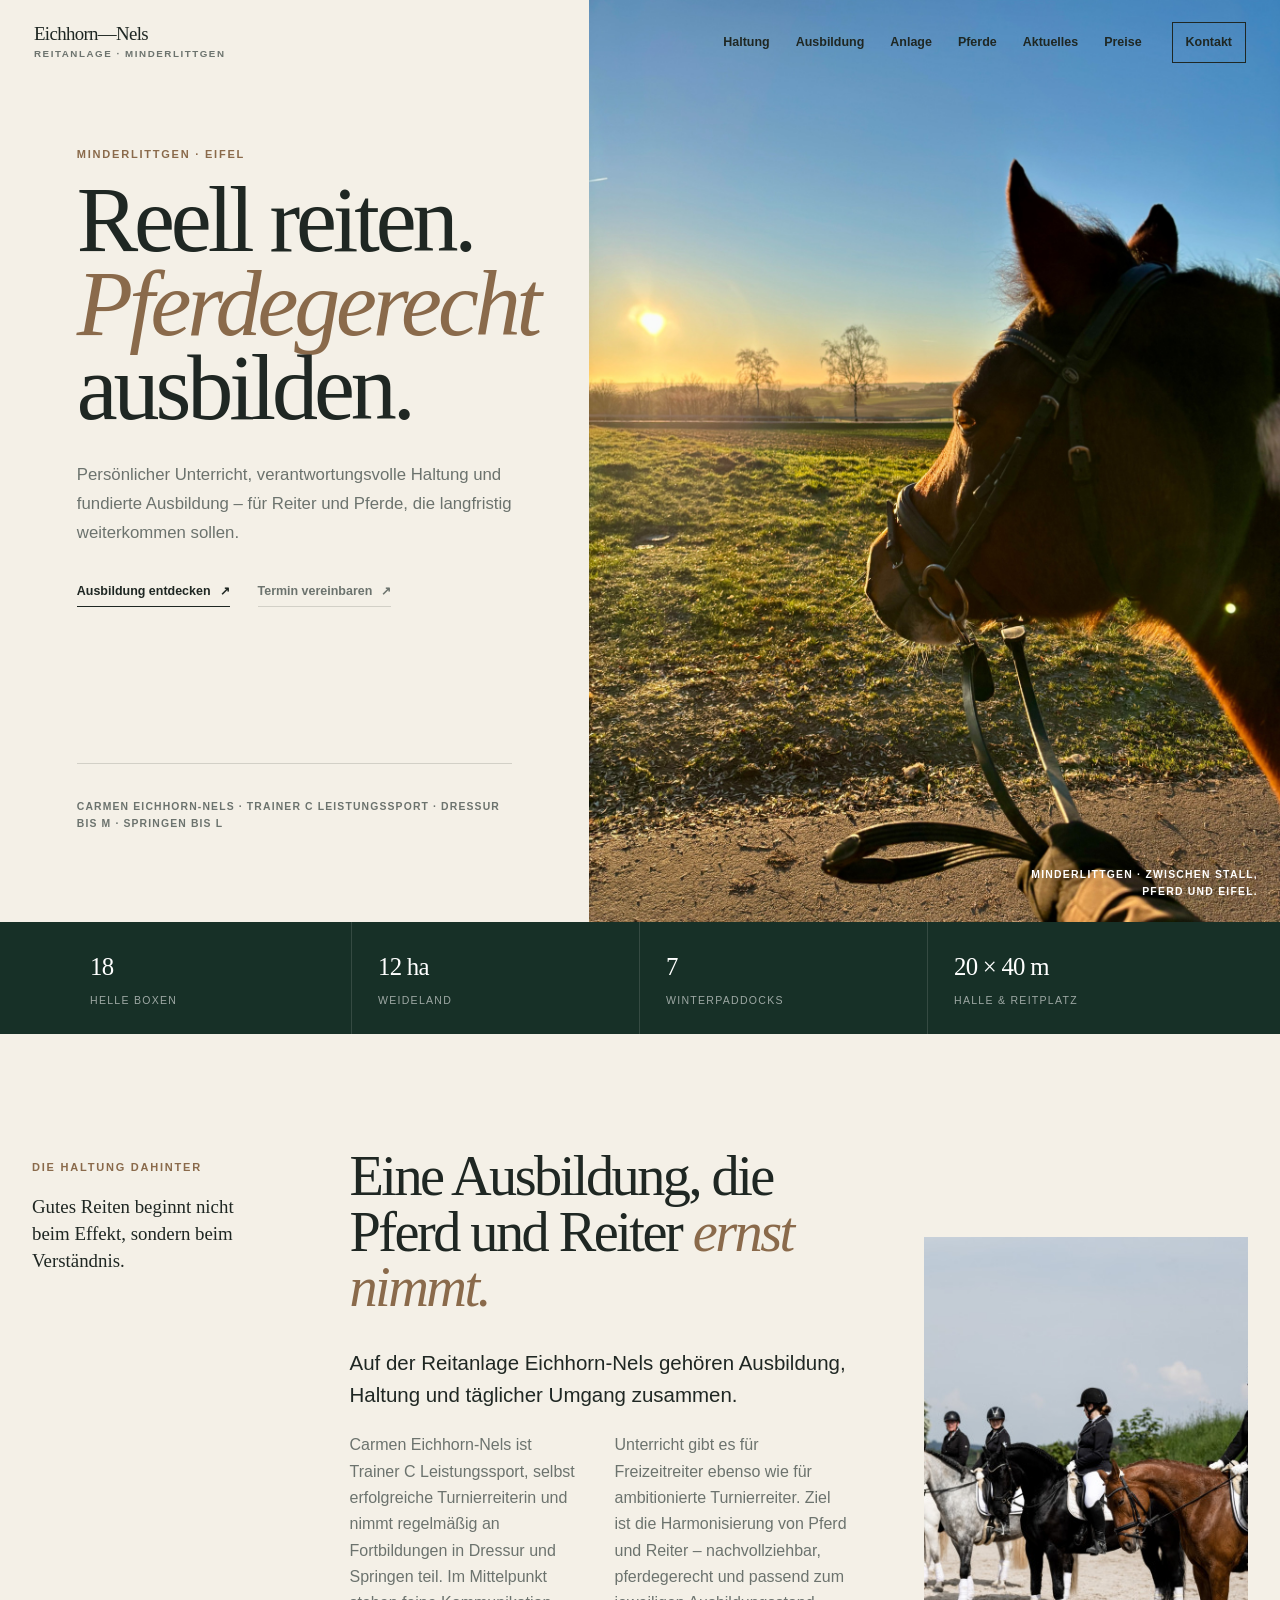
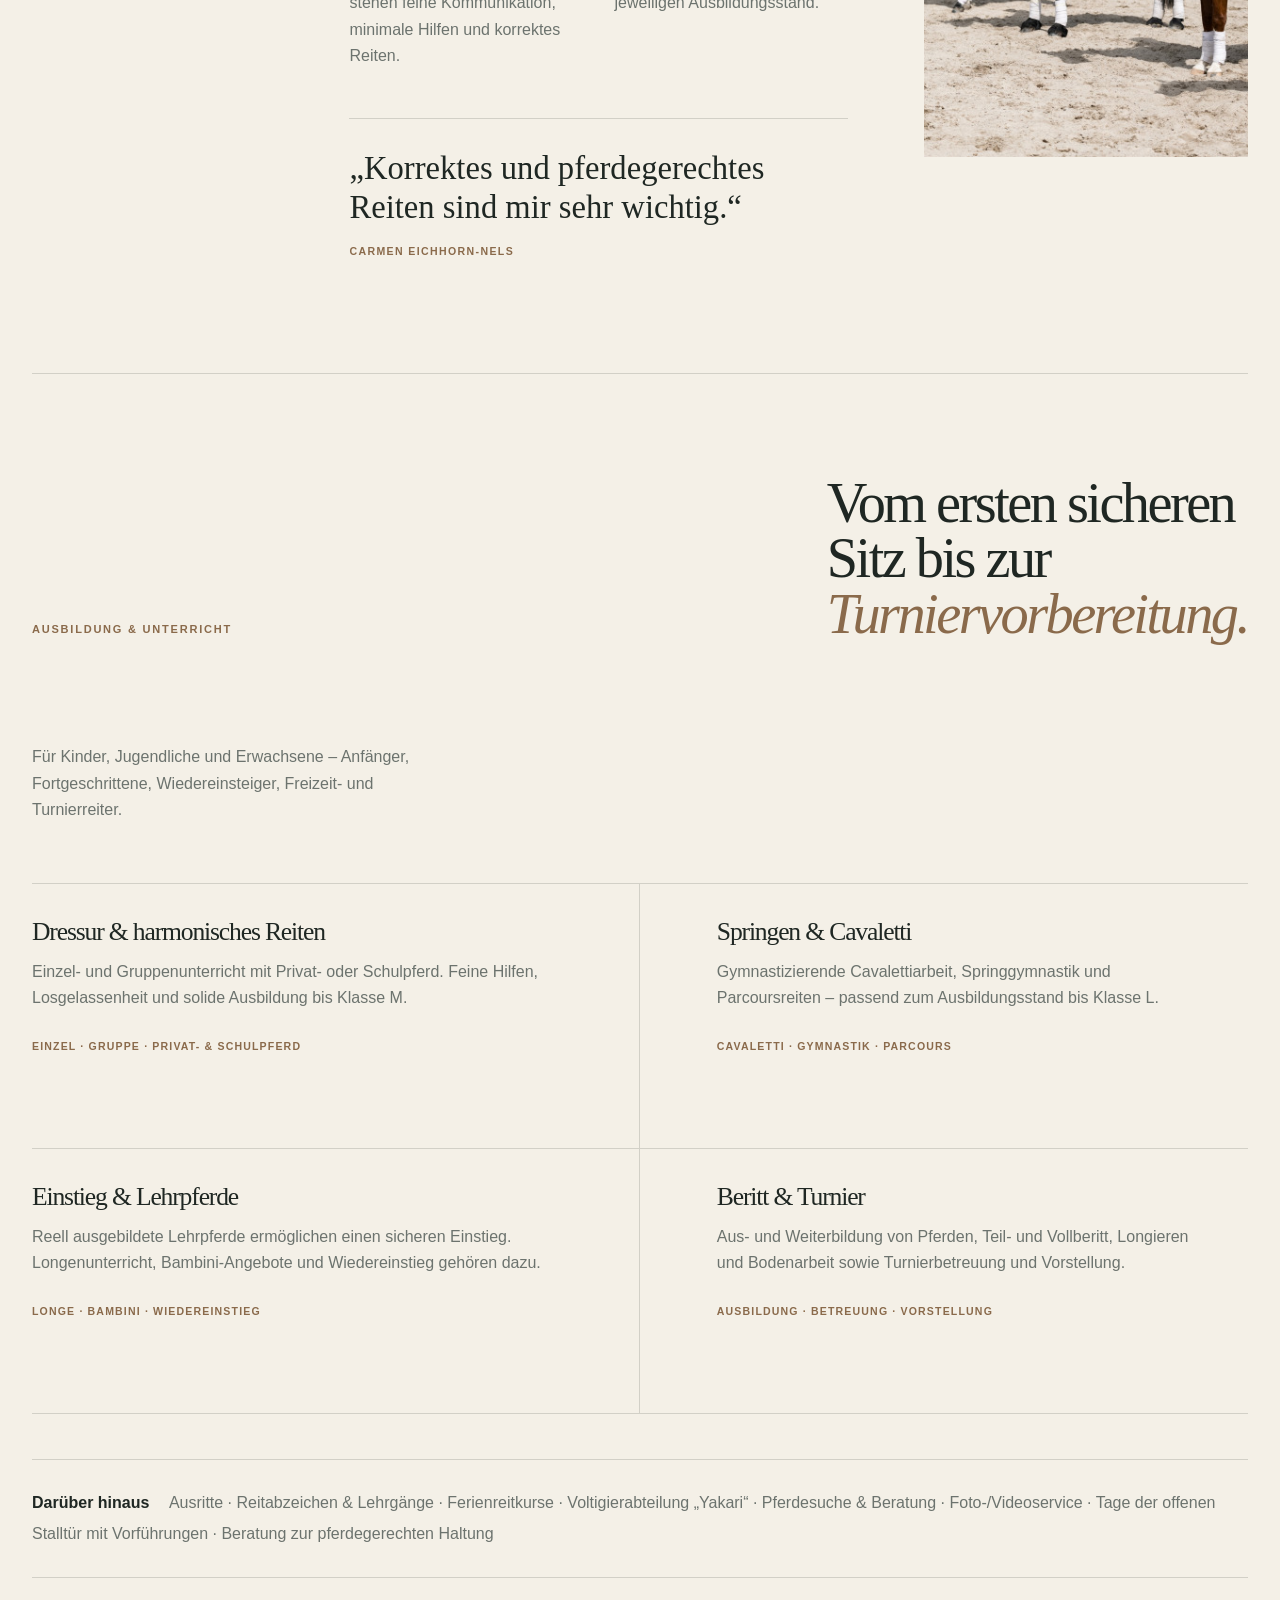
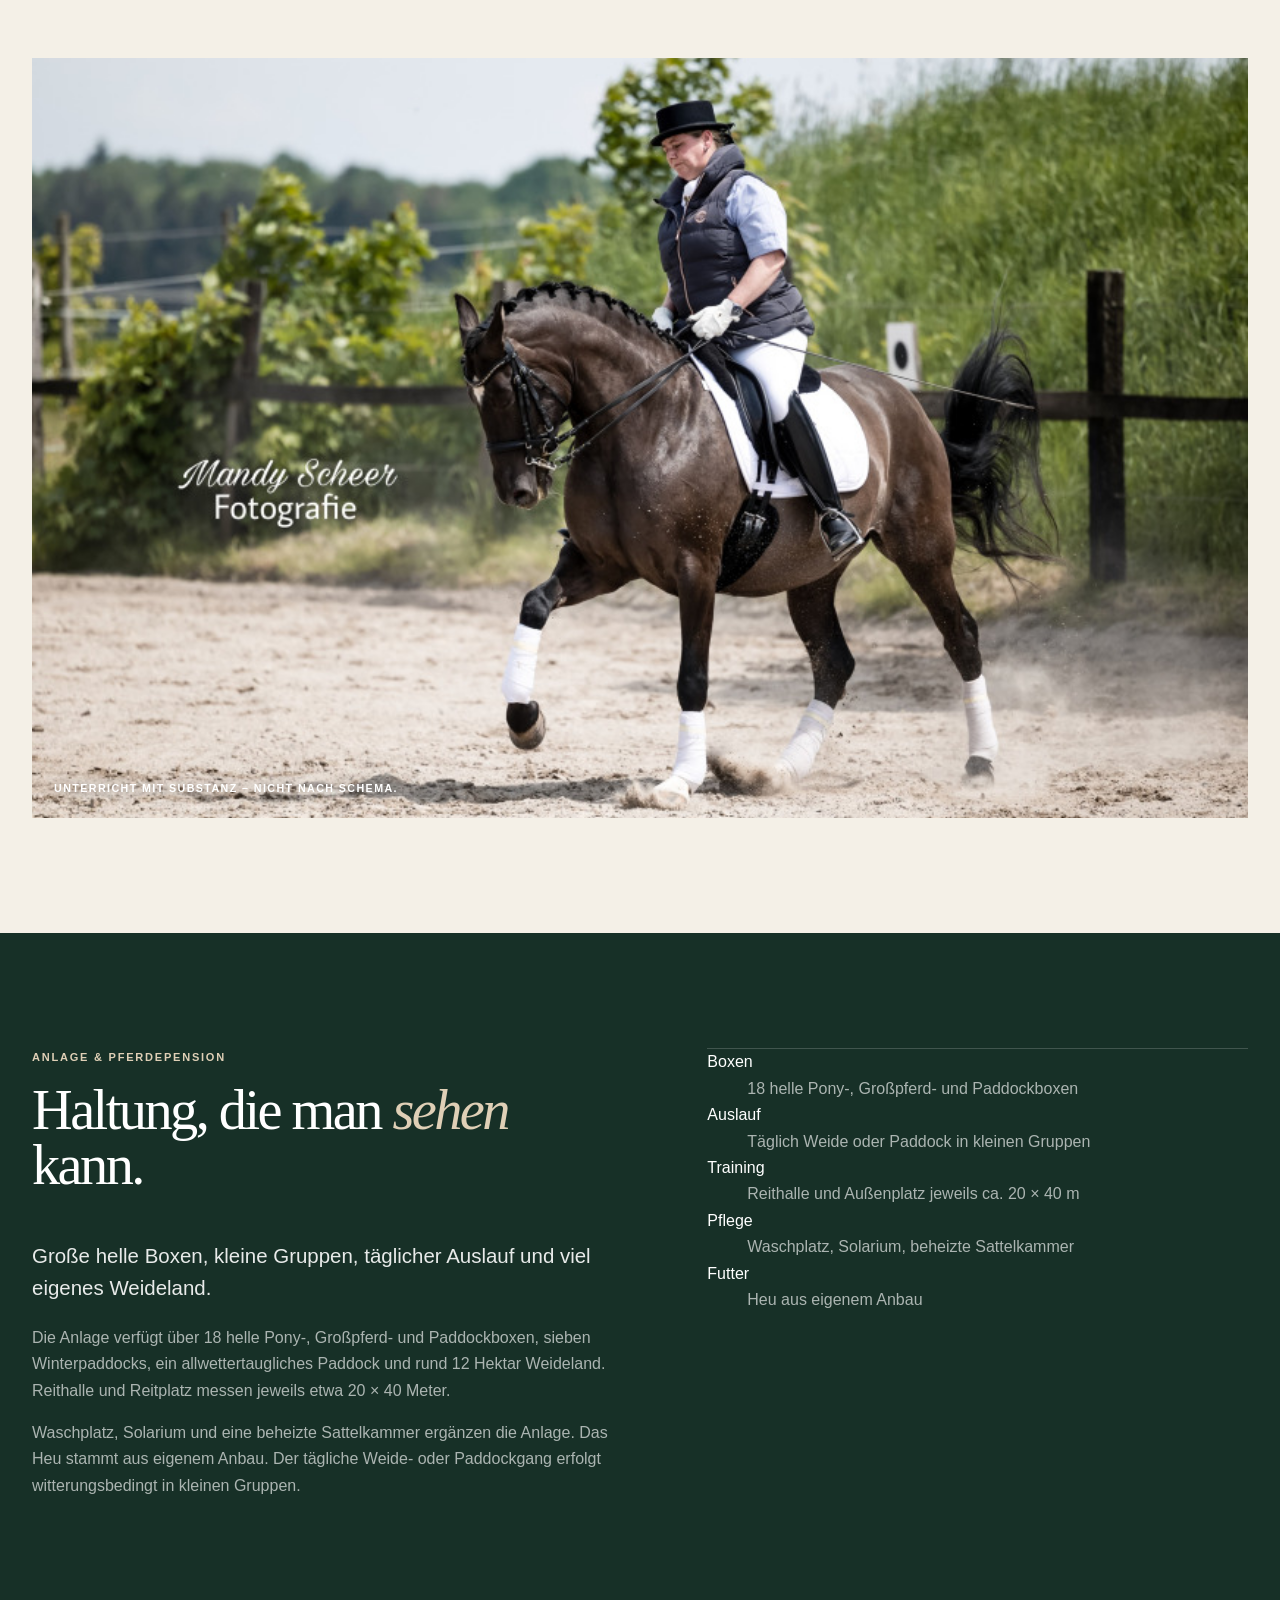
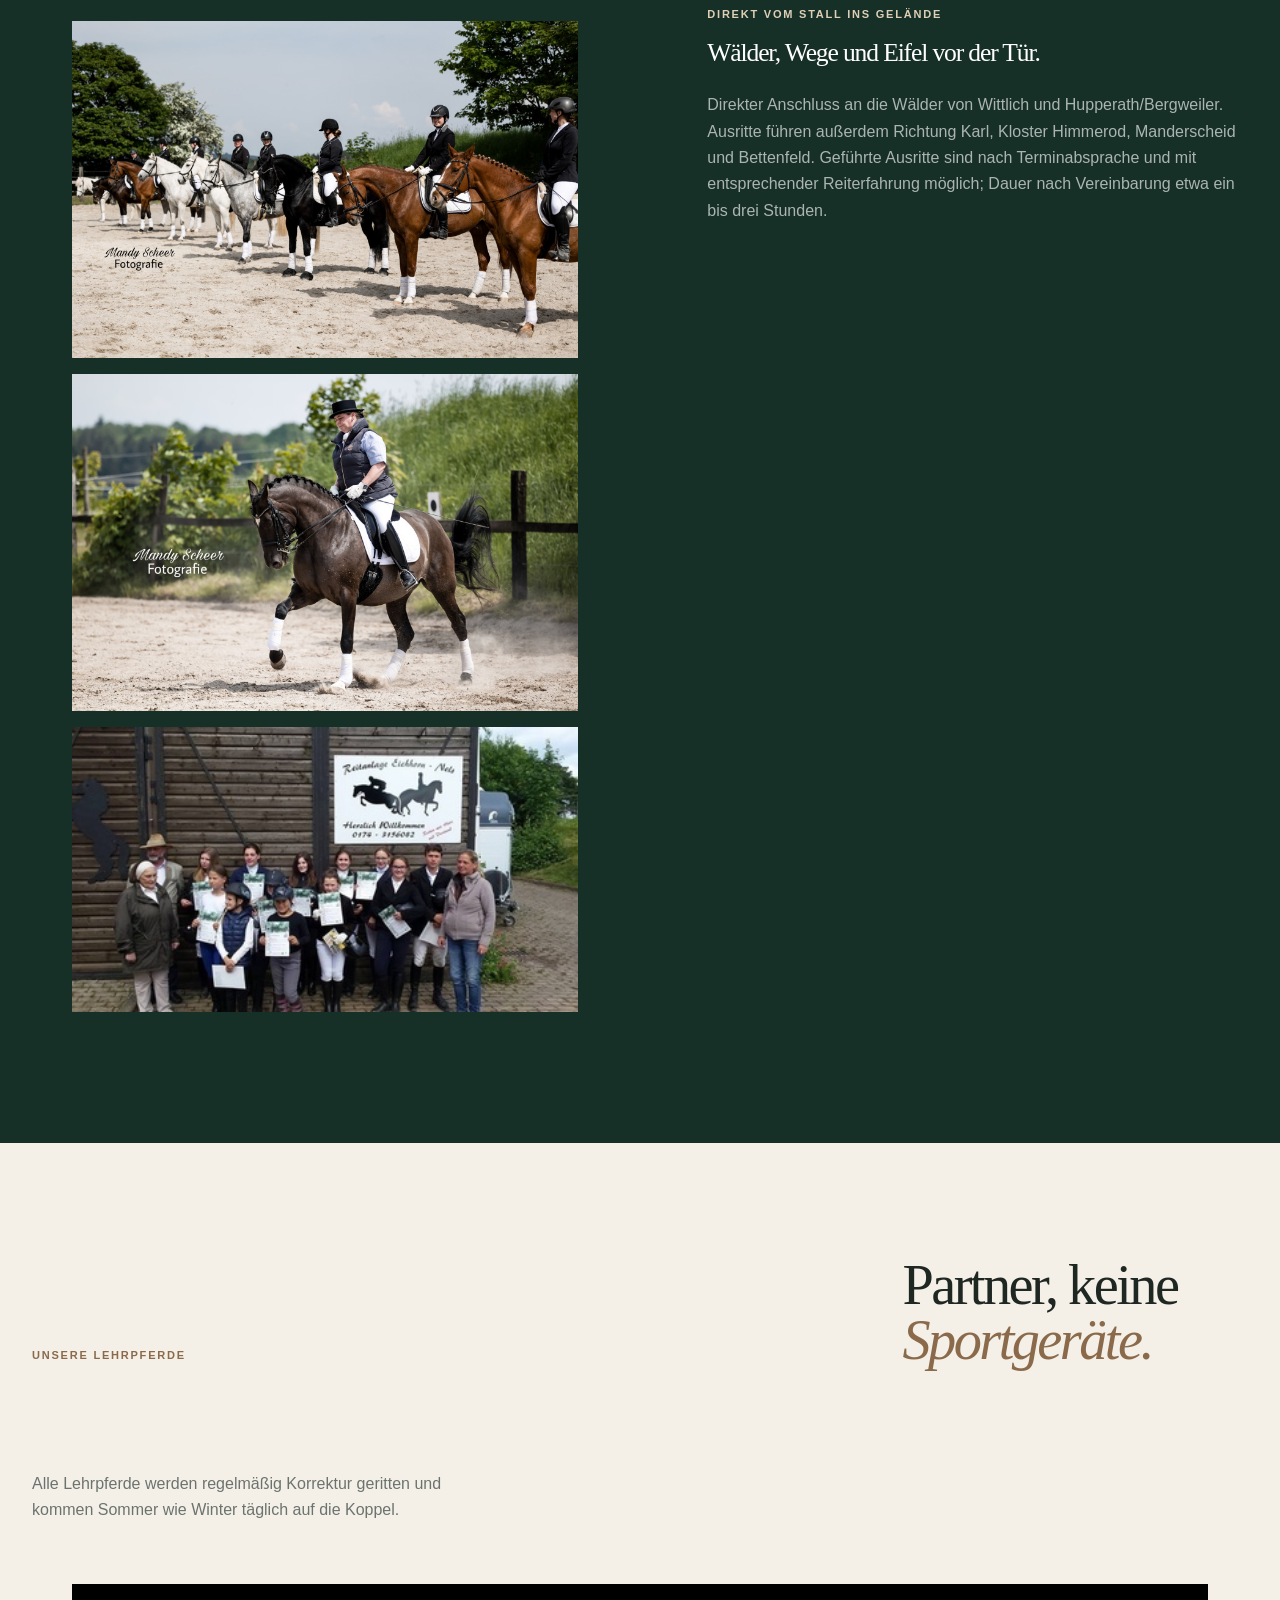
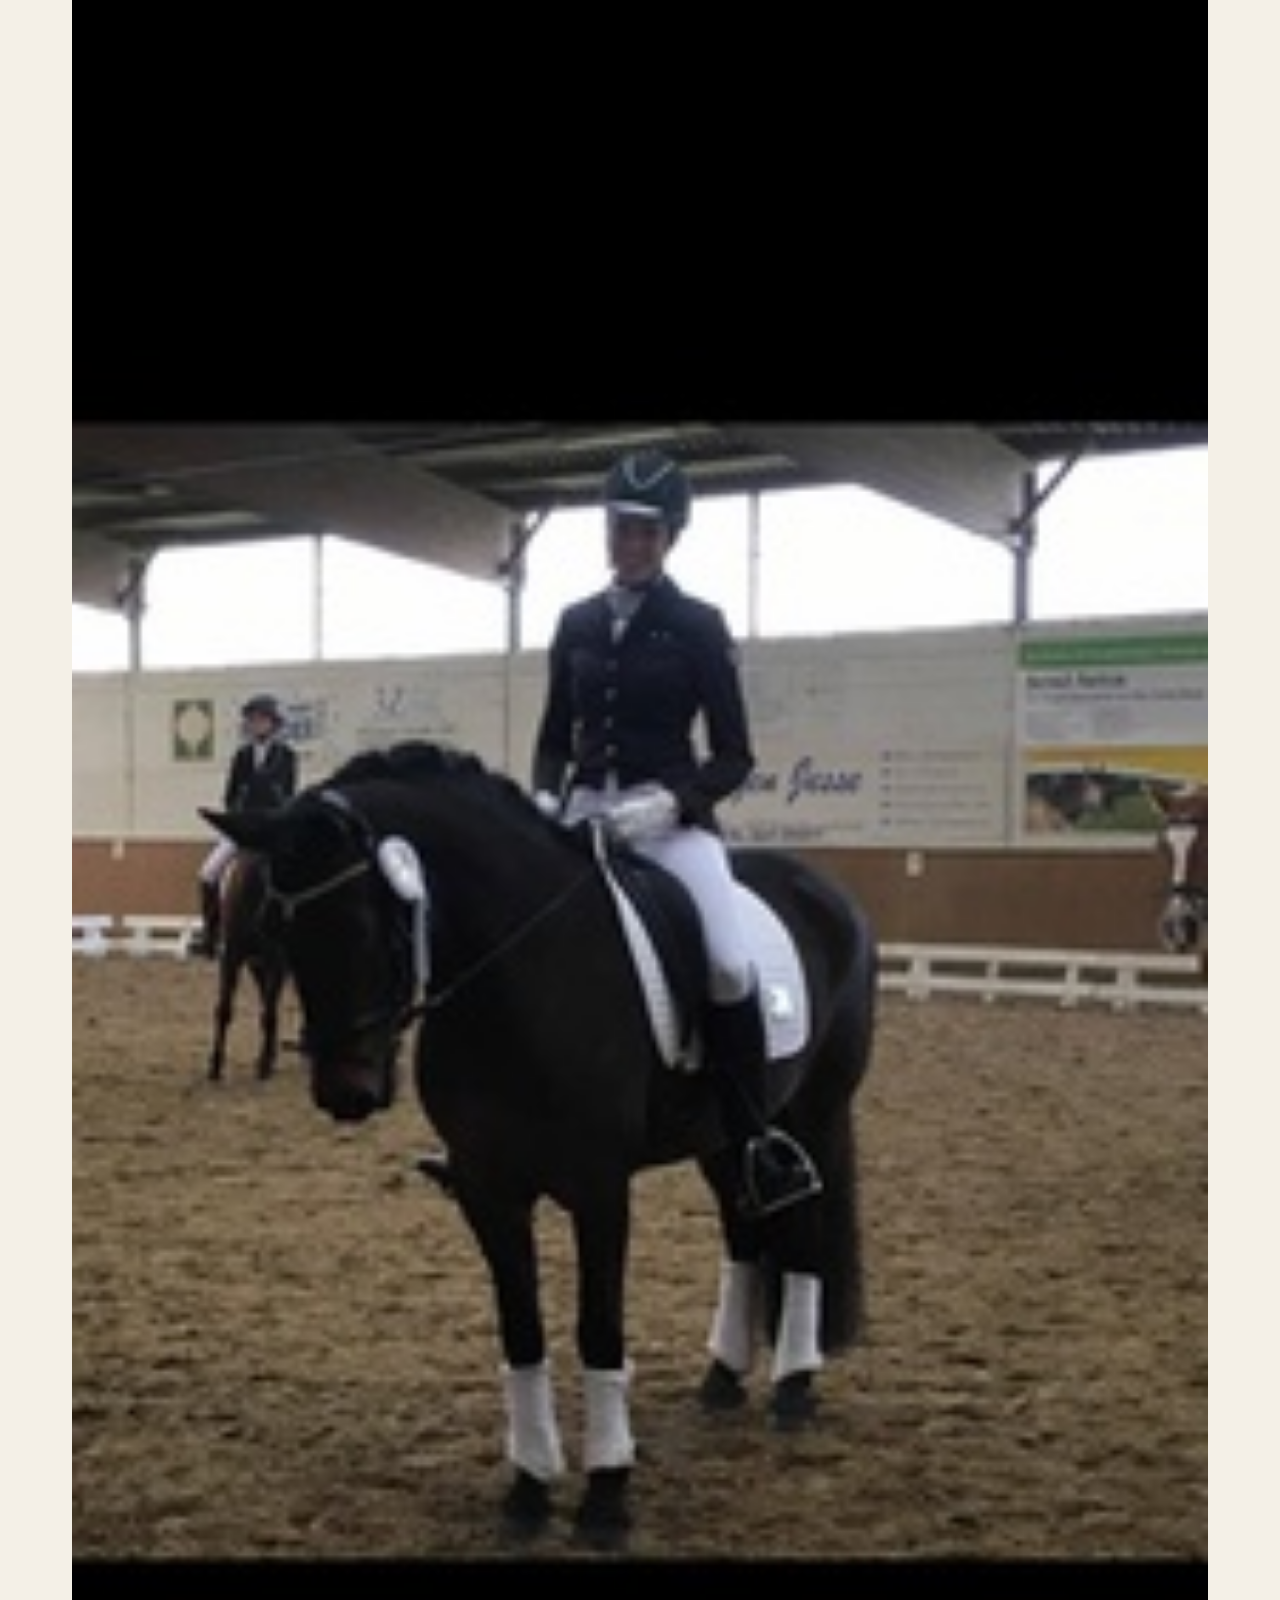
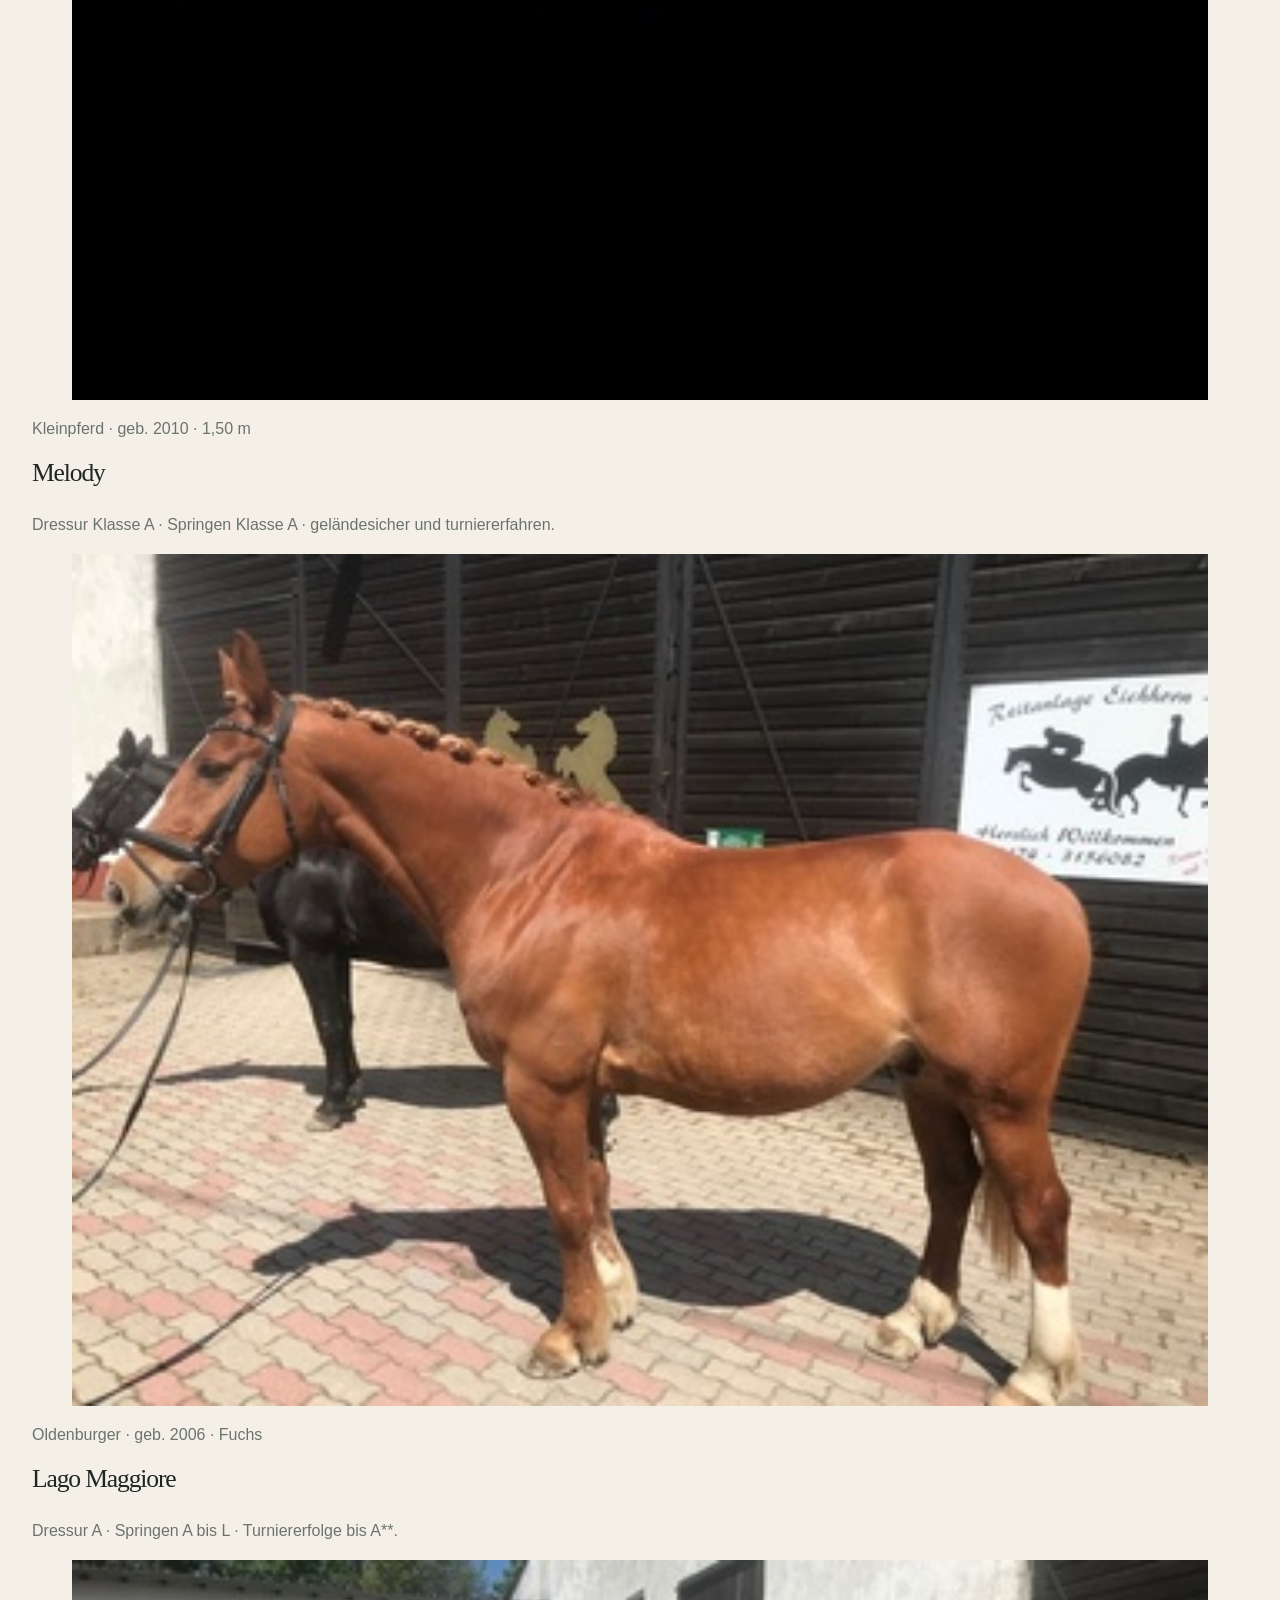
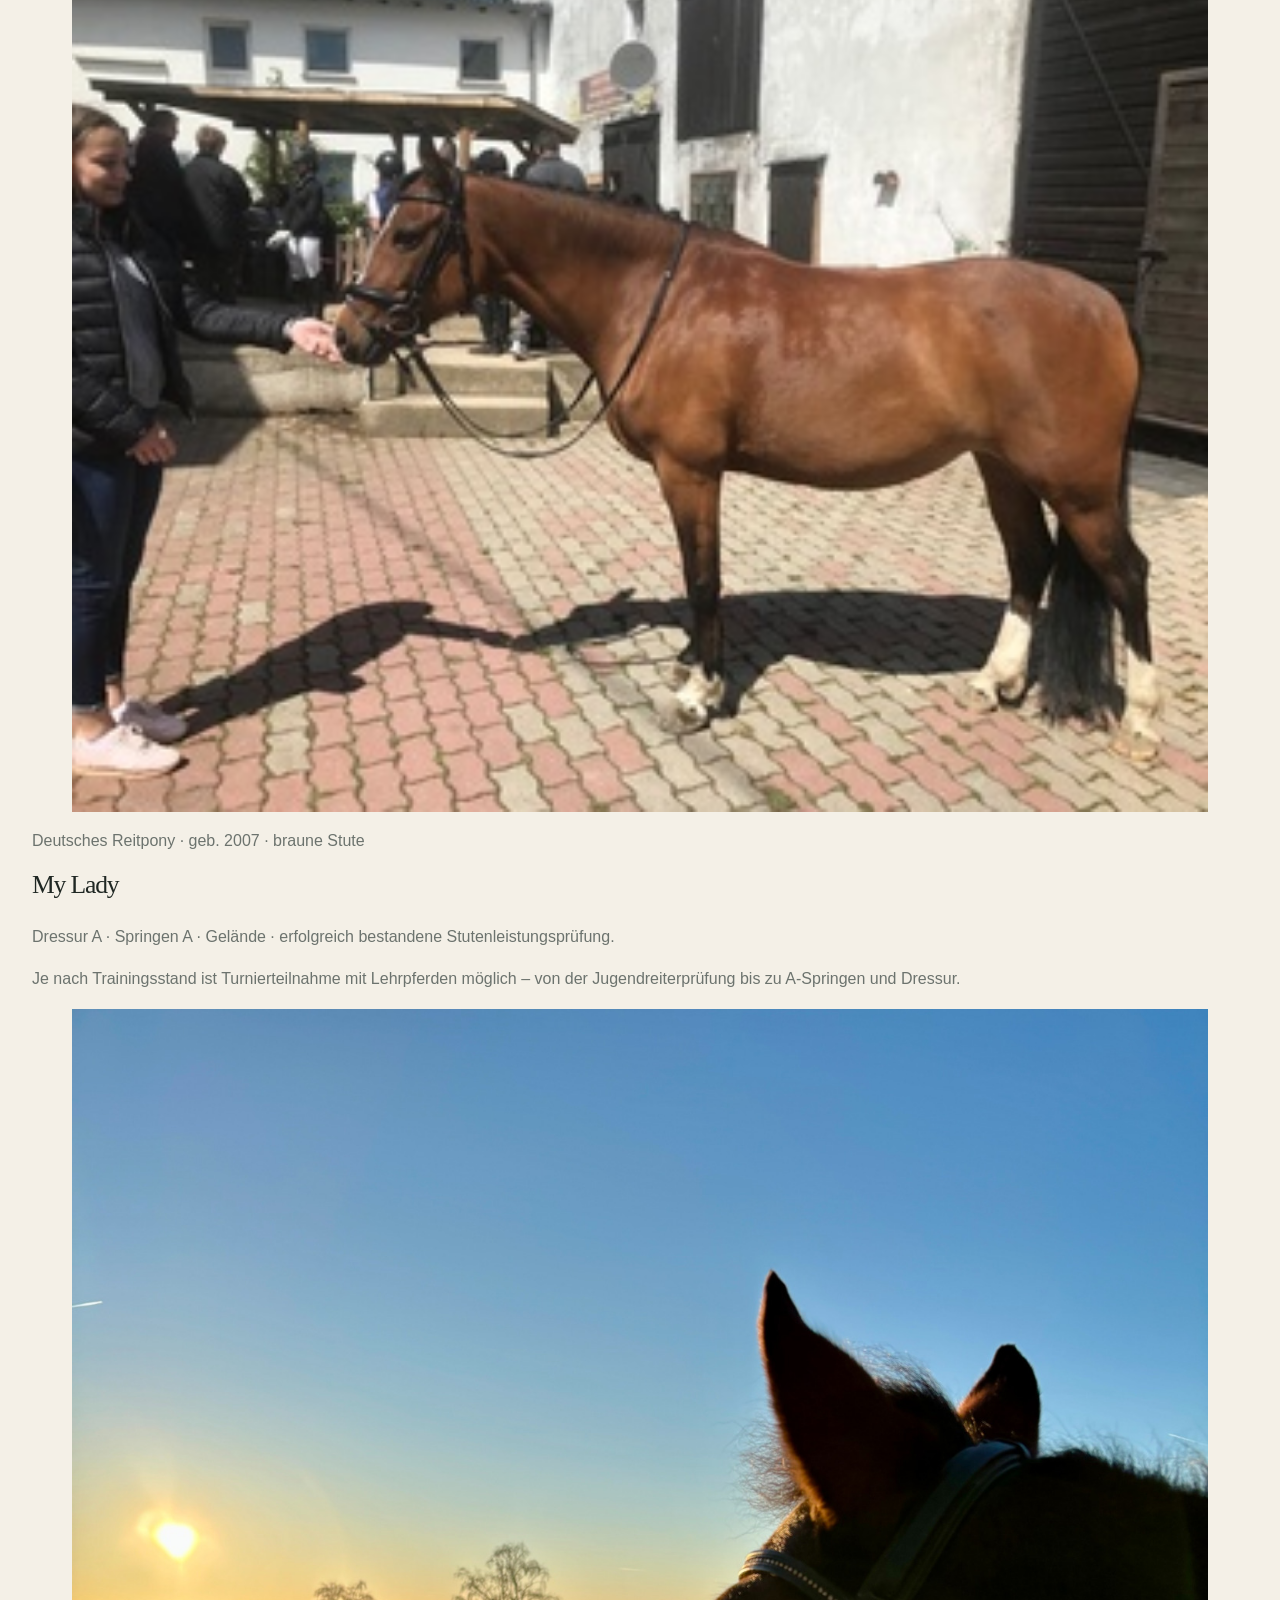
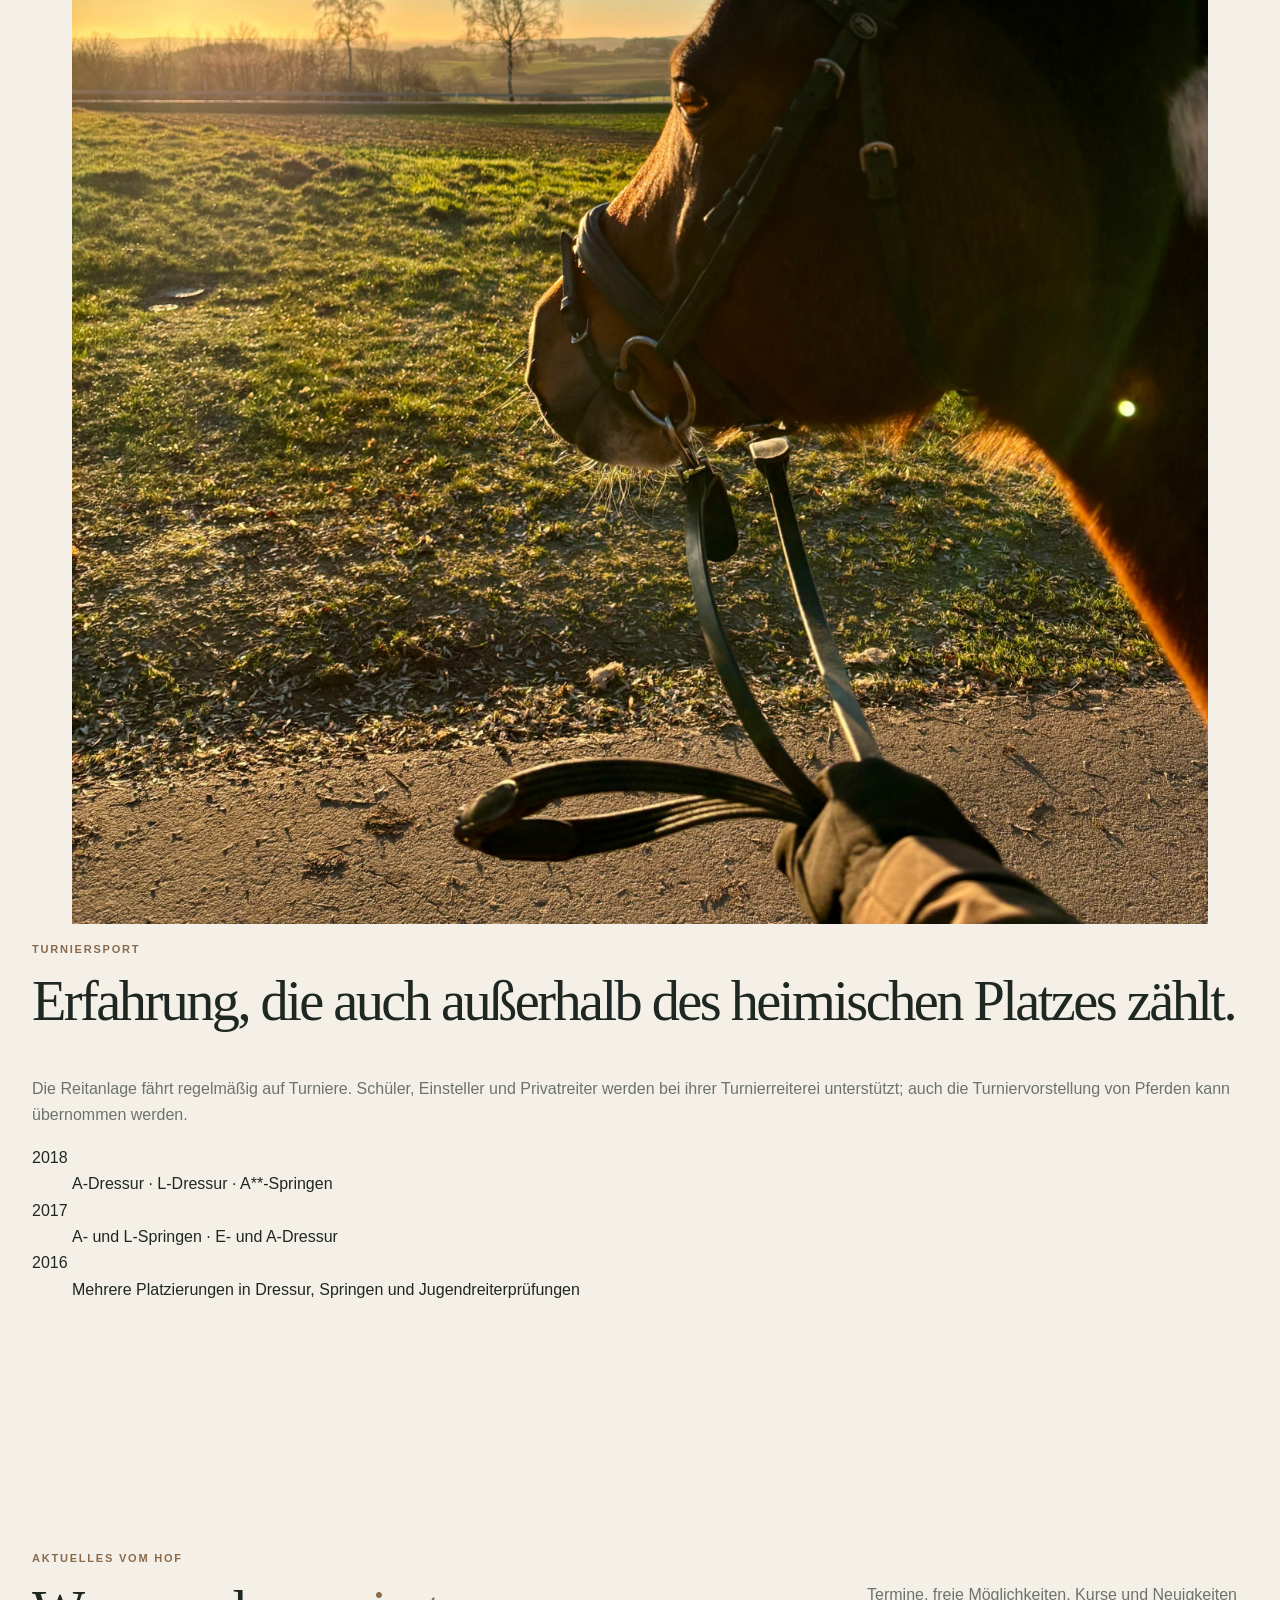
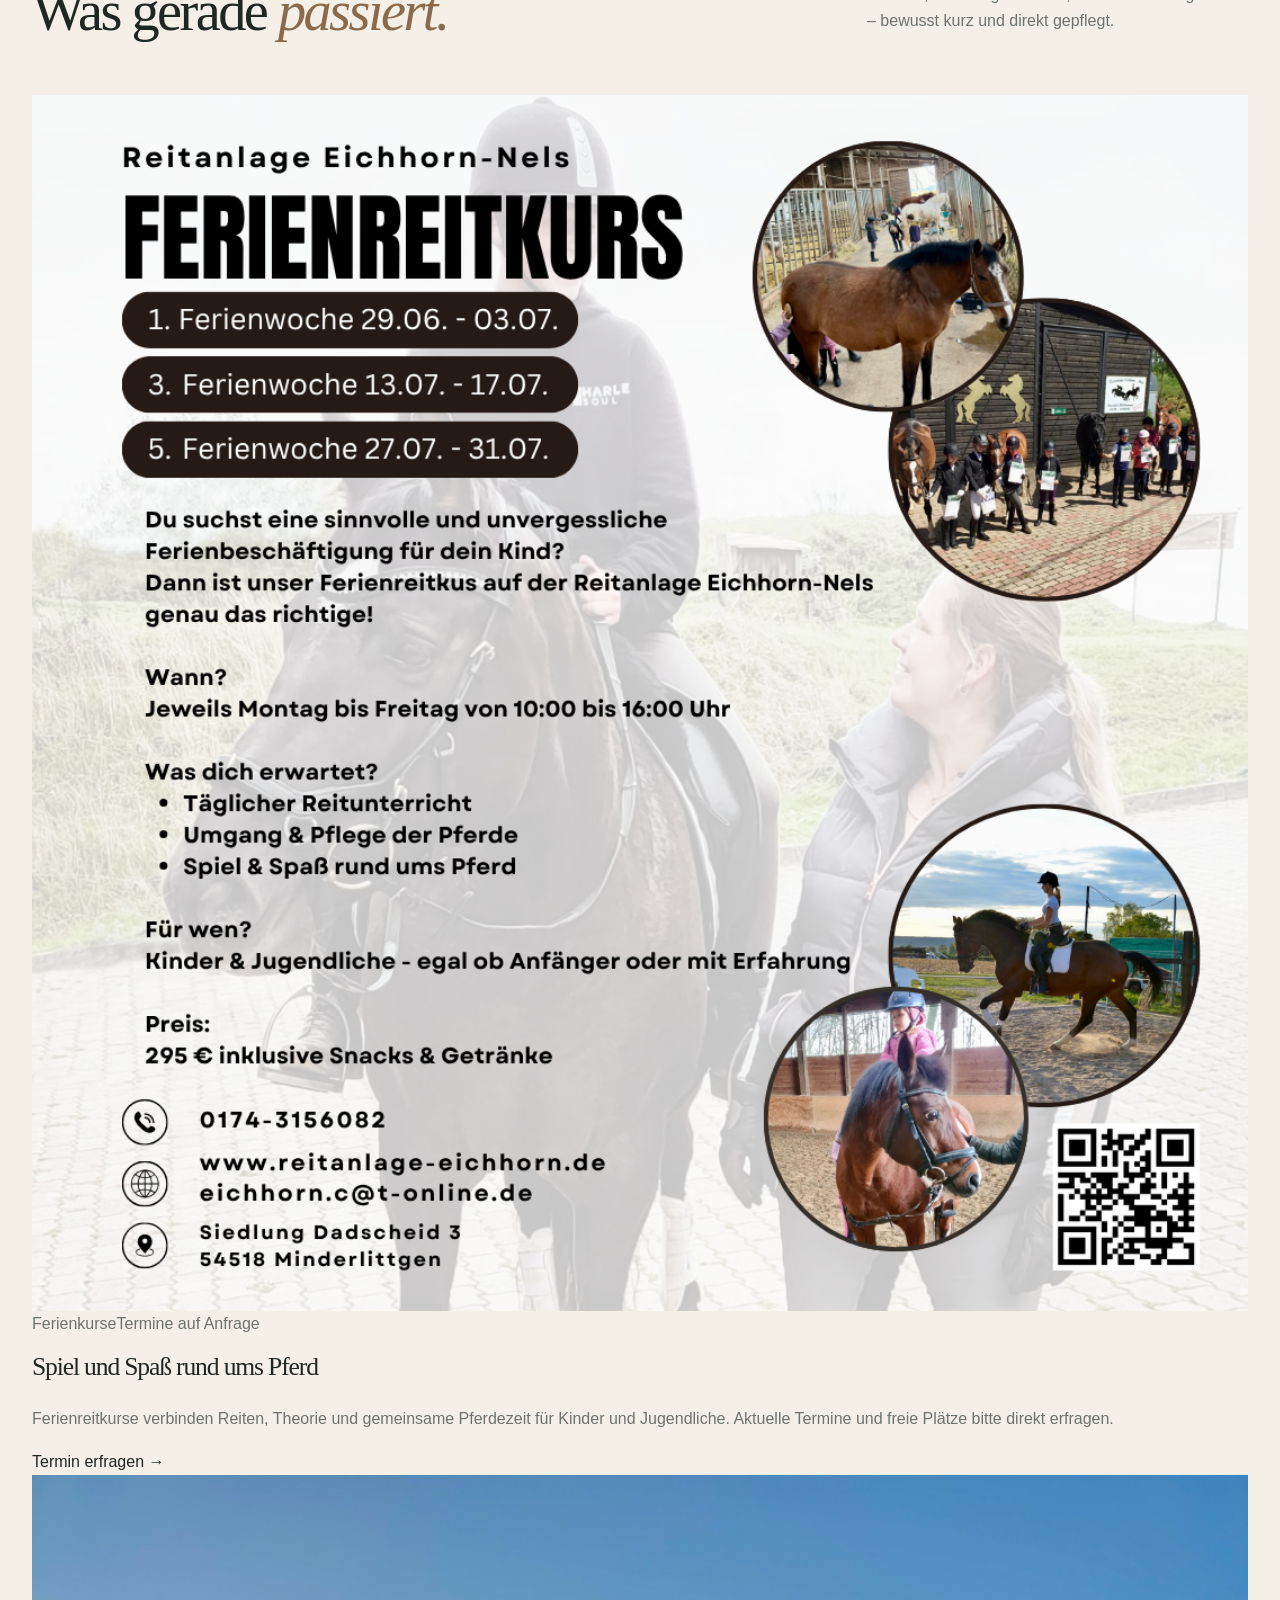
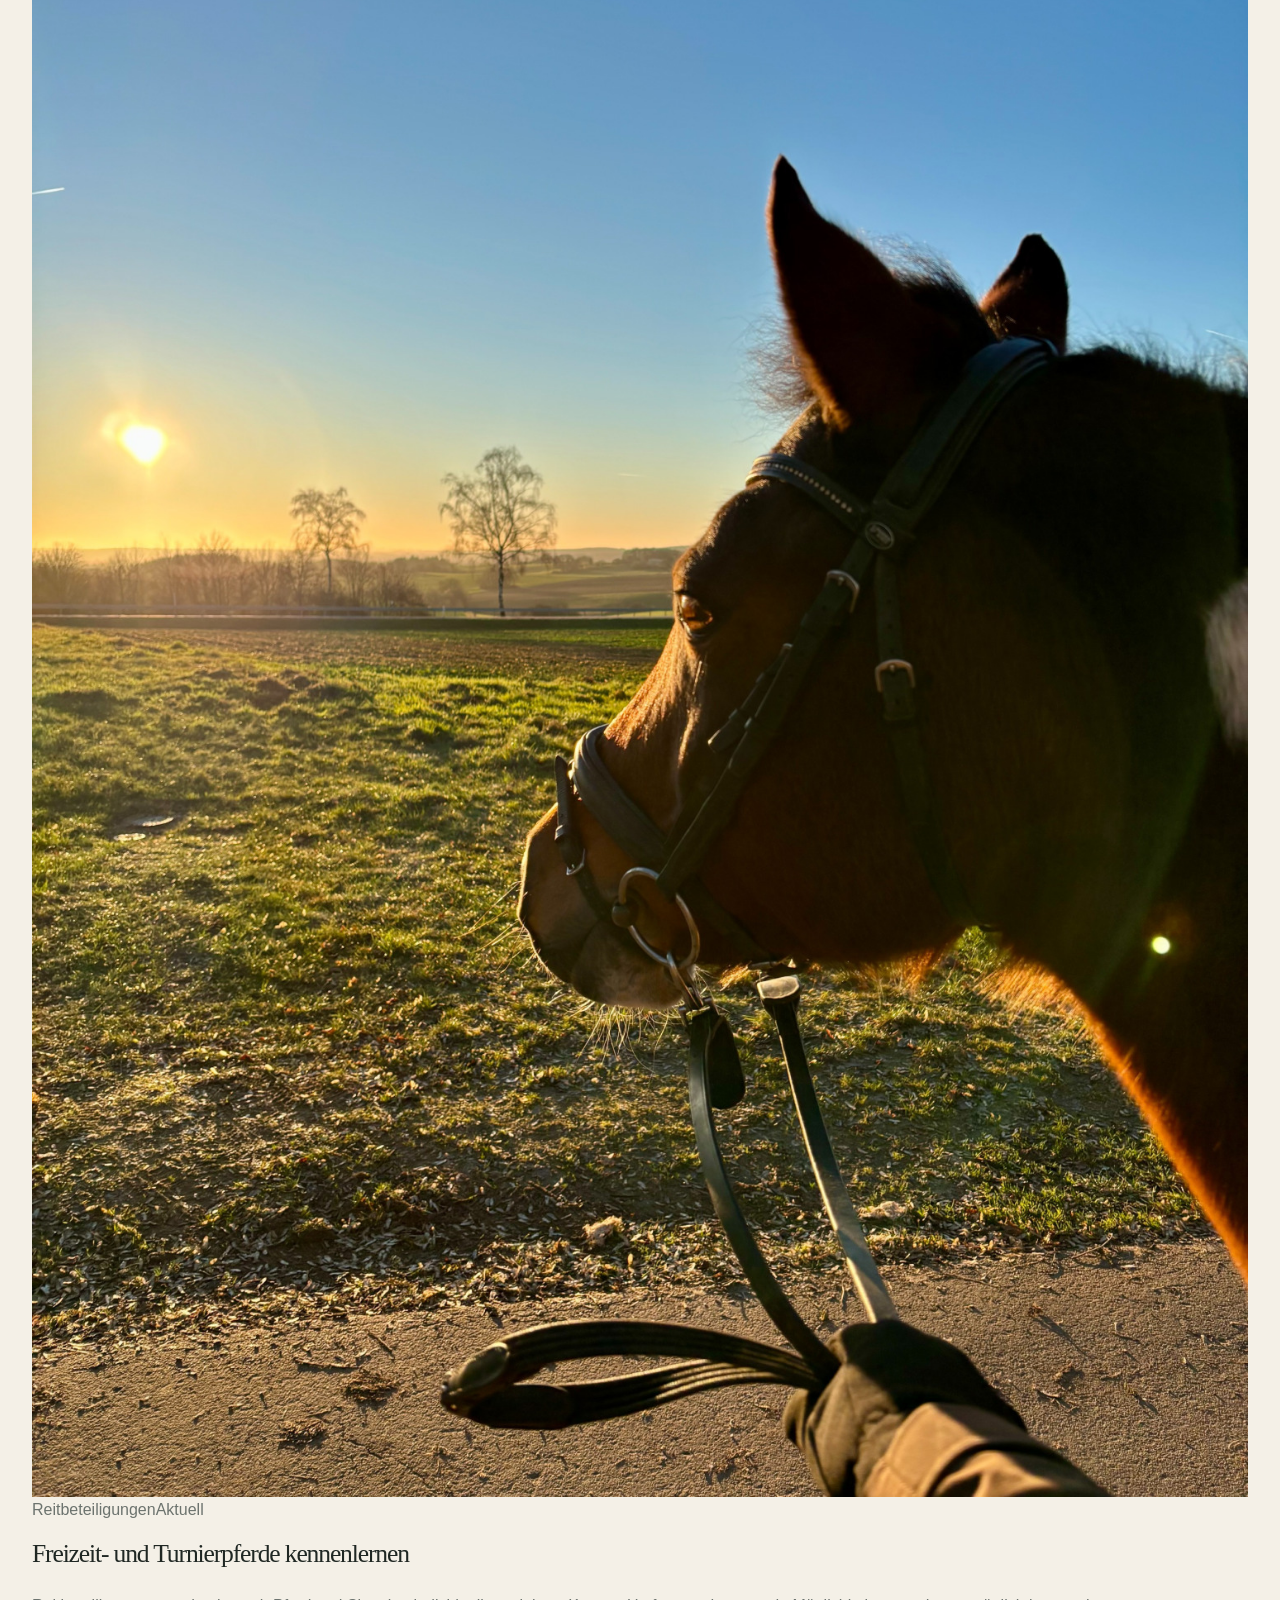
==== index.html @ e9eb2c76 "Restore UTF-8 and keep direct image-led hero markup" ====
<!doctype html>
<html lang="de">
<head>
<meta charset="utf-8">
<meta name="viewport" content="width=device-width,initial-scale=1">
<title>Reitanlage Eichhorn-Nels · Minderlittgen</title>
<meta name="description" content="Reitunterricht, Pferdepension, Beritt, Ausritte, Reitabzeichen, Ferienkurse und Turnierbetreuung auf der Reitanlage Eichhorn-Nels in Minderlittgen bei Wittlich.">
<meta name="theme-color" content="#173027"><meta name="robots" content="index,follow">
<link rel="canonical" href="https://hapo3005.github.io/Reitanlage/">
<meta property="og:type" content="website"><meta property="og:locale" content="de_DE"><meta property="og:title" content="Reitanlage Eichhorn-Nels · Minderlittgen"><meta property="og:description" content="Reell reiten. Pferdegerecht ausbilden. Persönlicher Unterricht und verantwortungsvolle Haltung bei Wittlich."><meta property="og:image" content="https://hapo3005.github.io/Reitanlage/images/reitbeteiligung1.png"><meta name="twitter:card" content="summary_large_image">
<link rel="preload" as="image" href="images/reitbeteiligung1.png"><link rel="stylesheet" href="rebuild.css?v=20260826-rebuild4">
<script type="application/ld+json">{"@context":"https://schema.org","@type":["SportsActivityLocation","LocalBusiness"],"name":"Reitanlage Eichhorn-Nels","url":"https://hapo3005.github.io/Reitanlage/","telephone":"+49 174 3156082","email":"eichhorn.c@t-online.de","address":{"@type":"PostalAddress","streetAddress":"Siedlung Dadscheid 3","postalCode":"54518","addressLocality":"Minderlittgen","addressRegion":"Rheinland-Pfalz","addressCountry":"DE"},"priceRange":"€€"}</script>
</head>
<body>
<a class="skip" href="#main">Zum Inhalt</a>
<header class="header" data-header><a class="wordmark" href="#start" aria-label="Reitanlage Eichhorn-Nels – Startseite"><strong>Eichhorn—Nels</strong><span>Reitanlage · Minderlittgen</span></a><button class="menu" type="button" aria-expanded="false" aria-controls="nav" data-menu><span></span><span></span><span class="sr-only">Menü</span></button><nav id="nav" class="nav" data-nav aria-label="Hauptnavigation"><a href="#haltung">Haltung</a><a href="#ausbildung">Ausbildung</a><a href="#anlage">Anlage</a><a href="#pferde">Pferde</a><a href="#aktuelles">Aktuelles</a><a href="#preise">Preise</a><a class="nav-cta" href="#kontakt">Kontakt</a></nav></header>
<main id="main">
<section class="hero" id="start"><div class="hero-copy" data-reveal><p class="kicker">Minderlittgen · Eifel</p><h1>Reell reiten.<br><em>Pferdegerecht</em> ausbilden.</h1><p class="hero-intro">Persönlicher Unterricht, verantwortungsvolle Haltung und fundierte Ausbildung – für Reiter und Pferde, die langfristig weiterkommen sollen.</p><div class="hero-links"><a class="text-link" href="#ausbildung">Ausbildung entdecken</a><a class="text-link muted" href="#kontakt">Termin vereinbaren</a></div><p class="credential">Carmen Eichhorn-Nels · Trainer C Leistungssport · Dressur bis M · Springen bis L</p></div><figure class="hero-image"><img src="images/reitbeteiligung1.png" alt="Pferd im Abendlicht auf der Reitanlage Eichhorn-Nels"><figcaption>Minderlittgen · zwischen Stall, Pferd und Eifel.</figcaption></figure></section>
<section class="facts" aria-label="Eckdaten"><div><strong>18</strong><span>helle Boxen</span></div><div><strong>12 ha</strong><span>Weideland</span></div><div><strong>7</strong><span>Winterpaddocks</span></div><div><strong>20 × 40 m</strong><span>Halle & Reitplatz</span></div></section>
<section class="chapter chapter-light" id="haltung"><div class="chapter-index"><p class="kicker">Die Haltung dahinter</p><p class="side-note">Gutes Reiten beginnt nicht beim Effekt, sondern beim Verständnis.</p></div><div class="philosophy-copy" data-reveal><h2>Eine Ausbildung, die Pferd und Reiter <em>ernst nimmt.</em></h2><p class="lead">Auf der Reitanlage Eichhorn-Nels gehören Ausbildung, Haltung und täglicher Umgang zusammen.</p><div class="copy-columns"><p>Carmen Eichhorn-Nels ist Trainer C Leistungssport, selbst erfolgreiche Turnierreiterin und nimmt regelmäßig an Fortbildungen in Dressur und Springen teil. Im Mittelpunkt stehen feine Kommunikation, minimale Hilfen und korrektes Reiten.</p><p>Unterricht gibt es für Freizeitreiter ebenso wie für ambitionierte Turnierreiter. Ziel ist die Harmonisierung von Pferd und Reiter – nachvollziehbar, pferdegerecht und passend zum jeweiligen Ausbildungsstand.</p></div><blockquote>„Korrektes und pferdegerechtes Reiten sind mir sehr wichtig.“<cite>Carmen Eichhorn-Nels</cite></blockquote></div><figure class="editorial-image" data-reveal><img src="images/eventbild1.png" alt="Reiter und Pferd bei der Arbeit auf der Reitanlage Eichhorn-Nels"></figure></section>
<section class="chapter training" id="ausbildung"><header class="chapter-head" data-reveal><p class="kicker">Ausbildung & Unterricht</p><h2>Vom ersten sicheren Sitz bis zur <em>Turniervorbereitung.</em></h2><p>Für Kinder, Jugendliche und Erwachsene – Anfänger, Fortgeschrittene, Wiedereinsteiger, Freizeit- und Turnierreiter.</p></header><div class="training-grid"><article data-reveal><h3>Dressur & harmonisches Reiten</h3><p>Einzel- und Gruppenunterricht mit Privat- oder Schulpferd. Feine Hilfen, Losgelassenheit und solide Ausbildung bis Klasse M.</p><span>Einzel · Gruppe · Privat- & Schulpferd</span></article><article data-reveal><h3>Springen & Cavaletti</h3><p>Gymnastizierende Cavalettiarbeit, Springgymnastik und Parcoursreiten – passend zum Ausbildungsstand bis Klasse L.</p><span>Cavaletti · Gymnastik · Parcours</span></article><article data-reveal><h3>Einstieg & Lehrpferde</h3><p>Reell ausgebildete Lehrpferde ermöglichen einen sicheren Einstieg. Longenunterricht, Bambini-Angebote und Wiedereinstieg gehören dazu.</p><span>Longe · Bambini · Wiedereinstieg</span></article><article data-reveal><h3>Beritt & Turnier</h3><p>Aus- und Weiterbildung von Pferden, Teil- und Vollberitt, Longieren und Bodenarbeit sowie Turnierbetreuung und Vorstellung.</p><span>Ausbildung · Betreuung · Vorstellung</span></article></div><div class="service-ribbon" data-reveal><p><strong>Darüber hinaus</strong> Ausritte · Reitabzeichen & Lehrgänge · Ferienreitkurse · Voltigierabteilung „Yakari“ · Pferdesuche & Beratung · Foto-/Videoservice · Tage der offenen Stalltür mit Vorführungen · Beratung zur pferdegerechten Haltung</p></div><figure class="cinematic" data-reveal><img src="images/eventbild2.png" alt="Reitsport auf der Reitanlage Eichhorn-Nels"><figcaption>Unterricht mit Substanz – nicht nach Schema.</figcaption></figure></section>
<section class="chapter stable" id="anlage"><div class="stable-copy" data-reveal><p class="kicker light">Anlage & Pferdepension</p><h2>Haltung, die man <em>sehen</em> kann.</h2><p class="lead light-text">Große helle Boxen, kleine Gruppen, täglicher Auslauf und viel eigenes Weideland.</p><p>Die Anlage verfügt über 18 helle Pony-, Großpferd- und Paddockboxen, sieben Winterpaddocks, ein allwettertaugliches Paddock und rund 12 Hektar Weideland. Reithalle und Reitplatz messen jeweils etwa 20 × 40 Meter.</p><p>Waschplatz, Solarium und eine beheizte Sattelkammer ergänzen die Anlage. Das Heu stammt aus eigenem Anbau. Der tägliche Weide- oder Paddockgang erfolgt witterungsbedingt in kleinen Gruppen.</p></div><dl class="stable-specs" data-reveal><div><dt>Boxen</dt><dd>18 helle Pony-, Großpferd- und Paddockboxen</dd></div><div><dt>Auslauf</dt><dd>Täglich Weide oder Paddock in kleinen Gruppen</dd></div><div><dt>Training</dt><dd>Reithalle und Außenplatz jeweils ca. 20 × 40 m</dd></div><div><dt>Pflege</dt><dd>Waschplatz, Solarium, beheizte Sattelkammer</dd></div><div><dt>Futter</dt><dd>Heu aus eigenem Anbau</dd></div></dl><div class="stable-gallery" data-reveal><figure class="sg-main"><img src="images/eventbild1.png" alt="Impression von der Reitanlage"></figure><figure><img src="images/eventbild2.png" alt="Reiter und Pferd"></figure><figure><img src="images/eventbild3.png" alt="Hofleben auf der Reitanlage"></figure></div><div class="terrain" data-reveal><p class="kicker light">Direkt vom Stall ins Gelände</p><h3>Wälder, Wege und Eifel vor der Tür.</h3><p>Direkter Anschluss an die Wälder von Wittlich und Hupperath/Bergweiler. Ausritte führen außerdem Richtung Karl, Kloster Himmerod, Manderscheid und Bettenfeld. Geführte Ausritte sind nach Terminabsprache und mit entsprechender Reiterfahrung möglich; Dauer nach Vereinbarung etwa ein bis drei Stunden.</p></div></section>
<section class="chapter horses" id="pferde"><header class="chapter-head narrow" data-reveal><p class="kicker">Unsere Lehrpferde</p><h2>Partner, keine <em>Sportgeräte.</em></h2><p>Alle Lehrpferde werden regelmäßig Korrektur geritten und kommen Sommer wie Winter täglich auf die Koppel.</p></header><div class="horse-ledger"><article data-reveal><figure><img src="images/schulpferd1.png" alt="Schulpferd Melody"></figure><div><p class="horse-meta">Kleinpferd · geb. 2010 · 1,50 m</p><h3>Melody</h3><p>Dressur Klasse A · Springen Klasse A · geländesicher und turniererfahren.</p></div></article><article data-reveal><figure><img src="images/schulpferd2.png" alt="Lago Maggiore, Oldenburger"></figure><div><p class="horse-meta">Oldenburger · geb. 2006 · Fuchs</p><h3>Lago Maggiore</h3><p>Dressur A · Springen A bis L · Turniererfolge bis A**.</p></div></article><article data-reveal><figure><img src="images/schulpferd3.png" alt="Schulpferd My Lady"></figure><div><p class="horse-meta">Deutsches Reitpony · geb. 2007 · braune Stute</p><h3>My Lady</h3><p>Dressur A · Springen A · Gelände · erfolgreich bestandene Stutenleistungsprüfung.</p></div></article></div><p class="horse-note" data-reveal>Je nach Trainingsstand ist Turnierteilnahme mit Lehrpferden möglich – von der Jugendreiterprüfung bis zu A-Springen und Dressur.</p><div class="sport-story" data-reveal><figure><img src="images/reitbeteiligung1.png" alt="Reitbeteiligung und Turniersport"></figure><div><p class="kicker">Turniersport</p><h2>Erfahrung, die auch außerhalb des heimischen Platzes zählt.</h2><p>Die Reitanlage fährt regelmäßig auf Turniere. Schüler, Einsteller und Privatreiter werden bei ihrer Turnierreiterei unterstützt; auch die Turniervorstellung von Pferden kann übernommen werden.</p><dl class="results"><div><dt>2018</dt><dd>A-Dressur · L-Dressur · A**-Springen</dd></div><div><dt>2017</dt><dd>A- und L-Springen · E- und A-Dressur</dd></div><div><dt>2016</dt><dd>Mehrere Platzierungen in Dressur, Springen und Jugendreiterprüfungen</dd></div></dl></div></div></section>
<section class="chapter news" id="aktuelles"><header class="chapter-head news-head" data-reveal><div><p class="kicker">Aktuelles vom Hof</p><h2>Was gerade <em>passiert.</em></h2></div><p>Termine, freie Möglichkeiten, Kurse und Neuigkeiten – bewusst kurz und direkt gepflegt.</p></header><div data-news-content class="news-host"><p>Aktuelles wird geladen …</p></div><p class="updated" data-news-updated></p><div class="history-strip" data-reveal><article><span>PM-Mobil · 2023</span><p>Als einer von acht Betrieben und Vereinen in Rheinland-Pfalz für einen Besuch ausgewählt; Impulse aus Ausbildung und Management fließen in die Arbeit ein.</p></article><article><span>Ferienkurse</span><p>Dokumentierter Kurs vom 25.–28. März 2024, jeweils 10–16 Uhr. Aktuelle Termine bitte direkt erfragen.</p></article><article><span>Reitbeteiligungen</span><p>Werden je nach Pferd und Situation individuell vereinbart; Kosten und Umfang persönlich besprechen.</p></article></div></section>
<section class="chapter pricing" id="preise"><div class="pricing-intro" data-reveal><p class="kicker light">Preise · gültig ab 01.01.2026</p><h2>Transparent, bevor es <em>losgeht.</em></h2><p>Die wichtigsten Preise direkt, die vollständige Liste auf Wunsch.</p></div><dl class="price-highlight" data-reveal><div><dt>Schnupperangebot</dt><dd>90 €</dd><span>3 × 30 Min. + Einführung</span></div><div><dt>Gruppenstunde</dt><dd>ab 20 €</dd><span>Privatpferd / Schulpferd</span></div><div><dt>Einzelunterricht</dt><dd>ab 30 €</dd><span>30 oder 60 Minuten</span></div><div><dt>Pensionsbox</dt><dd>ab 360 €</dd><span>Pony · Großpferd · Paddock</span></div></dl><details class="price-details" data-reveal><summary><span>Vollständige Preisliste 2026</span><span aria-hidden="true">+</span></summary><div class="table-wrap"><table><thead><tr><th>Angebot</th><th>Bezeichnung</th><th>Dauer / Umfang</th><th>Einzelpreis</th><th>Karte / Monat</th></tr></thead><tbody><tr><td>Schnupperangebot</td><td>Jugendliche & Erwachsene</td><td>3 × Einzelunterricht je 30 Min. + Einführungsgespräch</td><td>90,00 €</td><td>–</td></tr><tr><td>Gruppenstunde</td><td>Jugendliche mit Schulpferd</td><td>60 Minuten</td><td>25,00 €</td><td>10er 230 € · 5er 120 €</td></tr><tr><td>Gruppenstunde</td><td>Erwachsene mit Schulpferd</td><td>60 Minuten</td><td>30,00 €</td><td>10er 270 € · 5er 145 €</td></tr><tr><td>Gruppenstunde</td><td>mit Privatpferd</td><td>60 Minuten</td><td>20,00 €</td><td>10er 180 € · 5er 95 €</td></tr><tr><td>Einzelunterricht</td><td>Schulpferd</td><td>60 Minuten</td><td>50,00 €</td><td>10er 470 € · 5er 240 €</td></tr><tr><td>Einzelunterricht</td><td>Schulpferd</td><td>30 Minuten</td><td>35,00 €</td><td>10er 320 € · 5er 165 €</td></tr><tr><td>Einzelunterricht</td><td>Privatpferd</td><td>60 Minuten</td><td>45,00 €</td><td>10er 420 € · 5er 215 €</td></tr><tr><td>Einzelunterricht</td><td>Privatpferd</td><td>30 Minuten</td><td>30,00 €</td><td>10er 270 € · 5er 140 €</td></tr><tr><td>Hallennutzung</td><td>mit Reitunterricht</td><td>–</td><td>5,00 €</td><td>–</td></tr><tr><td>Hallennutzung</td><td>ohne Reitunterricht</td><td>–</td><td>10,00 €</td><td>–</td></tr><tr><td>Longenunterricht</td><td>Jugendliche mit Schulpferd</td><td>30 Minuten</td><td>30,00 €</td><td>10er 270 € · 5er 145 €</td></tr><tr><td>Longenunterricht</td><td>Erwachsene mit Schulpferd</td><td>30 Minuten</td><td>35,00 €</td><td>10er 330 € · 5er 170 €</td></tr><tr><td>Ausritt</td><td>Schulpferd</td><td>Dauer nach Vereinbarung</td><td>35,00 € / Std.</td><td>–</td></tr><tr><td>Pensionsbox</td><td>Großpferd bis 16 qm</td><td>all inclusive*</td><td>390,00 € / Monat</td><td>Späne auf Anfrage</td></tr><tr><td>Pensionsbox</td><td>Ponybox bis 12 qm</td><td>all inclusive*</td><td>360,00 € / Monat</td><td>Späne auf Anfrage</td></tr><tr><td>Pensionsbox</td><td>Paddockbox</td><td>all inclusive*</td><td>430,00 € / Monat</td><td>Späne auf Anfrage</td></tr><tr><td>Pferdeausbildung</td><td>Einzelberitt</td><td>1 Tag pro Woche</td><td>45,00 € / Woche</td><td>160,00 € / Monat</td></tr><tr><td>Pferdeausbildung</td><td>Teilberitt</td><td>2 Tage pro Woche</td><td>80,00 € / Woche</td><td>280,00 € / Monat</td></tr><tr><td>Pferdeausbildung</td><td>Vollberitt</td><td>5 Tage pro Woche</td><td>auf Anfrage</td><td>500,00 € / Monat</td></tr><tr><td>Pferdeausbildung</td><td>Longieren / Bodenarbeit</td><td>1 Tag pro Woche · 30 Min.</td><td>30,00 € / Woche</td><td>110,00 € / Monat</td></tr><tr><td>Pferdeausbildung</td><td>Longieren / Bodenarbeit</td><td>1 Tag pro Woche · 45 Min.</td><td>38,00 € / Woche</td><td>140,00 € / Monat</td></tr><tr><td>Ferienkurs</td><td>Jugendliche 6–18 Jahre</td><td>5 Tage · 10–16 Uhr · Getränke, Snacks & Theorie inkl.</td><td>295,00 €</td><td>–</td></tr><tr><td>Winterdienst</td><td>Möhrenfütterung</td><td>zusätzliche Möhrenfütterung</td><td>auf Anfrage</td><td>–</td></tr><tr><td>Deckendienst</td><td>Ein- und Ausdecken</td><td>Weide- und Abschwitzdecke</td><td>50,00 €</td><td>–</td></tr></tbody></table></div><div class="price-notes"><p><strong>*All inclusive:</strong> 7 Tage witterungsbedingter Weide-/Paddockdienst sowie Nutzung von Anlage, Halle, Reitplatz und Waschplatz.</p><p>Alle Karten und gebuchten Monatsbeiträge werden nicht ausgezahlt oder erstattet und sind nicht übertragbar.</p><p>Alle gebuchten Leistungen, die nicht mindestens 24 Stunden vorher abgesagt werden, sind zu zahlen.</p></div></details></section>
<section class="contact" id="kontakt"><figure class="contact-image"><img src="images/familieanuth.png" alt="Moment auf der Reitanlage Eichhorn-Nels"></figure><div class="contact-copy" data-reveal><p class="kicker light">Kontakt</p><h2>Am Stall zählt der <em>direkte Draht.</em></h2><p>Da auf der Anlage viel Zeit bei den Pferden verbracht wird und man eher selten online ist, ist die telefonische Kontaktaufnahme am zuverlässigsten. Besuche bitte vorher abstimmen.</p><div class="contact-actions"><a href="https://wa.me/491743156082?text=Hallo%20Frau%20Eichhorn-Nels%2C%20ich%20habe%20eine%20Anfrage%20zur%20Reitanlage." rel="noopener">WhatsApp</a><a href="tel:+491743156082">0174 3156082</a></div><address><p><span>Carmen Eichhorn-Nels</span><strong>Trainerin & Ansprechpartnerin</strong></p><p><span>Festnetz</span><a href="tel:+4965719561440">06571 9561440</a></p><p><span>E-Mail</span><a href="mailto:eichhorn.c@t-online.de">eichhorn.c@t-online.de</a></p><p><span>Adresse</span><a href="https://www.google.com/maps/search/?api=1&query=Siedlung+Dadscheid+3+54518+Minderlittgen" rel="noopener">Siedlung Dadscheid 3 · 54518 Minderlittgen</a></p><p><span>Facebook</span><a href="https://www.facebook.com/groups/403038393066632/" rel="noopener">Reitanlage auf Facebook ↗</a></p></address></div></section>
<section class="legal" id="impressum"><div><h2>Impressum</h2><p><strong>Carmen Eichhorn-Nels Reitanlage</strong><br>Siedlung Dadscheid 3 · 54518 Minderlittgen</p><p>Mitglied im Pferdesportverband Rheinland-Pfalz<br>Steuer-Nr.: 43/035/40822</p><p>Nicht bereit oder verpflichtet zur Teilnahme an Streitbeilegungsverfahren vor einer Verbraucherschlichtungsstelle.</p></div><div id="datenschutz"><h2>Datenschutz</h2><p>Diese Website setzt keine Analyse- oder Marketing-Cookies ein. Beim Aufruf werden technisch notwendige Verbindungsdaten durch den Hosting-Anbieter GitHub Pages verarbeitet.</p><p>Bei Kontakt per Telefon, WhatsApp oder E-Mail werden die übermittelten Daten ausschließlich zur Bearbeitung der Anfrage verwendet. Für WhatsApp, Facebook und Google Maps gelten beim Aufruf deren jeweilige Datenschutzbestimmungen.</p></div></section>
</main><footer class="footer"><a class="wordmark footer-mark" href="#start"><strong>Eichhorn—Nels</strong><span>Reitanlage · Minderlittgen</span></a><nav><a href="#impressum">Impressum</a><a href="#datenschutz">Datenschutz</a><a href="#start">Nach oben ↑</a></nav><p>© <span data-year></span> Reitanlage Eichhorn-Nels</p></footer><script src="script.js?v=20260826-rebuild4"></script></body></html>
---- rebuild.css ----
:root{--ink:#1f2723;--forest:#173027;--forest-2:#213b31;--paper:#f4f0e7;--paper-2:#ebe5d8;--sand:#d8c7aa;--bronze:#8a6a4b;--muted:#6c736e;--line:rgba(31,39,35,.16);--white:#fff;--serif:"Iowan Old Style","Palatino Linotype","Book Antiqua",Palatino,Georgia,serif;--sans:"Aptos","Segoe UI Variable Text","Segoe UI",Arial,sans-serif;--max:1280px;--ease:cubic-bezier(.2,.75,.2,1)}*{box-sizing:border-box}html{scroll-behavior:smooth;scroll-padding-top:84px}body{margin:0;background:var(--paper);color:var(--ink);font-family:var(--sans);font-size:16px;line-height:1.65;text-rendering:optimizeLegibility;overflow-x:hidden}body.nav-open{overflow:hidden}img{display:block;width:100%;height:auto}a{color:inherit;text-decoration:none}button,summary{font:inherit}h1,h2,h3,p{margin-top:0}h1,h2,h3{font-family:var(--serif);font-weight:400;letter-spacing:-.045em}h1{font-size:clamp(4rem,7.2vw,7.2rem);line-height:.91}h2{font-size:clamp(2.55rem,4.4vw,4.6rem);line-height:.98}h3{font-size:clamp(1.5rem,2vw,2rem);line-height:1.08}em{font-weight:400;color:var(--bronze)}p{color:var(--muted)}::selection{background:var(--sand);color:var(--ink)}.sr-only{position:absolute;width:1px;height:1px;padding:0;margin:-1px;overflow:hidden;clip:rect(0,0,0,0);white-space:nowrap;border:0}.skip{position:fixed;z-index:9999;top:-80px;left:18px;background:#fff;padding:10px 14px;border:1px solid var(--line)}.skip:focus{top:18px}.kicker{margin:0 0 16px;color:var(--bronze);font-size:.69rem;font-weight:800;letter-spacing:.16em;text-transform:uppercase}.kicker.light{color:#dfcfb6}.lead{font-size:clamp(1.13rem,1.6vw,1.38rem);line-height:1.58;color:var(--ink)}.header{position:fixed;z-index:100;inset:0 0 auto;display:flex;align-items:center;justify-content:space-between;padding:22px 34px;color:var(--ink);transition:background .25s ease,padding .25s ease,border-color .25s ease}.header.scrolled{padding-top:12px;padding-bottom:12px;background:rgba(244,240,231,.97);border-bottom:1px solid var(--line);backdrop-filter:blur(10px)}.wordmark{display:grid;line-height:1}.wordmark strong{font-family:var(--serif);font-size:1.18rem;font-weight:400;letter-spacing:-.035em}.wordmark span{margin-top:5px;font-size:.61rem;font-weight:700;letter-spacing:.16em;text-transform:uppercase;color:var(--muted)}.nav{display:flex;align-items:center;gap:26px;font-size:.78rem;font-weight:700}.nav a{padding:6px 0;border-bottom:1px solid transparent}.nav a:hover,.nav a.active{border-color:currentColor}.nav .nav-cta{margin-left:4px;padding:9px 13px;border:1px solid var(--ink)}.menu{display:none;width:44px;height:44px;padding:0;background:transparent;border:1px solid var(--ink)}.menu span:not(.sr-only){display:block;width:18px;height:1px;margin:5px auto;background:currentColor;transition:transform .22s ease}.hero{min-height:100svh;display:grid;grid-template-columns:minmax(430px,.92fr) minmax(520px,1.08fr);background:var(--paper)}.hero-copy{display:flex;flex-direction:column;justify-content:center;padding:145px clamp(48px,6vw,105px) 90px}.hero-copy h1{max-width:790px;margin:0 0 30px}.hero-intro{max-width:610px;margin-bottom:34px;font-size:clamp(1.05rem,1.3vw,1.2rem);line-height:1.72}.hero-links{display:flex;gap:28px;align-items:center}.text-link{display:inline-flex;align-items:center;gap:9px;padding-bottom:4px;border-bottom:1px solid var(--ink);font-size:.78rem;font-weight:800}.text-link::after{content:"↗"}.text-link.muted{color:var(--muted);border-color:var(--line)}.credential{margin:auto 0 0;padding-top:34px;border-top:1px solid var(--line);font-size:.65rem;font-weight:700;letter-spacing:.11em;text-transform:uppercase}.hero-image{position:relative;margin:0;min-height:100svh;overflow:hidden;background:#d8d2c7}.hero-image img{width:100%;height:100%;object-fit:cover;object-position:52% 48%}.hero-image figcaption{position:absolute;right:22px;bottom:22px;max-width:250px;color:#fff;font-size:.65rem;font-weight:700;letter-spacing:.12em;text-transform:uppercase;text-align:right;text-shadow:0 2px 14px rgba(0,0,0,.45)}.facts{display:grid;grid-template-columns:repeat(4,1fr);background:var(--forest);color:#fff;padding:0 clamp(30px,5vw,78px)}.facts div{padding:25px 26px;border-right:1px solid rgba(255,255,255,.13)}.facts div:last-child{border-right:0}.facts strong{display:block;font-family:var(--serif);font-size:1.55rem;font-weight:400;letter-spacing:-.03em}.facts span{display:block;margin-top:4px;color:rgba(255,255,255,.58);font-size:.66rem;letter-spacing:.12em;text-transform:uppercase}.chapter{width:min(var(--max),calc(100% - 64px));margin-inline:auto;padding:clamp(90px,9vw,140px) 0}.chapter-light{display:grid;grid-template-columns:.58fr 1.2fr .78fr;gap:clamp(42px,6vw,88px);align-items:start}.chapter-index{padding-top:9px}.side-note{max-width:220px;font-family:var(--serif);font-size:1.18rem;line-height:1.45;color:var(--ink)}.philosophy-copy h2{max-width:760px;margin-bottom:32px}.copy-columns{display:grid;grid-template-columns:1fr 1fr;gap:32px}.copy-columns p{margin-bottom:0}.philosophy-copy blockquote{margin:48px 0 0;padding:30px 0 0;border-top:1px solid var(--line);font-family:var(--serif);font-size:clamp(1.75rem,2.55vw,2.8rem);line-height:1.2;color:var(--ink)}.philosophy-copy cite{display:block;margin-top:18px;font-family:var(--sans);font-size:.66rem;font-style:normal;font-weight:800;letter-spacing:.13em;text-transform:uppercase;color:var(--bronze)}.editorial-image{margin:88px 0 0;overflow:hidden}.editorial-image img{height:520px;object-fit:cover;object-position:50% 38%}.training{padding-top:clamp(78px,8vw,118px);border-top:1px solid var(--line)}.chapter-head{display:grid;grid-template-columns:1fr .52fr;gap:clamp(50px,8vw,110px);align-items:end;margin-bottom:56px}.chapter-head h2{max-width:850px;margin-bottom:0}.chapter-head>p{max-width:420px;margin-bottom:4px}.chapter-head.narrow{grid-template-columns:1fr .45fr}.training-grid{display:grid;grid-template-columns:1fr 1fr;border-top:1px solid var(--line)}.training-grid article{min-height:265px;padding:34px 36px 36px 0;border-bottom:1px solid var(--line)}.training-grid article:nth-child(odd){padding-right:clamp(42px,6vw,86px);border-right:1px solid var(--line)}.training-grid article:nth-child(even){padding-left:clamp(42px,6vw,86px)}.training-grid h3{margin-bottom:13px}.training-grid p{max-width:510px}.training-grid span{display:block;margin-top:26px;color:var(--bronze);font-size:.66rem;font-weight:800;letter-spacing:.11em;text-transform:uppercase}.service-ribbon{margin-top:45px;padding:28px 0;border-top:1px solid var(--line);border-bottom:1px solid var(--line)}.service-ribbon p{margin:0;line-height:1.9}.service-ribbon strong{margin-right:16px;color:var(--ink)}.cinematic{position:relative;margin:80px 0 0;height:min(68vw,760px);overflow:hidden}.cinematic img{height:100%;object-fit:cover;object-position:50% 38%}.cinematic figcaption{position:absolute;left:22px;bottom:20px;color:#fff;font-size:.67rem;font-weight:800;letter-spacing:.13em;text-transform:uppercase;text-shadow:0 2px 14px rgba(0,0,0,.45)}.stable{width:100%;max-width:none;margin:0;padding:clamp(95px,9vw,145px) max(32px,calc((100vw - var(--max))/2));background:var(--forest);color:#fff;display:grid;grid-template-columns:.78fr .72fr;gap:clamp(45px,7vw,96px)}.stable h2,.stable h3{color:#fff}.stable em{color:#dfcfb6}.stable p,.stable dd{color:rgba(255,255,255,.64)}.stable-copy{max-width:650px}.stable-copy>p:not(.kicker){max-width:590px}.light-text{color:rgba(255,255,255,.9)!important}.stable-specs{margin:0;border-top:1px solid rgba(255,255,255,.18)}.stable-specs div<div><dt>Boxen</dt><dd>18 helle Pony-, Großpferd- und Paddockboxen</dd></div><div><dt>Auslauf</dt><dd>Täglich Weide oder Paddock in kleinen Gruppen</dd></div<div><dt>Training</dt><dd>Reithalle und Außenplatz jeweils ca. 20 × 40 m</dd></div<div><dt>Pflege</dt><dd>Waschplatz, Solarium, beheizte Sattelkammer</dd></div><div><dt>Futter</dt><dd>Heu aus eigenem Anbau</dd></div></dl><div class="stable-gallery" data-reveal><figure class="sg-main"><img src="images/eventbild1.png" alt="Impression von der Reitanlage"></figure><figure><img src="images/eventbild2.png" alt="Reiter und Pferd"></figure><figure><img src="images/eventbild3.png" alt="Hofleben auf der Reitanlage"></figure></div><div class="terrain" data-reveal><p class="kicker light">Direkt vom Stall ins Gelände</p><h3>Walder, Wege und Eifel vor der Tür.</h3><p>Direkter Anschluss an die Wälder von Wittlich und Hupperath/Bergweiler. Ausritte führen außerdem Richtung Karl, Kloster Himmerod, Manderscheid und Bettenfeld. Geführte Ausritte sind nach Terminabsprache und mit entsprechender Reitererfahrung möglich; Dauer nach Vereinbarung etwa ein bis drei Stunden.</p></div></section>
<section class="chapter horses" id="pferde"><header class="chapter-head narrow" data-reveal><p class="kicker">Unsere Lehrpferde</p><h2>Partner, keine <em>Sportgerate.</em></h2><p>Alle Lehrpferde werden regelmäßig Korrektur geritten und kommen Sommer wie Winter täglich auf die Koppel.</p></header><div class="horse-ledger"><article data-reveal><figure><img src="images/schulpferd1.png" alt="Schulpferd Melody"></figure><div><p class="horse-meta">Kleinpferd · geb. 2010 · 1,50 m</p><h3>Melody</h3><p>Dressur Klasse A · Springen Klasse A · geländesicher und turniererfahren.</p></div></article><article data-reveal><figure><img src="images/schulpferd2.png" alt="Lago Maggiore, Oldenburger"></figure><div><p class="horse-meta">Oldenburger ´�PЀL@�9QR
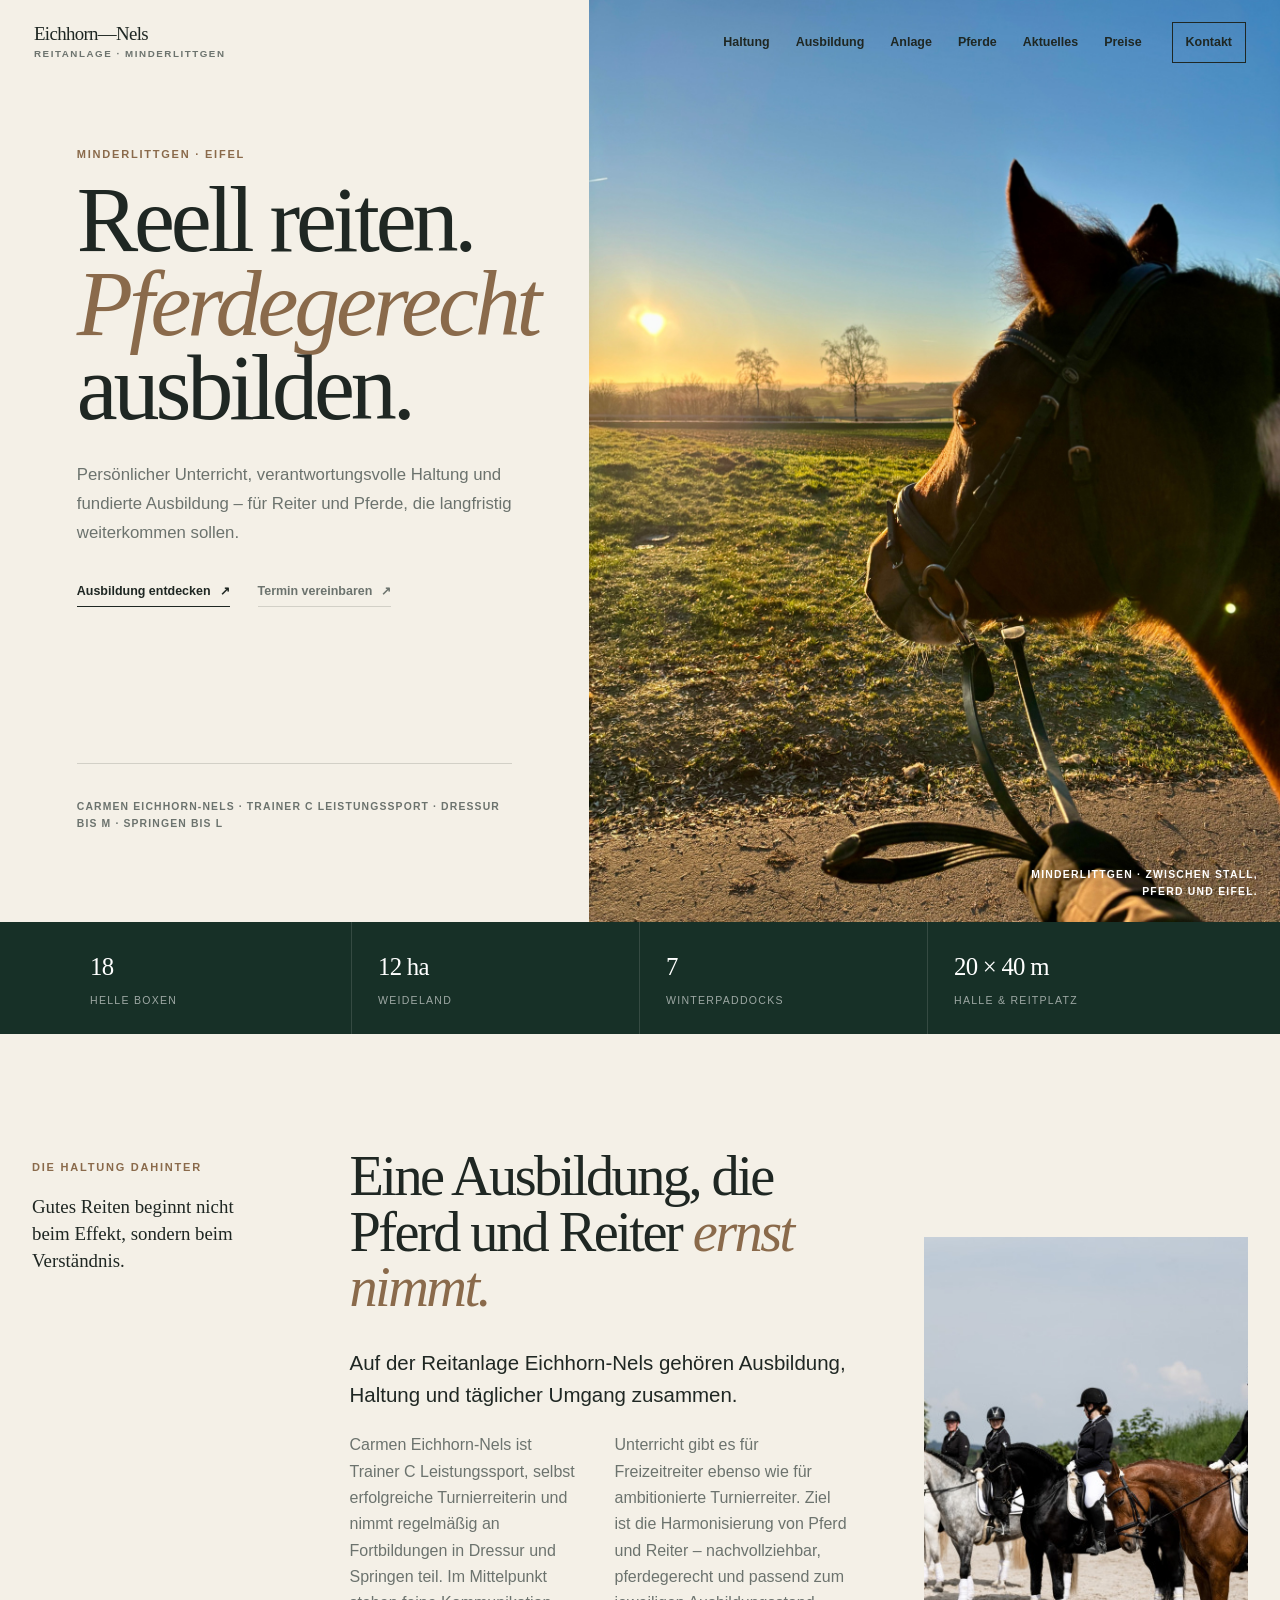
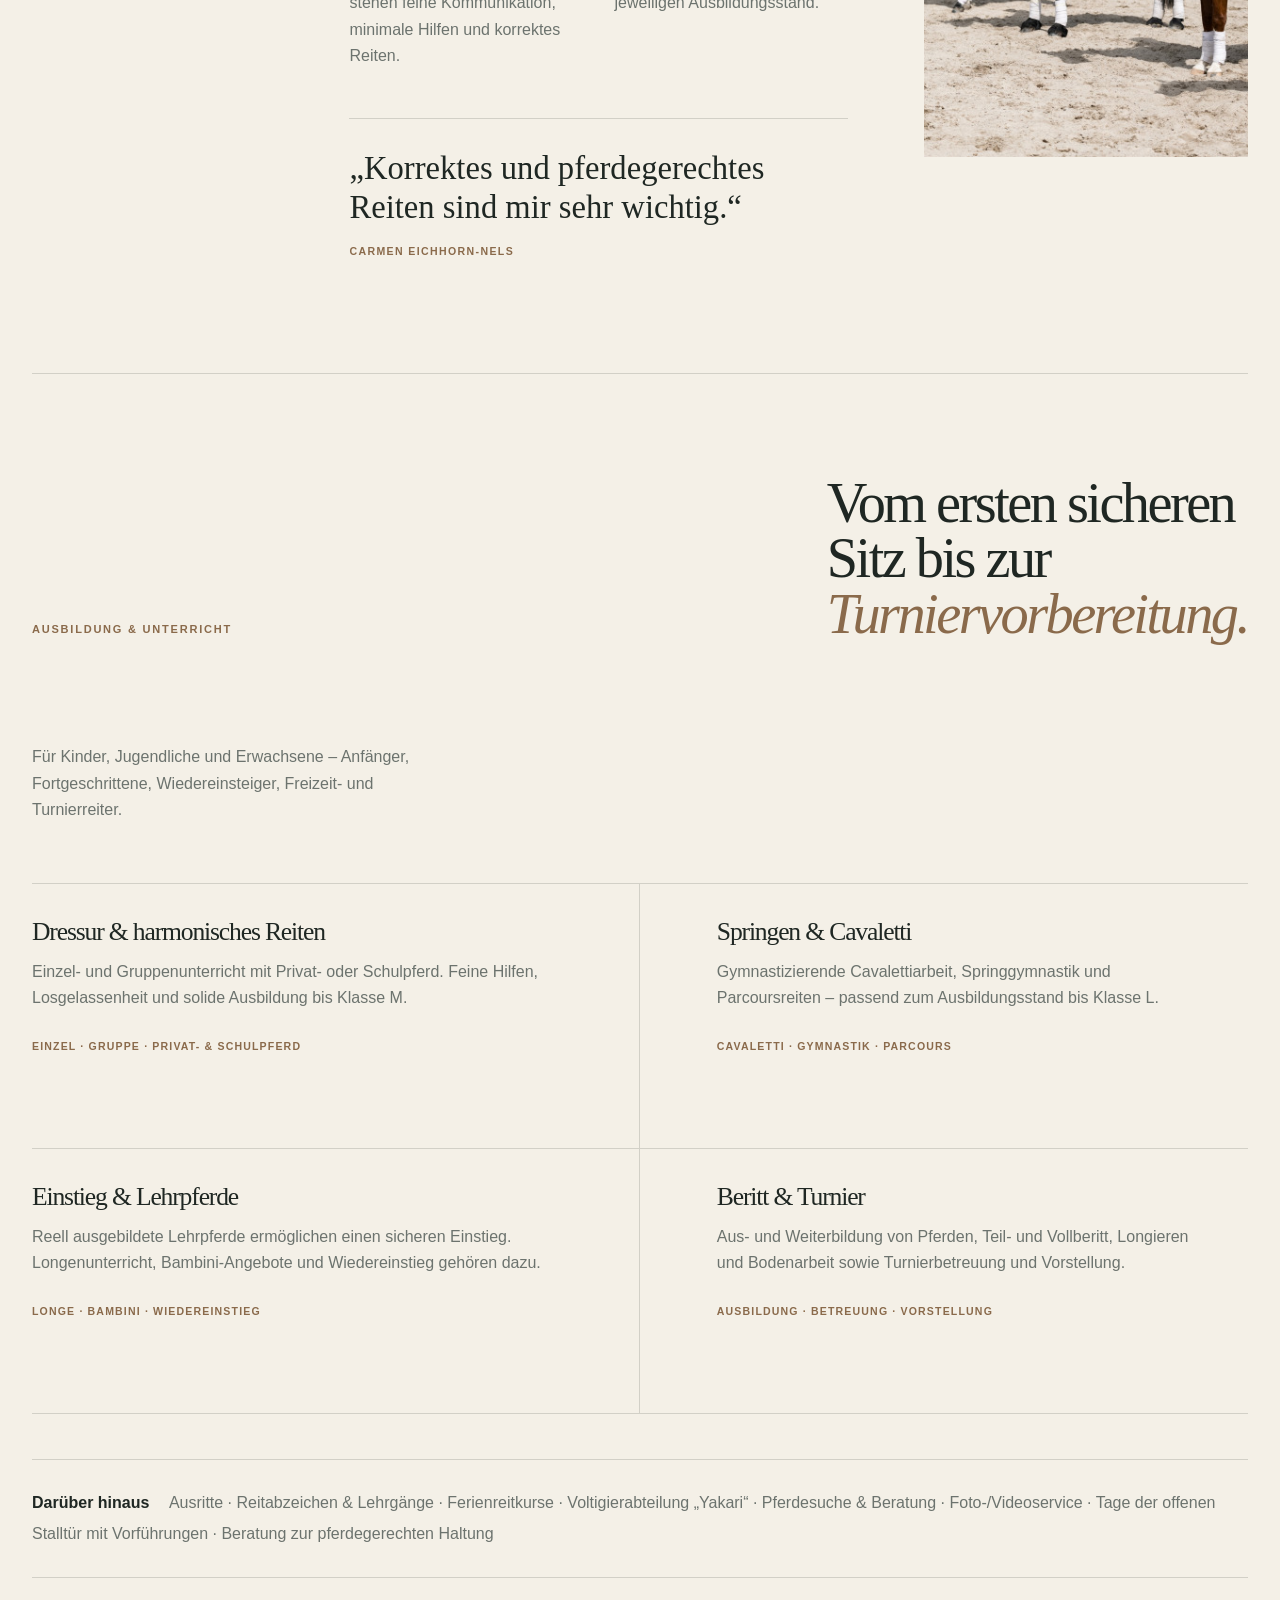
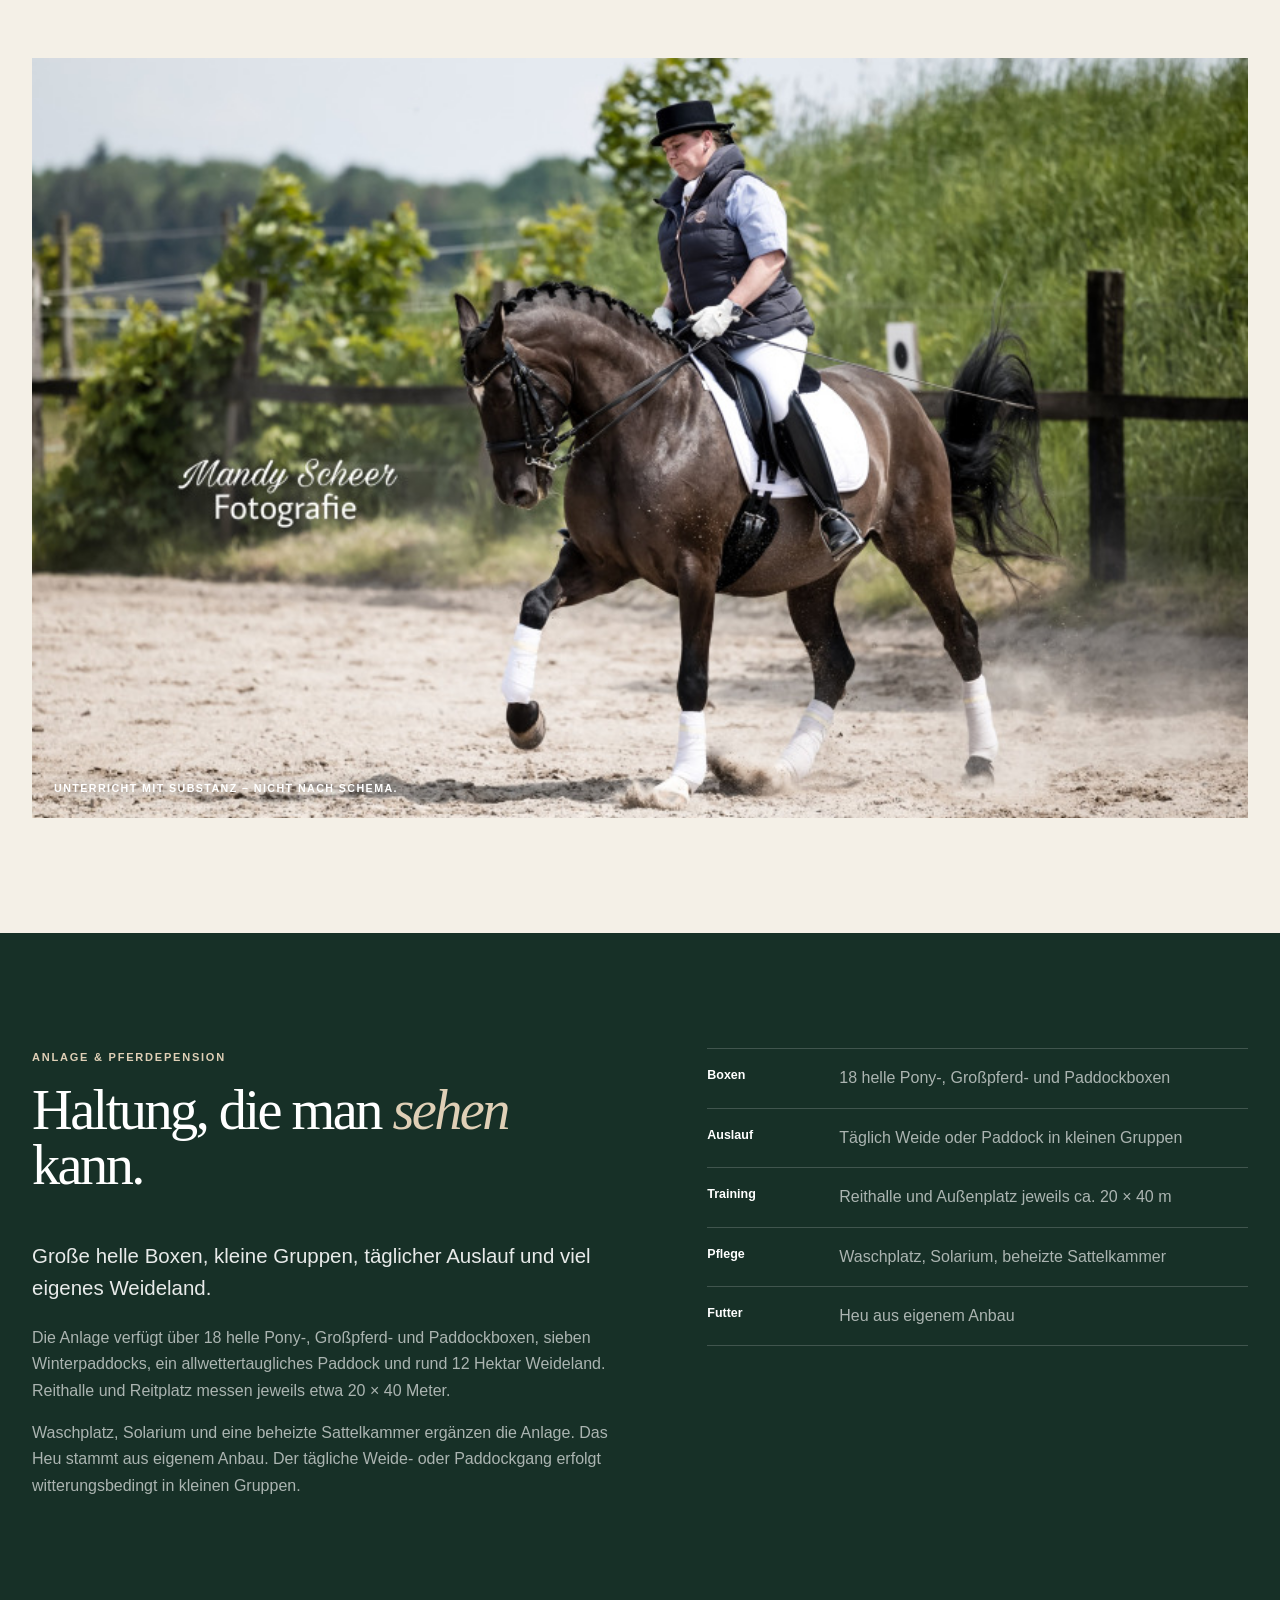
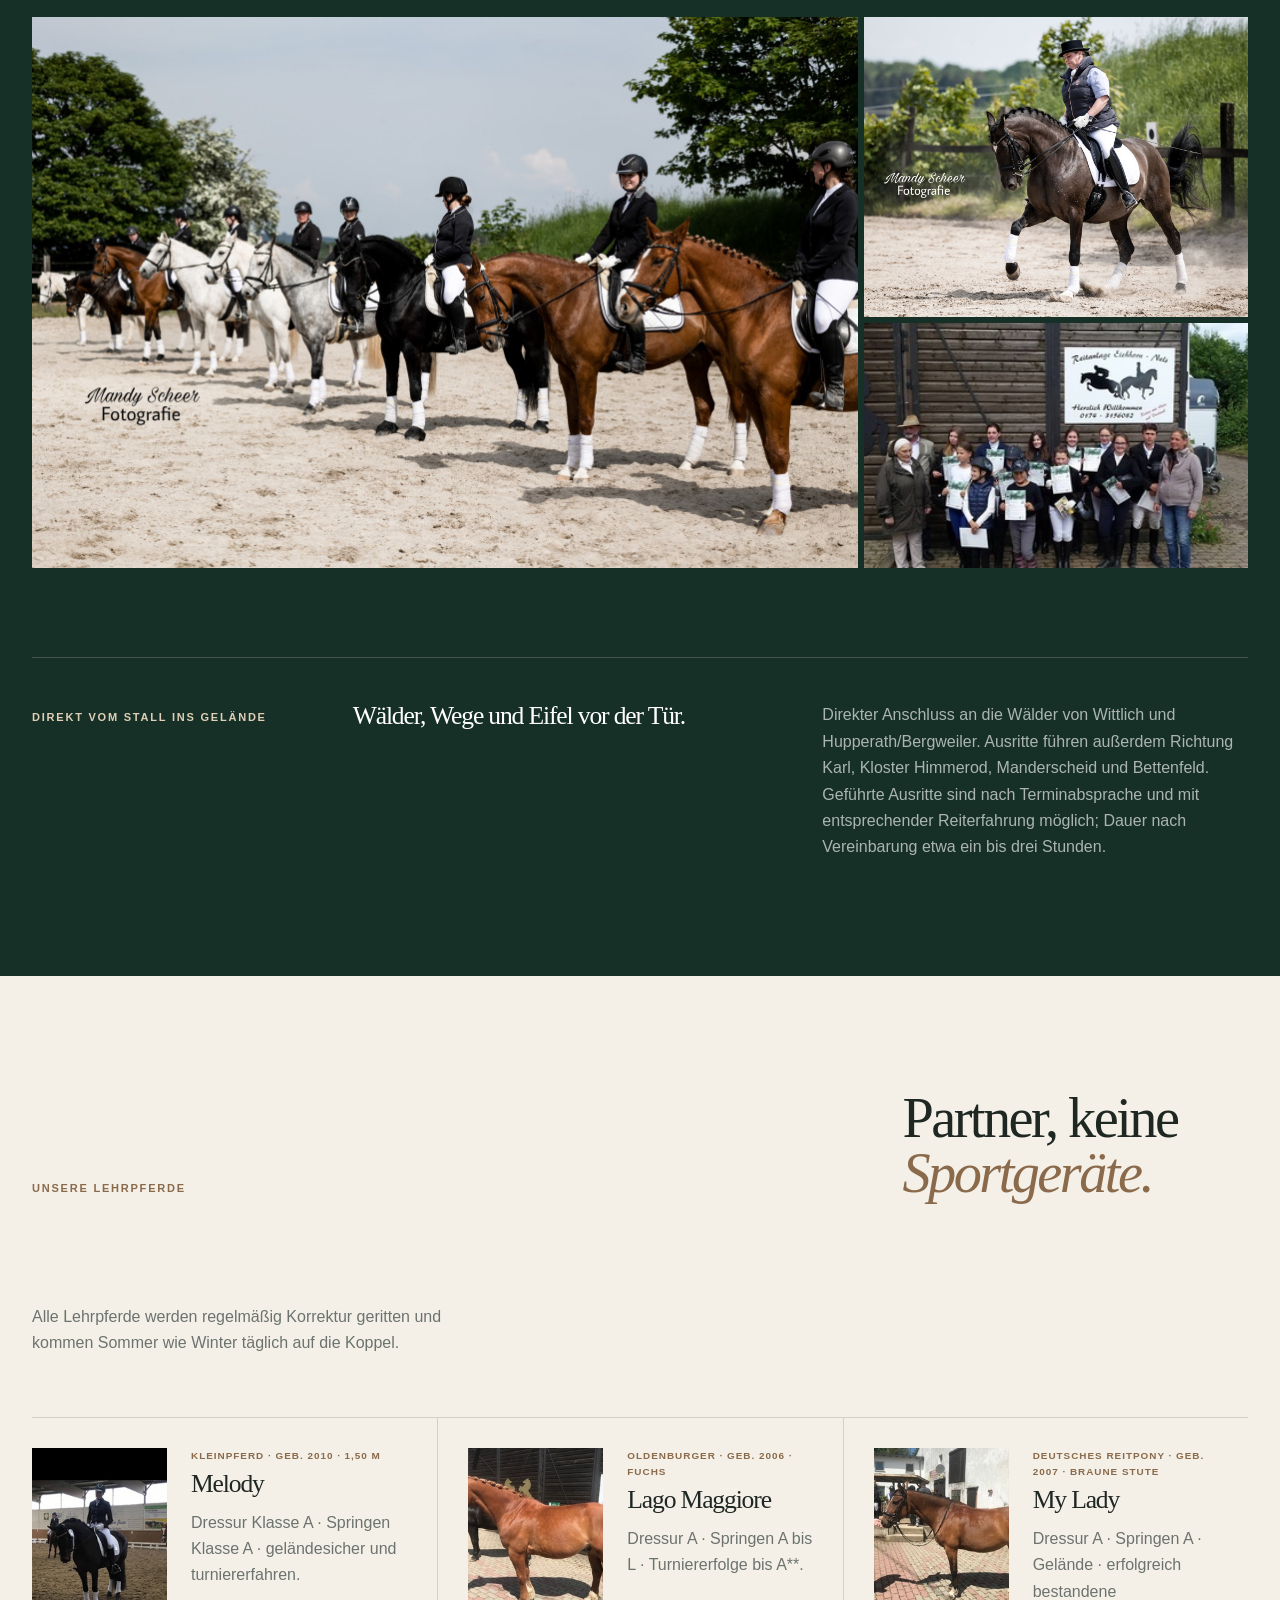
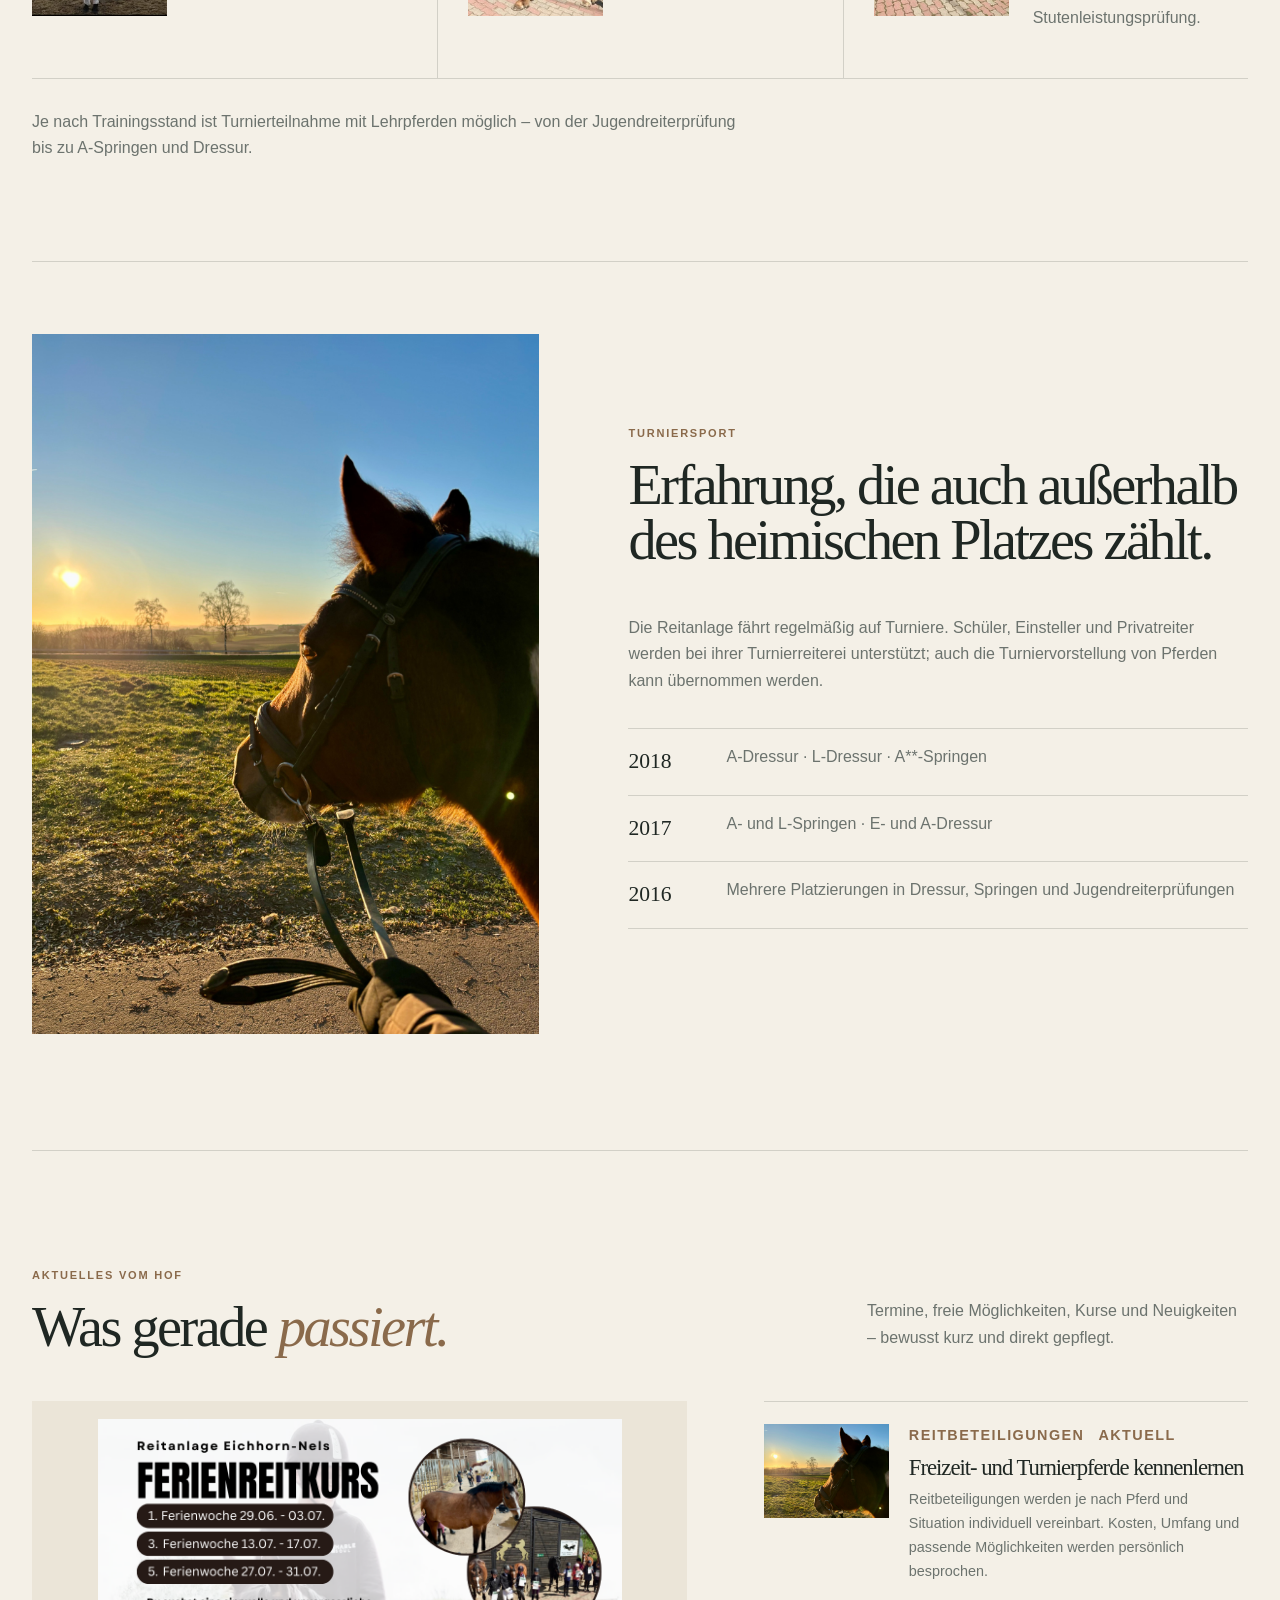
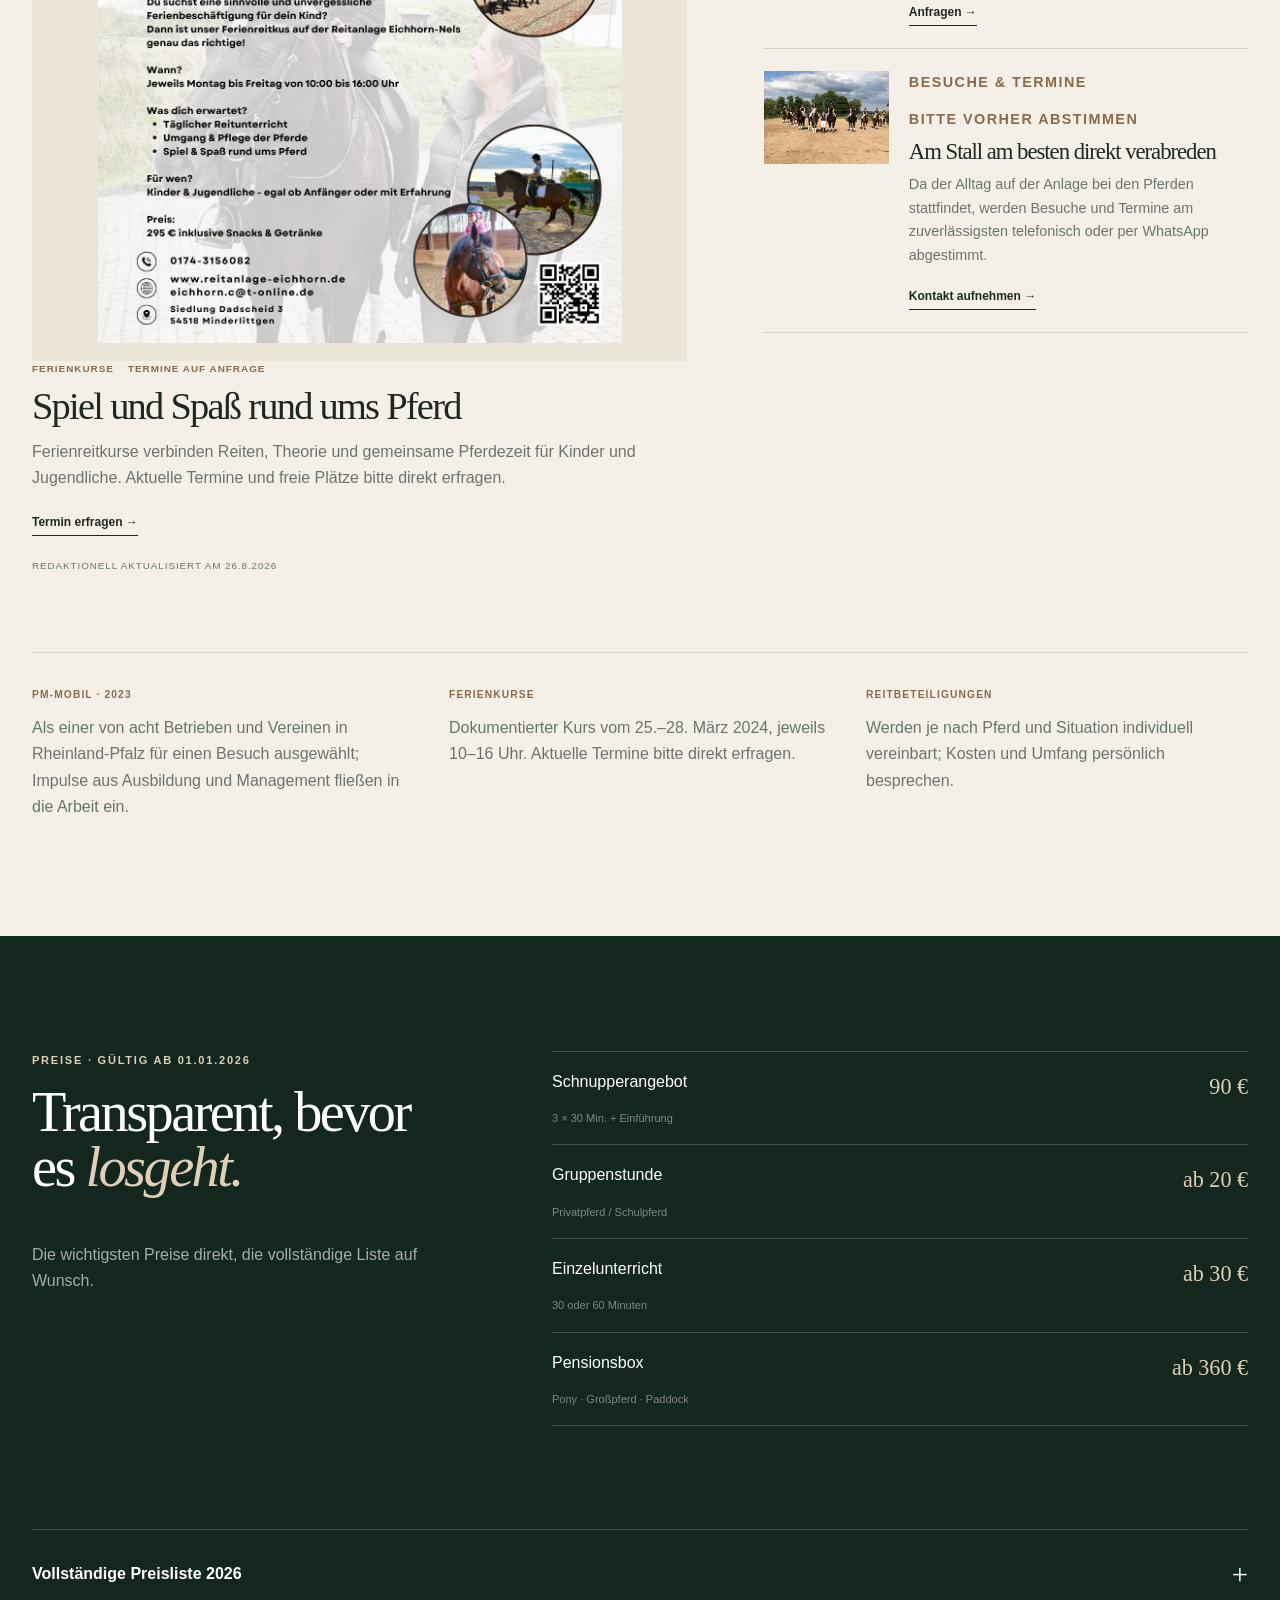
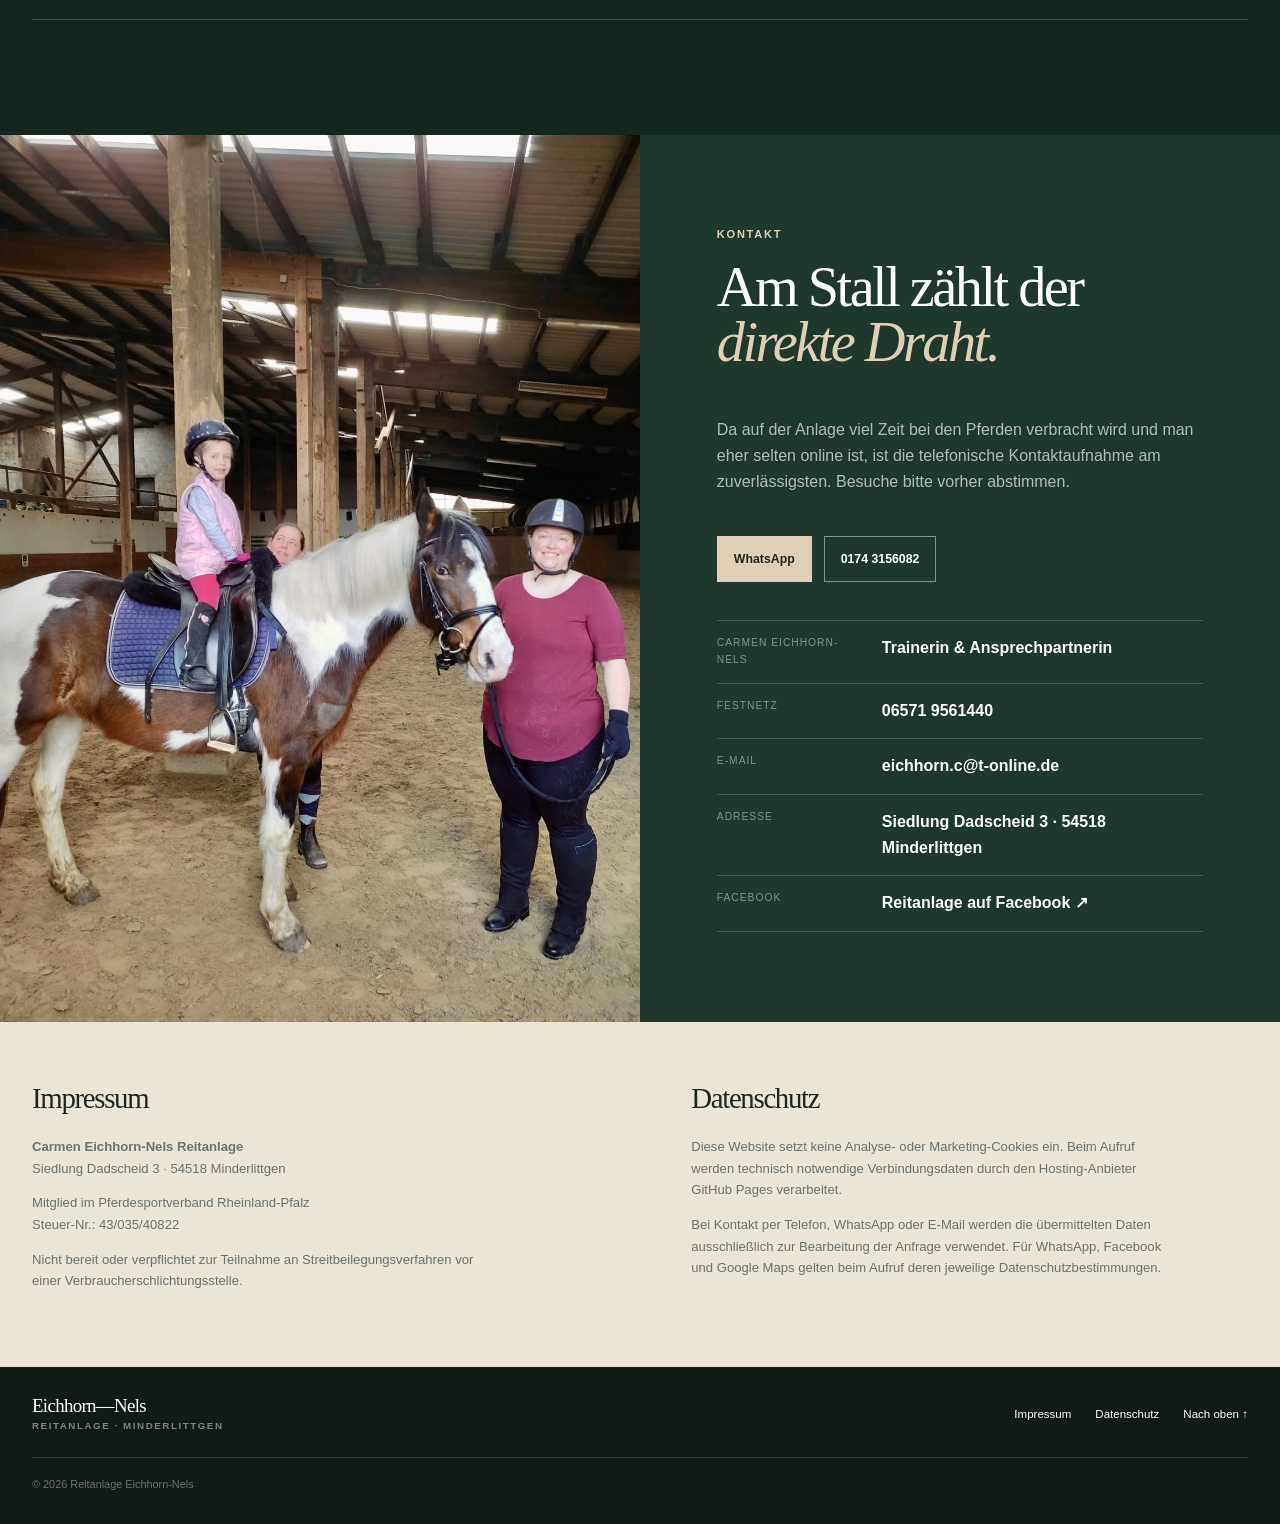
==== commit d56adc19: "Bust mobile CSS cache for responsive rebuild" ====
--- a/index.html
+++ b/index.html
@@ -8,7 +8,7 @@
 <meta name="theme-color" content="#173027"><meta name="robots" content="index,follow">
 <link rel="canonical" href="https://hapo3005.github.io/Reitanlage/">
 <meta property="og:type" content="website"><meta property="og:locale" content="de_DE"><meta property="og:title" content="Reitanlage Eichhorn-Nels · Minderlittgen"><meta property="og:description" content="Reell reiten. Pferdegerecht ausbilden. Persönlicher Unterricht und verantwortungsvolle Haltung bei Wittlich."><meta property="og:image" content="https://hapo3005.github.io/Reitanlage/images/reitbeteiligung1.png"><meta name="twitter:card" content="summary_large_image">
-<link rel="preload" as="image" href="images/reitbeteiligung1.png"><link rel="stylesheet" href="rebuild.css?v=20260826-rebuild4">
+<link rel="preload" as="image" href="images/reitbeteiligung1.png"><link rel="stylesheet" href="rebuild.css?v=20260826-mobile2">
 <script type="application/ld+json">{"@context":"https://schema.org","@type":["SportsActivityLocation","LocalBusiness"],"name":"Reitanlage Eichhorn-Nels","url":"https://hapo3005.github.io/Reitanlage/","telephone":"+49 174 3156082","email":"eichhorn.c@t-online.de","address":{"@type":"PostalAddress","streetAddress":"Siedlung Dadscheid 3","postalCode":"54518","addressLocality":"Minderlittgen","addressRegion":"Rheinland-Pfalz","addressCountry":"DE"},"priceRange":"€€"}</script>
 </head>
 <body>
--- a/rebuild.css
+++ b/rebuild.css
@@ -1,2 +1,4 @@
-:root{--ink:#1f2723;--forest:#173027;--forest-2:#213b31;--paper:#f4f0e7;--paper-2:#ebe5d8;--sand:#d8c7aa;--bronze:#8a6a4b;--muted:#6c736e;--line:rgba(31,39,35,.16);--white:#fff;--serif:"Iowan Old Style","Palatino Linotype","Book Antiqua",Palatino,Georgia,serif;--sans:"Aptos","Segoe UI Variable Text","Segoe UI",Arial,sans-serif;--max:1280px;--ease:cubic-bezier(.2,.75,.2,1)}*{box-sizing:border-box}html{scroll-behavior:smooth;scroll-padding-top:84px}body{margin:0;background:var(--paper);color:var(--ink);font-family:var(--sans);font-size:16px;line-height:1.65;text-rendering:optimizeLegibility;overflow-x:hidden}body.nav-open{overflow:hidden}img{display:block;width:100%;height:auto}a{color:inherit;text-decoration:none}button,summary{font:inherit}h1,h2,h3,p{margin-top:0}h1,h2,h3{font-family:var(--serif);font-weight:400;letter-spacing:-.045em}h1{font-size:clamp(4rem,7.2vw,7.2rem);line-height:.91}h2{font-size:clamp(2.55rem,4.4vw,4.6rem);line-height:.98}h3{font-size:clamp(1.5rem,2vw,2rem);line-height:1.08}em{font-weight:400;color:var(--bronze)}p{color:var(--muted)}::selection{background:var(--sand);color:var(--ink)}.sr-only{position:absolute;width:1px;height:1px;padding:0;margin:-1px;overflow:hidden;clip:rect(0,0,0,0);white-space:nowrap;border:0}.skip{position:fixed;z-index:9999;top:-80px;left:18px;background:#fff;padding:10px 14px;border:1px solid var(--line)}.skip:focus{top:18px}.kicker{margin:0 0 16px;color:var(--bronze);font-size:.69rem;font-weight:800;letter-spacing:.16em;text-transform:uppercase}.kicker.light{color:#dfcfb6}.lead{font-size:clamp(1.13rem,1.6vw,1.38rem);line-height:1.58;color:var(--ink)}.header{position:fixed;z-index:100;inset:0 0 auto;display:flex;align-items:center;justify-content:space-between;padding:22px 34px;color:var(--ink);transition:background .25s ease,padding .25s ease,border-color .25s ease}.header.scrolled{padding-top:12px;padding-bottom:12px;background:rgba(244,240,231,.97);border-bottom:1px solid var(--line);backdrop-filter:blur(10px)}.wordmark{display:grid;line-height:1}.wordmark strong{font-family:var(--serif);font-size:1.18rem;font-weight:400;letter-spacing:-.035em}.wordmark span{margin-top:5px;font-size:.61rem;font-weight:700;letter-spacing:.16em;text-transform:uppercase;color:var(--muted)}.nav{display:flex;align-items:center;gap:26px;font-size:.78rem;font-weight:700}.nav a{padding:6px 0;border-bottom:1px solid transparent}.nav a:hover,.nav a.active{border-color:currentColor}.nav .nav-cta{margin-left:4px;padding:9px 13px;border:1px solid var(--ink)}.menu{display:none;width:44px;height:44px;padding:0;background:transparent;border:1px solid var(--ink)}.menu span:not(.sr-only){display:block;width:18px;height:1px;margin:5px auto;background:currentColor;transition:transform .22s ease}.hero{min-height:100svh;display:grid;grid-template-columns:minmax(430px,.92fr) minmax(520px,1.08fr);background:var(--paper)}.hero-copy{display:flex;flex-direction:column;justify-content:center;padding:145px clamp(48px,6vw,105px) 90px}.hero-copy h1{max-width:790px;margin:0 0 30px}.hero-intro{max-width:610px;margin-bottom:34px;font-size:clamp(1.05rem,1.3vw,1.2rem);line-height:1.72}.hero-links{display:flex;gap:28px;align-items:center}.text-link{display:inline-flex;align-items:center;gap:9px;padding-bottom:4px;border-bottom:1px solid var(--ink);font-size:.78rem;font-weight:800}.text-link::after{content:"↗"}.text-link.muted{color:var(--muted);border-color:var(--line)}.credential{margin:auto 0 0;padding-top:34px;border-top:1px solid var(--line);font-size:.65rem;font-weight:700;letter-spacing:.11em;text-transform:uppercase}.hero-image{position:relative;margin:0;min-height:100svh;overflow:hidden;background:#d8d2c7}.hero-image img{width:100%;height:100%;object-fit:cover;object-position:52% 48%}.hero-image figcaption{position:absolute;right:22px;bottom:22px;max-width:250px;color:#fff;font-size:.65rem;font-weight:700;letter-spacing:.12em;text-transform:uppercase;text-align:right;text-shadow:0 2px 14px rgba(0,0,0,.45)}.facts{display:grid;grid-template-columns:repeat(4,1fr);background:var(--forest);color:#fff;padding:0 clamp(30px,5vw,78px)}.facts div{padding:25px 26px;border-right:1px solid rgba(255,255,255,.13)}.facts div:last-child{border-right:0}.facts strong{display:block;font-family:var(--serif);font-size:1.55rem;font-weight:400;letter-spacing:-.03em}.facts span{display:block;margin-top:4px;color:rgba(255,255,255,.58);font-size:.66rem;letter-spacing:.12em;text-transform:uppercase}.chapter{width:min(var(--max),calc(100% - 64px));margin-inline:auto;padding:clamp(90px,9vw,140px) 0}.chapter-light{display:grid;grid-template-columns:.58fr 1.2fr .78fr;gap:clamp(42px,6vw,88px);align-items:start}.chapter-index{padding-top:9px}.side-note{max-width:220px;font-family:var(--serif);font-size:1.18rem;line-height:1.45;color:var(--ink)}.philosophy-copy h2{max-width:760px;margin-bottom:32px}.copy-columns{display:grid;grid-template-columns:1fr 1fr;gap:32px}.copy-columns p{margin-bottom:0}.philosophy-copy blockquote{margin:48px 0 0;padding:30px 0 0;border-top:1px solid var(--line);font-family:var(--serif);font-size:clamp(1.75rem,2.55vw,2.8rem);line-height:1.2;color:var(--ink)}.philosophy-copy cite{display:block;margin-top:18px;font-family:var(--sans);font-size:.66rem;font-style:normal;font-weight:800;letter-spacing:.13em;text-transform:uppercase;color:var(--bronze)}.editorial-image{margin:88px 0 0;overflow:hidden}.editorial-image img{height:520px;object-fit:cover;object-position:50% 38%}.training{padding-top:clamp(78px,8vw,118px);border-top:1px solid var(--line)}.chapter-head{display:grid;grid-template-columns:1fr .52fr;gap:clamp(50px,8vw,110px);align-items:end;margin-bottom:56px}.chapter-head h2{max-width:850px;margin-bottom:0}.chapter-head>p{max-width:420px;margin-bottom:4px}.chapter-head.narrow{grid-template-columns:1fr .45fr}.training-grid{display:grid;grid-template-columns:1fr 1fr;border-top:1px solid var(--line)}.training-grid article{min-height:265px;padding:34px 36px 36px 0;border-bottom:1px solid var(--line)}.training-grid article:nth-child(odd){padding-right:clamp(42px,6vw,86px);border-right:1px solid var(--line)}.training-grid article:nth-child(even){padding-left:clamp(42px,6vw,86px)}.training-grid h3{margin-bottom:13px}.training-grid p{max-width:510px}.training-grid span{display:block;margin-top:26px;color:var(--bronze);font-size:.66rem;font-weight:800;letter-spacing:.11em;text-transform:uppercase}.service-ribbon{margin-top:45px;padding:28px 0;border-top:1px solid var(--line);border-bottom:1px solid var(--line)}.service-ribbon p{margin:0;line-height:1.9}.service-ribbon strong{margin-right:16px;color:var(--ink)}.cinematic{position:relative;margin:80px 0 0;height:min(68vw,760px);overflow:hidden}.cinematic img{height:100%;object-fit:cover;object-position:50% 38%}.cinematic figcaption{position:absolute;left:22px;bottom:20px;color:#fff;font-size:.67rem;font-weight:800;letter-spacing:.13em;text-transform:uppercase;text-shadow:0 2px 14px rgba(0,0,0,.45)}.stable{width:100%;max-width:none;margin:0;padding:clamp(95px,9vw,145px) max(32px,calc((100vw - var(--max))/2));background:var(--forest);color:#fff;display:grid;grid-template-columns:.78fr .72fr;gap:clamp(45px,7vw,96px)}.stable h2,.stable h3{color:#fff}.stable em{color:#dfcfb6}.stable p,.stable dd{color:rgba(255,255,255,.64)}.stable-copy{max-width:650px}.stable-copy>p:not(.kicker){max-width:590px}.light-text{color:rgba(255,255,255,.9)!important}.stable-specs{margin:0;border-top:1px solid rgba(255,255,255,.18)}.stable-specs div<div><dt>Boxen</dt><dd>18 helle Pony-, Großpferd- und Paddockboxen</dd></div><div><dt>Auslauf</dt><dd>Täglich Weide oder Paddock in kleinen Gruppen</dd></div<div><dt>Training</dt><dd>Reithalle und Außenplatz jeweils ca. 20 × 40 m</dd></div<div><dt>Pflege</dt><dd>Waschplatz, Solarium, beheizte Sattelkammer</dd></div><div><dt>Futter</dt><dd>Heu aus eigenem Anbau</dd></div></dl><div class="stable-gallery" data-reveal><figure class="sg-main"><img src="images/eventbild1.png" alt="Impression von der Reitanlage"></figure><figure><img src="images/eventbild2.png" alt="Reiter und Pferd"></figure><figure><img src="images/eventbild3.png" alt="Hofleben auf der Reitanlage"></figure></div><div class="terrain" data-reveal><p class="kicker light">Direkt vom Stall ins Gelände</p><h3>Walder, Wege und Eifel vor der Tür.</h3><p>Direkter Anschluss an die Wälder von Wittlich und Hupperath/Bergweiler. Ausritte führen außerdem Richtung Karl, Kloster Himmerod, Manderscheid und Bettenfeld. Geführte Ausritte sind nach Terminabsprache und mit entsprechender Reitererfahrung möglich; Dauer nach Vereinbarung etwa ein bis drei Stunden.</p></div></section>
-<section class="chapter horses" id="pferde"><header class="chapter-head narrow" data-reveal><p class="kicker">Unsere Lehrpferde</p><h2>Partner, keine <em>Sportgerate.</em></h2><p>Alle Lehrpferde werden regelmäßig Korrektur geritten und kommen Sommer wie Winter täglich auf die Koppel.</p></header><div class="horse-ledger"><article data-reveal><figure><img src="images/schulpferd1.png" alt="Schulpferd Melody"></figure><div><p class="horse-meta">Kleinpferd · geb. 2010 · 1,50 m</p><h3>Melody</h3><p>Dressur Klasse A · Springen Klasse A · geländesicher und turniererfahren.</p></div></article><article data-reveal><figure><img src="images/schulpferd2.png" alt="Lago Maggiore, Oldenburger"></figure><div><p class="horse-meta">Oldenburger ´�PЀL@�9QR+@import url("rebuild-base.css?v=20260826-mobile2");
+@import url("hero-mobile.css?v=20260826-mobile2");
+@import url("responsive.css?v=20260826-mobile2");
+.hero-image img{object-position:52% 48%}
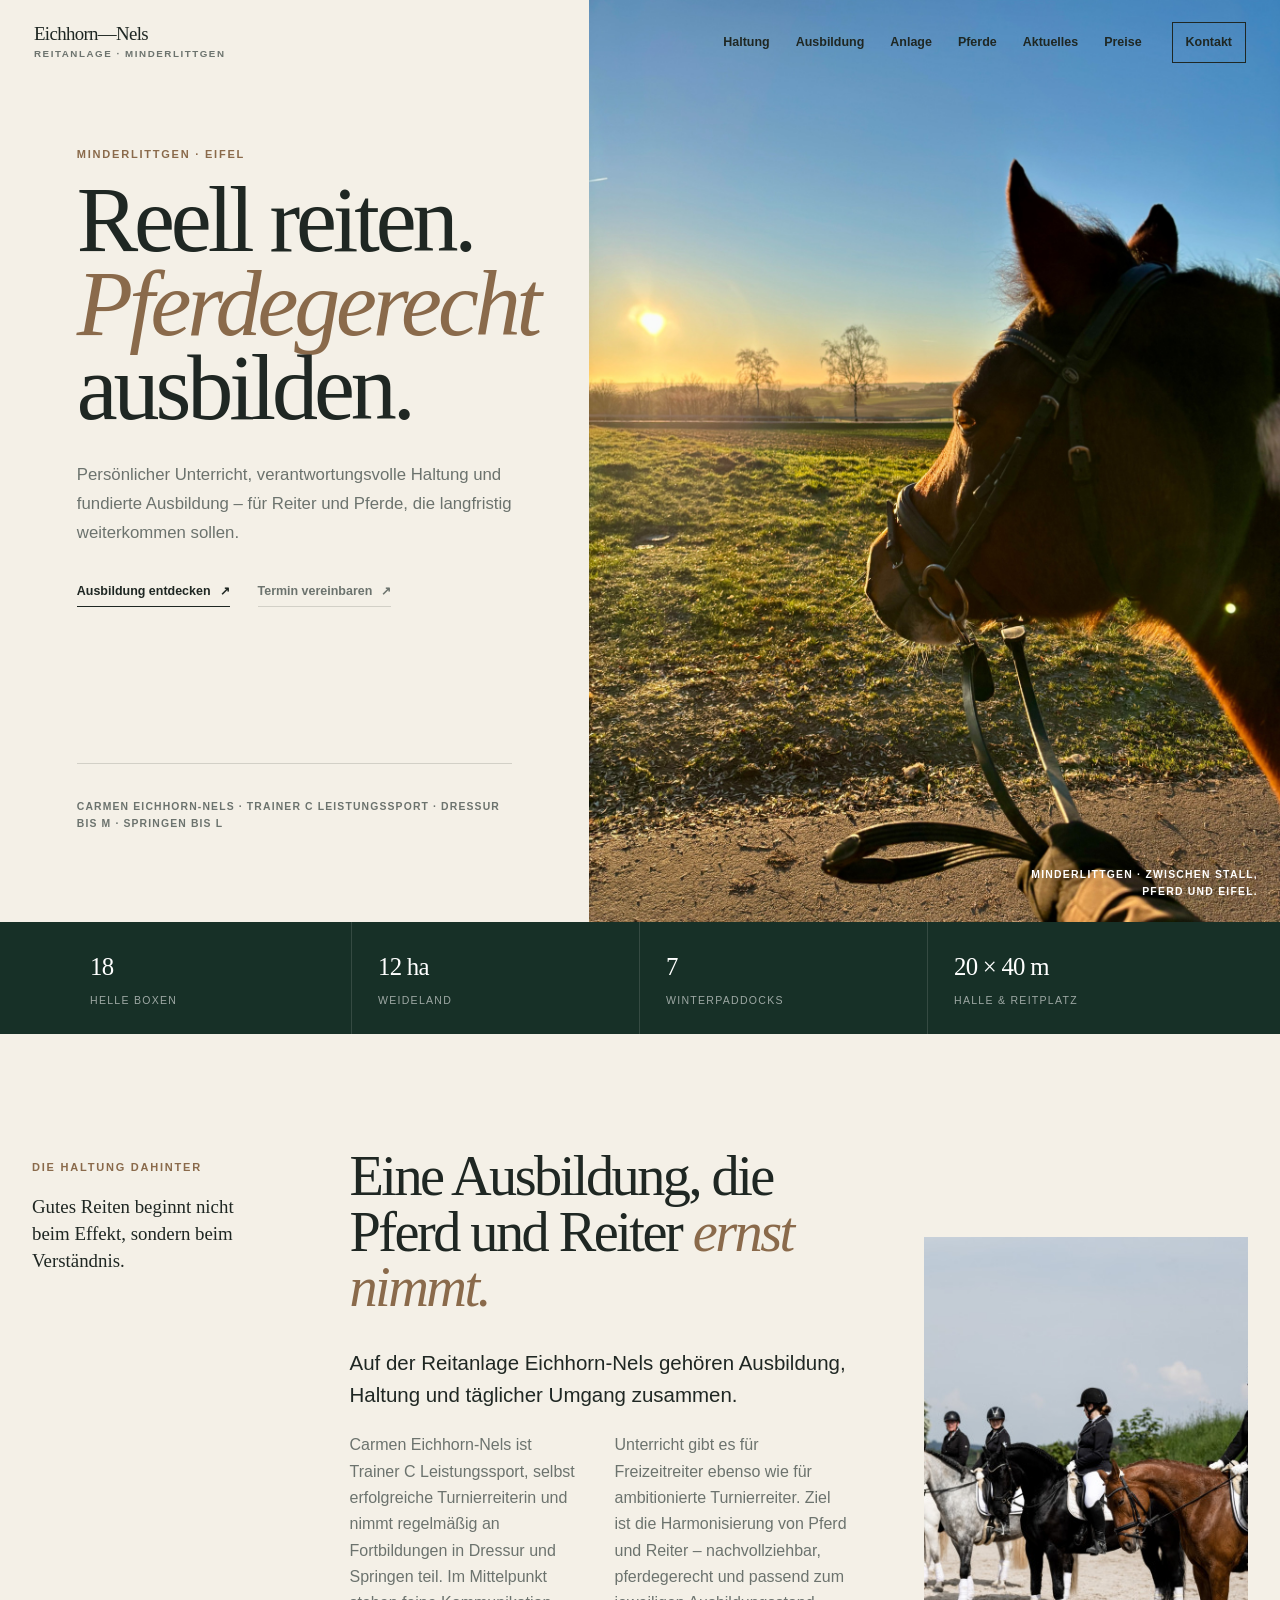
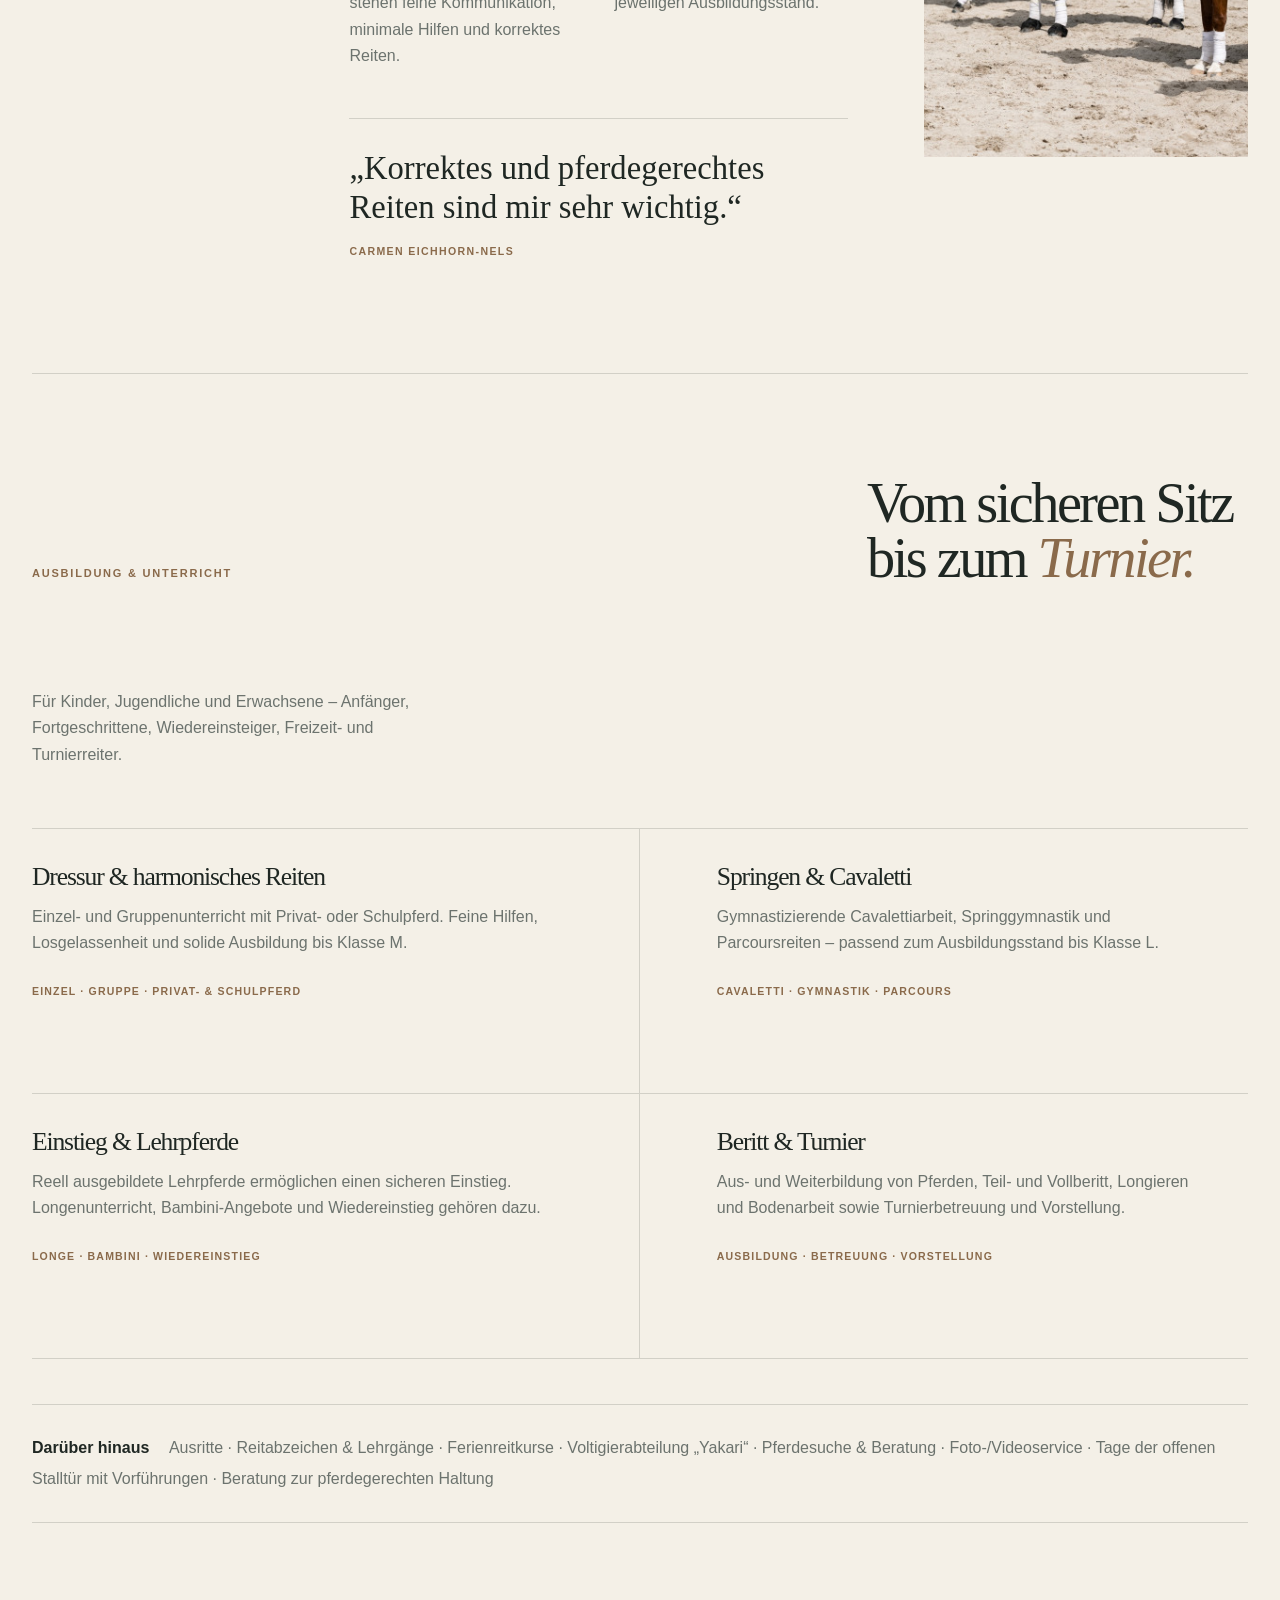
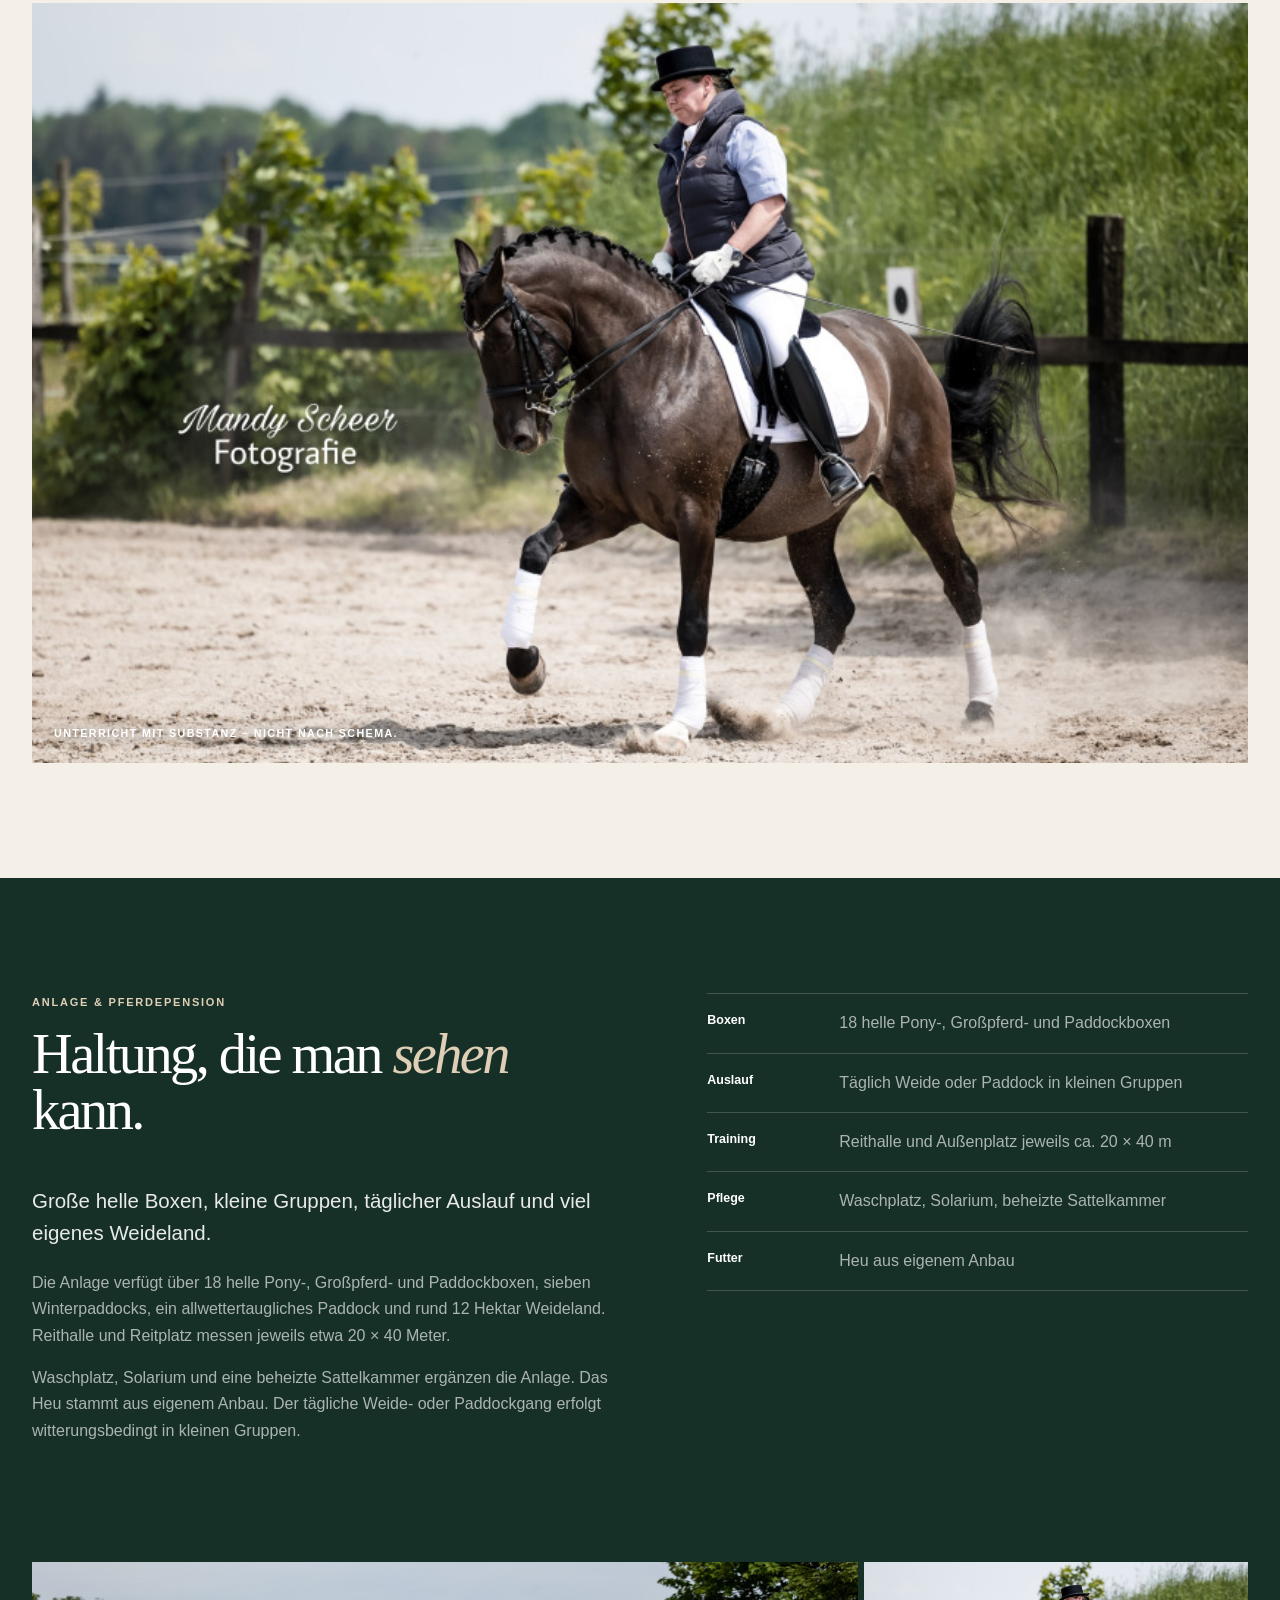
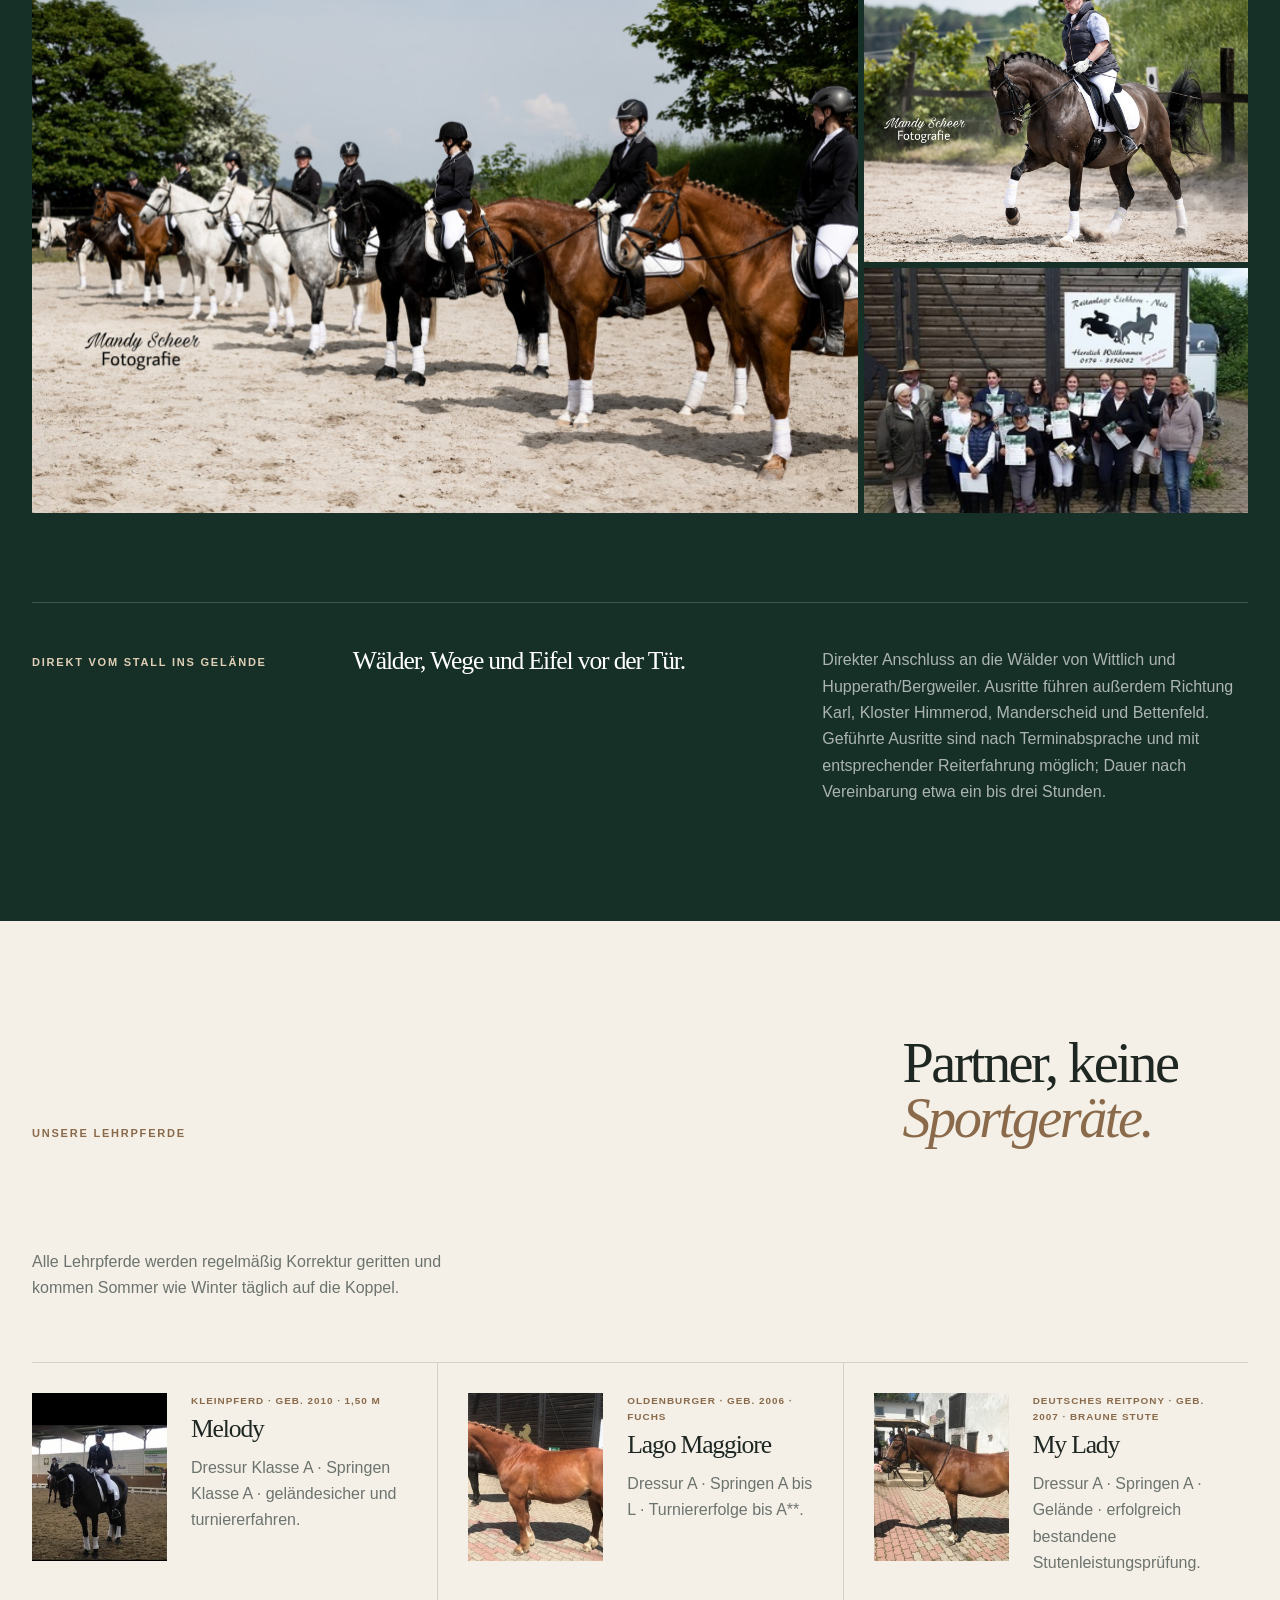
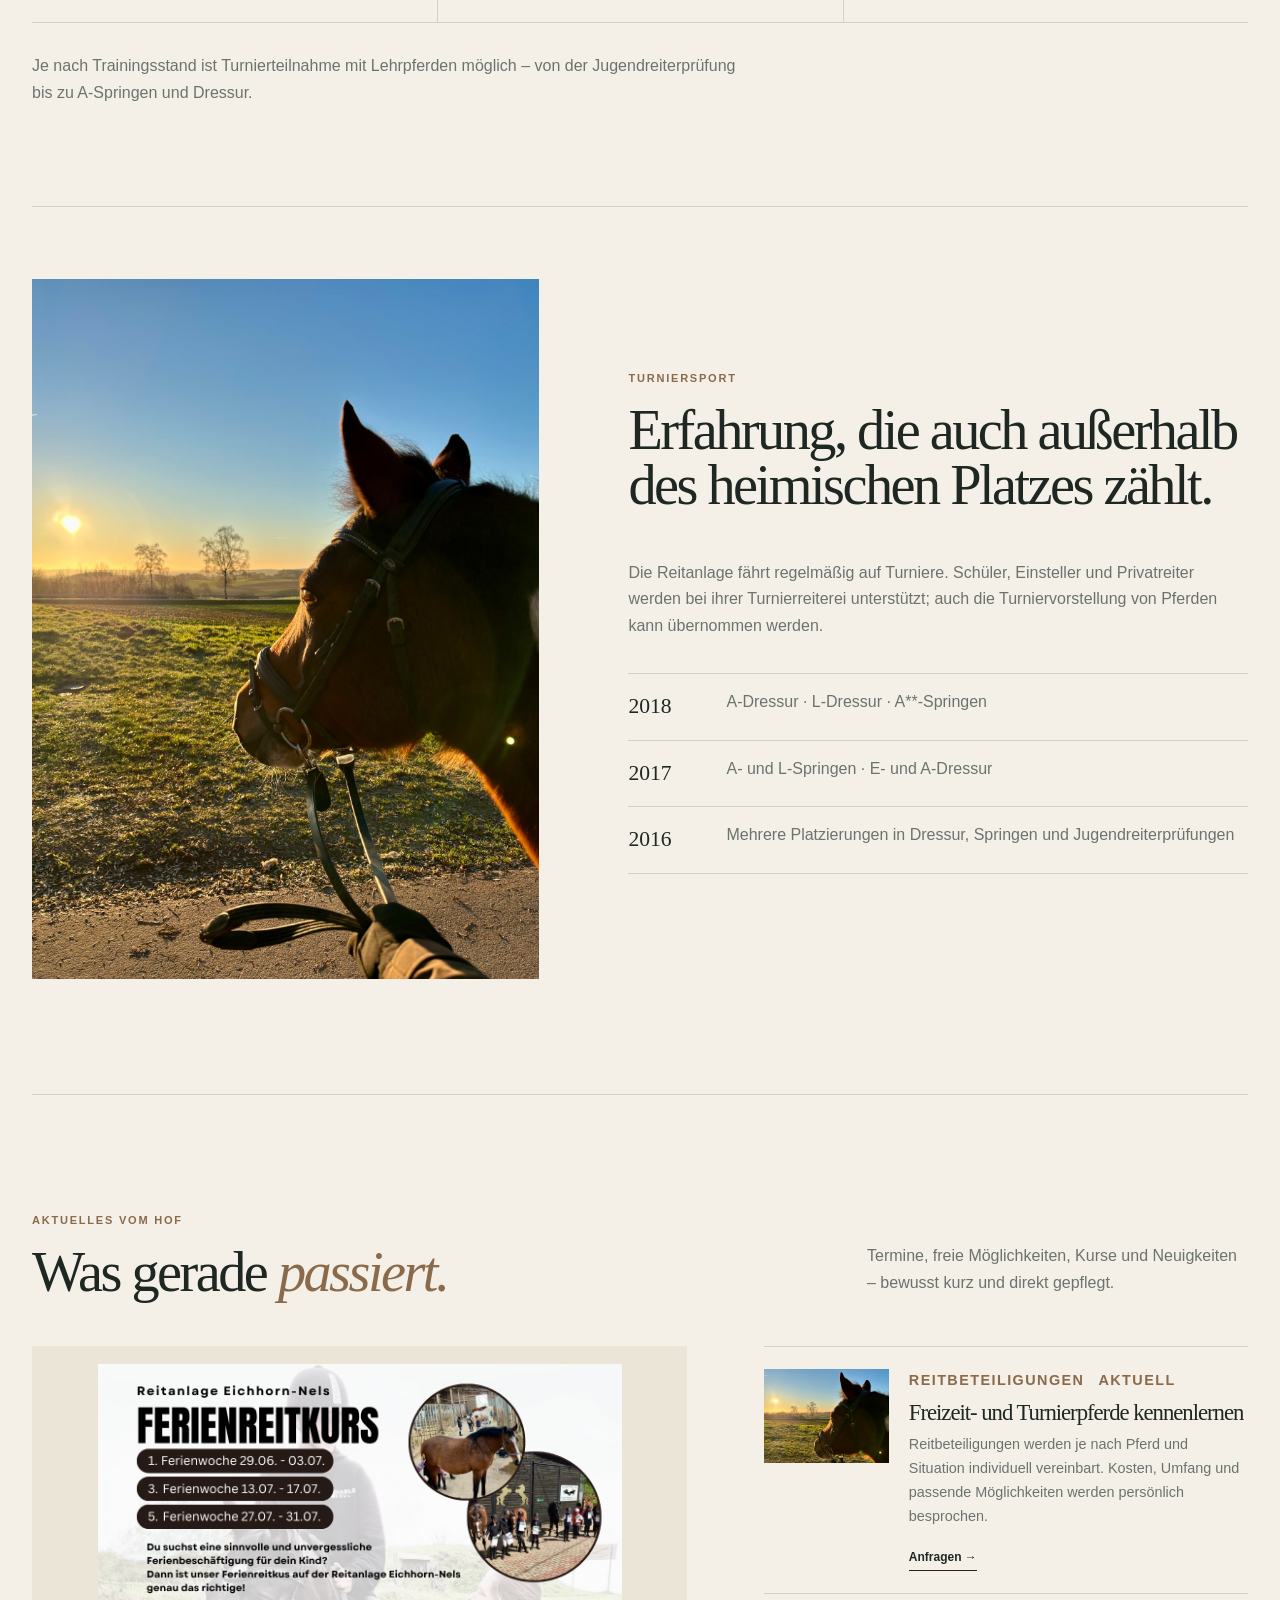
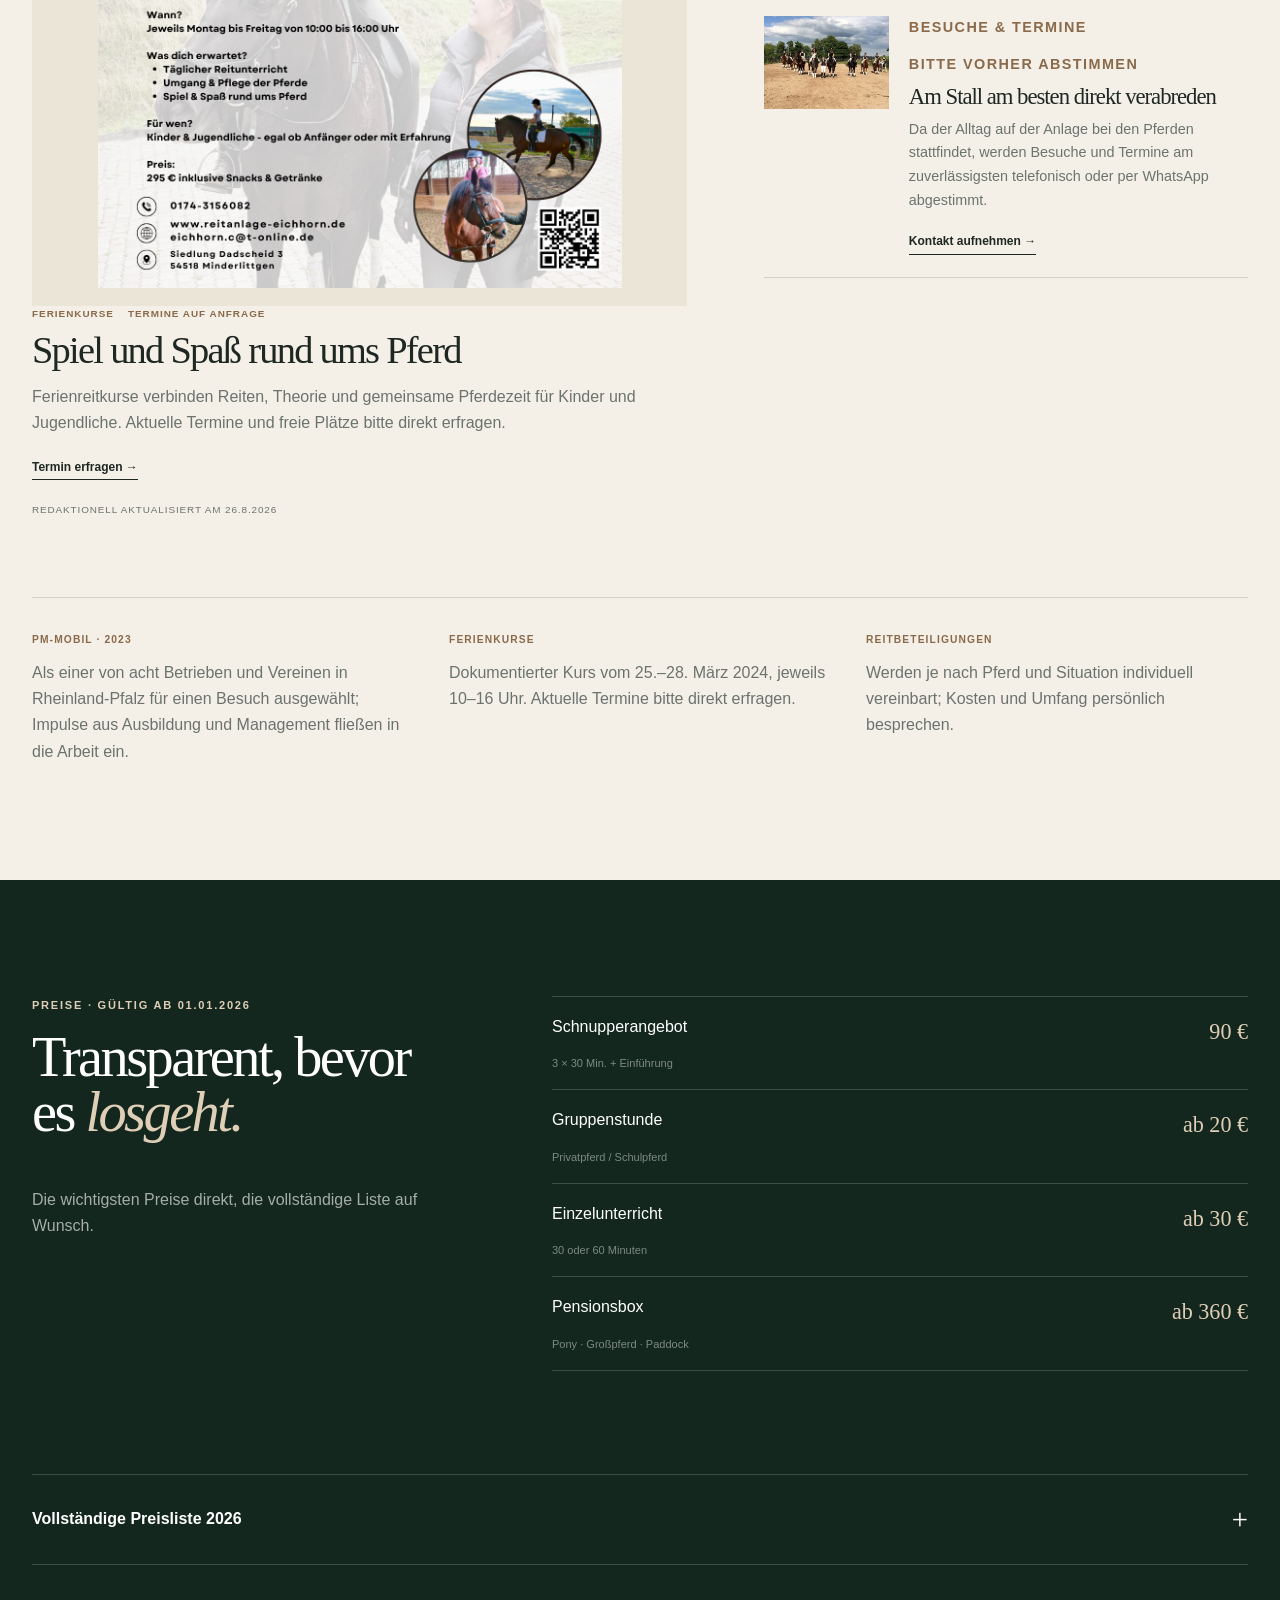
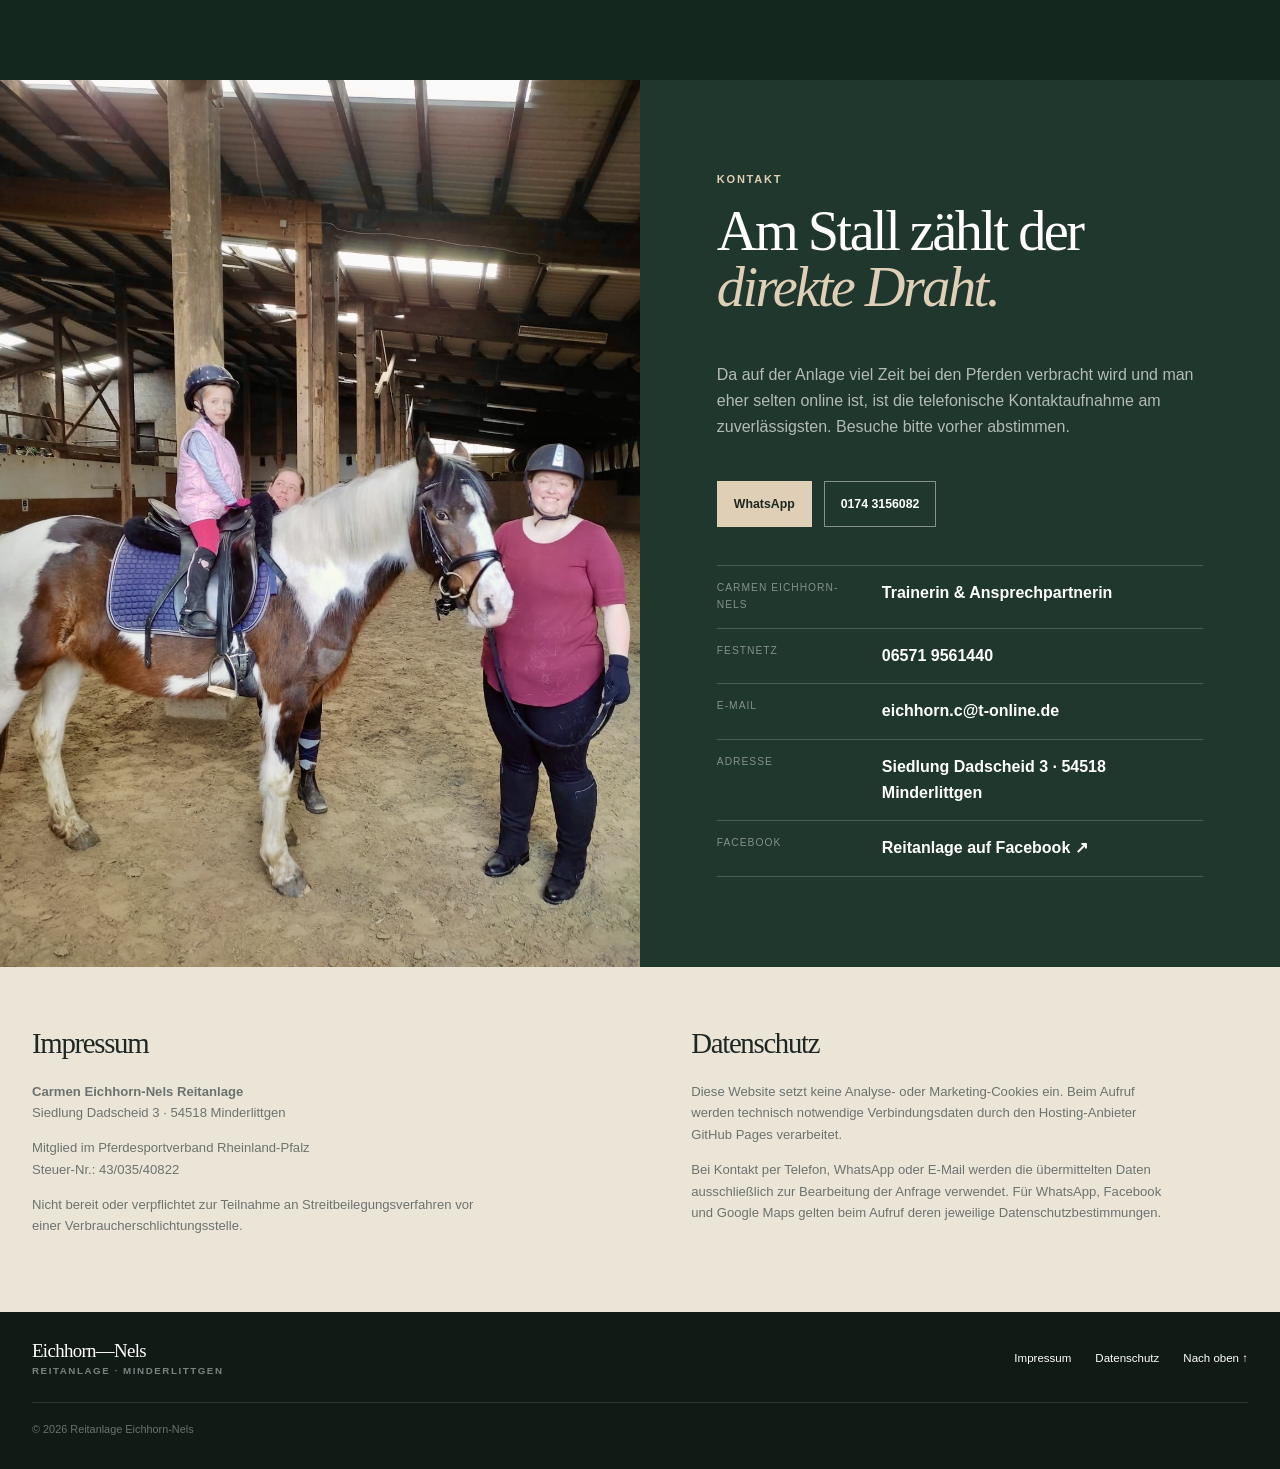
==== commit bb897559: "Shorten mobile training headline and force mobile4 assets" ====
--- a/index.html
+++ b/index.html
@@ -8,7 +8,7 @@
 <meta name="theme-color" content="#173027"><meta name="robots" content="index,follow">
 <link rel="canonical" href="https://hapo3005.github.io/Reitanlage/">
 <meta property="og:type" content="website"><meta property="og:locale" content="de_DE"><meta property="og:title" content="Reitanlage Eichhorn-Nels · Minderlittgen"><meta property="og:description" content="Reell reiten. Pferdegerecht ausbilden. Persönlicher Unterricht und verantwortungsvolle Haltung bei Wittlich."><meta property="og:image" content="https://hapo3005.github.io/Reitanlage/images/reitbeteiligung1.png"><meta name="twitter:card" content="summary_large_image">
-<link rel="preload" as="image" href="images/reitbeteiligung1.png"><link rel="stylesheet" href="rebuild.css?v=20260826-mobile2">
+<link rel="preload" as="image" href="images/reitbeteiligung1.png"><link rel="stylesheet" href="rebuild.css?v=20260826-mobile4">
 <script type="application/ld+json">{"@context":"https://schema.org","@type":["SportsActivityLocation","LocalBusiness"],"name":"Reitanlage Eichhorn-Nels","url":"https://hapo3005.github.io/Reitanlage/","telephone":"+49 174 3156082","email":"eichhorn.c@t-online.de","address":{"@type":"PostalAddress","streetAddress":"Siedlung Dadscheid 3","postalCode":"54518","addressLocality":"Minderlittgen","addressRegion":"Rheinland-Pfalz","addressCountry":"DE"},"priceRange":"€€"}</script>
 </head>
 <body>
@@ -18,7 +18,7 @@
 <section class="hero" id="start"><div class="hero-copy" data-reveal><p class="kicker">Minderlittgen · Eifel</p><h1>Reell reiten.<br><em>Pferdegerecht</em> ausbilden.</h1><p class="hero-intro">Persönlicher Unterricht, verantwortungsvolle Haltung und fundierte Ausbildung – für Reiter und Pferde, die langfristig weiterkommen sollen.</p><div class="hero-links"><a class="text-link" href="#ausbildung">Ausbildung entdecken</a><a class="text-link muted" href="#kontakt">Termin vereinbaren</a></div><p class="credential">Carmen Eichhorn-Nels · Trainer C Leistungssport · Dressur bis M · Springen bis L</p></div><figure class="hero-image"><img src="images/reitbeteiligung1.png" alt="Pferd im Abendlicht auf der Reitanlage Eichhorn-Nels"><figcaption>Minderlittgen · zwischen Stall, Pferd und Eifel.</figcaption></figure></section>
 <section class="facts" aria-label="Eckdaten"><div><strong>18</strong><span>helle Boxen</span></div><div><strong>12 ha</strong><span>Weideland</span></div><div><strong>7</strong><span>Winterpaddocks</span></div><div><strong>20 × 40 m</strong><span>Halle & Reitplatz</span></div></section>
 <section class="chapter chapter-light" id="haltung"><div class="chapter-index"><p class="kicker">Die Haltung dahinter</p><p class="side-note">Gutes Reiten beginnt nicht beim Effekt, sondern beim Verständnis.</p></div><div class="philosophy-copy" data-reveal><h2>Eine Ausbildung, die Pferd und Reiter <em>ernst nimmt.</em></h2><p class="lead">Auf der Reitanlage Eichhorn-Nels gehören Ausbildung, Haltung und täglicher Umgang zusammen.</p><div class="copy-columns"><p>Carmen Eichhorn-Nels ist Trainer C Leistungssport, selbst erfolgreiche Turnierreiterin und nimmt regelmäßig an Fortbildungen in Dressur und Springen teil. Im Mittelpunkt stehen feine Kommunikation, minimale Hilfen und korrektes Reiten.</p><p>Unterricht gibt es für Freizeitreiter ebenso wie für ambitionierte Turnierreiter. Ziel ist die Harmonisierung von Pferd und Reiter – nachvollziehbar, pferdegerecht und passend zum jeweiligen Ausbildungsstand.</p></div><blockquote>„Korrektes und pferdegerechtes Reiten sind mir sehr wichtig.“<cite>Carmen Eichhorn-Nels</cite></blockquote></div><figure class="editorial-image" data-reveal><img src="images/eventbild1.png" alt="Reiter und Pferd bei der Arbeit auf der Reitanlage Eichhorn-Nels"></figure></section>
-<section class="chapter training" id="ausbildung"><header class="chapter-head" data-reveal><p class="kicker">Ausbildung & Unterricht</p><h2>Vom ersten sicheren Sitz bis zur <em>Turniervorbereitung.</em></h2><p>Für Kinder, Jugendliche und Erwachsene – Anfänger, Fortgeschrittene, Wiedereinsteiger, Freizeit- und Turnierreiter.</p></header><div class="training-grid"><article data-reveal><h3>Dressur & harmonisches Reiten</h3><p>Einzel- und Gruppenunterricht mit Privat- oder Schulpferd. Feine Hilfen, Losgelassenheit und solide Ausbildung bis Klasse M.</p><span>Einzel · Gruppe · Privat- & Schulpferd</span></article><article data-reveal><h3>Springen & Cavaletti</h3><p>Gymnastizierende Cavalettiarbeit, Springgymnastik und Parcoursreiten – passend zum Ausbildungsstand bis Klasse L.</p><span>Cavaletti · Gymnastik · Parcours</span></article><article data-reveal><h3>Einstieg & Lehrpferde</h3><p>Reell ausgebildete Lehrpferde ermöglichen einen sicheren Einstieg. Longenunterricht, Bambini-Angebote und Wiedereinstieg gehören dazu.</p><span>Longe · Bambini · Wiedereinstieg</span></article><article data-reveal><h3>Beritt & Turnier</h3><p>Aus- und Weiterbildung von Pferden, Teil- und Vollberitt, Longieren und Bodenarbeit sowie Turnierbetreuung und Vorstellung.</p><span>Ausbildung · Betreuung · Vorstellung</span></article></div><div class="service-ribbon" data-reveal><p><strong>Darüber hinaus</strong> Ausritte · Reitabzeichen & Lehrgänge · Ferienreitkurse · Voltigierabteilung „Yakari“ · Pferdesuche & Beratung · Foto-/Videoservice · Tage der offenen Stalltür mit Vorführungen · Beratung zur pferdegerechten Haltung</p></div><figure class="cinematic" data-reveal><img src="images/eventbild2.png" alt="Reitsport auf der Reitanlage Eichhorn-Nels"><figcaption>Unterricht mit Substanz – nicht nach Schema.</figcaption></figure></section>
+<section class="chapter training" id="ausbildung"><header class="chapter-head" data-reveal><p class="kicker">Ausbildung & Unterricht</p><h2>Vom sicheren Sitz bis zum <em>Turnier.</em></h2><p>Für Kinder, Jugendliche und Erwachsene – Anfänger, Fortgeschrittene, Wiedereinsteiger, Freizeit- und Turnierreiter.</p></header><div class="training-grid"><article data-reveal><h3>Dressur & harmonisches Reiten</h3><p>Einzel- und Gruppenunterricht mit Privat- oder Schulpferd. Feine Hilfen, Losgelassenheit und solide Ausbildung bis Klasse M.</p><span>Einzel · Gruppe · Privat- & Schulpferd</span></article><article data-reveal><h3>Springen & Cavaletti</h3><p>Gymnastizierende Cavalettiarbeit, Springgymnastik und Parcoursreiten – passend zum Ausbildungsstand bis Klasse L.</p><span>Cavaletti · Gymnastik · Parcours</span></article><article data-reveal><h3>Einstieg & Lehrpferde</h3><p>Reell ausgebildete Lehrpferde ermöglichen einen sicheren Einstieg. Longenunterricht, Bambini-Angebote und Wiedereinstieg gehören dazu.</p><span>Longe · Bambini · Wiedereinstieg</span></article><article data-reveal><h3>Beritt & Turnier</h3><p>Aus- und Weiterbildung von Pferden, Teil- und Vollberitt, Longieren und Bodenarbeit sowie Turnierbetreuung und Vorstellung.</p><span>Ausbildung · Betreuung · Vorstellung</span></article></div><div class="service-ribbon" data-reveal><p><strong>Darüber hinaus</strong> Ausritte · Reitabzeichen & Lehrgänge · Ferienreitkurse · Voltigierabteilung „Yakari“ · Pferdesuche & Beratung · Foto-/Videoservice · Tage der offenen Stalltür mit Vorführungen · Beratung zur pferdegerechten Haltung</p></div><figure class="cinematic" data-reveal><img src="images/eventbild2.png" alt="Reitsport auf der Reitanlage Eichhorn-Nels"><figcaption>Unterricht mit Substanz – nicht nach Schema.</figcaption></figure></section>
 <section class="chapter stable" id="anlage"><div class="stable-copy" data-reveal><p class="kicker light">Anlage & Pferdepension</p><h2>Haltung, die man <em>sehen</em> kann.</h2><p class="lead light-text">Große helle Boxen, kleine Gruppen, täglicher Auslauf und viel eigenes Weideland.</p><p>Die Anlage verfügt über 18 helle Pony-, Großpferd- und Paddockboxen, sieben Winterpaddocks, ein allwettertaugliches Paddock und rund 12 Hektar Weideland. Reithalle und Reitplatz messen jeweils etwa 20 × 40 Meter.</p><p>Waschplatz, Solarium und eine beheizte Sattelkammer ergänzen die Anlage. Das Heu stammt aus eigenem Anbau. Der tägliche Weide- oder Paddockgang erfolgt witterungsbedingt in kleinen Gruppen.</p></div><dl class="stable-specs" data-reveal><div><dt>Boxen</dt><dd>18 helle Pony-, Großpferd- und Paddockboxen</dd></div><div><dt>Auslauf</dt><dd>Täglich Weide oder Paddock in kleinen Gruppen</dd></div><div><dt>Training</dt><dd>Reithalle und Außenplatz jeweils ca. 20 × 40 m</dd></div><div><dt>Pflege</dt><dd>Waschplatz, Solarium, beheizte Sattelkammer</dd></div><div><dt>Futter</dt><dd>Heu aus eigenem Anbau</dd></div></dl><div class="stable-gallery" data-reveal><figure class="sg-main"><img src="images/eventbild1.png" alt="Impression von der Reitanlage"></figure><figure><img src="images/eventbild2.png" alt="Reiter und Pferd"></figure><figure><img src="images/eventbild3.png" alt="Hofleben auf der Reitanlage"></figure></div><div class="terrain" data-reveal><p class="kicker light">Direkt vom Stall ins Gelände</p><h3>Wälder, Wege und Eifel vor der Tür.</h3><p>Direkter Anschluss an die Wälder von Wittlich und Hupperath/Bergweiler. Ausritte führen außerdem Richtung Karl, Kloster Himmerod, Manderscheid und Bettenfeld. Geführte Ausritte sind nach Terminabsprache und mit entsprechender Reiterfahrung möglich; Dauer nach Vereinbarung etwa ein bis drei Stunden.</p></div></section>
 <section class="chapter horses" id="pferde"><header class="chapter-head narrow" data-reveal><p class="kicker">Unsere Lehrpferde</p><h2>Partner, keine <em>Sportgeräte.</em></h2><p>Alle Lehrpferde werden regelmäßig Korrektur geritten und kommen Sommer wie Winter täglich auf die Koppel.</p></header><div class="horse-ledger"><article data-reveal><figure><img src="images/schulpferd1.png" alt="Schulpferd Melody"></figure><div><p class="horse-meta">Kleinpferd · geb. 2010 · 1,50 m</p><h3>Melody</h3><p>Dressur Klasse A · Springen Klasse A · geländesicher und turniererfahren.</p></div></article><article data-reveal><figure><img src="images/schulpferd2.png" alt="Lago Maggiore, Oldenburger"></figure><div><p class="horse-meta">Oldenburger · geb. 2006 · Fuchs</p><h3>Lago Maggiore</h3><p>Dressur A · Springen A bis L · Turniererfolge bis A**.</p></div></article><article data-reveal><figure><img src="images/schulpferd3.png" alt="Schulpferd My Lady"></figure><div><p class="horse-meta">Deutsches Reitpony · geb. 2007 · braune Stute</p><h3>My Lady</h3><p>Dressur A · Springen A · Gelände · erfolgreich bestandene Stutenleistungsprüfung.</p></div></article></div><p class="horse-note" data-reveal>Je nach Trainingsstand ist Turnierteilnahme mit Lehrpferden möglich – von der Jugendreiterprüfung bis zu A-Springen und Dressur.</p><div class="sport-story" data-reveal><figure><img src="images/reitbeteiligung1.png" alt="Reitbeteiligung und Turniersport"></figure><div><p class="kicker">Turniersport</p><h2>Erfahrung, die auch außerhalb des heimischen Platzes zählt.</h2><p>Die Reitanlage fährt regelmäßig auf Turniere. Schüler, Einsteller und Privatreiter werden bei ihrer Turnierreiterei unterstützt; auch die Turniervorstellung von Pferden kann übernommen werden.</p><dl class="results"><div><dt>2018</dt><dd>A-Dressur · L-Dressur · A**-Springen</dd></div><div><dt>2017</dt><dd>A- und L-Springen · E- und A-Dressur</dd></div><div><dt>2016</dt><dd>Mehrere Platzierungen in Dressur, Springen und Jugendreiterprüfungen</dd></div></dl></div></div></section>
 <section class="chapter news" id="aktuelles"><header class="chapter-head news-head" data-reveal><div><p class="kicker">Aktuelles vom Hof</p><h2>Was gerade <em>passiert.</em></h2></div><p>Termine, freie Möglichkeiten, Kurse und Neuigkeiten – bewusst kurz und direkt gepflegt.</p></header><div data-news-content class="news-host"><p>Aktuelles wird geladen …</p></div><p class="updated" data-news-updated></p><div class="history-strip" data-reveal><article><span>PM-Mobil · 2023</span><p>Als einer von acht Betrieben und Vereinen in Rheinland-Pfalz für einen Besuch ausgewählt; Impulse aus Ausbildung und Management fließen in die Arbeit ein.</p></article><article><span>Ferienkurse</span><p>Dokumentierter Kurs vom 25.–28. März 2024, jeweils 10–16 Uhr. Aktuelle Termine bitte direkt erfragen.</p></article><article><span>Reitbeteiligungen</span><p>Werden je nach Pferd und Situation individuell vereinbart; Kosten und Umfang persönlich besprechen.</p></article></div></section>
--- a/rebuild.css
+++ b/rebuild.css
@@ -1,4 +1,6 @@
-@import url("rebuild-base.css?v=20260826-mobile2");
-@import url("hero-mobile.css?v=20260826-mobile2");
-@import url("responsive.css?v=20260826-mobile2");
+@import url("rebuild-base.css?v=20260826-mobile4");
+@import url("hero-mobile.css?v=20260826-mobile4");
+@import url("responsive.css?v=20260826-mobile4");
+@import url("mobile-safety.css?v=20260826-mobile4");
 .hero-image img{object-position:52% 48%}
+@media(max-width:820px){.hero-copy,.hero-copy h1{color:#fff}.hero-copy .kicker,.hero-copy h1 em{color:#eadbc2}}
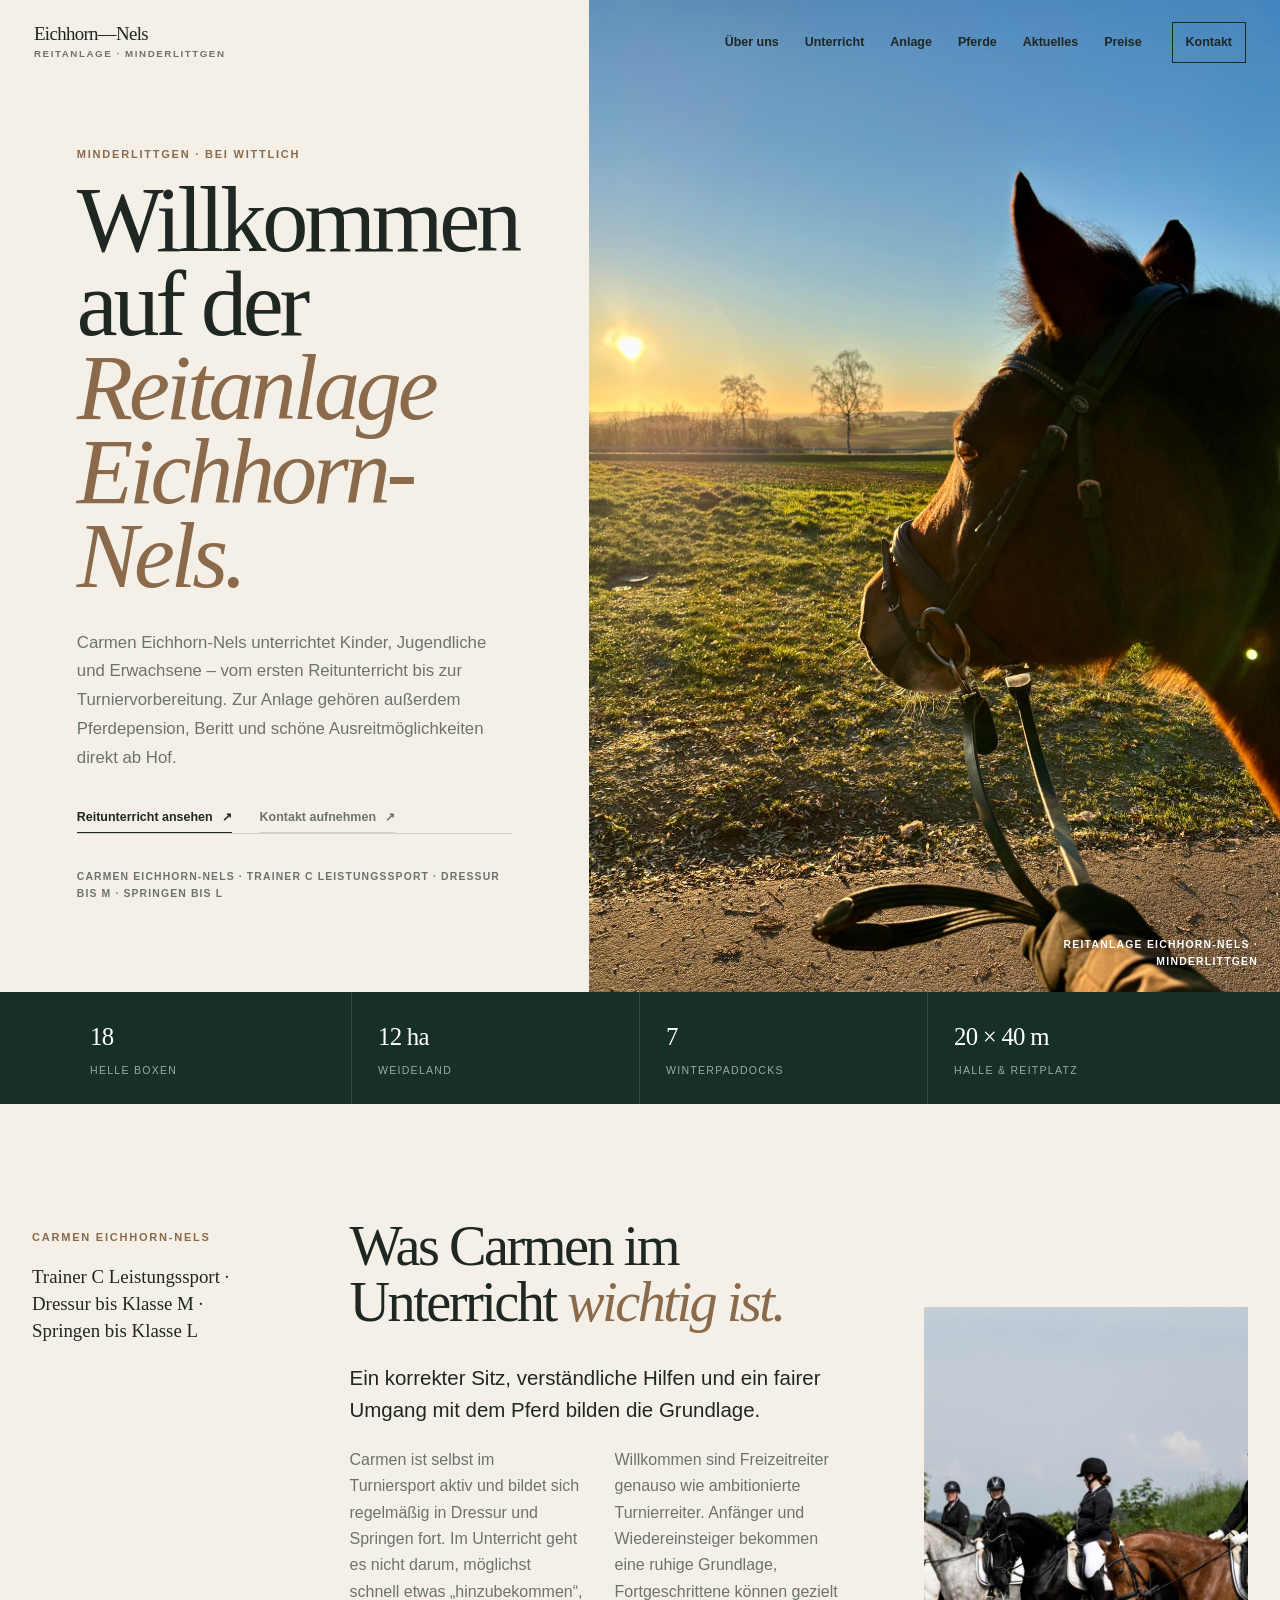
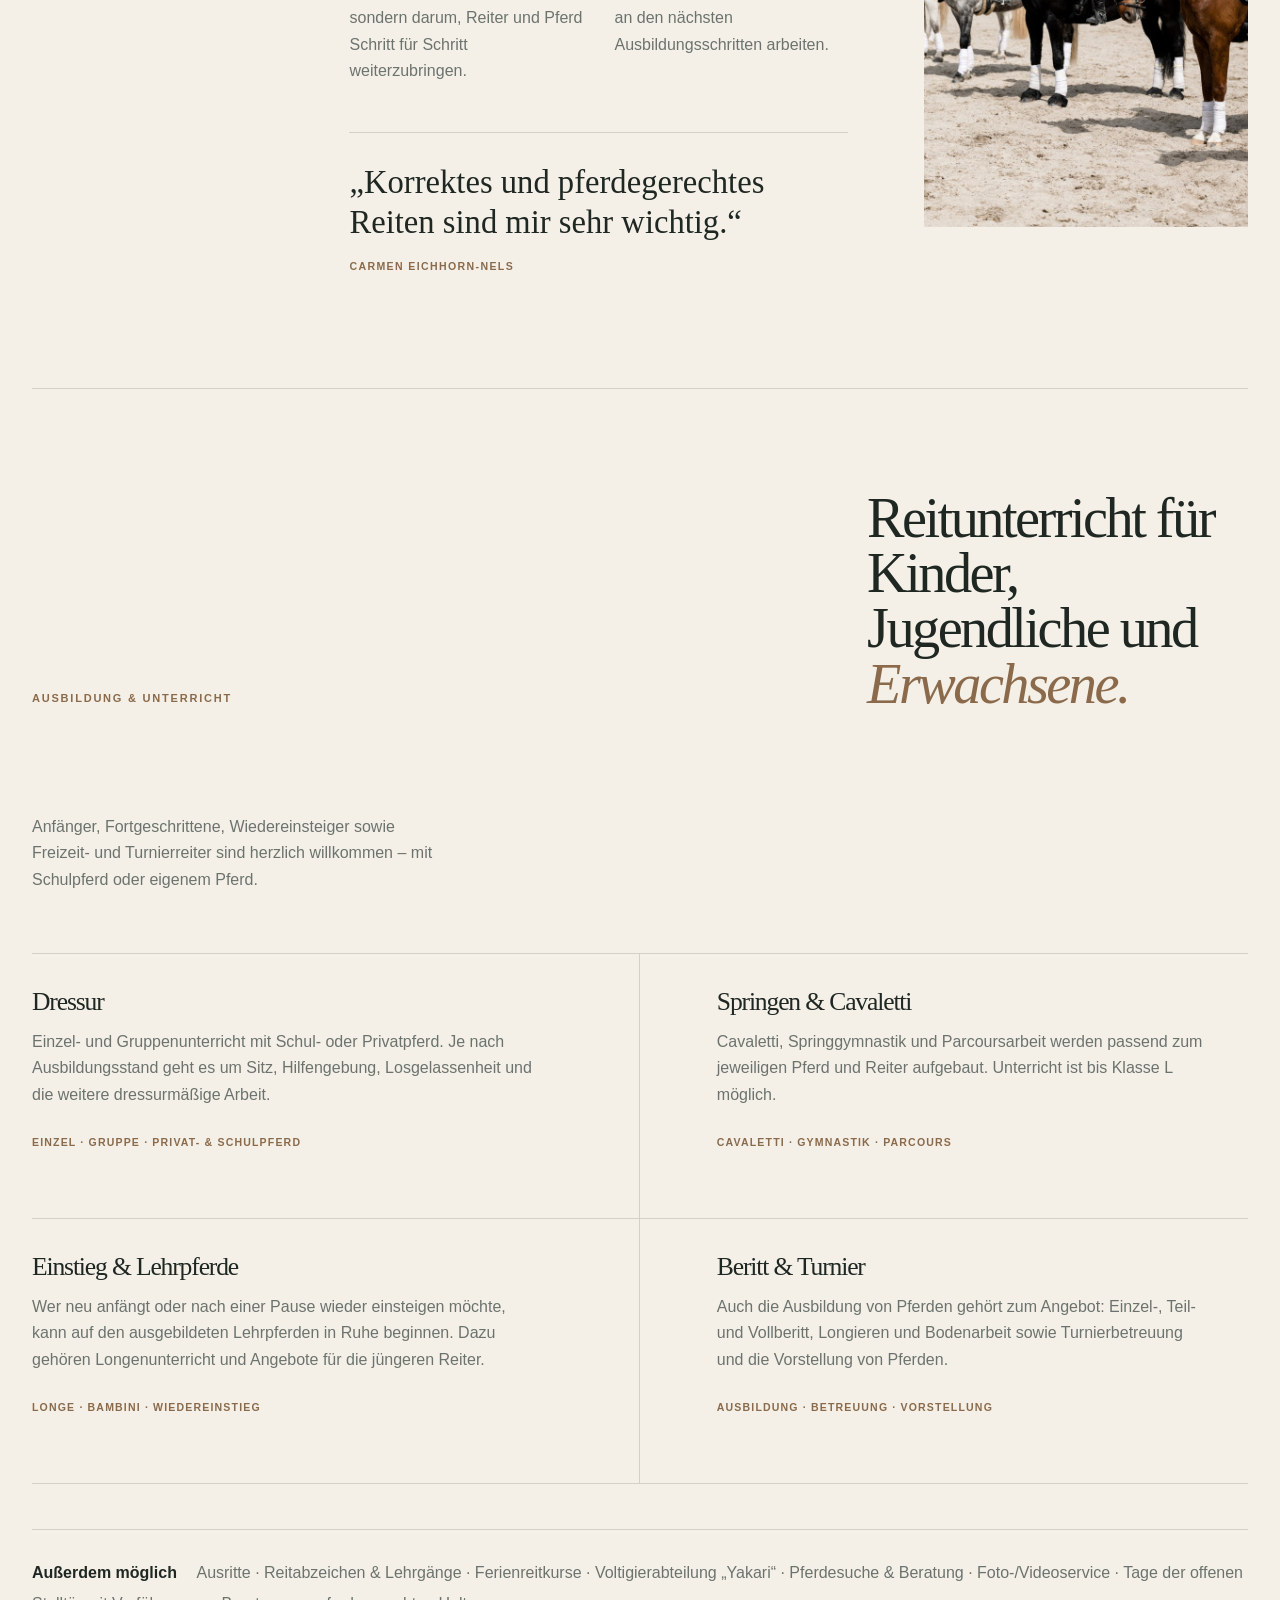
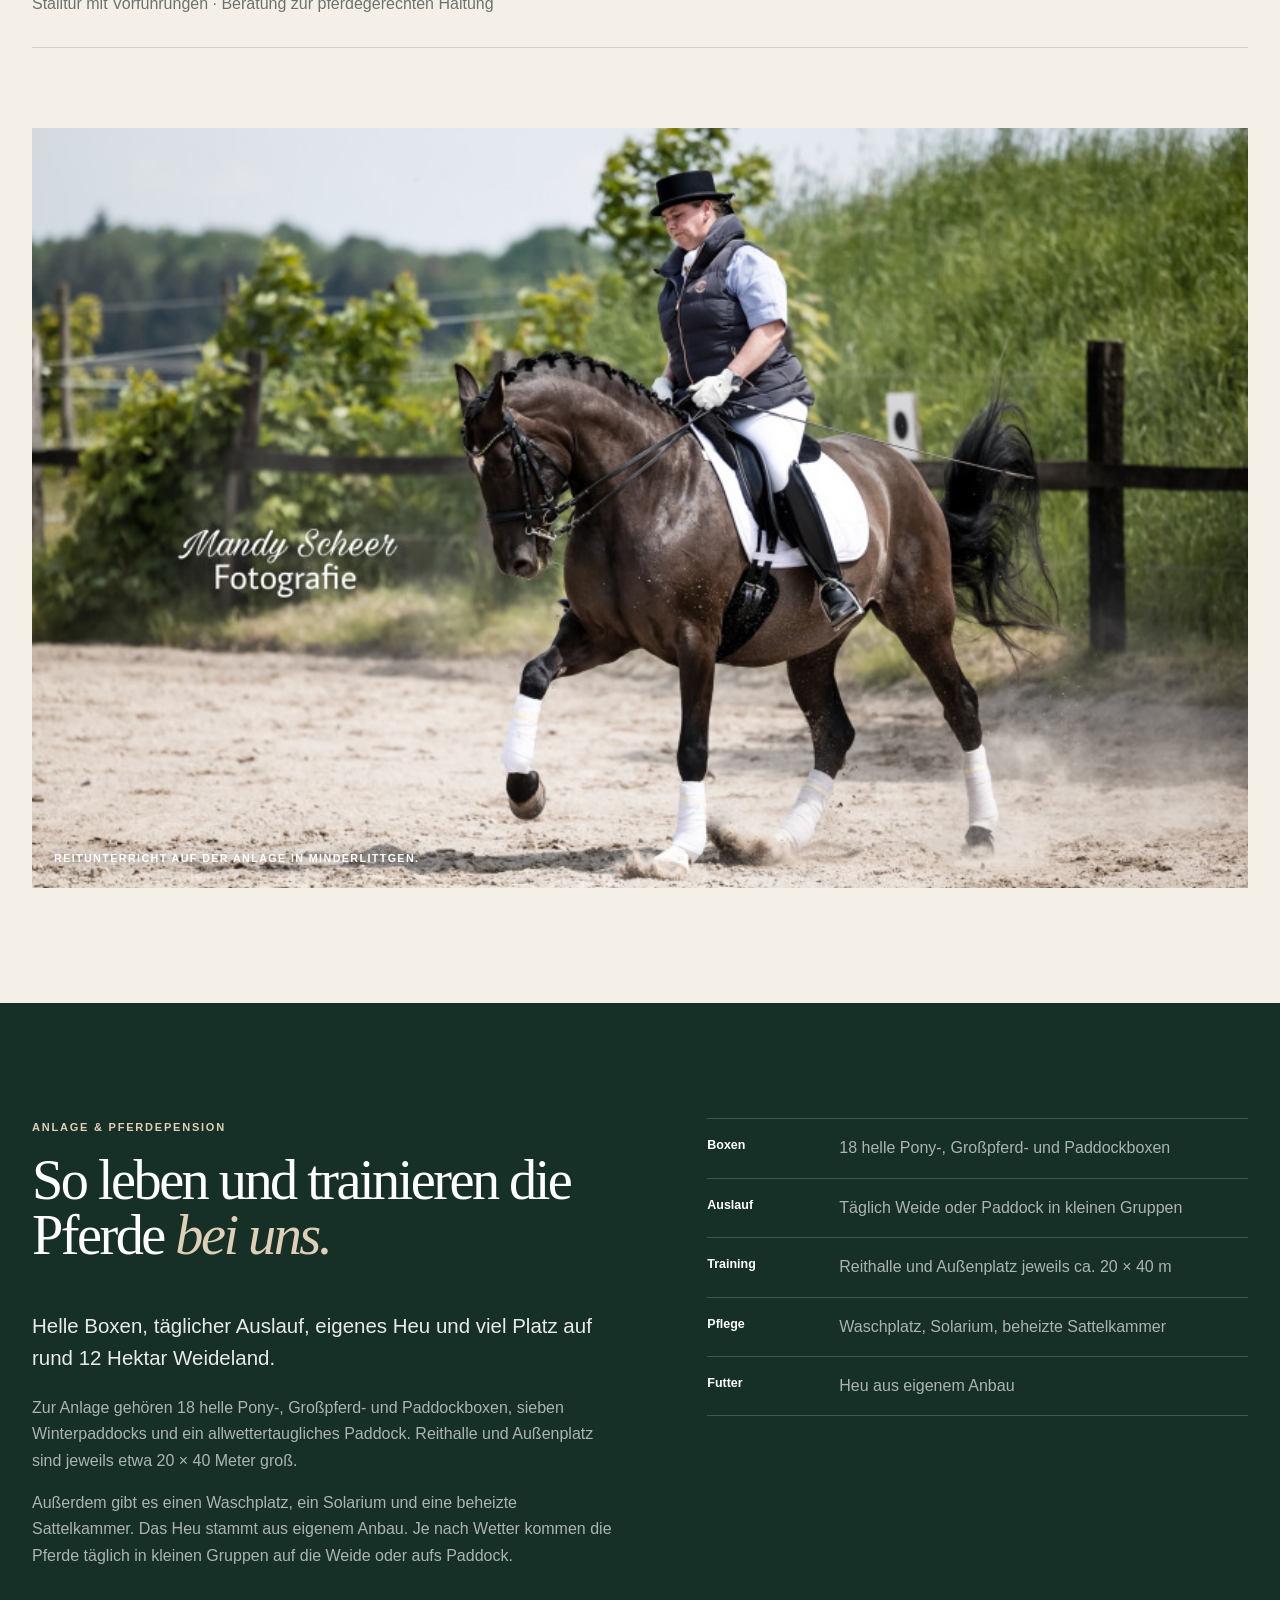
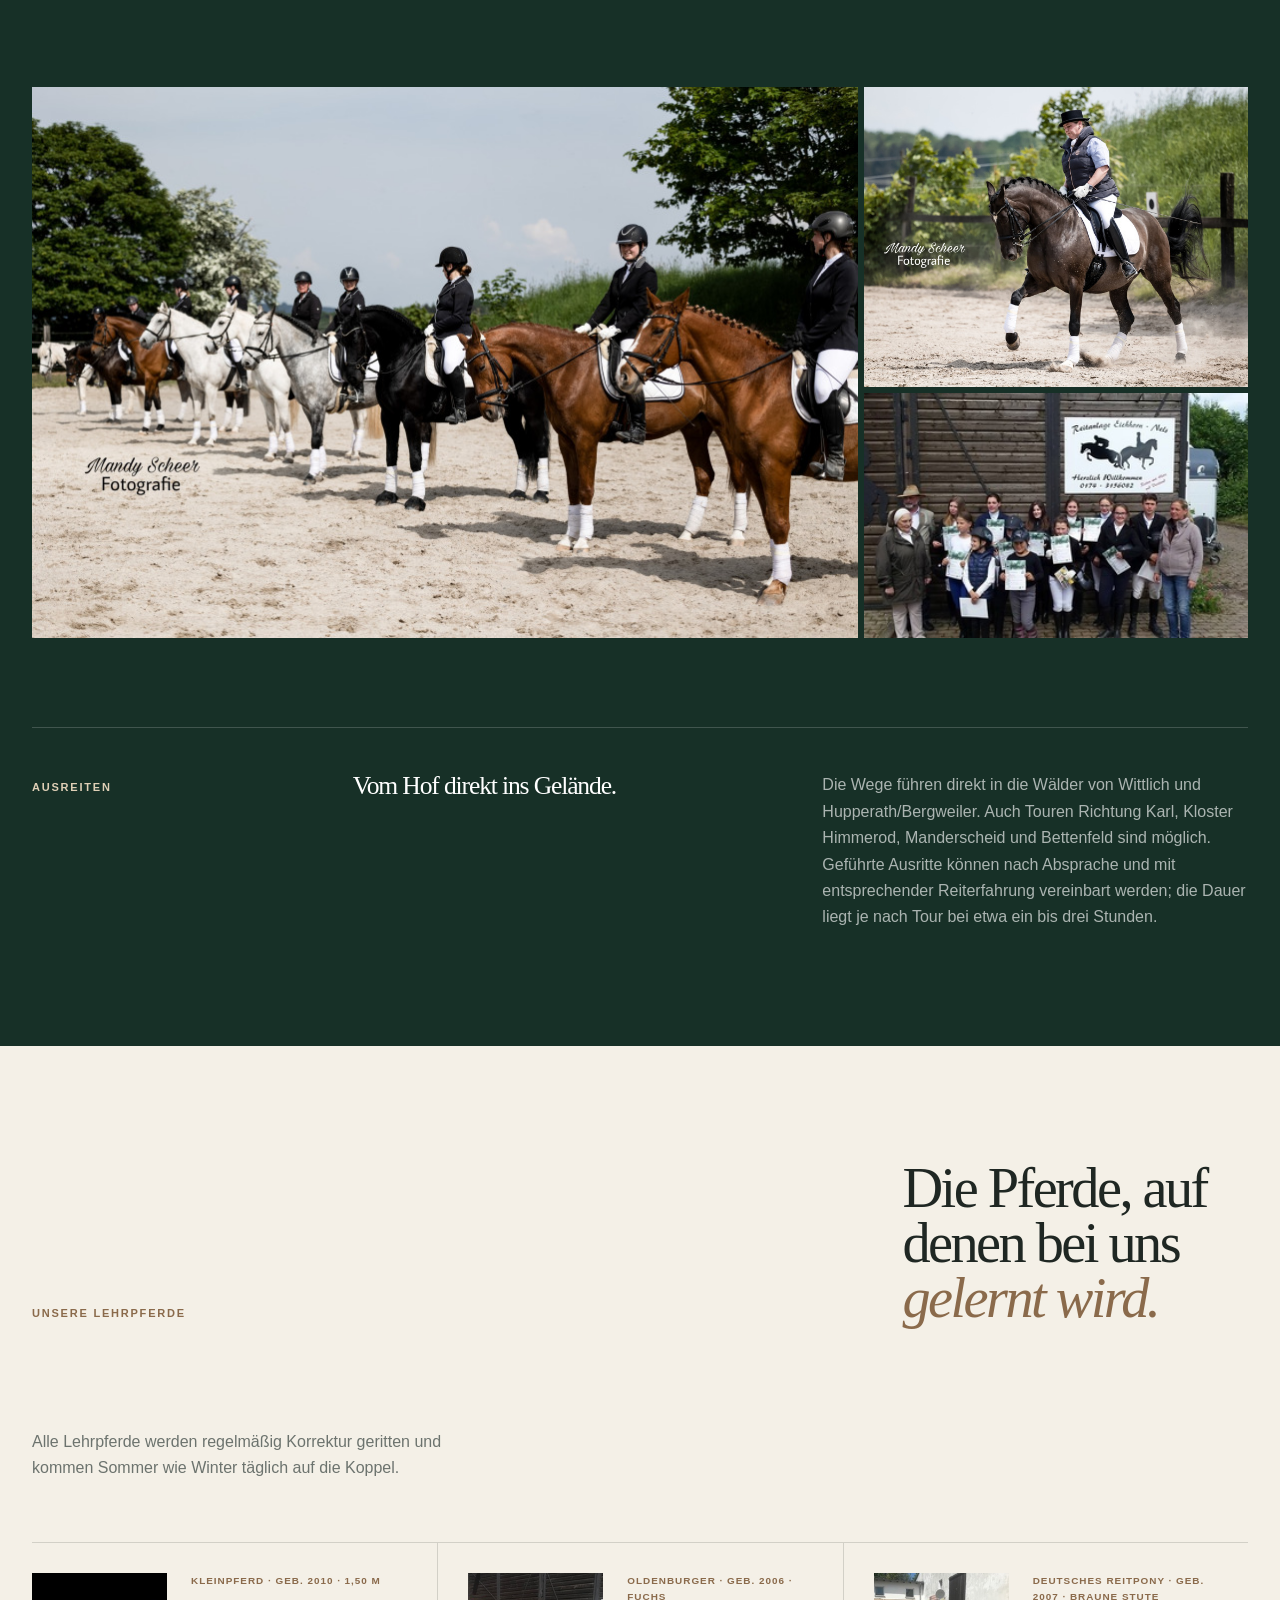
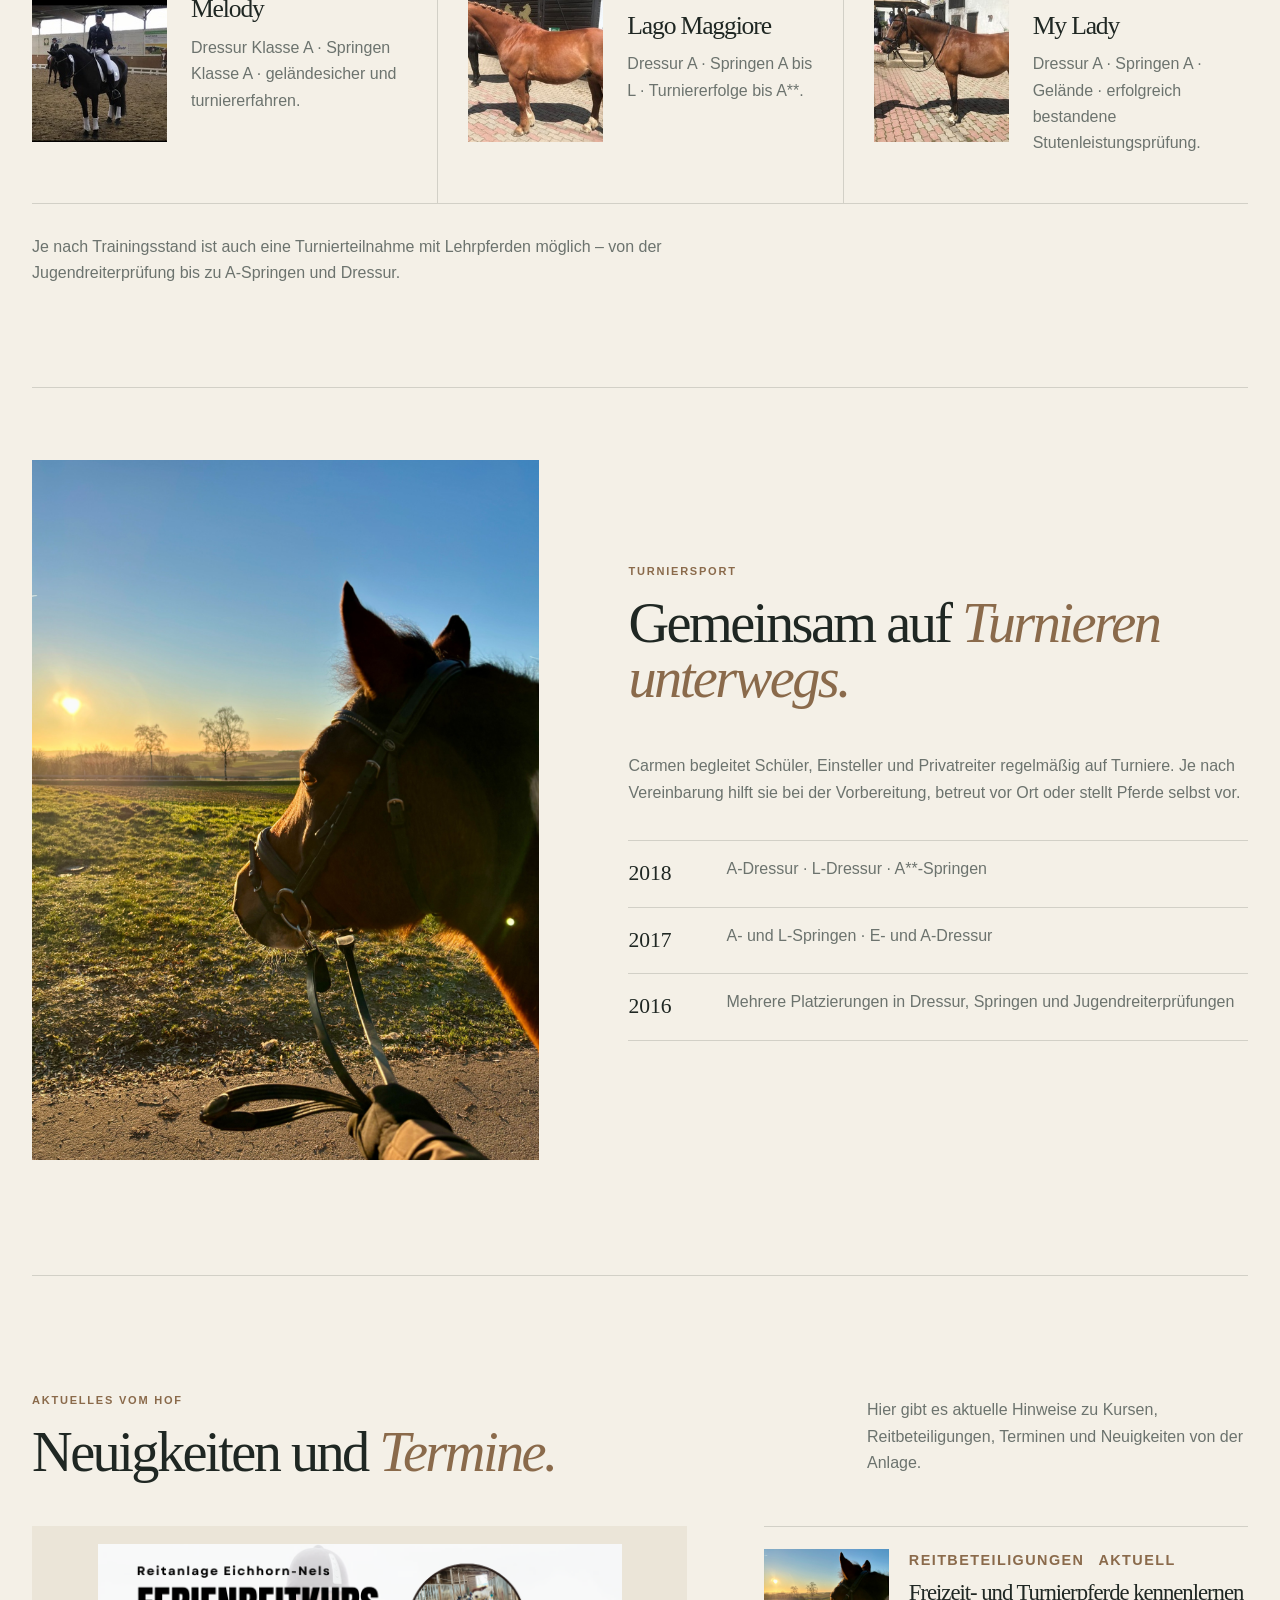
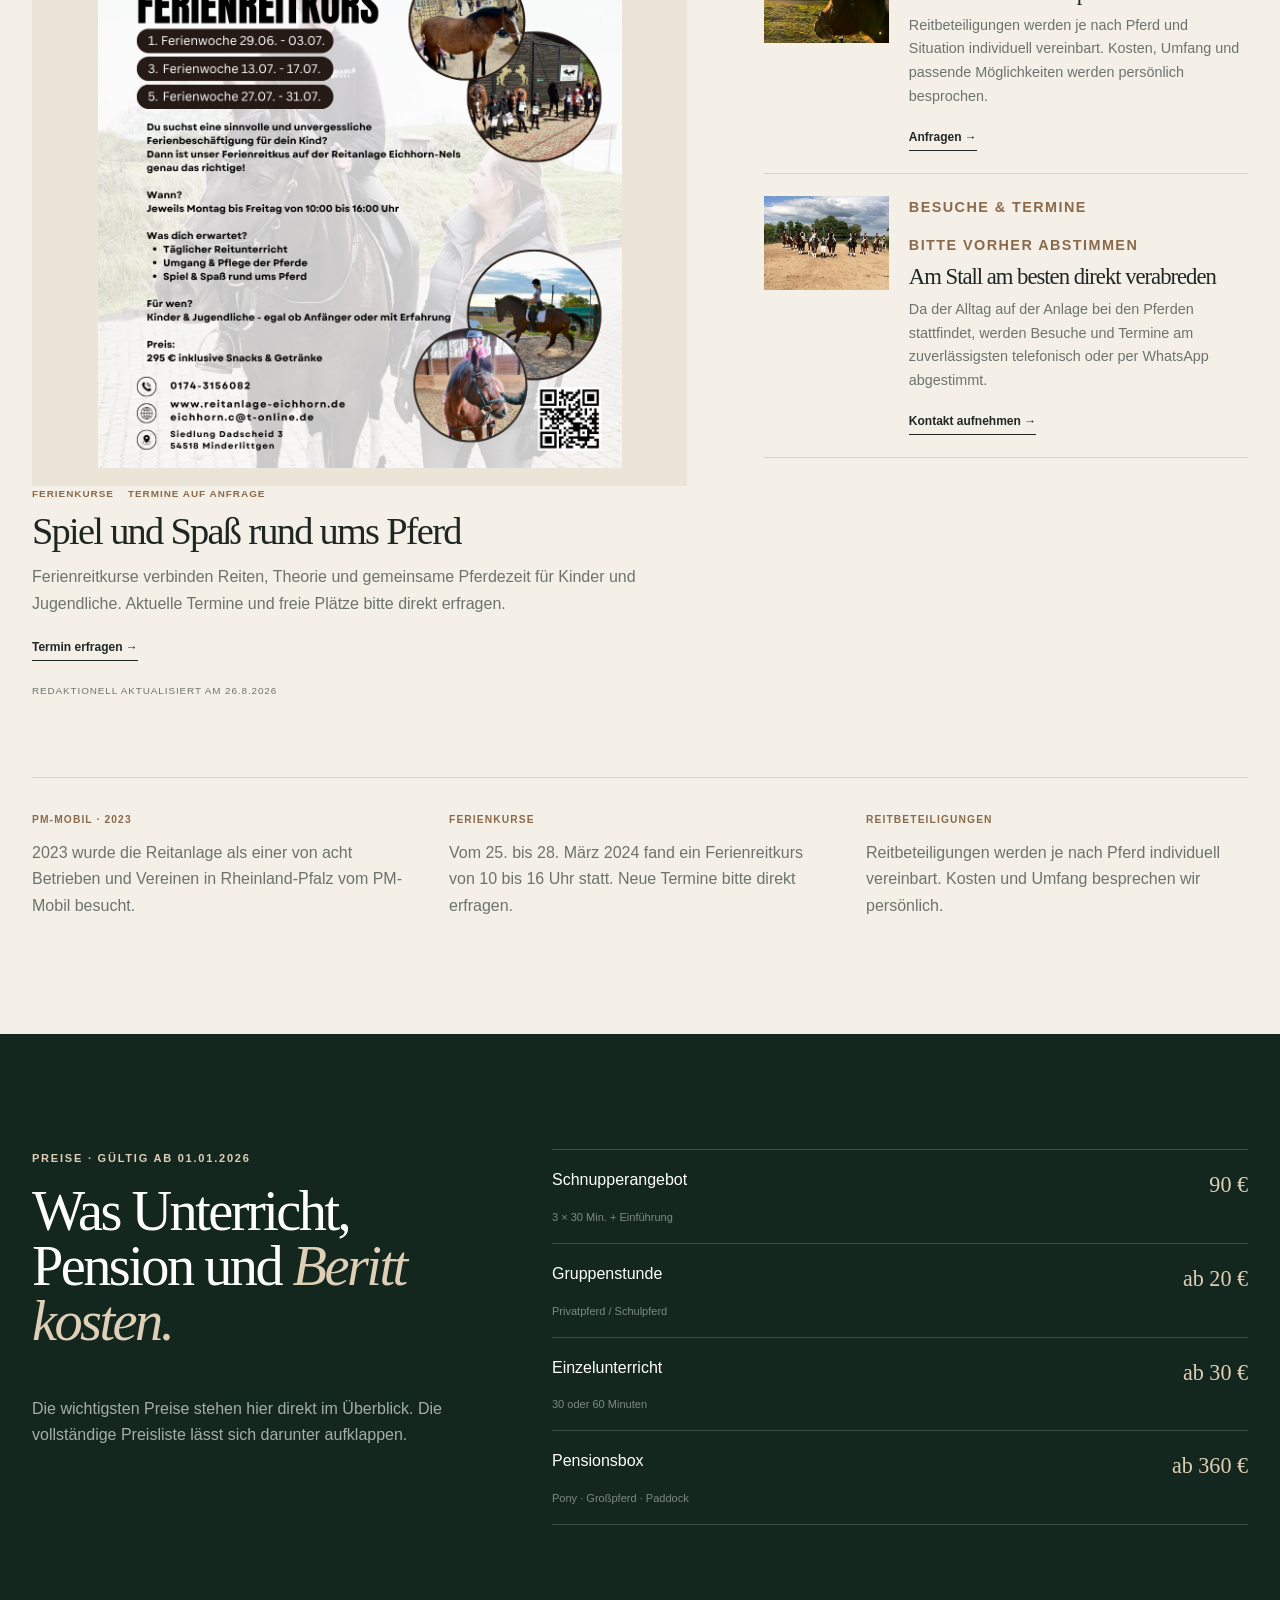
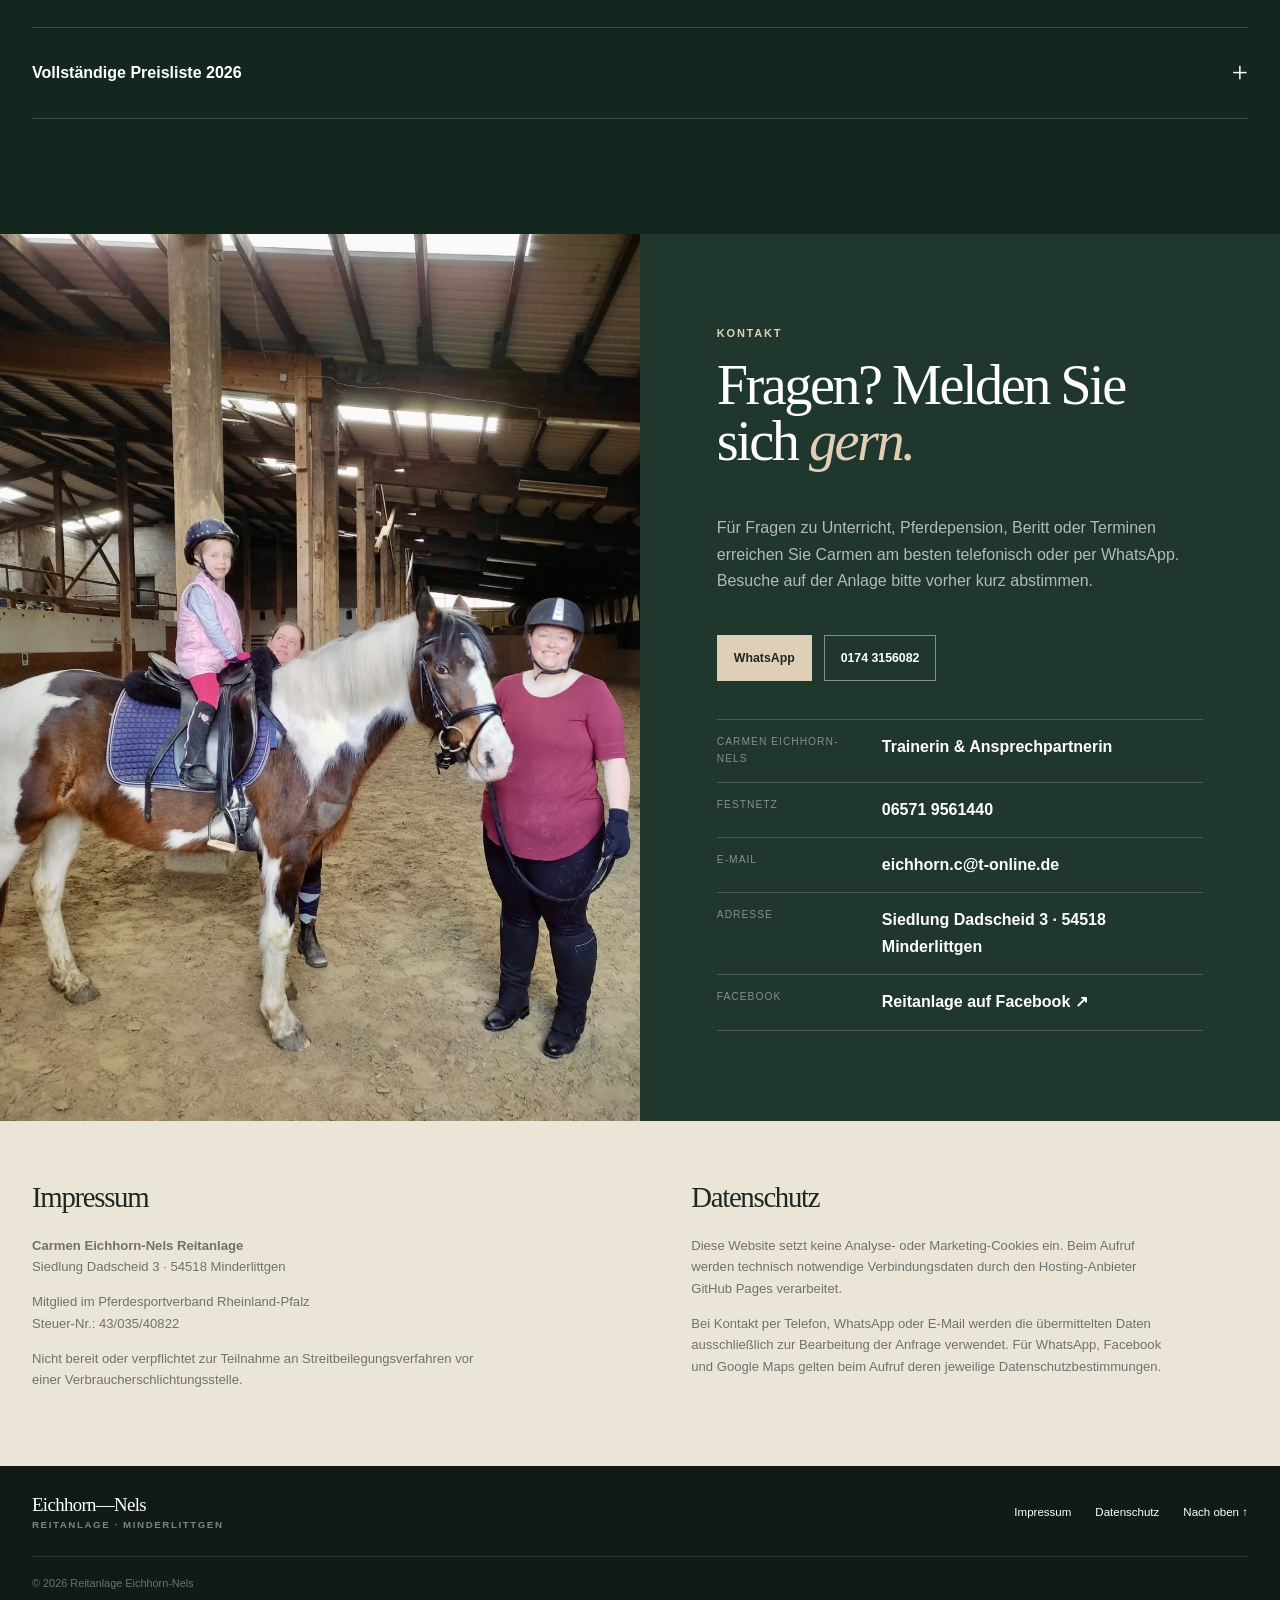
==== commit 114152e7: "Rewrite website copy in a warm personal professional tone" ====
--- a/index.html
+++ b/index.html
@@ -4,25 +4,25 @@
 <meta charset="utf-8">
 <meta name="viewport" content="width=device-width,initial-scale=1">
 <title>Reitanlage Eichhorn-Nels · Minderlittgen</title>
-<meta name="description" content="Reitunterricht, Pferdepension, Beritt, Ausritte, Reitabzeichen, Ferienkurse und Turnierbetreuung auf der Reitanlage Eichhorn-Nels in Minderlittgen bei Wittlich.">
+<meta name="description" content="Reitunterricht, Pferdepension, Beritt, Ausritte, Reitabzeichen, Ferienkurse und Turnierbetreuung bei Carmen Eichhorn-Nels in Minderlittgen bei Wittlich.">
 <meta name="theme-color" content="#173027"><meta name="robots" content="index,follow">
 <link rel="canonical" href="https://hapo3005.github.io/Reitanlage/">
-<meta property="og:type" content="website"><meta property="og:locale" content="de_DE"><meta property="og:title" content="Reitanlage Eichhorn-Nels · Minderlittgen"><meta property="og:description" content="Reell reiten. Pferdegerecht ausbilden. Persönlicher Unterricht und verantwortungsvolle Haltung bei Wittlich."><meta property="og:image" content="https://hapo3005.github.io/Reitanlage/images/reitbeteiligung1.png"><meta name="twitter:card" content="summary_large_image">
+<meta property="og:type" content="website"><meta property="og:locale" content="de_DE"><meta property="og:title" content="Reitanlage Eichhorn-Nels · Minderlittgen"><meta property="og:description" content="Reitunterricht, Pferdepension, Beritt und Turnierbetreuung bei Carmen Eichhorn-Nels in Minderlittgen bei Wittlich."><meta property="og:image" content="https://hapo3005.github.io/Reitanlage/images/reitbeteiligung1.png"><meta name="twitter:card" content="summary_large_image">
 <link rel="preload" as="image" href="images/reitbeteiligung1.png"><link rel="stylesheet" href="rebuild.css?v=20260826-mobile4">
 <script type="application/ld+json">{"@context":"https://schema.org","@type":["SportsActivityLocation","LocalBusiness"],"name":"Reitanlage Eichhorn-Nels","url":"https://hapo3005.github.io/Reitanlage/","telephone":"+49 174 3156082","email":"eichhorn.c@t-online.de","address":{"@type":"PostalAddress","streetAddress":"Siedlung Dadscheid 3","postalCode":"54518","addressLocality":"Minderlittgen","addressRegion":"Rheinland-Pfalz","addressCountry":"DE"},"priceRange":"€€"}</script>
 </head>
 <body>
 <a class="skip" href="#main">Zum Inhalt</a>
-<header class="header" data-header><a class="wordmark" href="#start" aria-label="Reitanlage Eichhorn-Nels – Startseite"><strong>Eichhorn—Nels</strong><span>Reitanlage · Minderlittgen</span></a><button class="menu" type="button" aria-expanded="false" aria-controls="nav" data-menu><span></span><span></span><span class="sr-only">Menü</span></button><nav id="nav" class="nav" data-nav aria-label="Hauptnavigation"><a href="#haltung">Haltung</a><a href="#ausbildung">Ausbildung</a><a href="#anlage">Anlage</a><a href="#pferde">Pferde</a><a href="#aktuelles">Aktuelles</a><a href="#preise">Preise</a><a class="nav-cta" href="#kontakt">Kontakt</a></nav></header>
+<header class="header" data-header><a class="wordmark" href="#start" aria-label="Reitanlage Eichhorn-Nels – Startseite"><strong>Eichhorn—Nels</strong><span>Reitanlage · Minderlittgen</span></a><button class="menu" type="button" aria-expanded="false" aria-controls="nav" data-menu><span></span><span></span><span class="sr-only">Menü</span></button><nav id="nav" class="nav" data-nav aria-label="Hauptnavigation"><a href="#haltung">Über uns</a><a href="#ausbildung">Unterricht</a><a href="#anlage">Anlage</a><a href="#pferde">Pferde</a><a href="#aktuelles">Aktuelles</a><a href="#preise">Preise</a><a class="nav-cta" href="#kontakt">Kontakt</a></nav></header>
 <main id="main">
-<section class="hero" id="start"><div class="hero-copy" data-reveal><p class="kicker">Minderlittgen · Eifel</p><h1>Reell reiten.<br><em>Pferdegerecht</em> ausbilden.</h1><p class="hero-intro">Persönlicher Unterricht, verantwortungsvolle Haltung und fundierte Ausbildung – für Reiter und Pferde, die langfristig weiterkommen sollen.</p><div class="hero-links"><a class="text-link" href="#ausbildung">Ausbildung entdecken</a><a class="text-link muted" href="#kontakt">Termin vereinbaren</a></div><p class="credential">Carmen Eichhorn-Nels · Trainer C Leistungssport · Dressur bis M · Springen bis L</p></div><figure class="hero-image"><img src="images/reitbeteiligung1.png" alt="Pferd im Abendlicht auf der Reitanlage Eichhorn-Nels"><figcaption>Minderlittgen · zwischen Stall, Pferd und Eifel.</figcaption></figure></section>
+<section class="hero" id="start"><div class="hero-copy" data-reveal><p class="kicker">Minderlittgen · bei Wittlich</p><h1>Willkommen auf der <em>Reitanlage Eichhorn-Nels.</em></h1><p class="hero-intro">Carmen Eichhorn-Nels unterrichtet Kinder, Jugendliche und Erwachsene – vom ersten Reitunterricht bis zur Turniervorbereitung. Zur Anlage gehören außerdem Pferdepension, Beritt und schöne Ausreitmöglichkeiten direkt ab Hof.</p><div class="hero-links"><a class="text-link" href="#ausbildung">Reitunterricht ansehen</a><a class="text-link muted" href="#kontakt">Kontakt aufnehmen</a></div><p class="credential">Carmen Eichhorn-Nels · Trainer C Leistungssport · Dressur bis M · Springen bis L</p></div><figure class="hero-image"><img src="images/reitbeteiligung1.png" alt="Pferd im Abendlicht auf der Reitanlage Eichhorn-Nels"><figcaption>Reitanlage Eichhorn-Nels · Minderlittgen</figcaption></figure></section>
 <section class="facts" aria-label="Eckdaten"><div><strong>18</strong><span>helle Boxen</span></div><div><strong>12 ha</strong><span>Weideland</span></div><div><strong>7</strong><span>Winterpaddocks</span></div><div><strong>20 × 40 m</strong><span>Halle & Reitplatz</span></div></section>
-<section class="chapter chapter-light" id="haltung"><div class="chapter-index"><p class="kicker">Die Haltung dahinter</p><p class="side-note">Gutes Reiten beginnt nicht beim Effekt, sondern beim Verständnis.</p></div><div class="philosophy-copy" data-reveal><h2>Eine Ausbildung, die Pferd und Reiter <em>ernst nimmt.</em></h2><p class="lead">Auf der Reitanlage Eichhorn-Nels gehören Ausbildung, Haltung und täglicher Umgang zusammen.</p><div class="copy-columns"><p>Carmen Eichhorn-Nels ist Trainer C Leistungssport, selbst erfolgreiche Turnierreiterin und nimmt regelmäßig an Fortbildungen in Dressur und Springen teil. Im Mittelpunkt stehen feine Kommunikation, minimale Hilfen und korrektes Reiten.</p><p>Unterricht gibt es für Freizeitreiter ebenso wie für ambitionierte Turnierreiter. Ziel ist die Harmonisierung von Pferd und Reiter – nachvollziehbar, pferdegerecht und passend zum jeweiligen Ausbildungsstand.</p></div><blockquote>„Korrektes und pferdegerechtes Reiten sind mir sehr wichtig.“<cite>Carmen Eichhorn-Nels</cite></blockquote></div><figure class="editorial-image" data-reveal><img src="images/eventbild1.png" alt="Reiter und Pferd bei der Arbeit auf der Reitanlage Eichhorn-Nels"></figure></section>
-<section class="chapter training" id="ausbildung"><header class="chapter-head" data-reveal><p class="kicker">Ausbildung & Unterricht</p><h2>Vom sicheren Sitz bis zum <em>Turnier.</em></h2><p>Für Kinder, Jugendliche und Erwachsene – Anfänger, Fortgeschrittene, Wiedereinsteiger, Freizeit- und Turnierreiter.</p></header><div class="training-grid"><article data-reveal><h3>Dressur & harmonisches Reiten</h3><p>Einzel- und Gruppenunterricht mit Privat- oder Schulpferd. Feine Hilfen, Losgelassenheit und solide Ausbildung bis Klasse M.</p><span>Einzel · Gruppe · Privat- & Schulpferd</span></article><article data-reveal><h3>Springen & Cavaletti</h3><p>Gymnastizierende Cavalettiarbeit, Springgymnastik und Parcoursreiten – passend zum Ausbildungsstand bis Klasse L.</p><span>Cavaletti · Gymnastik · Parcours</span></article><article data-reveal><h3>Einstieg & Lehrpferde</h3><p>Reell ausgebildete Lehrpferde ermöglichen einen sicheren Einstieg. Longenunterricht, Bambini-Angebote und Wiedereinstieg gehören dazu.</p><span>Longe · Bambini · Wiedereinstieg</span></article><article data-reveal><h3>Beritt & Turnier</h3><p>Aus- und Weiterbildung von Pferden, Teil- und Vollberitt, Longieren und Bodenarbeit sowie Turnierbetreuung und Vorstellung.</p><span>Ausbildung · Betreuung · Vorstellung</span></article></div><div class="service-ribbon" data-reveal><p><strong>Darüber hinaus</strong> Ausritte · Reitabzeichen & Lehrgänge · Ferienreitkurse · Voltigierabteilung „Yakari“ · Pferdesuche & Beratung · Foto-/Videoservice · Tage der offenen Stalltür mit Vorführungen · Beratung zur pferdegerechten Haltung</p></div><figure class="cinematic" data-reveal><img src="images/eventbild2.png" alt="Reitsport auf der Reitanlage Eichhorn-Nels"><figcaption>Unterricht mit Substanz – nicht nach Schema.</figcaption></figure></section>
-<section class="chapter stable" id="anlage"><div class="stable-copy" data-reveal><p class="kicker light">Anlage & Pferdepension</p><h2>Haltung, die man <em>sehen</em> kann.</h2><p class="lead light-text">Große helle Boxen, kleine Gruppen, täglicher Auslauf und viel eigenes Weideland.</p><p>Die Anlage verfügt über 18 helle Pony-, Großpferd- und Paddockboxen, sieben Winterpaddocks, ein allwettertaugliches Paddock und rund 12 Hektar Weideland. Reithalle und Reitplatz messen jeweils etwa 20 × 40 Meter.</p><p>Waschplatz, Solarium und eine beheizte Sattelkammer ergänzen die Anlage. Das Heu stammt aus eigenem Anbau. Der tägliche Weide- oder Paddockgang erfolgt witterungsbedingt in kleinen Gruppen.</p></div><dl class="stable-specs" data-reveal><div><dt>Boxen</dt><dd>18 helle Pony-, Großpferd- und Paddockboxen</dd></div><div><dt>Auslauf</dt><dd>Täglich Weide oder Paddock in kleinen Gruppen</dd></div><div><dt>Training</dt><dd>Reithalle und Außenplatz jeweils ca. 20 × 40 m</dd></div><div><dt>Pflege</dt><dd>Waschplatz, Solarium, beheizte Sattelkammer</dd></div><div><dt>Futter</dt><dd>Heu aus eigenem Anbau</dd></div></dl><div class="stable-gallery" data-reveal><figure class="sg-main"><img src="images/eventbild1.png" alt="Impression von der Reitanlage"></figure><figure><img src="images/eventbild2.png" alt="Reiter und Pferd"></figure><figure><img src="images/eventbild3.png" alt="Hofleben auf der Reitanlage"></figure></div><div class="terrain" data-reveal><p class="kicker light">Direkt vom Stall ins Gelände</p><h3>Wälder, Wege und Eifel vor der Tür.</h3><p>Direkter Anschluss an die Wälder von Wittlich und Hupperath/Bergweiler. Ausritte führen außerdem Richtung Karl, Kloster Himmerod, Manderscheid und Bettenfeld. Geführte Ausritte sind nach Terminabsprache und mit entsprechender Reiterfahrung möglich; Dauer nach Vereinbarung etwa ein bis drei Stunden.</p></div></section>
-<section class="chapter horses" id="pferde"><header class="chapter-head narrow" data-reveal><p class="kicker">Unsere Lehrpferde</p><h2>Partner, keine <em>Sportgeräte.</em></h2><p>Alle Lehrpferde werden regelmäßig Korrektur geritten und kommen Sommer wie Winter täglich auf die Koppel.</p></header><div class="horse-ledger"><article data-reveal><figure><img src="images/schulpferd1.png" alt="Schulpferd Melody"></figure><div><p class="horse-meta">Kleinpferd · geb. 2010 · 1,50 m</p><h3>Melody</h3><p>Dressur Klasse A · Springen Klasse A · geländesicher und turniererfahren.</p></div></article><article data-reveal><figure><img src="images/schulpferd2.png" alt="Lago Maggiore, Oldenburger"></figure><div><p class="horse-meta">Oldenburger · geb. 2006 · Fuchs</p><h3>Lago Maggiore</h3><p>Dressur A · Springen A bis L · Turniererfolge bis A**.</p></div></article><article data-reveal><figure><img src="images/schulpferd3.png" alt="Schulpferd My Lady"></figure><div><p class="horse-meta">Deutsches Reitpony · geb. 2007 · braune Stute</p><h3>My Lady</h3><p>Dressur A · Springen A · Gelände · erfolgreich bestandene Stutenleistungsprüfung.</p></div></article></div><p class="horse-note" data-reveal>Je nach Trainingsstand ist Turnierteilnahme mit Lehrpferden möglich – von der Jugendreiterprüfung bis zu A-Springen und Dressur.</p><div class="sport-story" data-reveal><figure><img src="images/reitbeteiligung1.png" alt="Reitbeteiligung und Turniersport"></figure><div><p class="kicker">Turniersport</p><h2>Erfahrung, die auch außerhalb des heimischen Platzes zählt.</h2><p>Die Reitanlage fährt regelmäßig auf Turniere. Schüler, Einsteller und Privatreiter werden bei ihrer Turnierreiterei unterstützt; auch die Turniervorstellung von Pferden kann übernommen werden.</p><dl class="results"><div><dt>2018</dt><dd>A-Dressur · L-Dressur · A**-Springen</dd></div><div><dt>2017</dt><dd>A- und L-Springen · E- und A-Dressur</dd></div><div><dt>2016</dt><dd>Mehrere Platzierungen in Dressur, Springen und Jugendreiterprüfungen</dd></div></dl></div></div></section>
-<section class="chapter news" id="aktuelles"><header class="chapter-head news-head" data-reveal><div><p class="kicker">Aktuelles vom Hof</p><h2>Was gerade <em>passiert.</em></h2></div><p>Termine, freie Möglichkeiten, Kurse und Neuigkeiten – bewusst kurz und direkt gepflegt.</p></header><div data-news-content class="news-host"><p>Aktuelles wird geladen …</p></div><p class="updated" data-news-updated></p><div class="history-strip" data-reveal><article><span>PM-Mobil · 2023</span><p>Als einer von acht Betrieben und Vereinen in Rheinland-Pfalz für einen Besuch ausgewählt; Impulse aus Ausbildung und Management fließen in die Arbeit ein.</p></article><article><span>Ferienkurse</span><p>Dokumentierter Kurs vom 25.–28. März 2024, jeweils 10–16 Uhr. Aktuelle Termine bitte direkt erfragen.</p></article><article><span>Reitbeteiligungen</span><p>Werden je nach Pferd und Situation individuell vereinbart; Kosten und Umfang persönlich besprechen.</p></article></div></section>
-<section class="chapter pricing" id="preise"><div class="pricing-intro" data-reveal><p class="kicker light">Preise · gültig ab 01.01.2026</p><h2>Transparent, bevor es <em>losgeht.</em></h2><p>Die wichtigsten Preise direkt, die vollständige Liste auf Wunsch.</p></div><dl class="price-highlight" data-reveal><div><dt>Schnupperangebot</dt><dd>90 €</dd><span>3 × 30 Min. + Einführung</span></div><div><dt>Gruppenstunde</dt><dd>ab 20 €</dd><span>Privatpferd / Schulpferd</span></div><div><dt>Einzelunterricht</dt><dd>ab 30 €</dd><span>30 oder 60 Minuten</span></div><div><dt>Pensionsbox</dt><dd>ab 360 €</dd><span>Pony · Großpferd · Paddock</span></div></dl><details class="price-details" data-reveal><summary><span>Vollständige Preisliste 2026</span><span aria-hidden="true">+</span></summary><div class="table-wrap"><table><thead><tr><th>Angebot</th><th>Bezeichnung</th><th>Dauer / Umfang</th><th>Einzelpreis</th><th>Karte / Monat</th></tr></thead><tbody><tr><td>Schnupperangebot</td><td>Jugendliche & Erwachsene</td><td>3 × Einzelunterricht je 30 Min. + Einführungsgespräch</td><td>90,00 €</td><td>–</td></tr><tr><td>Gruppenstunde</td><td>Jugendliche mit Schulpferd</td><td>60 Minuten</td><td>25,00 €</td><td>10er 230 € · 5er 120 €</td></tr><tr><td>Gruppenstunde</td><td>Erwachsene mit Schulpferd</td><td>60 Minuten</td><td>30,00 €</td><td>10er 270 € · 5er 145 €</td></tr><tr><td>Gruppenstunde</td><td>mit Privatpferd</td><td>60 Minuten</td><td>20,00 €</td><td>10er 180 € · 5er 95 €</td></tr><tr><td>Einzelunterricht</td><td>Schulpferd</td><td>60 Minuten</td><td>50,00 €</td><td>10er 470 € · 5er 240 €</td></tr><tr><td>Einzelunterricht</td><td>Schulpferd</td><td>30 Minuten</td><td>35,00 €</td><td>10er 320 € · 5er 165 €</td></tr><tr><td>Einzelunterricht</td><td>Privatpferd</td><td>60 Minuten</td><td>45,00 €</td><td>10er 420 € · 5er 215 €</td></tr><tr><td>Einzelunterricht</td><td>Privatpferd</td><td>30 Minuten</td><td>30,00 €</td><td>10er 270 € · 5er 140 €</td></tr><tr><td>Hallennutzung</td><td>mit Reitunterricht</td><td>–</td><td>5,00 €</td><td>–</td></tr><tr><td>Hallennutzung</td><td>ohne Reitunterricht</td><td>–</td><td>10,00 €</td><td>–</td></tr><tr><td>Longenunterricht</td><td>Jugendliche mit Schulpferd</td><td>30 Minuten</td><td>30,00 €</td><td>10er 270 € · 5er 145 €</td></tr><tr><td>Longenunterricht</td><td>Erwachsene mit Schulpferd</td><td>30 Minuten</td><td>35,00 €</td><td>10er 330 € · 5er 170 €</td></tr><tr><td>Ausritt</td><td>Schulpferd</td><td>Dauer nach Vereinbarung</td><td>35,00 € / Std.</td><td>–</td></tr><tr><td>Pensionsbox</td><td>Großpferd bis 16 qm</td><td>all inclusive*</td><td>390,00 € / Monat</td><td>Späne auf Anfrage</td></tr><tr><td>Pensionsbox</td><td>Ponybox bis 12 qm</td><td>all inclusive*</td><td>360,00 € / Monat</td><td>Späne auf Anfrage</td></tr><tr><td>Pensionsbox</td><td>Paddockbox</td><td>all inclusive*</td><td>430,00 € / Monat</td><td>Späne auf Anfrage</td></tr><tr><td>Pferdeausbildung</td><td>Einzelberitt</td><td>1 Tag pro Woche</td><td>45,00 € / Woche</td><td>160,00 € / Monat</td></tr><tr><td>Pferdeausbildung</td><td>Teilberitt</td><td>2 Tage pro Woche</td><td>80,00 € / Woche</td><td>280,00 € / Monat</td></tr><tr><td>Pferdeausbildung</td><td>Vollberitt</td><td>5 Tage pro Woche</td><td>auf Anfrage</td><td>500,00 € / Monat</td></tr><tr><td>Pferdeausbildung</td><td>Longieren / Bodenarbeit</td><td>1 Tag pro Woche · 30 Min.</td><td>30,00 € / Woche</td><td>110,00 € / Monat</td></tr><tr><td>Pferdeausbildung</td><td>Longieren / Bodenarbeit</td><td>1 Tag pro Woche · 45 Min.</td><td>38,00 € / Woche</td><td>140,00 € / Monat</td></tr><tr><td>Ferienkurs</td><td>Jugendliche 6–18 Jahre</td><td>5 Tage · 10–16 Uhr · Getränke, Snacks & Theorie inkl.</td><td>295,00 €</td><td>–</td></tr><tr><td>Winterdienst</td><td>Möhrenfütterung</td><td>zusätzliche Möhrenfütterung</td><td>auf Anfrage</td><td>–</td></tr><tr><td>Deckendienst</td><td>Ein- und Ausdecken</td><td>Weide- und Abschwitzdecke</td><td>50,00 €</td><td>–</td></tr></tbody></table></div><div class="price-notes"><p><strong>*All inclusive:</strong> 7 Tage witterungsbedingter Weide-/Paddockdienst sowie Nutzung von Anlage, Halle, Reitplatz und Waschplatz.</p><p>Alle Karten und gebuchten Monatsbeiträge werden nicht ausgezahlt oder erstattet und sind nicht übertragbar.</p><p>Alle gebuchten Leistungen, die nicht mindestens 24 Stunden vorher abgesagt werden, sind zu zahlen.</p></div></details></section>
-<section class="contact" id="kontakt"><figure class="contact-image"><img src="images/familieanuth.png" alt="Moment auf der Reitanlage Eichhorn-Nels"></figure><div class="contact-copy" data-reveal><p class="kicker light">Kontakt</p><h2>Am Stall zählt der <em>direkte Draht.</em></h2><p>Da auf der Anlage viel Zeit bei den Pferden verbracht wird und man eher selten online ist, ist die telefonische Kontaktaufnahme am zuverlässigsten. Besuche bitte vorher abstimmen.</p><div class="contact-actions"><a href="https://wa.me/491743156082?text=Hallo%20Frau%20Eichhorn-Nels%2C%20ich%20habe%20eine%20Anfrage%20zur%20Reitanlage." rel="noopener">WhatsApp</a><a href="tel:+491743156082">0174 3156082</a></div><address><p><span>Carmen Eichhorn-Nels</span><strong>Trainerin & Ansprechpartnerin</strong></p><p><span>Festnetz</span><a href="tel:+4965719561440">06571 9561440</a></p><p><span>E-Mail</span><a href="mailto:eichhorn.c@t-online.de">eichhorn.c@t-online.de</a></p><p><span>Adresse</span><a href="https://www.google.com/maps/search/?api=1&query=Siedlung+Dadscheid+3+54518+Minderlittgen" rel="noopener">Siedlung Dadscheid 3 · 54518 Minderlittgen</a></p><p><span>Facebook</span><a href="https://www.facebook.com/groups/403038393066632/" rel="noopener">Reitanlage auf Facebook ↗</a></p></address></div></section>
+<section class="chapter chapter-light" id="haltung"><div class="chapter-index"><p class="kicker">Carmen Eichhorn-Nels</p><p class="side-note">Trainer C Leistungssport · Dressur bis Klasse M · Springen bis Klasse L</p></div><div class="philosophy-copy" data-reveal><h2>Was Carmen im Unterricht <em>wichtig ist.</em></h2><p class="lead">Ein korrekter Sitz, verständliche Hilfen und ein fairer Umgang mit dem Pferd bilden die Grundlage.</p><div class="copy-columns"><p>Carmen ist selbst im Turniersport aktiv und bildet sich regelmäßig in Dressur und Springen fort. Im Unterricht geht es nicht darum, möglichst schnell etwas „hinzubekommen“, sondern darum, Reiter und Pferd Schritt für Schritt weiterzubringen.</p><p>Willkommen sind Freizeitreiter genauso wie ambitionierte Turnierreiter. Anfänger und Wiedereinsteiger bekommen eine ruhige Grundlage, Fortgeschrittene können gezielt an den nächsten Ausbildungsschritten arbeiten.</p></div><blockquote>„Korrektes und pferdegerechtes Reiten sind mir sehr wichtig.“<cite>Carmen Eichhorn-Nels</cite></blockquote></div><figure class="editorial-image" data-reveal><img src="images/eventbild1.png" alt="Reiter und Pferd bei der Arbeit auf der Reitanlage Eichhorn-Nels"></figure></section>
+<section class="chapter training" id="ausbildung"><header class="chapter-head" data-reveal><p class="kicker">Ausbildung & Unterricht</p><h2>Reitunterricht für Kinder, Jugendliche und <em>Erwachsene.</em></h2><p>Anfänger, Fortgeschrittene, Wiedereinsteiger sowie Freizeit- und Turnierreiter sind herzlich willkommen – mit Schulpferd oder eigenem Pferd.</p></header><div class="training-grid"><article data-reveal><h3>Dressur</h3><p>Einzel- und Gruppenunterricht mit Schul- oder Privatpferd. Je nach Ausbildungsstand geht es um Sitz, Hilfengebung, Losgelassenheit und die weitere dressurmäßige Arbeit.</p><span>Einzel · Gruppe · Privat- & Schulpferd</span></article><article data-reveal><h3>Springen & Cavaletti</h3><p>Cavaletti, Springgymnastik und Parcoursarbeit werden passend zum jeweiligen Pferd und Reiter aufgebaut. Unterricht ist bis Klasse L möglich.</p><span>Cavaletti · Gymnastik · Parcours</span></article><article data-reveal><h3>Einstieg & Lehrpferde</h3><p>Wer neu anfängt oder nach einer Pause wieder einsteigen möchte, kann auf den ausgebildeten Lehrpferden in Ruhe beginnen. Dazu gehören Longenunterricht und Angebote für die jüngeren Reiter.</p><span>Longe · Bambini · Wiedereinstieg</span></article><article data-reveal><h3>Beritt & Turnier</h3><p>Auch die Ausbildung von Pferden gehört zum Angebot: Einzel-, Teil- und Vollberitt, Longieren und Bodenarbeit sowie Turnierbetreuung und die Vorstellung von Pferden.</p><span>Ausbildung · Betreuung · Vorstellung</span></article></div><div class="service-ribbon" data-reveal><p><strong>Außerdem möglich</strong> Ausritte · Reitabzeichen & Lehrgänge · Ferienreitkurse · Voltigierabteilung „Yakari“ · Pferdesuche & Beratung · Foto-/Videoservice · Tage der offenen Stalltür mit Vorführungen · Beratung zur pferdegerechten Haltung</p></div><figure class="cinematic" data-reveal><img src="images/eventbild2.png" alt="Reitsport auf der Reitanlage Eichhorn-Nels"><figcaption>Reitunterricht auf der Anlage in Minderlittgen.</figcaption></figure></section>
+<section class="chapter stable" id="anlage"><div class="stable-copy" data-reveal><p class="kicker light">Anlage & Pferdepension</p><h2>So leben und trainieren die Pferde <em>bei uns.</em></h2><p class="lead light-text">Helle Boxen, täglicher Auslauf, eigenes Heu und viel Platz auf rund 12 Hektar Weideland.</p><p>Zur Anlage gehören 18 helle Pony-, Großpferd- und Paddockboxen, sieben Winterpaddocks und ein allwettertaugliches Paddock. Reithalle und Außenplatz sind jeweils etwa 20 × 40 Meter groß.</p><p>Außerdem gibt es einen Waschplatz, ein Solarium und eine beheizte Sattelkammer. Das Heu stammt aus eigenem Anbau. Je nach Wetter kommen die Pferde täglich in kleinen Gruppen auf die Weide oder aufs Paddock.</p></div><dl class="stable-specs" data-reveal><div><dt>Boxen</dt><dd>18 helle Pony-, Großpferd- und Paddockboxen</dd></div><div><dt>Auslauf</dt><dd>Täglich Weide oder Paddock in kleinen Gruppen</dd></div><div><dt>Training</dt><dd>Reithalle und Außenplatz jeweils ca. 20 × 40 m</dd></div><div><dt>Pflege</dt><dd>Waschplatz, Solarium, beheizte Sattelkammer</dd></div><div><dt>Futter</dt><dd>Heu aus eigenem Anbau</dd></div></dl><div class="stable-gallery" data-reveal><figure class="sg-main"><img src="images/eventbild1.png" alt="Impression von der Reitanlage"></figure><figure><img src="images/eventbild2.png" alt="Reiter und Pferd"></figure><figure><img src="images/eventbild3.png" alt="Hofleben auf der Reitanlage"></figure></div><div class="terrain" data-reveal><p class="kicker light">Ausreiten</p><h3>Vom Hof direkt ins Gelände.</h3><p>Die Wege führen direkt in die Wälder von Wittlich und Hupperath/Bergweiler. Auch Touren Richtung Karl, Kloster Himmerod, Manderscheid und Bettenfeld sind möglich. Geführte Ausritte können nach Absprache und mit entsprechender Reiterfahrung vereinbart werden; die Dauer liegt je nach Tour bei etwa ein bis drei Stunden.</p></div></section>
+<section class="chapter horses" id="pferde"><header class="chapter-head narrow" data-reveal><p class="kicker">Unsere Lehrpferde</p><h2>Die Pferde, auf denen bei uns <em>gelernt wird.</em></h2><p>Alle Lehrpferde werden regelmäßig Korrektur geritten und kommen Sommer wie Winter täglich auf die Koppel.</p></header><div class="horse-ledger"><article data-reveal><figure><img src="images/schulpferd1.png" alt="Schulpferd Melody"></figure><div><p class="horse-meta">Kleinpferd · geb. 2010 · 1,50 m</p><h3>Melody</h3><p>Dressur Klasse A · Springen Klasse A · geländesicher und turniererfahren.</p></div></article><article data-reveal><figure><img src="images/schulpferd2.png" alt="Lago Maggiore, Oldenburger"></figure><div><p class="horse-meta">Oldenburger · geb. 2006 · Fuchs</p><h3>Lago Maggiore</h3><p>Dressur A · Springen A bis L · Turniererfolge bis A**.</p></div></article><article data-reveal><figure><img src="images/schulpferd3.png" alt="Schulpferd My Lady"></figure><div><p class="horse-meta">Deutsches Reitpony · geb. 2007 · braune Stute</p><h3>My Lady</h3><p>Dressur A · Springen A · Gelände · erfolgreich bestandene Stutenleistungsprüfung.</p></div></article></div><p class="horse-note" data-reveal>Je nach Trainingsstand ist auch eine Turnierteilnahme mit Lehrpferden möglich – von der Jugendreiterprüfung bis zu A-Springen und Dressur.</p><div class="sport-story" data-reveal><figure><img src="images/reitbeteiligung1.png" alt="Reitbeteiligung und Turniersport"></figure><div><p class="kicker">Turniersport</p><h2>Gemeinsam auf <em>Turnieren unterwegs.</em></h2><p>Carmen begleitet Schüler, Einsteller und Privatreiter regelmäßig auf Turniere. Je nach Vereinbarung hilft sie bei der Vorbereitung, betreut vor Ort oder stellt Pferde selbst vor.</p><dl class="results"><div><dt>2018</dt><dd>A-Dressur · L-Dressur · A**-Springen</dd></div><div><dt>2017</dt><dd>A- und L-Springen · E- und A-Dressur</dd></div><div><dt>2016</dt><dd>Mehrere Platzierungen in Dressur, Springen und Jugendreiterprüfungen</dd></div></dl></div></div></section>
+<section class="chapter news" id="aktuelles"><header class="chapter-head news-head" data-reveal><div><p class="kicker">Aktuelles vom Hof</p><h2>Neuigkeiten und <em>Termine.</em></h2></div><p>Hier gibt es aktuelle Hinweise zu Kursen, Reitbeteiligungen, Terminen und Neuigkeiten von der Anlage.</p></header><div data-news-content class="news-host"><p>Aktuelles wird geladen …</p></div><p class="updated" data-news-updated></p><div class="history-strip" data-reveal><article><span>PM-Mobil · 2023</span><p>2023 wurde die Reitanlage als einer von acht Betrieben und Vereinen in Rheinland-Pfalz vom PM-Mobil besucht.</p></article><article><span>Ferienkurse</span><p>Vom 25. bis 28. März 2024 fand ein Ferienreitkurs von 10 bis 16 Uhr statt. Neue Termine bitte direkt erfragen.</p></article><article><span>Reitbeteiligungen</span><p>Reitbeteiligungen werden je nach Pferd individuell vereinbart. Kosten und Umfang besprechen wir persönlich.</p></article></div></section>
+<section class="chapter pricing" id="preise"><div class="pricing-intro" data-reveal><p class="kicker light">Preise · gültig ab 01.01.2026</p><h2>Was Unterricht, Pension und <em>Beritt kosten.</em></h2><p>Die wichtigsten Preise stehen hier direkt im Überblick. Die vollständige Preisliste lässt sich darunter aufklappen.</p></div><dl class="price-highlight" data-reveal><div><dt>Schnupperangebot</dt><dd>90 €</dd><span>3 × 30 Min. + Einführung</span></div><div><dt>Gruppenstunde</dt><dd>ab 20 €</dd><span>Privatpferd / Schulpferd</span></div><div><dt>Einzelunterricht</dt><dd>ab 30 €</dd><span>30 oder 60 Minuten</span></div><div><dt>Pensionsbox</dt><dd>ab 360 €</dd><span>Pony · Großpferd · Paddock</span></div></dl><details class="price-details" data-reveal><summary><span>Vollständige Preisliste 2026</span><span aria-hidden="true">+</span></summary><div class="table-wrap"><table><thead><tr><th>Angebot</th><th>Bezeichnung</th><th>Dauer / Umfang</th><th>Einzelpreis</th><th>Karte / Monat</th></tr></thead><tbody><tr><td>Schnupperangebot</td><td>Jugendliche & Erwachsene</td><td>3 × Einzelunterricht je 30 Min. + Einführungsgespräch</td><td>90,00 €</td><td>–</td></tr><tr><td>Gruppenstunde</td><td>Jugendliche mit Schulpferd</td><td>60 Minuten</td><td>25,00 €</td><td>10er 230 € · 5er 120 €</td></tr><tr><td>Gruppenstunde</td><td>Erwachsene mit Schulpferd</td><td>60 Minuten</td><td>30,00 €</td><td>10er 270 € · 5er 145 €</td></tr><tr><td>Gruppenstunde</td><td>mit Privatpferd</td><td>60 Minuten</td><td>20,00 €</td><td>10er 180 € · 5er 95 €</td></tr><tr><td>Einzelunterricht</td><td>Schulpferd</td><td>60 Minuten</td><td>50,00 €</td><td>10er 470 € · 5er 240 €</td></tr><tr><td>Einzelunterricht</td><td>Schulpferd</td><td>30 Minuten</td><td>35,00 €</td><td>10er 320 € · 5er 165 €</td></tr><tr><td>Einzelunterricht</td><td>Privatpferd</td><td>60 Minuten</td><td>45,00 €</td><td>10er 420 € · 5er 215 €</td></tr><tr><td>Einzelunterricht</td><td>Privatpferd</td><td>30 Minuten</td><td>30,00 €</td><td>10er 270 € · 5er 140 €</td></tr><tr><td>Hallennutzung</td><td>mit Reitunterricht</td><td>–</td><td>5,00 €</td><td>–</td></tr><tr><td>Hallennutzung</td><td>ohne Reitunterricht</td><td>–</td><td>10,00 €</td><td>–</td></tr><tr><td>Longenunterricht</td><td>Jugendliche mit Schulpferd</td><td>30 Minuten</td><td>30,00 €</td><td>10er 270 € · 5er 145 €</td></tr><tr><td>Longenunterricht</td><td>Erwachsene mit Schulpferd</td><td>30 Minuten</td><td>35,00 €</td><td>10er 330 € · 5er 170 €</td></tr><tr><td>Ausritt</td><td>Schulpferd</td><td>Dauer nach Vereinbarung</td><td>35,00 € / Std.</td><td>–</td></tr><tr><td>Pensionsbox</td><td>Großpferd bis 16 qm</td><td>all inclusive*</td><td>390,00 € / Monat</td><td>Späne auf Anfrage</td></tr><tr><td>Pensionsbox</td><td>Ponybox bis 12 qm</td><td>all inclusive*</td><td>360,00 € / Monat</td><td>Späne auf Anfrage</td></tr><tr><td>Pensionsbox</td><td>Paddockbox</td><td>all inclusive*</td><td>430,00 € / Monat</td><td>Späne auf Anfrage</td></tr><tr><td>Pferdeausbildung</td><td>Einzelberitt</td><td>1 Tag pro Woche</td><td>45,00 € / Woche</td><td>160,00 € / Monat</td></tr><tr><td>Pferdeausbildung</td><td>Teilberitt</td><td>2 Tage pro Woche</td><td>80,00 € / Woche</td><td>280,00 € / Monat</td></tr><tr><td>Pferdeausbildung</td><td>Vollberitt</td><td>5 Tage pro Woche</td><td>auf Anfrage</td><td>500,00 € / Monat</td></tr><tr><td>Pferdeausbildung</td><td>Longieren / Bodenarbeit</td><td>1 Tag pro Woche · 30 Min.</td><td>30,00 € / Woche</td><td>110,00 € / Monat</td></tr><tr><td>Pferdeausbildung</td><td>Longieren / Bodenarbeit</td><td>1 Tag pro Woche · 45 Min.</td><td>38,00 € / Woche</td><td>140,00 € / Monat</td></tr><tr><td>Ferienkurs</td><td>Jugendliche 6–18 Jahre</td><td>5 Tage · 10–16 Uhr · Getränke, Snacks & Theorie inkl.</td><td>295,00 €</td><td>–</td></tr><tr><td>Winterdienst</td><td>Möhrenfütterung</td><td>zusätzliche Möhrenfütterung</td><td>auf Anfrage</td><td>–</td></tr><tr><td>Deckendienst</td><td>Ein- und Ausdecken</td><td>Weide- und Abschwitzdecke</td><td>50,00 €</td><td>–</td></tr></tbody></table></div><div class="price-notes"><p><strong>*All inclusive:</strong> 7 Tage witterungsbedingter Weide-/Paddockdienst sowie Nutzung von Anlage, Halle, Reitplatz und Waschplatz.</p><p>Alle Karten und gebuchten Monatsbeiträge werden nicht ausgezahlt oder erstattet und sind nicht übertragbar.</p><p>Alle gebuchten Leistungen, die nicht mindestens 24 Stunden vorher abgesagt werden, sind zu zahlen.</p></div></details></section>
+<section class="contact" id="kontakt"><figure class="contact-image"><img src="images/familieanuth.png" alt="Moment auf der Reitanlage Eichhorn-Nels"></figure><div class="contact-copy" data-reveal><p class="kicker light">Kontakt</p><h2>Fragen? Melden Sie sich <em>gern.</em></h2><p>Für Fragen zu Unterricht, Pferdepension, Beritt oder Terminen erreichen Sie Carmen am besten telefonisch oder per WhatsApp. Besuche auf der Anlage bitte vorher kurz abstimmen.</p><div class="contact-actions"><a href="https://wa.me/491743156082?text=Hallo%20Frau%20Eichhorn-Nels%2C%20ich%20habe%20eine%20Anfrage%20zur%20Reitanlage." rel="noopener">WhatsApp</a><a href="tel:+491743156082">0174 3156082</a></div><address><p><span>Carmen Eichhorn-Nels</span><strong>Trainerin & Ansprechpartnerin</strong></p><p><span>Festnetz</span><a href="tel:+4965719561440">06571 9561440</a></p><p><span>E-Mail</span><a href="mailto:eichhorn.c@t-online.de">eichhorn.c@t-online.de</a></p><p><span>Adresse</span><a href="https://www.google.com/maps/search/?api=1&query=Siedlung+Dadscheid+3+54518+Minderlittgen" rel="noopener">Siedlung Dadscheid 3 · 54518 Minderlittgen</a></p><p><span>Facebook</span><a href="https://www.facebook.com/groups/403038393066632/" rel="noopener">Reitanlage auf Facebook ↗</a></p></address></div></section>
 <section class="legal" id="impressum"><div><h2>Impressum</h2><p><strong>Carmen Eichhorn-Nels Reitanlage</strong><br>Siedlung Dadscheid 3 · 54518 Minderlittgen</p><p>Mitglied im Pferdesportverband Rheinland-Pfalz<br>Steuer-Nr.: 43/035/40822</p><p>Nicht bereit oder verpflichtet zur Teilnahme an Streitbeilegungsverfahren vor einer Verbraucherschlichtungsstelle.</p></div><div id="datenschutz"><h2>Datenschutz</h2><p>Diese Website setzt keine Analyse- oder Marketing-Cookies ein. Beim Aufruf werden technisch notwendige Verbindungsdaten durch den Hosting-Anbieter GitHub Pages verarbeitet.</p><p>Bei Kontakt per Telefon, WhatsApp oder E-Mail werden die übermittelten Daten ausschließlich zur Bearbeitung der Anfrage verwendet. Für WhatsApp, Facebook und Google Maps gelten beim Aufruf deren jeweilige Datenschutzbestimmungen.</p></div></section>
 </main><footer class="footer"><a class="wordmark footer-mark" href="#start"><strong>Eichhorn—Nels</strong><span>Reitanlage · Minderlittgen</span></a><nav><a href="#impressum">Impressum</a><a href="#datenschutz">Datenschutz</a><a href="#start">Nach oben ↑</a></nav><p>© <span data-year></span> Reitanlage Eichhorn-Nels</p></footer><script src="script.js?v=20260826-rebuild4"></script></body></html>
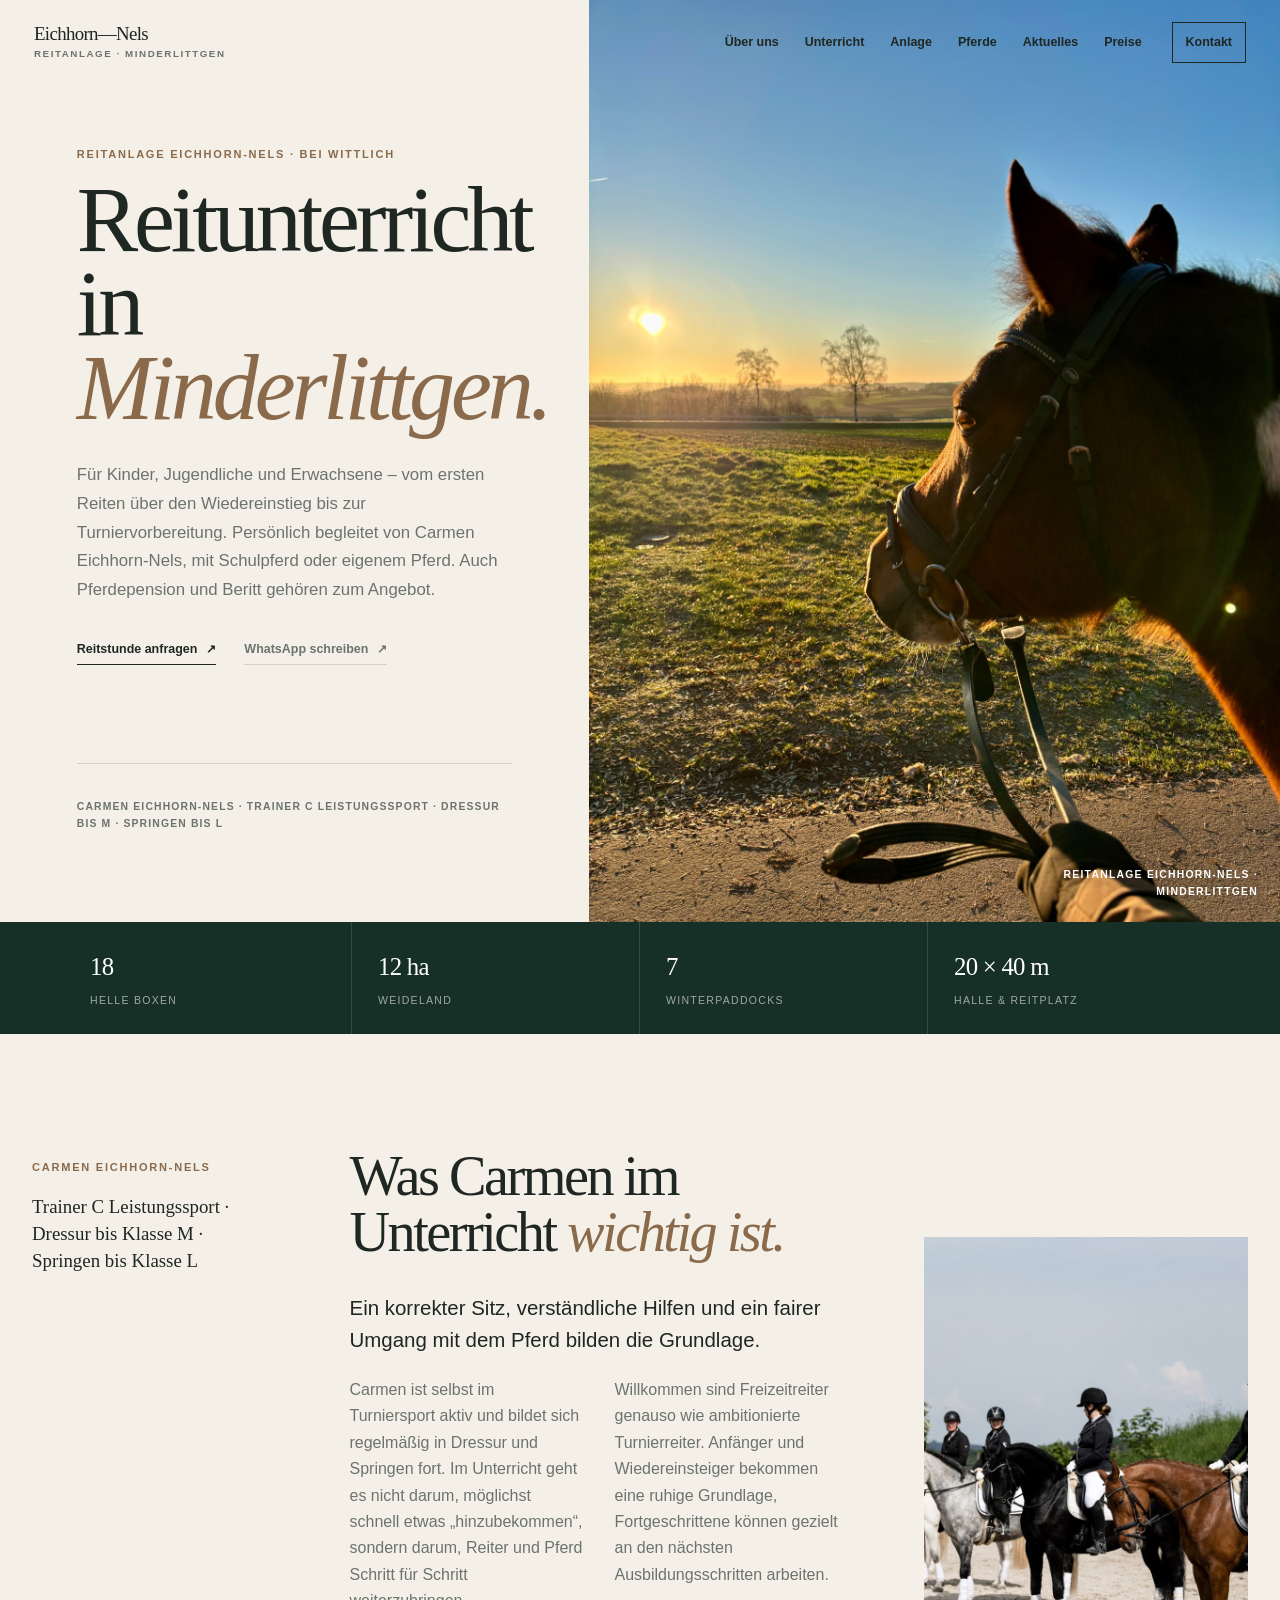
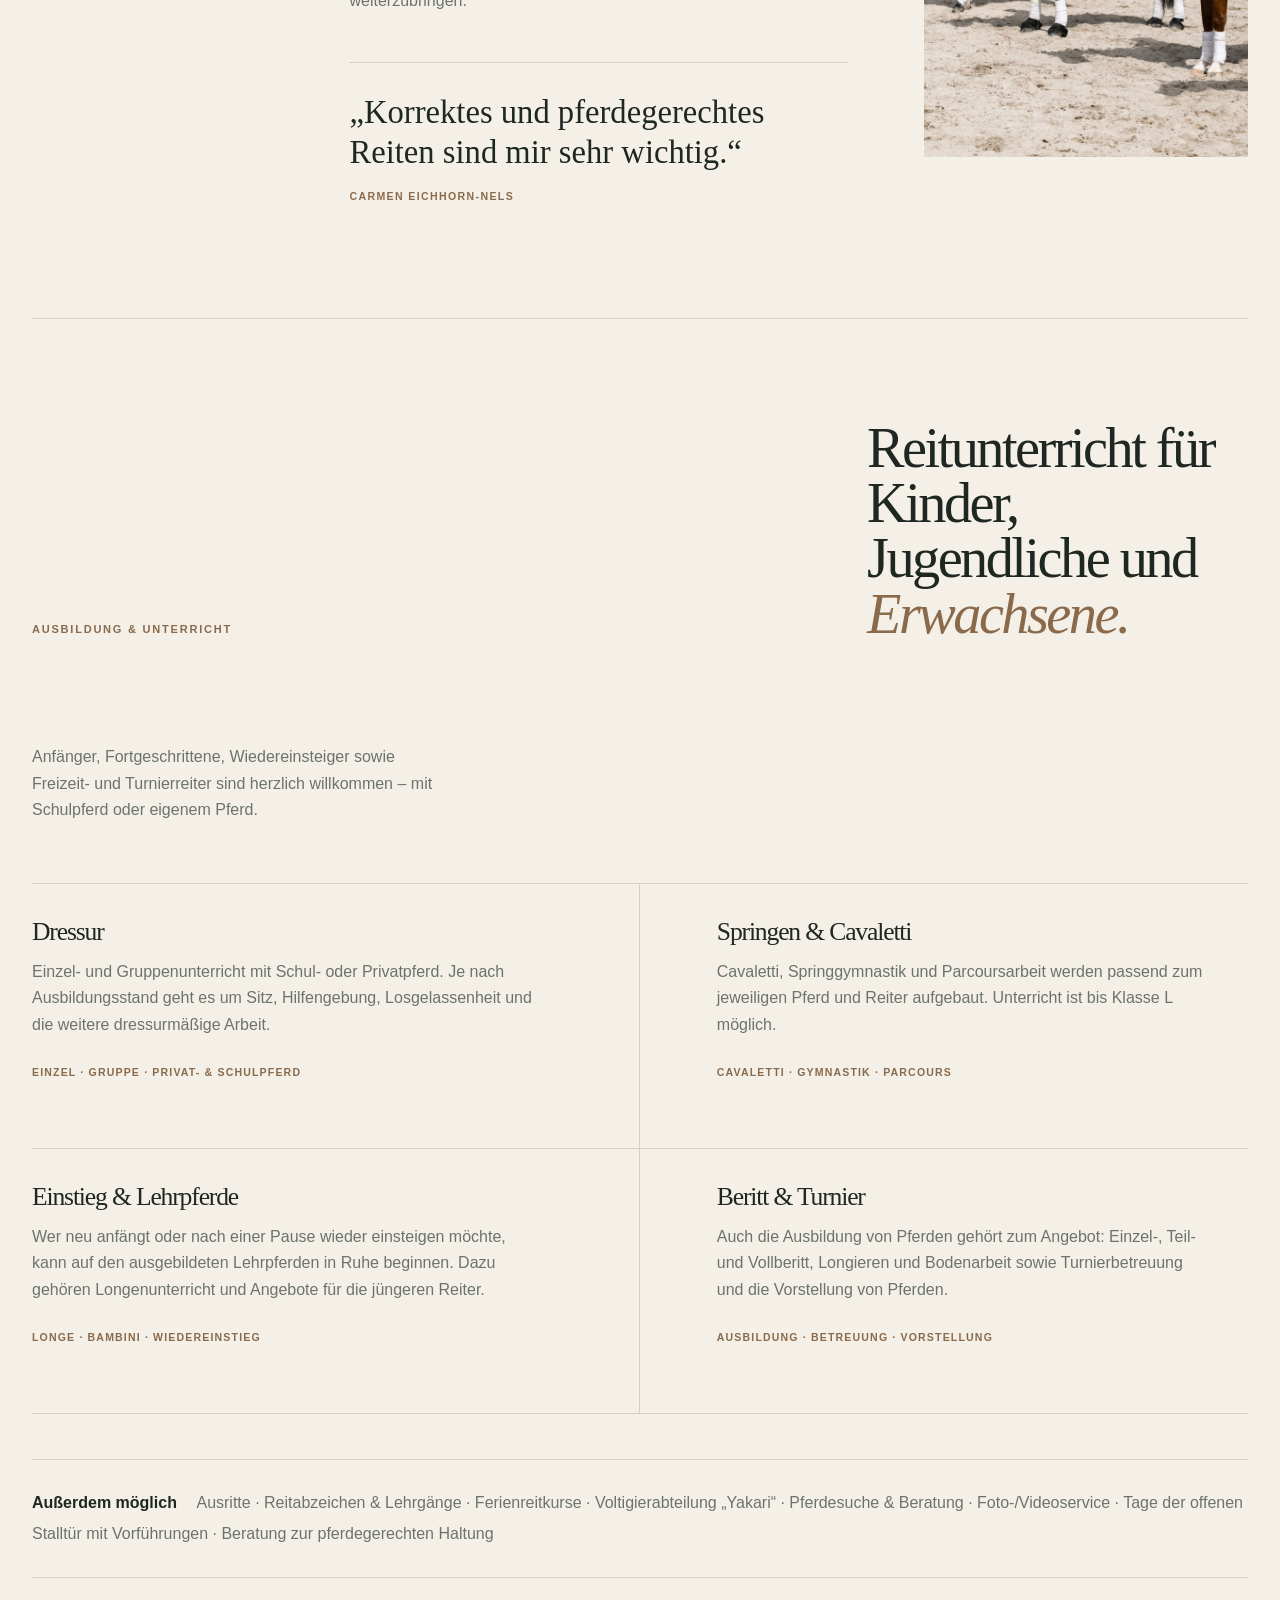
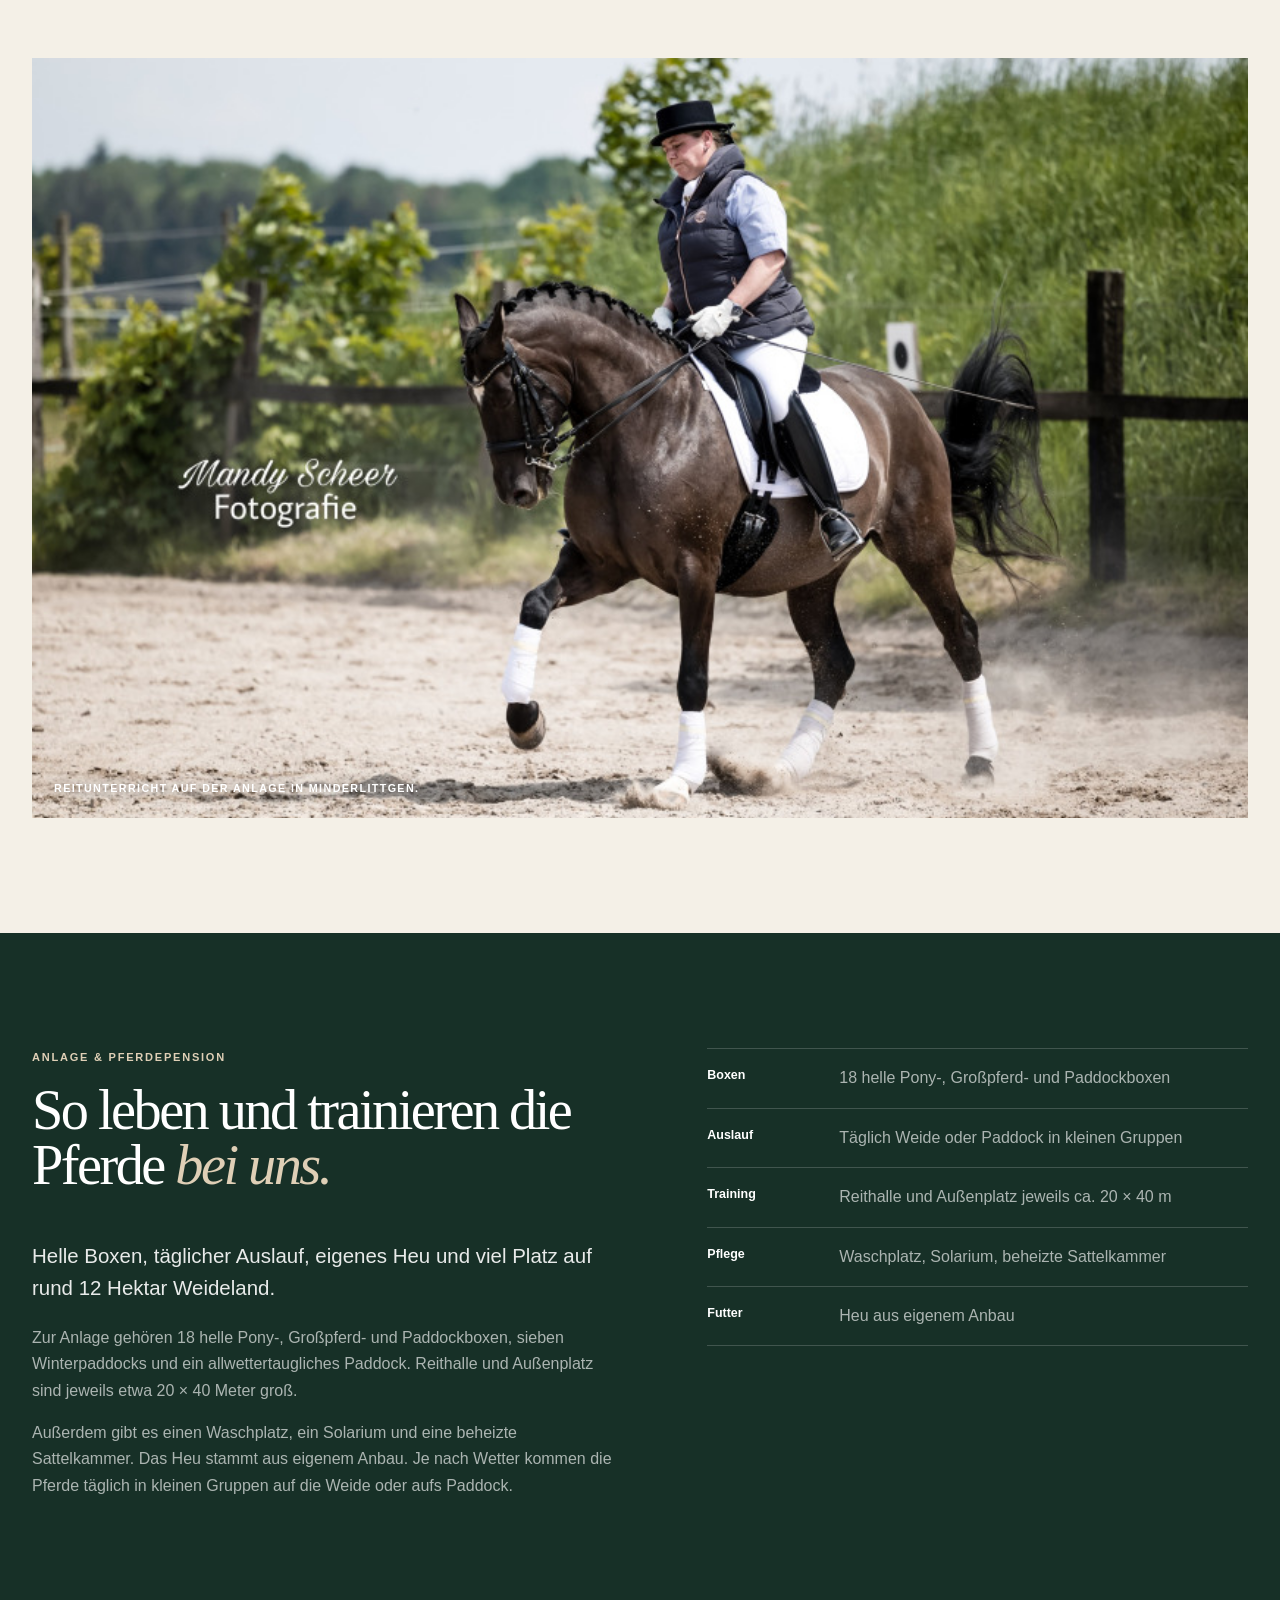
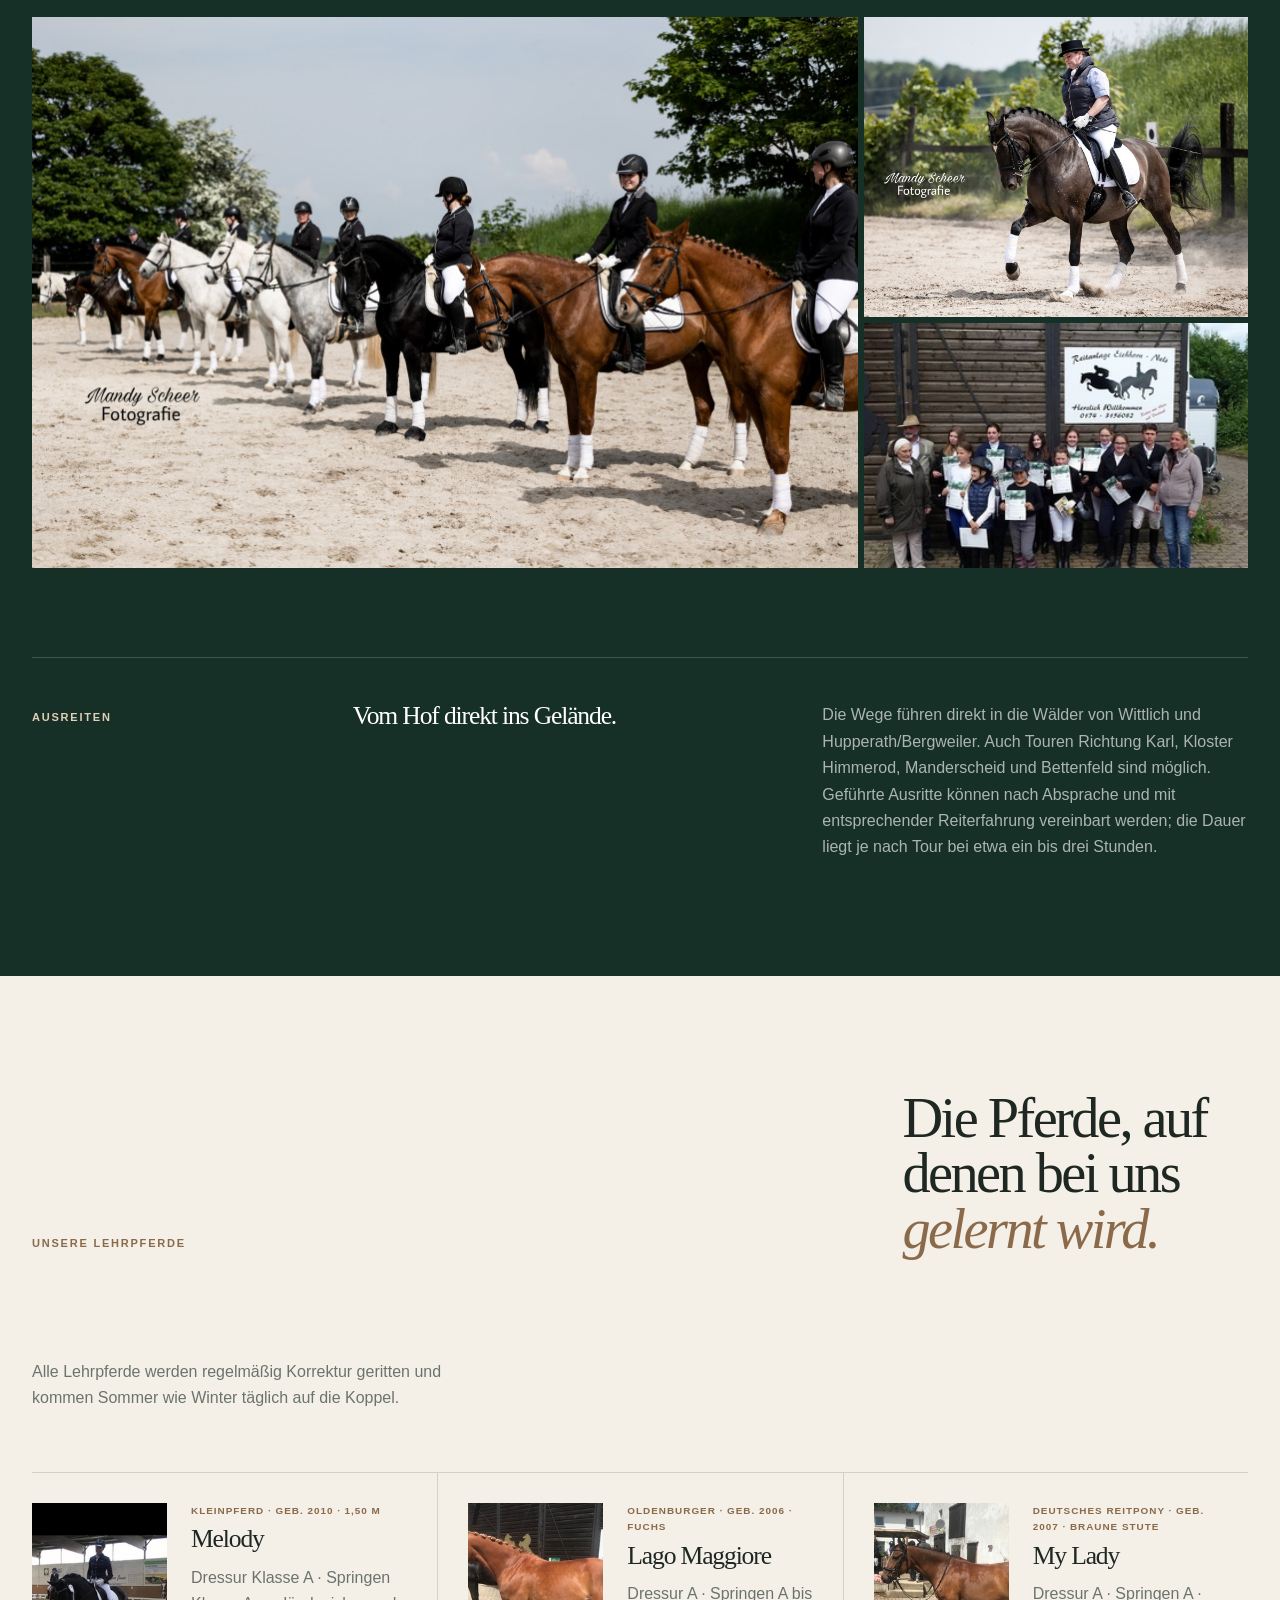
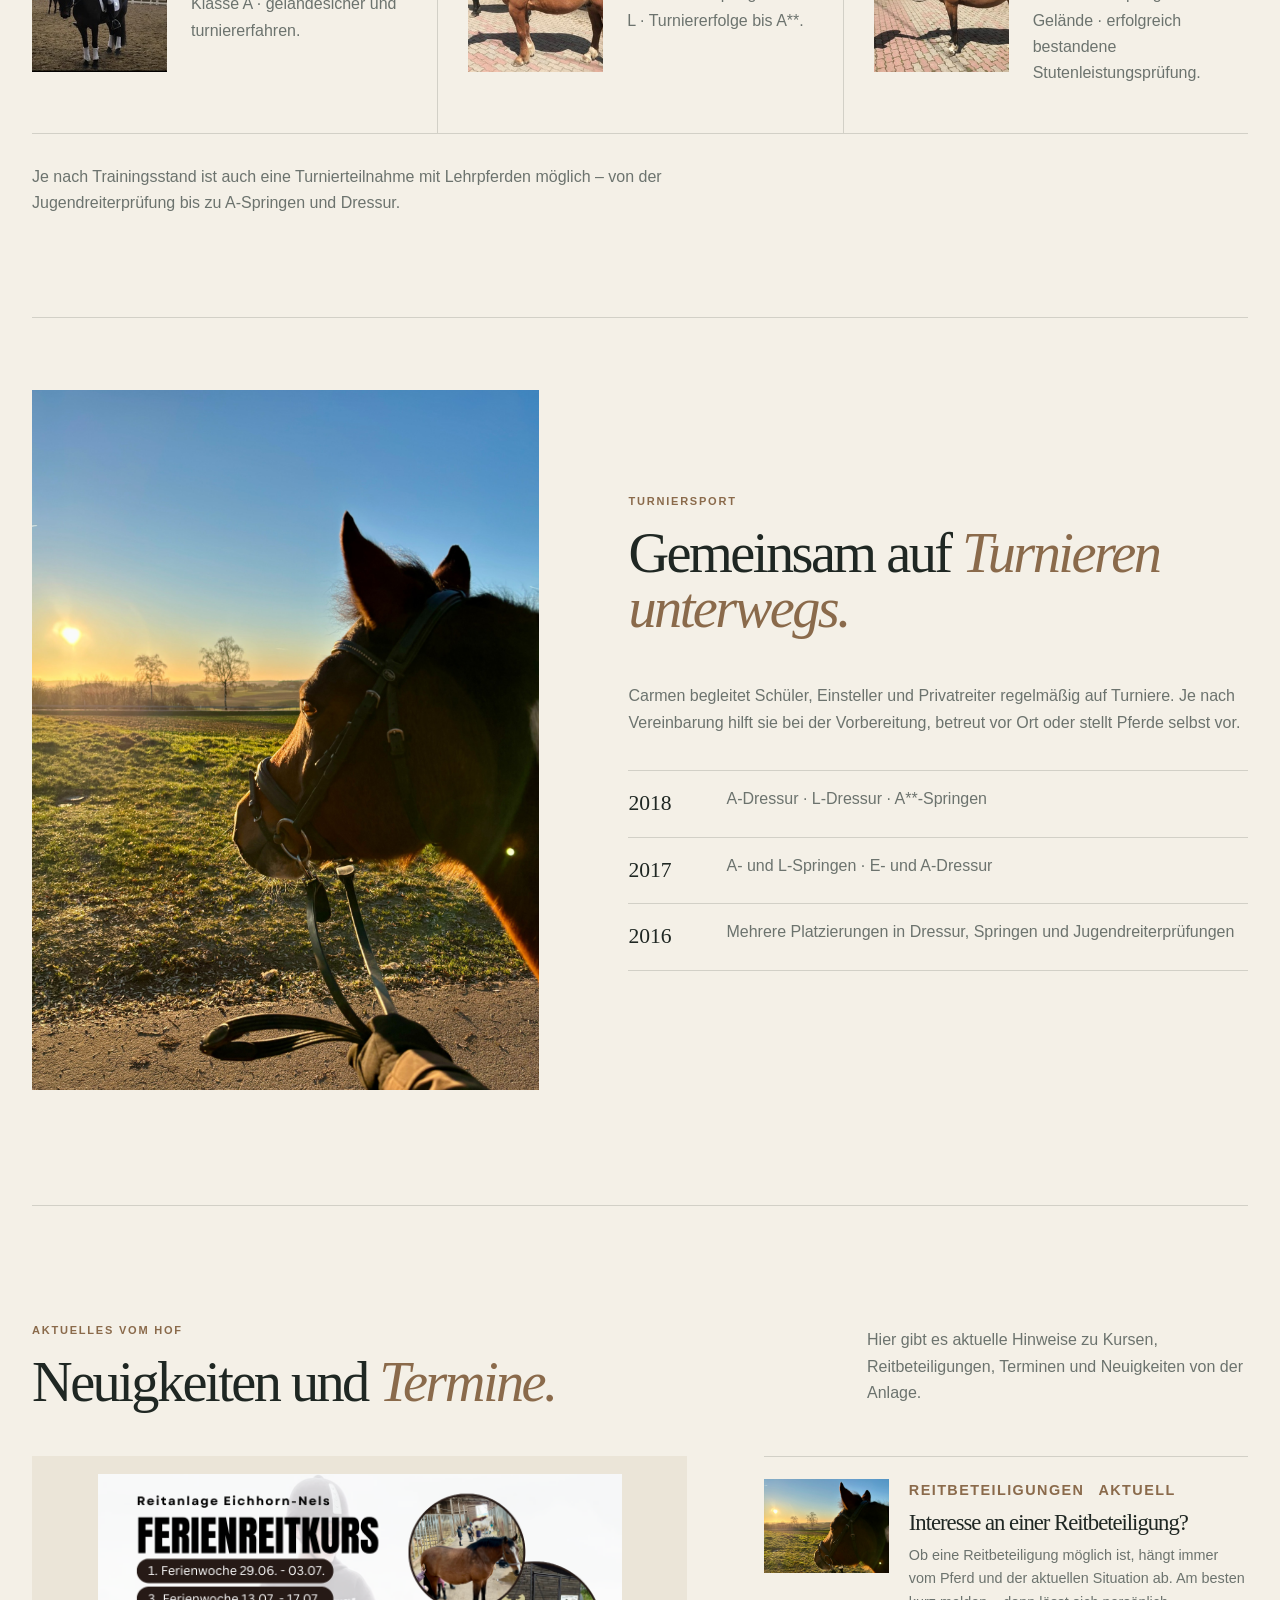
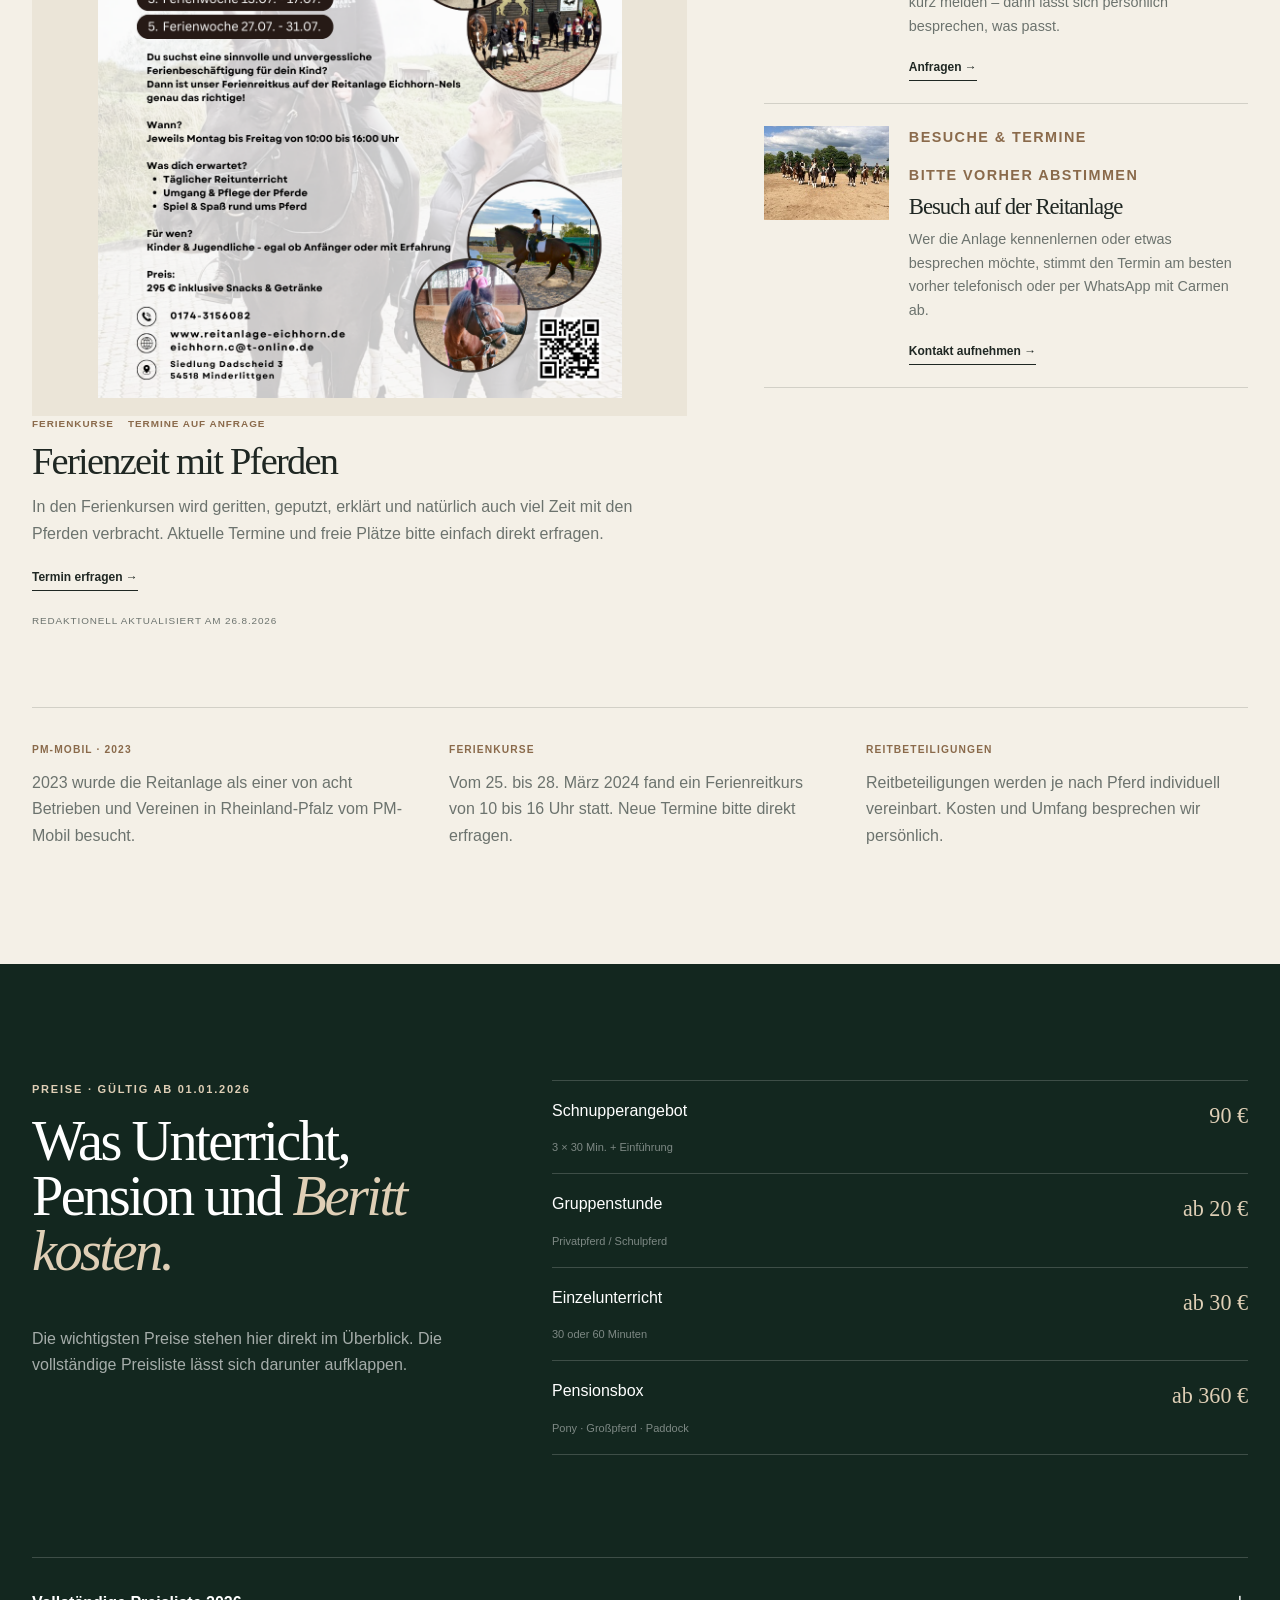
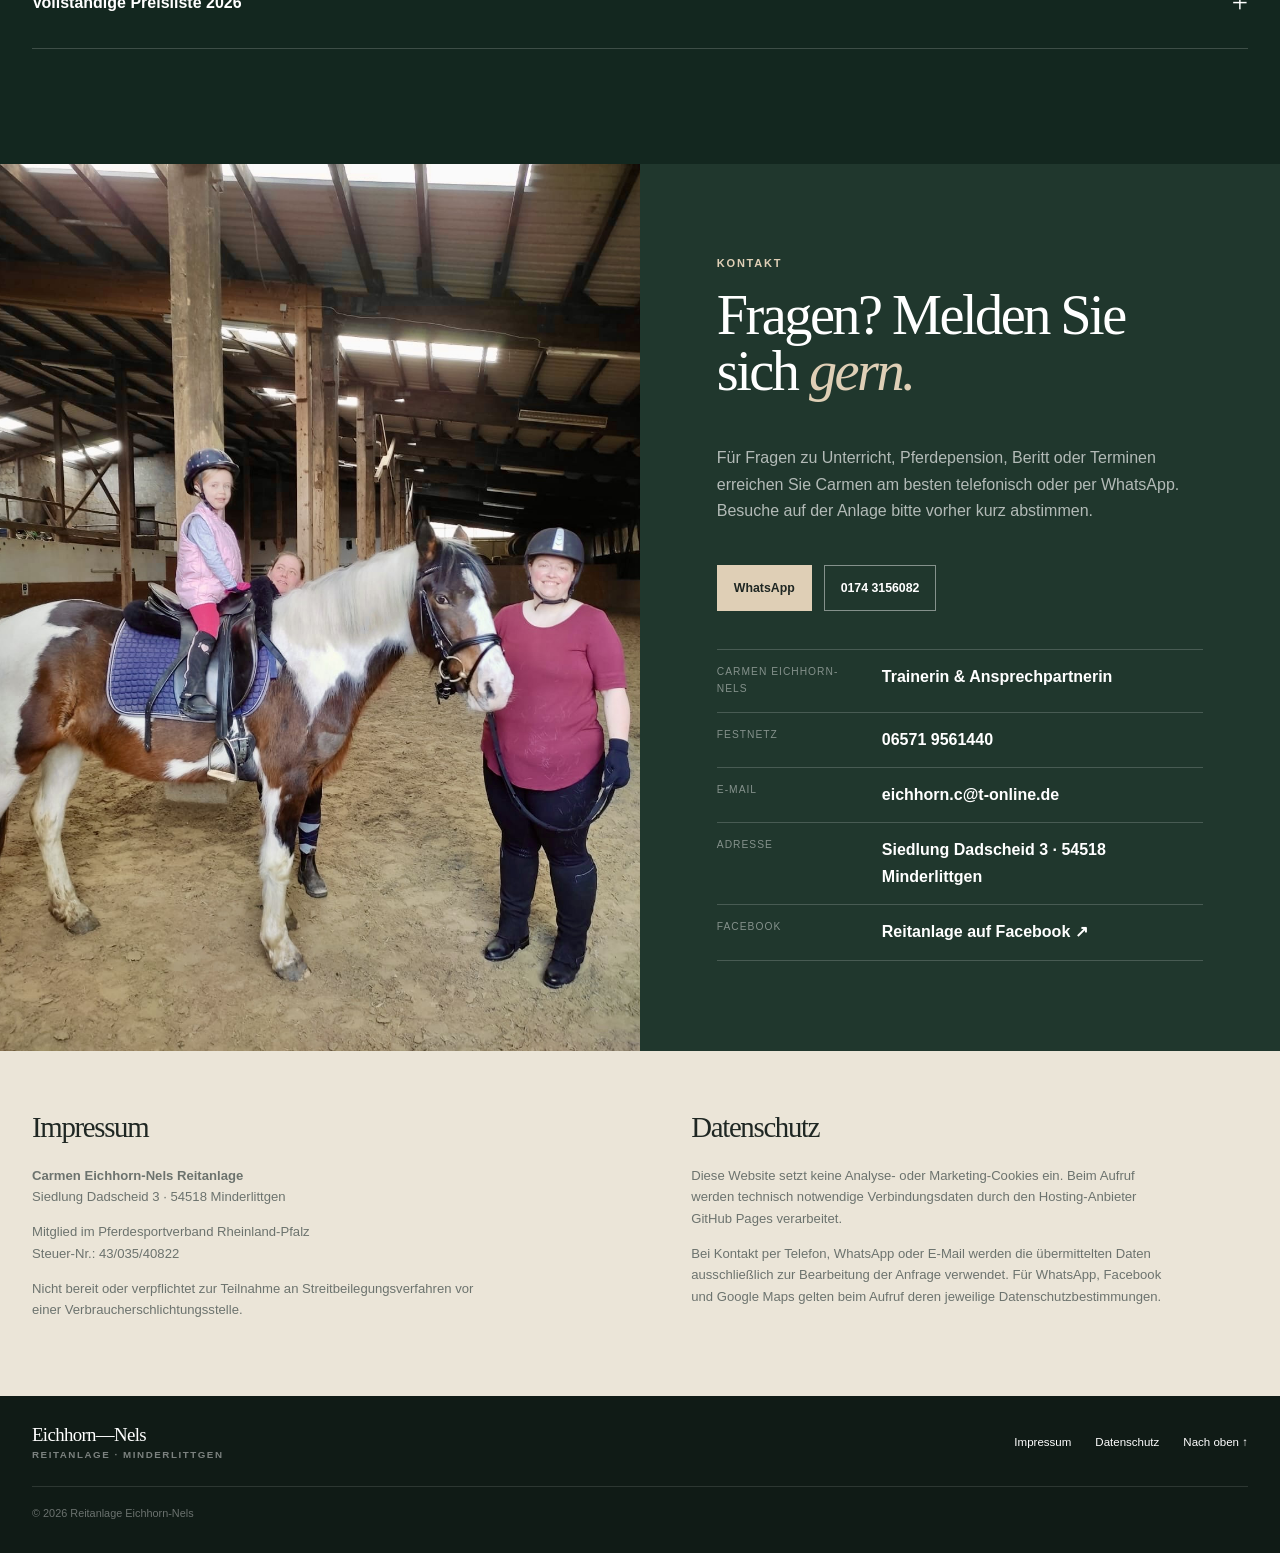
==== commit f58155c1: "Align hero copy with real audiences and social discovery" ====
--- a/index.html
+++ b/index.html
@@ -3,11 +3,11 @@
 <head>
 <meta charset="utf-8">
 <meta name="viewport" content="width=device-width,initial-scale=1">
-<title>Reitanlage Eichhorn-Nels · Minderlittgen</title>
-<meta name="description" content="Reitunterricht, Pferdepension, Beritt, Ausritte, Reitabzeichen, Ferienkurse und Turnierbetreuung bei Carmen Eichhorn-Nels in Minderlittgen bei Wittlich.">
+<title>Reitunterricht & Pferdepension bei Wittlich · Eichhorn-Nels</title>
+<meta name="description" content="Reitunterricht für Kinder, Jugendliche und Erwachsene in Minderlittgen bei Wittlich. Dazu Pferdepension, Beritt, Ausritte, Reitabzeichen und Turnierbetreuung.">
 <meta name="theme-color" content="#173027"><meta name="robots" content="index,follow">
 <link rel="canonical" href="https://hapo3005.github.io/Reitanlage/">
-<meta property="og:type" content="website"><meta property="og:locale" content="de_DE"><meta property="og:title" content="Reitanlage Eichhorn-Nels · Minderlittgen"><meta property="og:description" content="Reitunterricht, Pferdepension, Beritt und Turnierbetreuung bei Carmen Eichhorn-Nels in Minderlittgen bei Wittlich."><meta property="og:image" content="https://hapo3005.github.io/Reitanlage/images/reitbeteiligung1.png"><meta name="twitter:card" content="summary_large_image">
+<meta property="og:type" content="website"><meta property="og:locale" content="de_DE"><meta property="og:title" content="Reitunterricht & Pferdepension bei Wittlich | Eichhorn-Nels"><meta property="og:description" content="Reitunterricht für Kinder, Jugendliche und Erwachsene in Minderlittgen – vom Einstieg bis zur Turniervorbereitung. Dazu Pferdepension, Beritt und Ausritte."><meta property="og:image" content="https://hapo3005.github.io/Reitanlage/images/reitbeteiligung1.png"><meta name="twitter:card" content="summary_large_image">
 <link rel="preload" as="image" href="images/reitbeteiligung1.png"><link rel="stylesheet" href="rebuild.css?v=20260826-mobile4">
 <script type="application/ld+json">{"@context":"https://schema.org","@type":["SportsActivityLocation","LocalBusiness"],"name":"Reitanlage Eichhorn-Nels","url":"https://hapo3005.github.io/Reitanlage/","telephone":"+49 174 3156082","email":"eichhorn.c@t-online.de","address":{"@type":"PostalAddress","streetAddress":"Siedlung Dadscheid 3","postalCode":"54518","addressLocality":"Minderlittgen","addressRegion":"Rheinland-Pfalz","addressCountry":"DE"},"priceRange":"€€"}</script>
 </head>
@@ -15,7 +15,7 @@
 <a class="skip" href="#main">Zum Inhalt</a>
 <header class="header" data-header><a class="wordmark" href="#start" aria-label="Reitanlage Eichhorn-Nels – Startseite"><strong>Eichhorn—Nels</strong><span>Reitanlage · Minderlittgen</span></a><button class="menu" type="button" aria-expanded="false" aria-controls="nav" data-menu><span></span><span></span><span class="sr-only">Menü</span></button><nav id="nav" class="nav" data-nav aria-label="Hauptnavigation"><a href="#haltung">Über uns</a><a href="#ausbildung">Unterricht</a><a href="#anlage">Anlage</a><a href="#pferde">Pferde</a><a href="#aktuelles">Aktuelles</a><a href="#preise">Preise</a><a class="nav-cta" href="#kontakt">Kontakt</a></nav></header>
 <main id="main">
-<section class="hero" id="start"><div class="hero-copy" data-reveal><p class="kicker">Minderlittgen · bei Wittlich</p><h1>Willkommen auf der <em>Reitanlage Eichhorn-Nels.</em></h1><p class="hero-intro">Carmen Eichhorn-Nels unterrichtet Kinder, Jugendliche und Erwachsene – vom ersten Reitunterricht bis zur Turniervorbereitung. Zur Anlage gehören außerdem Pferdepension, Beritt und schöne Ausreitmöglichkeiten direkt ab Hof.</p><div class="hero-links"><a class="text-link" href="#ausbildung">Reitunterricht ansehen</a><a class="text-link muted" href="#kontakt">Kontakt aufnehmen</a></div><p class="credential">Carmen Eichhorn-Nels · Trainer C Leistungssport · Dressur bis M · Springen bis L</p></div><figure class="hero-image"><img src="images/reitbeteiligung1.png" alt="Pferd im Abendlicht auf der Reitanlage Eichhorn-Nels"><figcaption>Reitanlage Eichhorn-Nels · Minderlittgen</figcaption></figure></section>
+<section class="hero" id="start"><div class="hero-copy" data-reveal><p class="kicker">Reitanlage Eichhorn-Nels · bei Wittlich</p><h1>Reitunterricht in <em>Minderlittgen.</em></h1><p class="hero-intro">Für Kinder, Jugendliche und Erwachsene – vom ersten Reiten über den Wiedereinstieg bis zur Turniervorbereitung. Persönlich begleitet von Carmen Eichhorn-Nels, mit Schulpferd oder eigenem Pferd. Auch Pferdepension und Beritt gehören zum Angebot.</p><div class="hero-links"><a class="text-link" href="#kontakt">Reitstunde anfragen</a><a class="text-link muted" href="https://wa.me/491743156082?text=Hallo%20Frau%20Eichhorn-Nels%2C%20ich%20interessiere%20mich%20f%C3%BCr%20Reitunterricht." rel="noopener">WhatsApp schreiben</a></div><p class="credential">Carmen Eichhorn-Nels · Trainer C Leistungssport · Dressur bis M · Springen bis L</p></div><figure class="hero-image"><img src="images/reitbeteiligung1.png" alt="Pferd im Abendlicht auf der Reitanlage Eichhorn-Nels"><figcaption>Reitanlage Eichhorn-Nels · Minderlittgen</figcaption></figure></section>
 <section class="facts" aria-label="Eckdaten"><div><strong>18</strong><span>helle Boxen</span></div><div><strong>12 ha</strong><span>Weideland</span></div><div><strong>7</strong><span>Winterpaddocks</span></div><div><strong>20 × 40 m</strong><span>Halle & Reitplatz</span></div></section>
 <section class="chapter chapter-light" id="haltung"><div class="chapter-index"><p class="kicker">Carmen Eichhorn-Nels</p><p class="side-note">Trainer C Leistungssport · Dressur bis Klasse M · Springen bis Klasse L</p></div><div class="philosophy-copy" data-reveal><h2>Was Carmen im Unterricht <em>wichtig ist.</em></h2><p class="lead">Ein korrekter Sitz, verständliche Hilfen und ein fairer Umgang mit dem Pferd bilden die Grundlage.</p><div class="copy-columns"><p>Carmen ist selbst im Turniersport aktiv und bildet sich regelmäßig in Dressur und Springen fort. Im Unterricht geht es nicht darum, möglichst schnell etwas „hinzubekommen“, sondern darum, Reiter und Pferd Schritt für Schritt weiterzubringen.</p><p>Willkommen sind Freizeitreiter genauso wie ambitionierte Turnierreiter. Anfänger und Wiedereinsteiger bekommen eine ruhige Grundlage, Fortgeschrittene können gezielt an den nächsten Ausbildungsschritten arbeiten.</p></div><blockquote>„Korrektes und pferdegerechtes Reiten sind mir sehr wichtig.“<cite>Carmen Eichhorn-Nels</cite></blockquote></div><figure class="editorial-image" data-reveal><img src="images/eventbild1.png" alt="Reiter und Pferd bei der Arbeit auf der Reitanlage Eichhorn-Nels"></figure></section>
 <section class="chapter training" id="ausbildung"><header class="chapter-head" data-reveal><p class="kicker">Ausbildung & Unterricht</p><h2>Reitunterricht für Kinder, Jugendliche und <em>Erwachsene.</em></h2><p>Anfänger, Fortgeschrittene, Wiedereinsteiger sowie Freizeit- und Turnierreiter sind herzlich willkommen – mit Schulpferd oder eigenem Pferd.</p></header><div class="training-grid"><article data-reveal><h3>Dressur</h3><p>Einzel- und Gruppenunterricht mit Schul- oder Privatpferd. Je nach Ausbildungsstand geht es um Sitz, Hilfengebung, Losgelassenheit und die weitere dressurmäßige Arbeit.</p><span>Einzel · Gruppe · Privat- & Schulpferd</span></article><article data-reveal><h3>Springen & Cavaletti</h3><p>Cavaletti, Springgymnastik und Parcoursarbeit werden passend zum jeweiligen Pferd und Reiter aufgebaut. Unterricht ist bis Klasse L möglich.</p><span>Cavaletti · Gymnastik · Parcours</span></article><article data-reveal><h3>Einstieg & Lehrpferde</h3><p>Wer neu anfängt oder nach einer Pause wieder einsteigen möchte, kann auf den ausgebildeten Lehrpferden in Ruhe beginnen. Dazu gehören Longenunterricht und Angebote für die jüngeren Reiter.</p><span>Longe · Bambini · Wiedereinstieg</span></article><article data-reveal><h3>Beritt & Turnier</h3><p>Auch die Ausbildung von Pferden gehört zum Angebot: Einzel-, Teil- und Vollberitt, Longieren und Bodenarbeit sowie Turnierbetreuung und die Vorstellung von Pferden.</p><span>Ausbildung · Betreuung · Vorstellung</span></article></div><div class="service-ribbon" data-reveal><p><strong>Außerdem möglich</strong> Ausritte · Reitabzeichen & Lehrgänge · Ferienreitkurse · Voltigierabteilung „Yakari“ · Pferdesuche & Beratung · Foto-/Videoservice · Tage der offenen Stalltür mit Vorführungen · Beratung zur pferdegerechten Haltung</p></div><figure class="cinematic" data-reveal><img src="images/eventbild2.png" alt="Reitsport auf der Reitanlage Eichhorn-Nels"><figcaption>Reitunterricht auf der Anlage in Minderlittgen.</figcaption></figure></section>
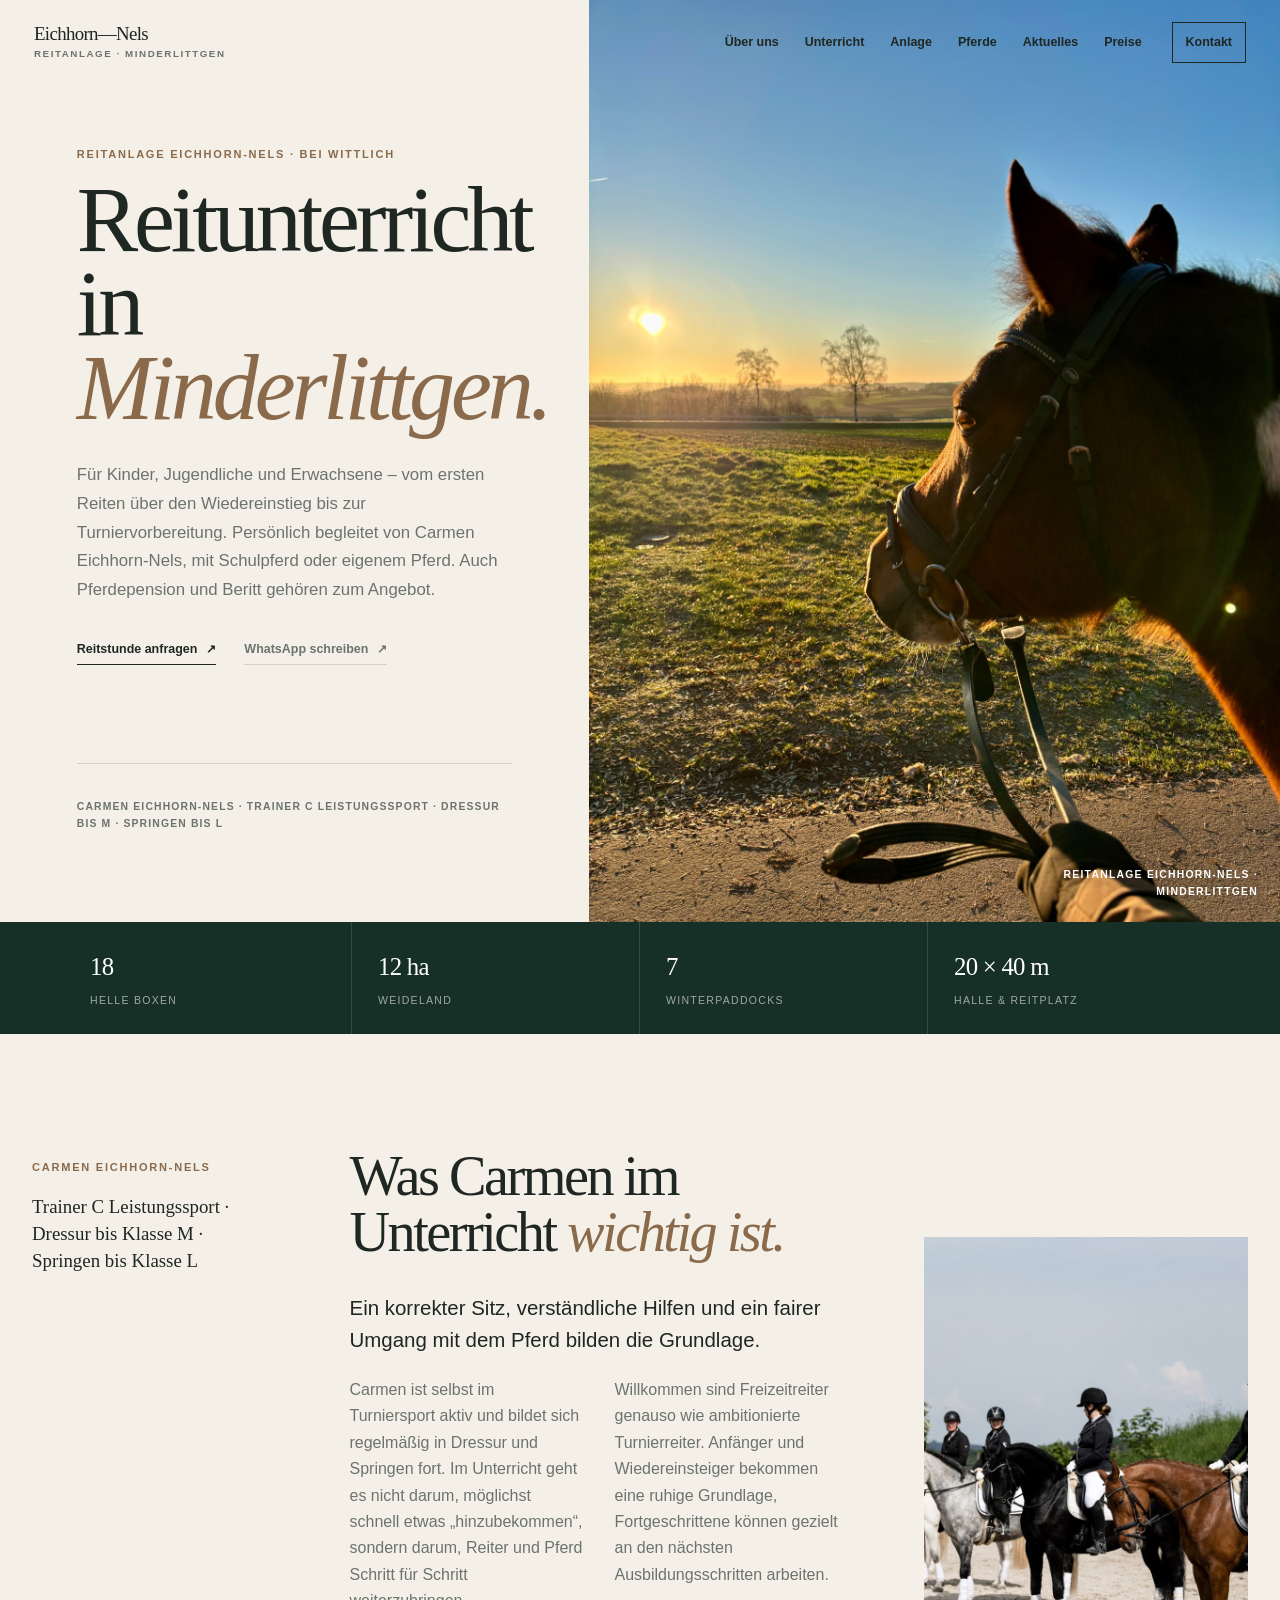
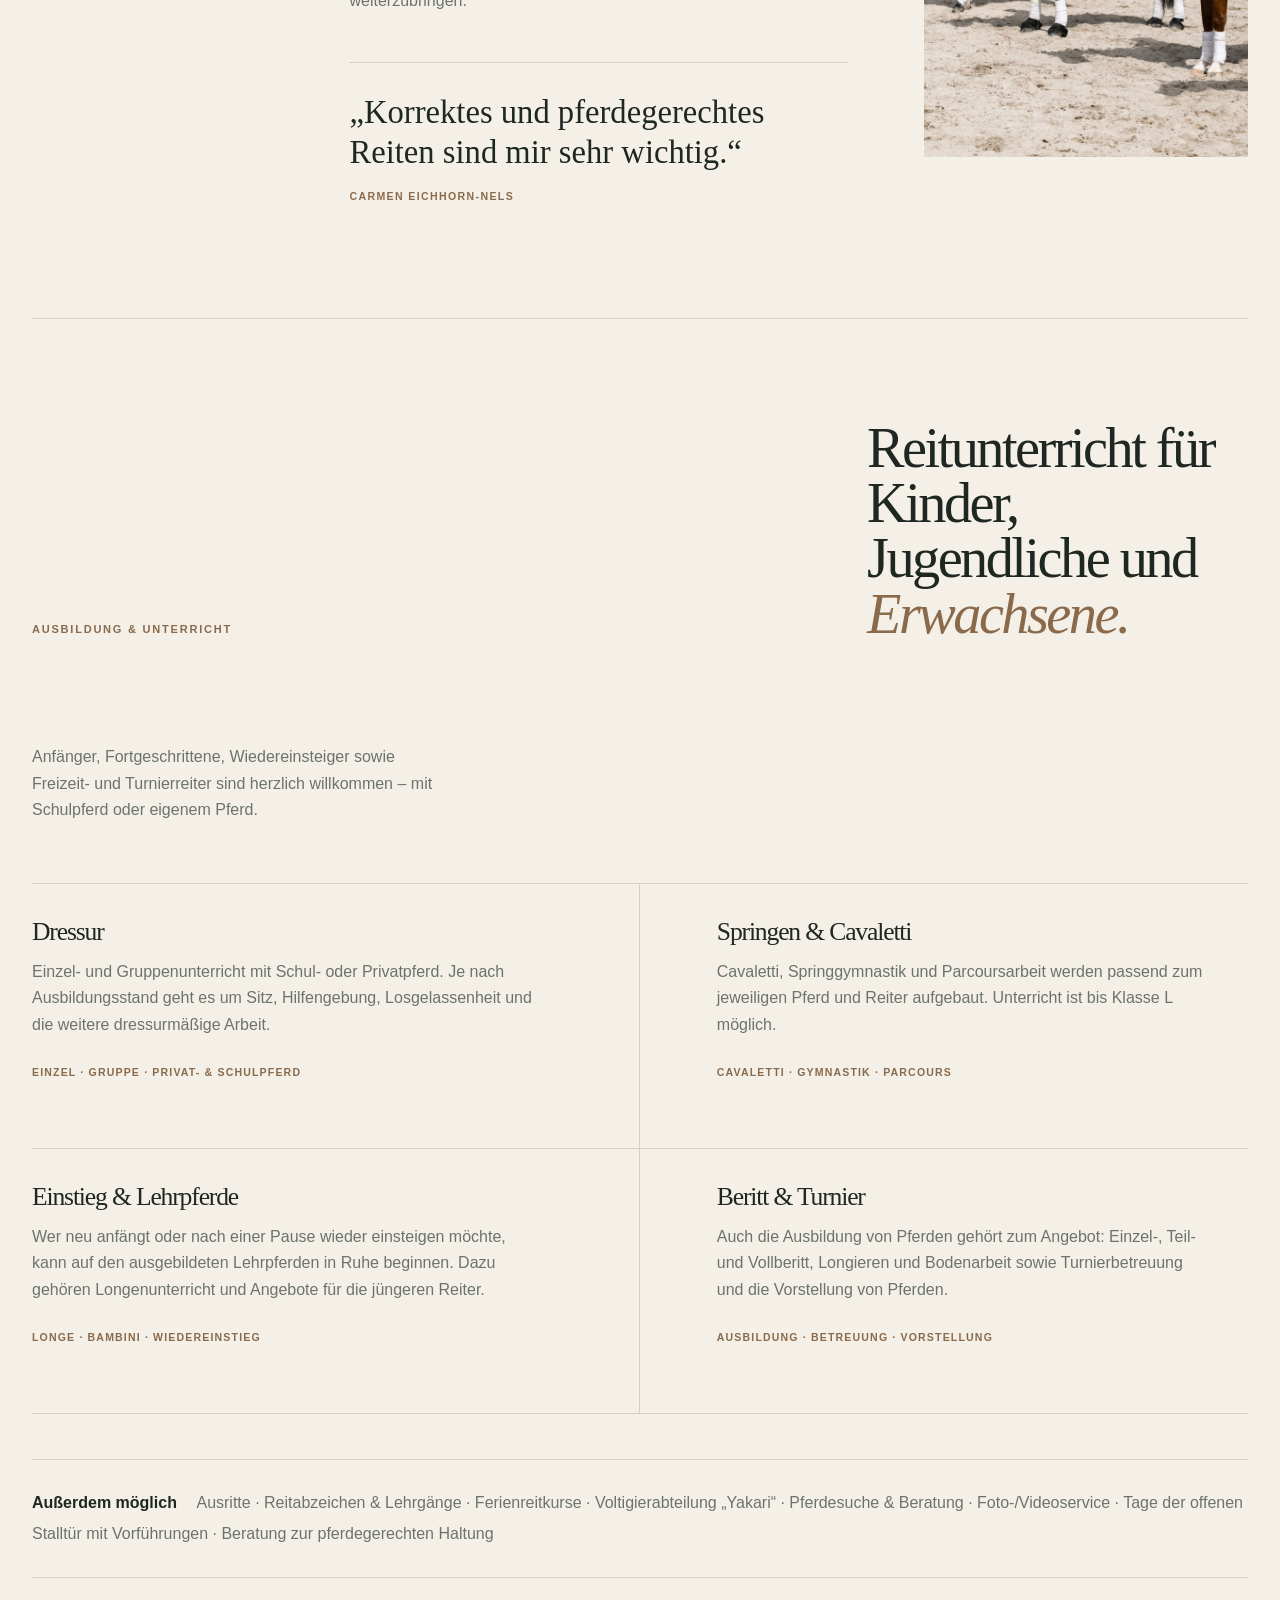
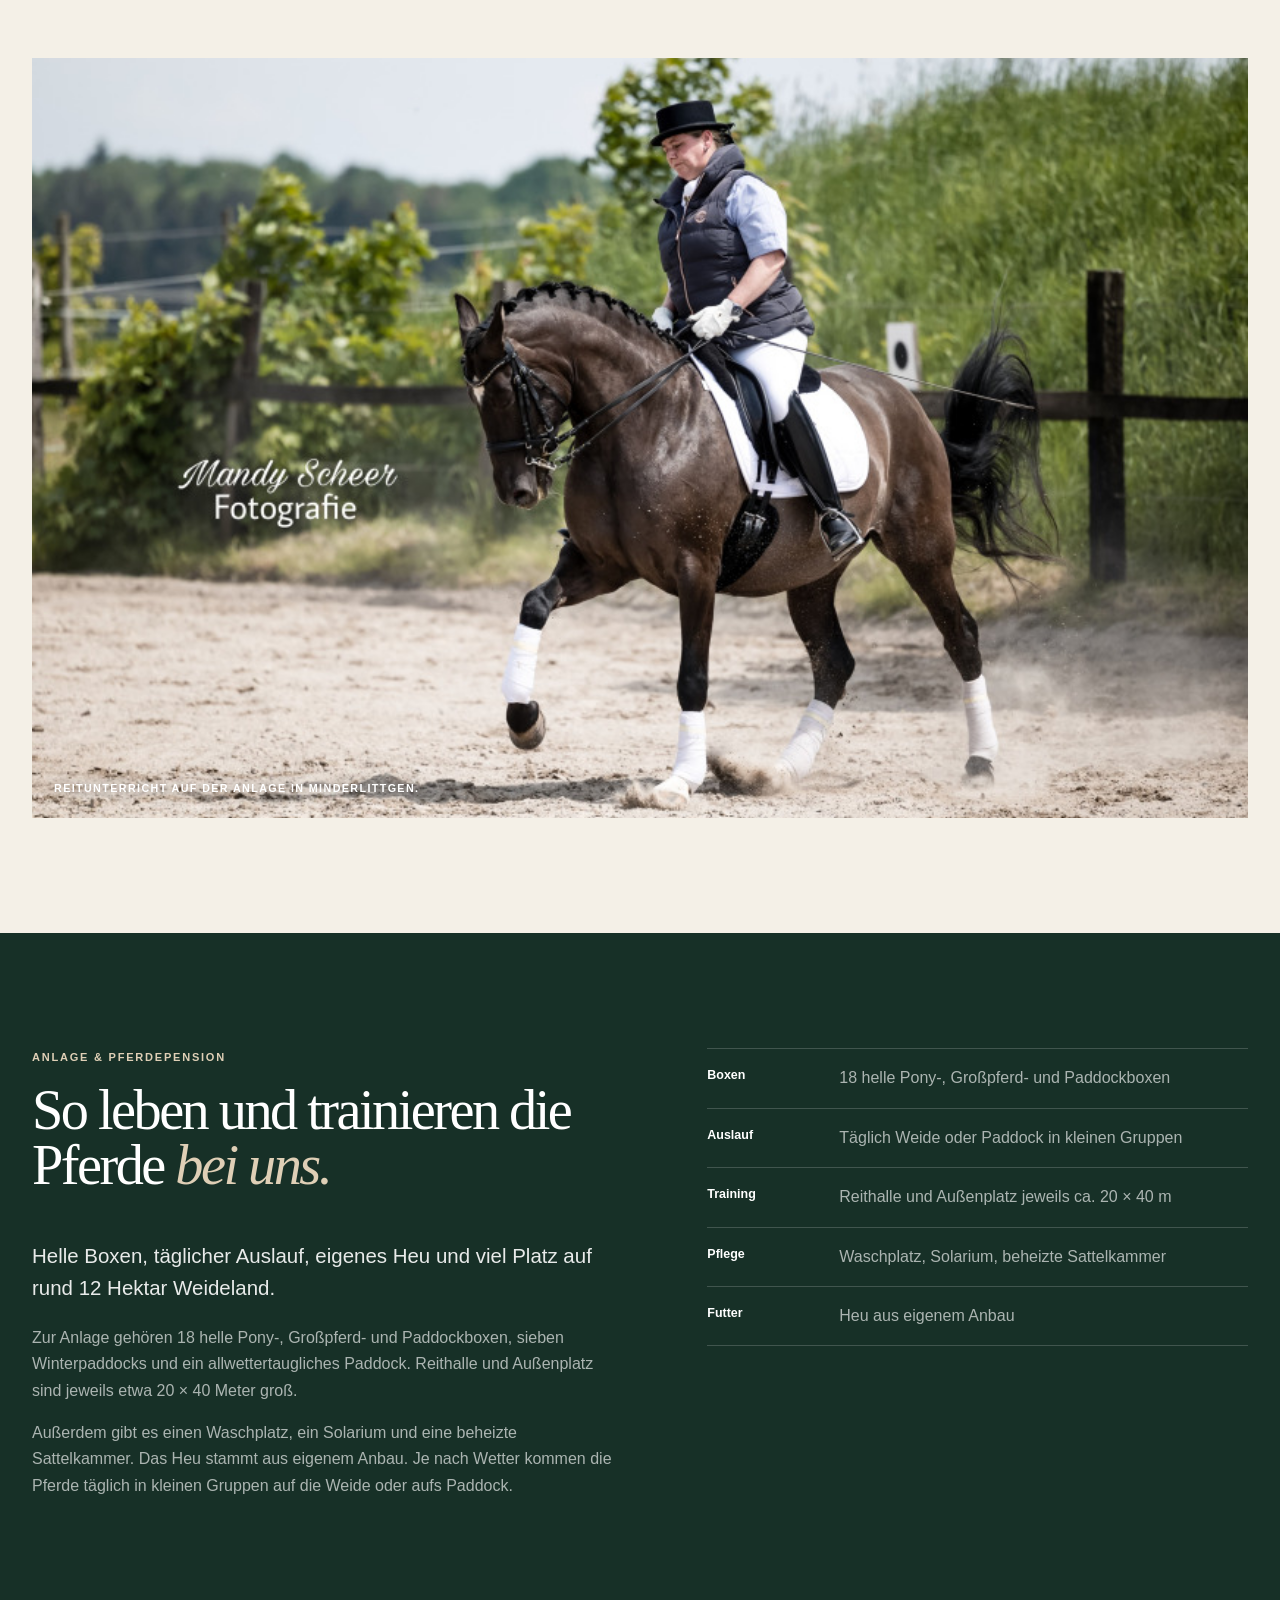
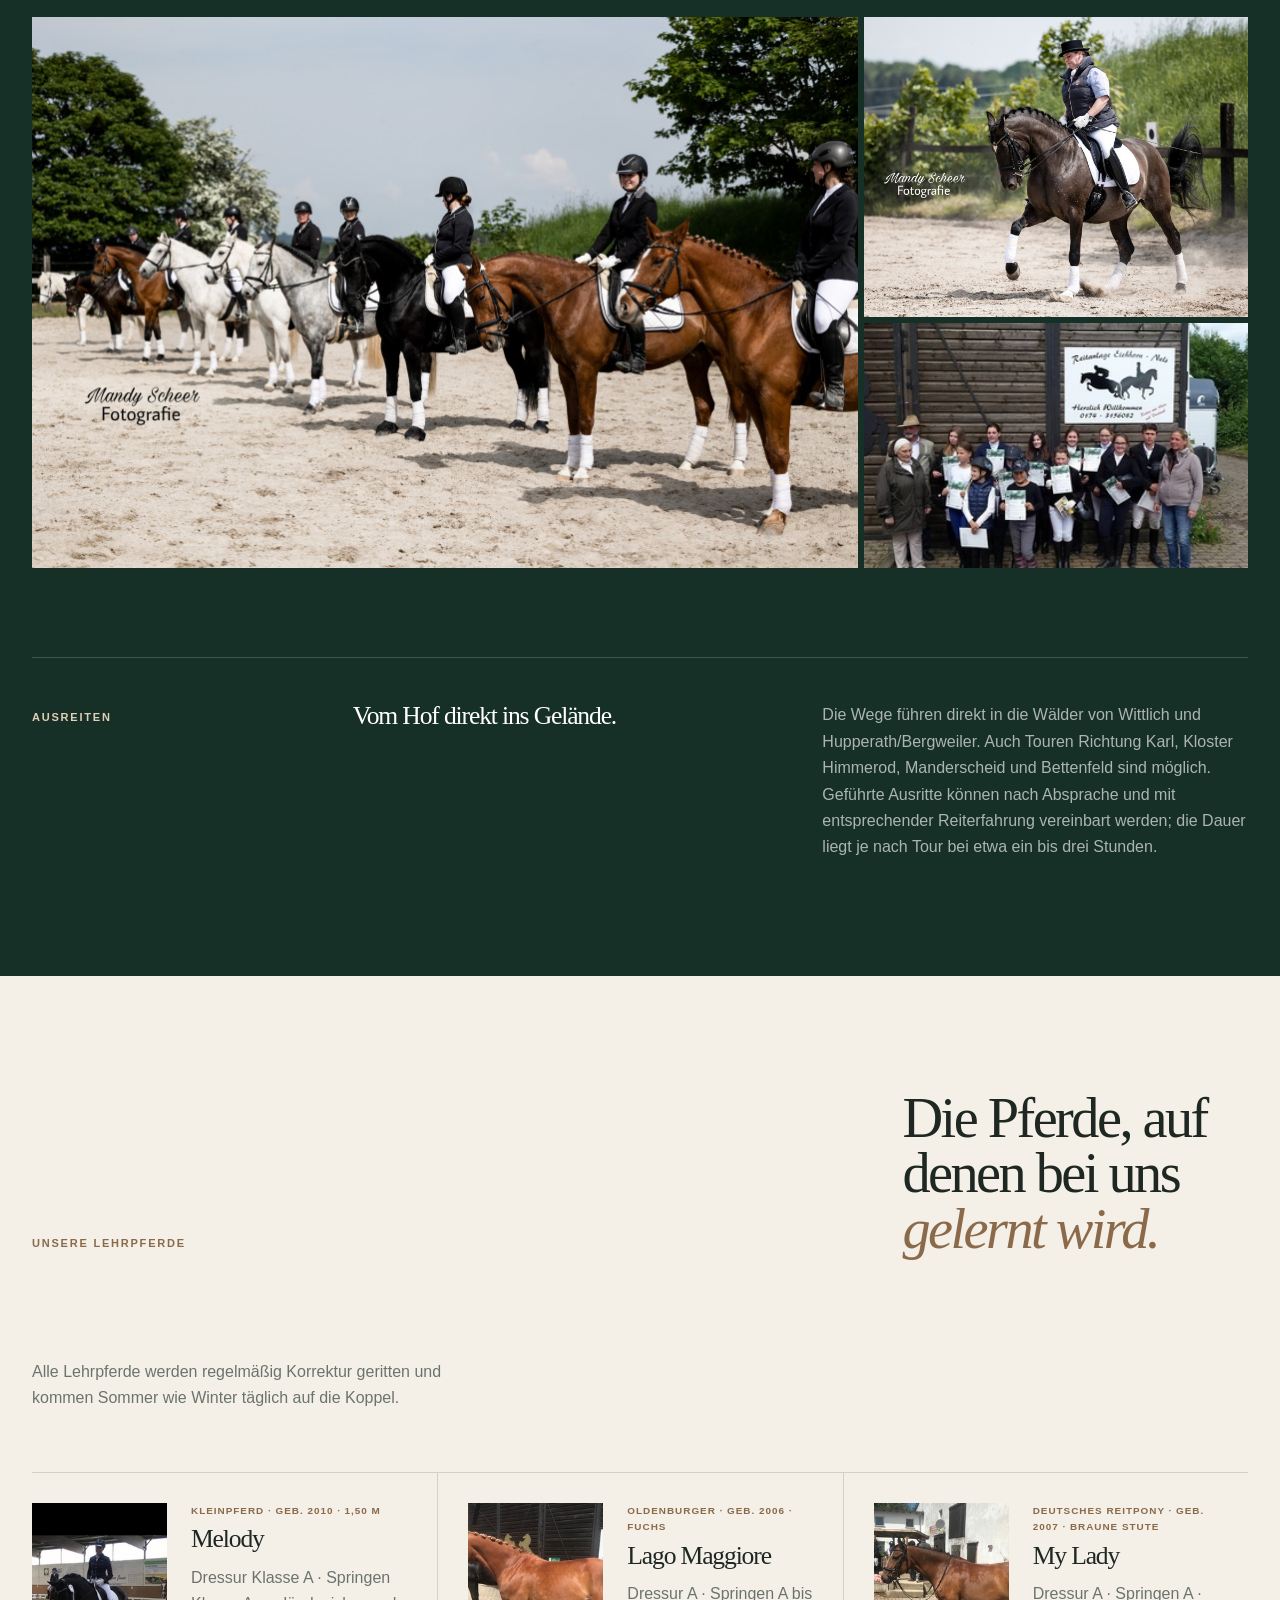
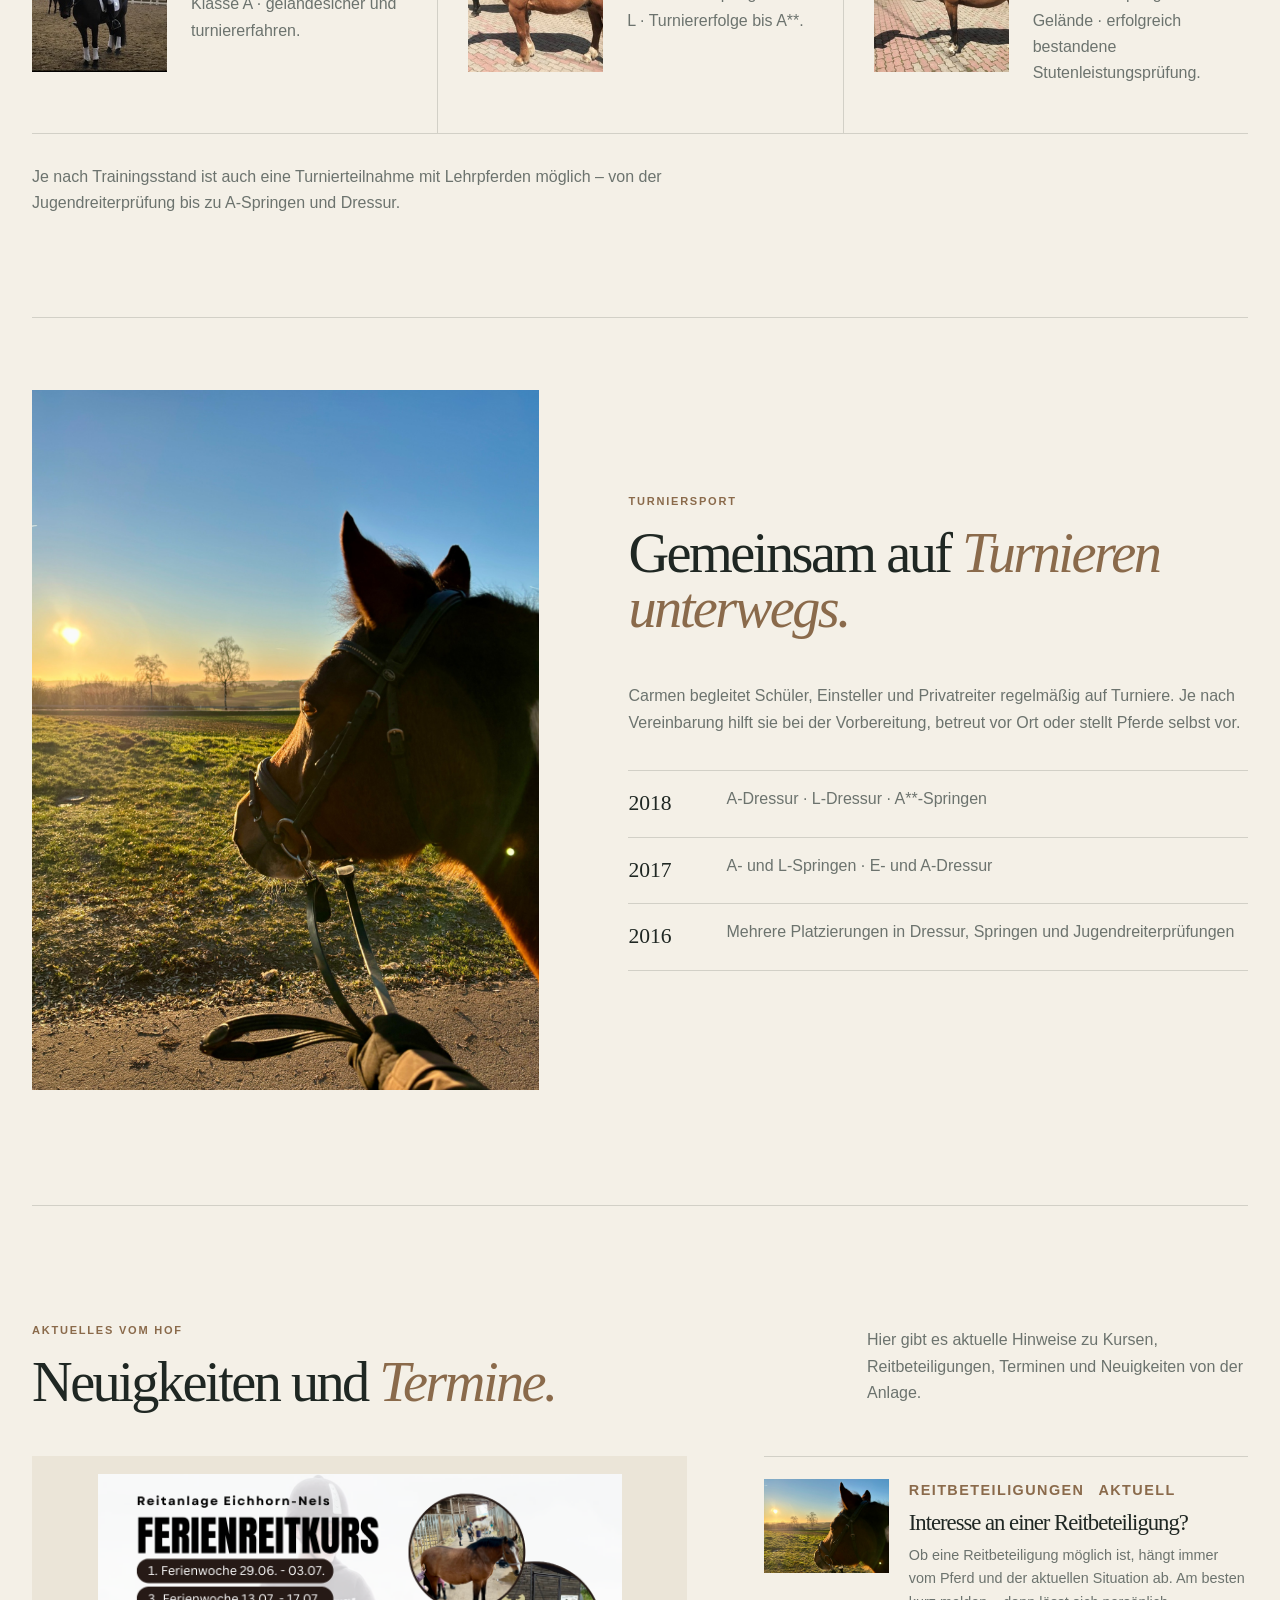
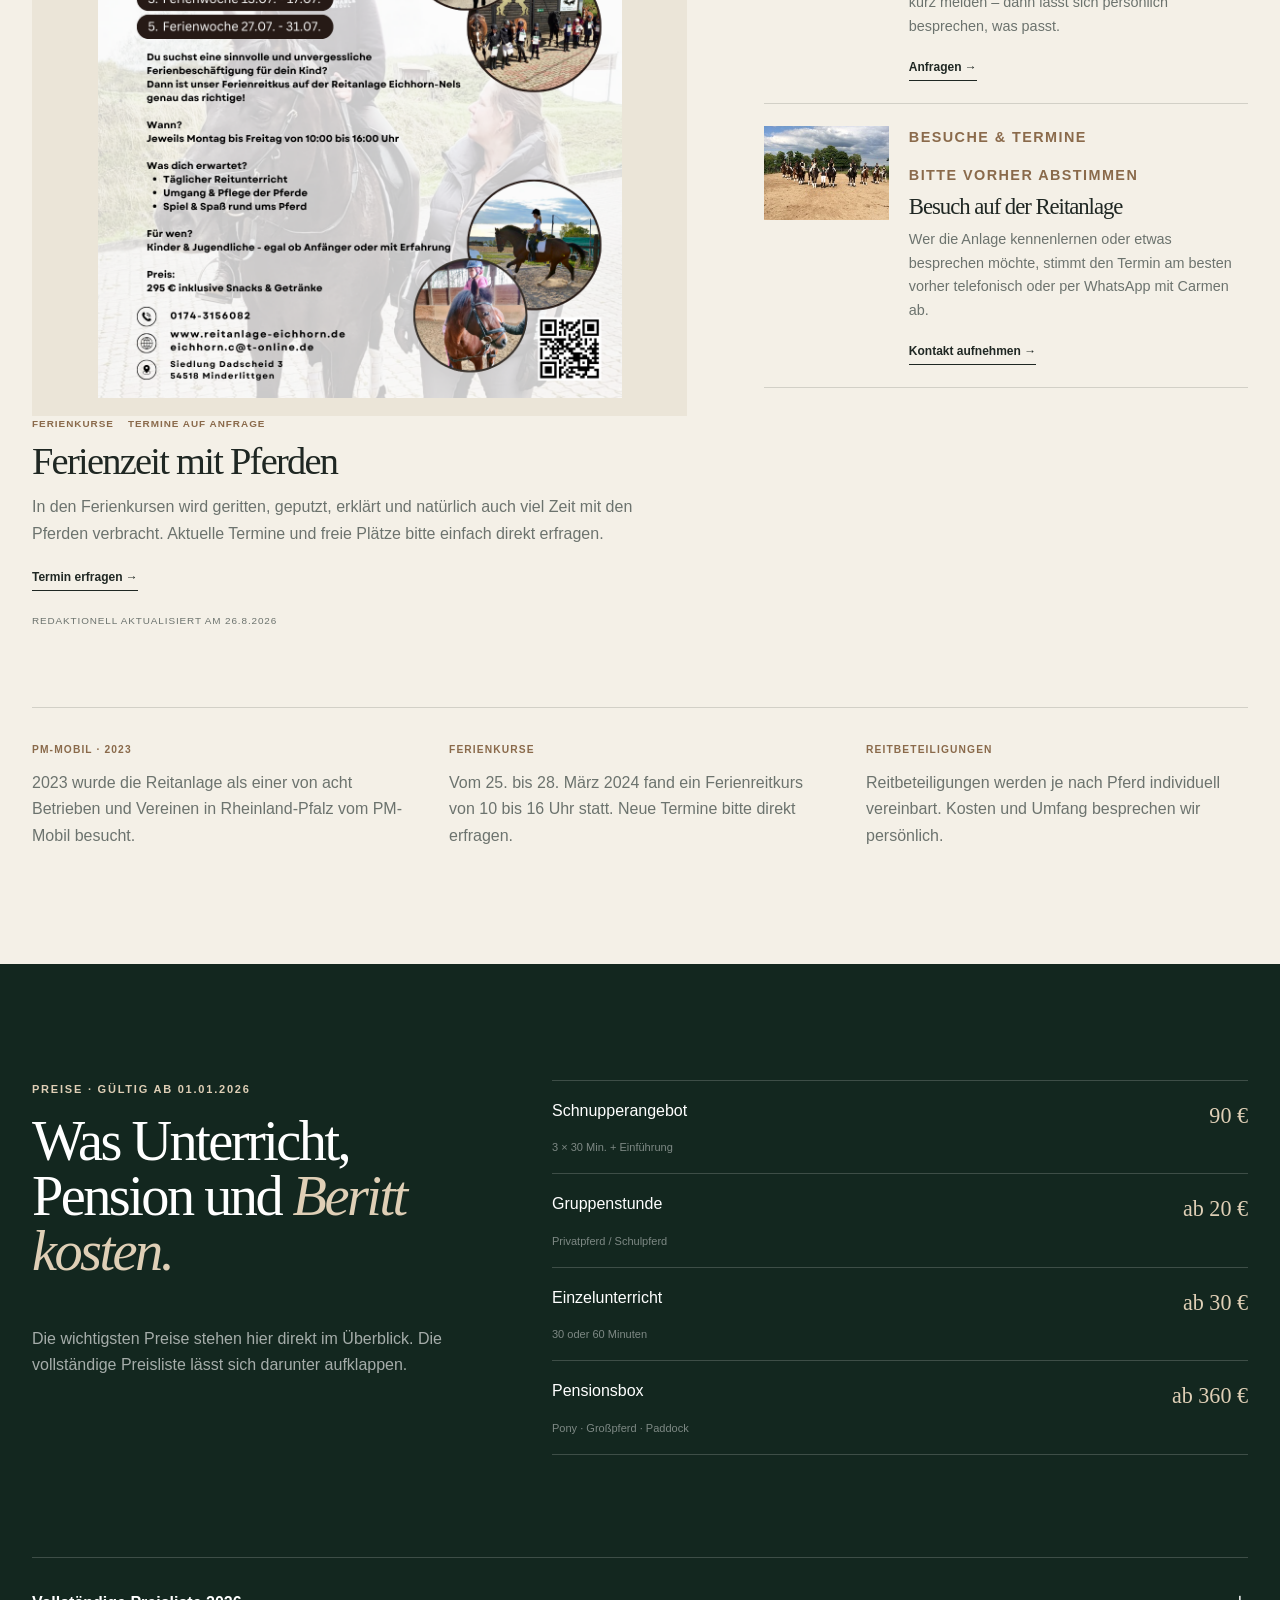
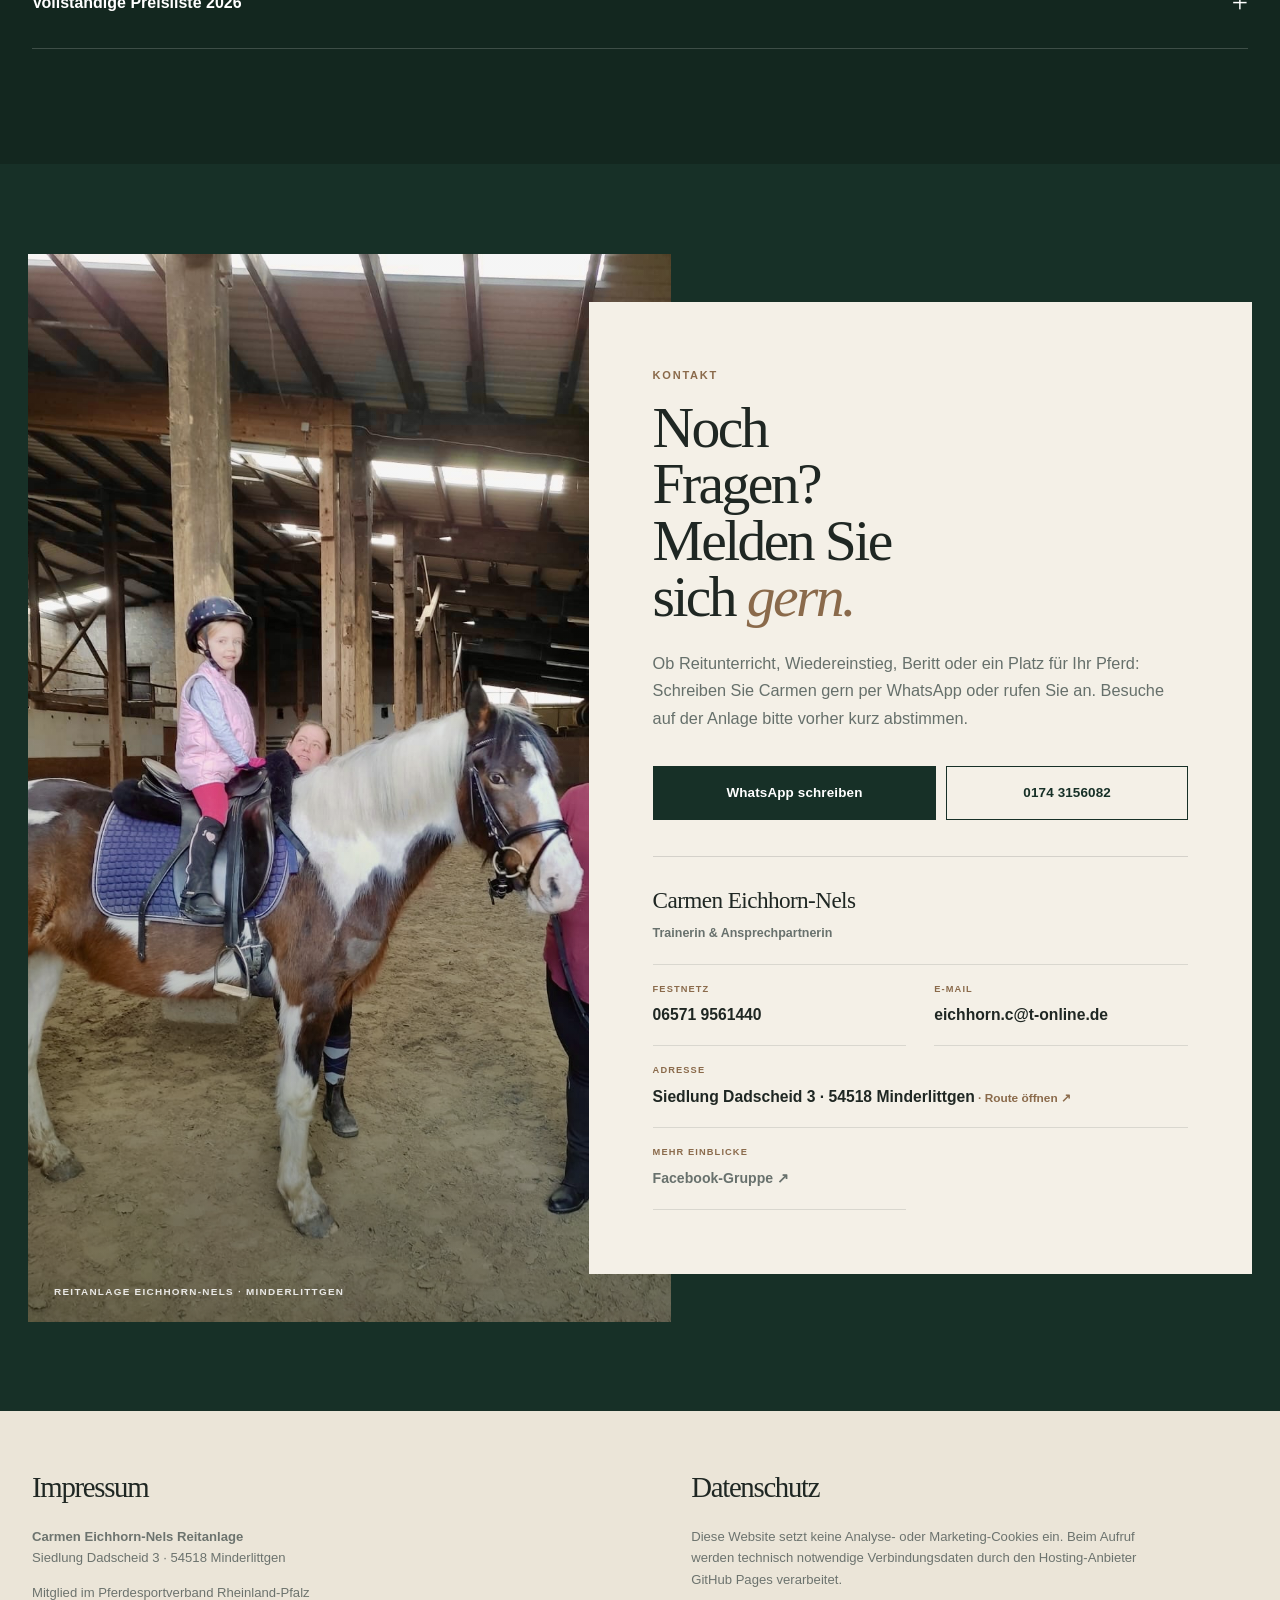
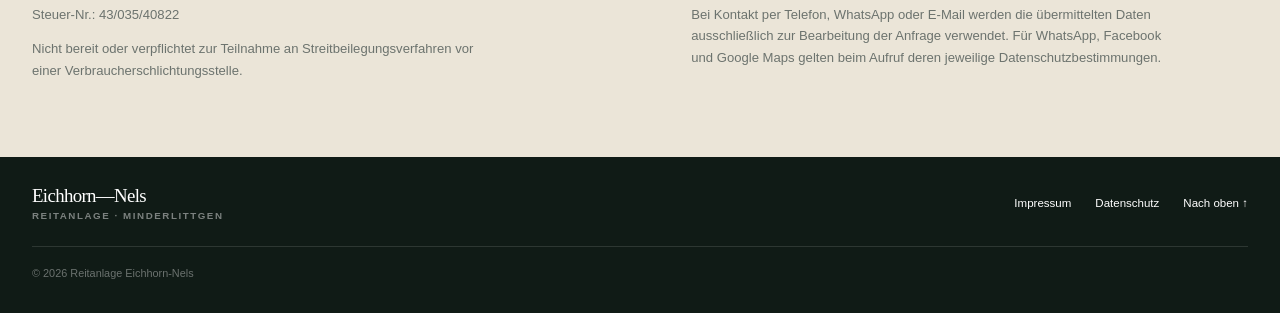
==== commit 2cfb06ff: "Turn contact into a warm editorial closing section" ====
--- a/index.html
+++ b/index.html
@@ -8,7 +8,7 @@
 <meta name="theme-color" content="#173027"><meta name="robots" content="index,follow">
 <link rel="canonical" href="https://hapo3005.github.io/Reitanlage/">
 <meta property="og:type" content="website"><meta property="og:locale" content="de_DE"><meta property="og:title" content="Reitunterricht & Pferdepension bei Wittlich | Eichhorn-Nels"><meta property="og:description" content="Reitunterricht für Kinder, Jugendliche und Erwachsene in Minderlittgen – vom Einstieg bis zur Turniervorbereitung. Dazu Pferdepension, Beritt und Ausritte."><meta property="og:image" content="https://hapo3005.github.io/Reitanlage/images/reitbeteiligung1.png"><meta name="twitter:card" content="summary_large_image">
-<link rel="preload" as="image" href="images/reitbeteiligung1.png"><link rel="stylesheet" href="rebuild.css?v=20260826-mobile4">
+<link rel="preload" as="image" href="images/reitbeteiligung1.png"><link rel="stylesheet" href="rebuild.css?v=20260826-contact1"><link rel="stylesheet" href="contact-finish.css?v=20260826-contact1">
 <script type="application/ld+json">{"@context":"https://schema.org","@type":["SportsActivityLocation","LocalBusiness"],"name":"Reitanlage Eichhorn-Nels","url":"https://hapo3005.github.io/Reitanlage/","telephone":"+49 174 3156082","email":"eichhorn.c@t-online.de","address":{"@type":"PostalAddress","streetAddress":"Siedlung Dadscheid 3","postalCode":"54518","addressLocality":"Minderlittgen","addressRegion":"Rheinland-Pfalz","addressCountry":"DE"},"priceRange":"€€"}</script>
 </head>
 <body>
@@ -23,6 +23,6 @@
 <section class="chapter horses" id="pferde"><header class="chapter-head narrow" data-reveal><p class="kicker">Unsere Lehrpferde</p><h2>Die Pferde, auf denen bei uns <em>gelernt wird.</em></h2><p>Alle Lehrpferde werden regelmäßig Korrektur geritten und kommen Sommer wie Winter täglich auf die Koppel.</p></header><div class="horse-ledger"><article data-reveal><figure><img src="images/schulpferd1.png" alt="Schulpferd Melody"></figure><div><p class="horse-meta">Kleinpferd · geb. 2010 · 1,50 m</p><h3>Melody</h3><p>Dressur Klasse A · Springen Klasse A · geländesicher und turniererfahren.</p></div></article><article data-reveal><figure><img src="images/schulpferd2.png" alt="Lago Maggiore, Oldenburger"></figure><div><p class="horse-meta">Oldenburger · geb. 2006 · Fuchs</p><h3>Lago Maggiore</h3><p>Dressur A · Springen A bis L · Turniererfolge bis A**.</p></div></article><article data-reveal><figure><img src="images/schulpferd3.png" alt="Schulpferd My Lady"></figure><div><p class="horse-meta">Deutsches Reitpony · geb. 2007 · braune Stute</p><h3>My Lady</h3><p>Dressur A · Springen A · Gelände · erfolgreich bestandene Stutenleistungsprüfung.</p></div></article></div><p class="horse-note" data-reveal>Je nach Trainingsstand ist auch eine Turnierteilnahme mit Lehrpferden möglich – von der Jugendreiterprüfung bis zu A-Springen und Dressur.</p><div class="sport-story" data-reveal><figure><img src="images/reitbeteiligung1.png" alt="Reitbeteiligung und Turniersport"></figure><div><p class="kicker">Turniersport</p><h2>Gemeinsam auf <em>Turnieren unterwegs.</em></h2><p>Carmen begleitet Schüler, Einsteller und Privatreiter regelmäßig auf Turniere. Je nach Vereinbarung hilft sie bei der Vorbereitung, betreut vor Ort oder stellt Pferde selbst vor.</p><dl class="results"><div><dt>2018</dt><dd>A-Dressur · L-Dressur · A**-Springen</dd></div><div><dt>2017</dt><dd>A- und L-Springen · E- und A-Dressur</dd></div><div><dt>2016</dt><dd>Mehrere Platzierungen in Dressur, Springen und Jugendreiterprüfungen</dd></div></dl></div></div></section>
 <section class="chapter news" id="aktuelles"><header class="chapter-head news-head" data-reveal><div><p class="kicker">Aktuelles vom Hof</p><h2>Neuigkeiten und <em>Termine.</em></h2></div><p>Hier gibt es aktuelle Hinweise zu Kursen, Reitbeteiligungen, Terminen und Neuigkeiten von der Anlage.</p></header><div data-news-content class="news-host"><p>Aktuelles wird geladen …</p></div><p class="updated" data-news-updated></p><div class="history-strip" data-reveal><article><span>PM-Mobil · 2023</span><p>2023 wurde die Reitanlage als einer von acht Betrieben und Vereinen in Rheinland-Pfalz vom PM-Mobil besucht.</p></article><article><span>Ferienkurse</span><p>Vom 25. bis 28. März 2024 fand ein Ferienreitkurs von 10 bis 16 Uhr statt. Neue Termine bitte direkt erfragen.</p></article><article><span>Reitbeteiligungen</span><p>Reitbeteiligungen werden je nach Pferd individuell vereinbart. Kosten und Umfang besprechen wir persönlich.</p></article></div></section>
 <section class="chapter pricing" id="preise"><div class="pricing-intro" data-reveal><p class="kicker light">Preise · gültig ab 01.01.2026</p><h2>Was Unterricht, Pension und <em>Beritt kosten.</em></h2><p>Die wichtigsten Preise stehen hier direkt im Überblick. Die vollständige Preisliste lässt sich darunter aufklappen.</p></div><dl class="price-highlight" data-reveal><div><dt>Schnupperangebot</dt><dd>90 €</dd><span>3 × 30 Min. + Einführung</span></div><div><dt>Gruppenstunde</dt><dd>ab 20 €</dd><span>Privatpferd / Schulpferd</span></div><div><dt>Einzelunterricht</dt><dd>ab 30 €</dd><span>30 oder 60 Minuten</span></div><div><dt>Pensionsbox</dt><dd>ab 360 €</dd><span>Pony · Großpferd · Paddock</span></div></dl><details class="price-details" data-reveal><summary><span>Vollständige Preisliste 2026</span><span aria-hidden="true">+</span></summary><div class="table-wrap"><table><thead><tr><th>Angebot</th><th>Bezeichnung</th><th>Dauer / Umfang</th><th>Einzelpreis</th><th>Karte / Monat</th></tr></thead><tbody><tr><td>Schnupperangebot</td><td>Jugendliche & Erwachsene</td><td>3 × Einzelunterricht je 30 Min. + Einführungsgespräch</td><td>90,00 €</td><td>–</td></tr><tr><td>Gruppenstunde</td><td>Jugendliche mit Schulpferd</td><td>60 Minuten</td><td>25,00 €</td><td>10er 230 € · 5er 120 €</td></tr><tr><td>Gruppenstunde</td><td>Erwachsene mit Schulpferd</td><td>60 Minuten</td><td>30,00 €</td><td>10er 270 € · 5er 145 €</td></tr><tr><td>Gruppenstunde</td><td>mit Privatpferd</td><td>60 Minuten</td><td>20,00 €</td><td>10er 180 € · 5er 95 €</td></tr><tr><td>Einzelunterricht</td><td>Schulpferd</td><td>60 Minuten</td><td>50,00 €</td><td>10er 470 € · 5er 240 €</td></tr><tr><td>Einzelunterricht</td><td>Schulpferd</td><td>30 Minuten</td><td>35,00 €</td><td>10er 320 € · 5er 165 €</td></tr><tr><td>Einzelunterricht</td><td>Privatpferd</td><td>60 Minuten</td><td>45,00 €</td><td>10er 420 € · 5er 215 €</td></tr><tr><td>Einzelunterricht</td><td>Privatpferd</td><td>30 Minuten</td><td>30,00 €</td><td>10er 270 € · 5er 140 €</td></tr><tr><td>Hallennutzung</td><td>mit Reitunterricht</td><td>–</td><td>5,00 €</td><td>–</td></tr><tr><td>Hallennutzung</td><td>ohne Reitunterricht</td><td>–</td><td>10,00 €</td><td>–</td></tr><tr><td>Longenunterricht</td><td>Jugendliche mit Schulpferd</td><td>30 Minuten</td><td>30,00 €</td><td>10er 270 € · 5er 145 €</td></tr><tr><td>Longenunterricht</td><td>Erwachsene mit Schulpferd</td><td>30 Minuten</td><td>35,00 €</td><td>10er 330 € · 5er 170 €</td></tr><tr><td>Ausritt</td><td>Schulpferd</td><td>Dauer nach Vereinbarung</td><td>35,00 € / Std.</td><td>–</td></tr><tr><td>Pensionsbox</td><td>Großpferd bis 16 qm</td><td>all inclusive*</td><td>390,00 € / Monat</td><td>Späne auf Anfrage</td></tr><tr><td>Pensionsbox</td><td>Ponybox bis 12 qm</td><td>all inclusive*</td><td>360,00 € / Monat</td><td>Späne auf Anfrage</td></tr><tr><td>Pensionsbox</td><td>Paddockbox</td><td>all inclusive*</td><td>430,00 € / Monat</td><td>Späne auf Anfrage</td></tr><tr><td>Pferdeausbildung</td><td>Einzelberitt</td><td>1 Tag pro Woche</td><td>45,00 € / Woche</td><td>160,00 € / Monat</td></tr><tr><td>Pferdeausbildung</td><td>Teilberitt</td><td>2 Tage pro Woche</td><td>80,00 € / Woche</td><td>280,00 € / Monat</td></tr><tr><td>Pferdeausbildung</td><td>Vollberitt</td><td>5 Tage pro Woche</td><td>auf Anfrage</td><td>500,00 € / Monat</td></tr><tr><td>Pferdeausbildung</td><td>Longieren / Bodenarbeit</td><td>1 Tag pro Woche · 30 Min.</td><td>30,00 € / Woche</td><td>110,00 € / Monat</td></tr><tr><td>Pferdeausbildung</td><td>Longieren / Bodenarbeit</td><td>1 Tag pro Woche · 45 Min.</td><td>38,00 € / Woche</td><td>140,00 € / Monat</td></tr><tr><td>Ferienkurs</td><td>Jugendliche 6–18 Jahre</td><td>5 Tage · 10–16 Uhr · Getränke, Snacks & Theorie inkl.</td><td>295,00 €</td><td>–</td></tr><tr><td>Winterdienst</td><td>Möhrenfütterung</td><td>zusätzliche Möhrenfütterung</td><td>auf Anfrage</td><td>–</td></tr><tr><td>Deckendienst</td><td>Ein- und Ausdecken</td><td>Weide- und Abschwitzdecke</td><td>50,00 €</td><td>–</td></tr></tbody></table></div><div class="price-notes"><p><strong>*All inclusive:</strong> 7 Tage witterungsbedingter Weide-/Paddockdienst sowie Nutzung von Anlage, Halle, Reitplatz und Waschplatz.</p><p>Alle Karten und gebuchten Monatsbeiträge werden nicht ausgezahlt oder erstattet und sind nicht übertragbar.</p><p>Alle gebuchten Leistungen, die nicht mindestens 24 Stunden vorher abgesagt werden, sind zu zahlen.</p></div></details></section>
-<section class="contact" id="kontakt"><figure class="contact-image"><img src="images/familieanuth.png" alt="Moment auf der Reitanlage Eichhorn-Nels"></figure><div class="contact-copy" data-reveal><p class="kicker light">Kontakt</p><h2>Fragen? Melden Sie sich <em>gern.</em></h2><p>Für Fragen zu Unterricht, Pferdepension, Beritt oder Terminen erreichen Sie Carmen am besten telefonisch oder per WhatsApp. Besuche auf der Anlage bitte vorher kurz abstimmen.</p><div class="contact-actions"><a href="https://wa.me/491743156082?text=Hallo%20Frau%20Eichhorn-Nels%2C%20ich%20habe%20eine%20Anfrage%20zur%20Reitanlage." rel="noopener">WhatsApp</a><a href="tel:+491743156082">0174 3156082</a></div><address><p><span>Carmen Eichhorn-Nels</span><strong>Trainerin & Ansprechpartnerin</strong></p><p><span>Festnetz</span><a href="tel:+4965719561440">06571 9561440</a></p><p><span>E-Mail</span><a href="mailto:eichhorn.c@t-online.de">eichhorn.c@t-online.de</a></p><p><span>Adresse</span><a href="https://www.google.com/maps/search/?api=1&query=Siedlung+Dadscheid+3+54518+Minderlittgen" rel="noopener">Siedlung Dadscheid 3 · 54518 Minderlittgen</a></p><p><span>Facebook</span><a href="https://www.facebook.com/groups/403038393066632/" rel="noopener">Reitanlage auf Facebook ↗</a></p></address></div></section>
+<section class="contact contact-editorial" id="kontakt"><figure class="contact-image"><img src="images/familieanuth.png" alt="Gemeinsamer Moment mit Pferd auf der Reitanlage Eichhorn-Nels"><figcaption>Reitanlage Eichhorn-Nels · Minderlittgen</figcaption></figure><div class="contact-copy" data-reveal><p class="kicker">Kontakt</p><h2>Noch Fragen? Melden Sie sich <em>gern.</em></h2><p>Ob Reitunterricht, Wiedereinstieg, Beritt oder ein Platz für Ihr Pferd: Schreiben Sie Carmen gern per WhatsApp oder rufen Sie an. Besuche auf der Anlage bitte vorher kurz abstimmen.</p><div class="contact-actions"><a href="https://wa.me/491743156082?text=Hallo%20Frau%20Eichhorn-Nels%2C%20ich%20habe%20eine%20Anfrage%20zur%20Reitanlage." rel="noopener">WhatsApp schreiben</a><a href="tel:+491743156082">0174 3156082</a></div><address><p><span>Carmen Eichhorn-Nels</span><strong>Trainerin & Ansprechpartnerin</strong></p><p><span>Festnetz</span><a href="tel:+4965719561440">06571 9561440</a></p><p><span>E-Mail</span><a href="mailto:eichhorn.c@t-online.de">eichhorn.c@t-online.de</a></p><p><span>Adresse</span><a href="https://www.google.com/maps/search/?api=1&query=Siedlung+Dadscheid+3+54518+Minderlittgen" rel="noopener">Siedlung Dadscheid 3 · 54518 Minderlittgen</a></p><p><span>Mehr Einblicke</span><a href="https://www.facebook.com/groups/403038393066632/" rel="noopener">Facebook-Gruppe ↗</a></p></address></div></section>
 <section class="legal" id="impressum"><div><h2>Impressum</h2><p><strong>Carmen Eichhorn-Nels Reitanlage</strong><br>Siedlung Dadscheid 3 · 54518 Minderlittgen</p><p>Mitglied im Pferdesportverband Rheinland-Pfalz<br>Steuer-Nr.: 43/035/40822</p><p>Nicht bereit oder verpflichtet zur Teilnahme an Streitbeilegungsverfahren vor einer Verbraucherschlichtungsstelle.</p></div><div id="datenschutz"><h2>Datenschutz</h2><p>Diese Website setzt keine Analyse- oder Marketing-Cookies ein. Beim Aufruf werden technisch notwendige Verbindungsdaten durch den Hosting-Anbieter GitHub Pages verarbeitet.</p><p>Bei Kontakt per Telefon, WhatsApp oder E-Mail werden die übermittelten Daten ausschließlich zur Bearbeitung der Anfrage verwendet. Für WhatsApp, Facebook und Google Maps gelten beim Aufruf deren jeweilige Datenschutzbestimmungen.</p></div></section>
 </main><footer class="footer"><a class="wordmark footer-mark" href="#start"><strong>Eichhorn—Nels</strong><span>Reitanlage · Minderlittgen</span></a><nav><a href="#impressum">Impressum</a><a href="#datenschutz">Datenschutz</a><a href="#start">Nach oben ↑</a></nav><p>© <span data-year></span> Reitanlage Eichhorn-Nels</p></footer><script src="script.js?v=20260826-rebuild4"></script></body></html>
--- a/contact-finish.css
+++ b/contact-finish.css
@@ -0,0 +1,247 @@
+/* Contact finish — editorial, warm and mobile-first. */
+.contact.contact-editorial{
+  position:relative;
+  display:grid;
+  grid-template-columns:minmax(0,1.05fr) minmax(460px,.95fr);
+  align-items:stretch;
+  gap:0;
+  padding:clamp(68px,7vw,108px) max(28px,calc((100vw - 1280px)/2));
+  background:#173027;
+  overflow:hidden;
+}
+.contact.contact-editorial .contact-image{
+  position:relative;
+  z-index:1;
+  min-height:680px;
+  margin:0;
+  overflow:hidden;
+  background:#24372f;
+}
+.contact.contact-editorial .contact-image::after{
+  content:"";
+  position:absolute;
+  inset:0;
+  background:linear-gradient(180deg,rgba(12,25,19,.02) 45%,rgba(12,25,19,.42) 100%);
+  pointer-events:none;
+}
+.contact.contact-editorial .contact-image img{
+  width:100%;
+  height:100%;
+  object-fit:cover;
+  object-position:50% 54%;
+}
+.contact.contact-editorial .contact-image figcaption{
+  position:absolute;
+  z-index:2;
+  left:26px;
+  bottom:22px;
+  margin:0;
+  color:rgba(255,255,255,.86);
+  font-size:.62rem;
+  font-weight:700;
+  letter-spacing:.13em;
+  text-transform:uppercase;
+}
+.contact.contact-editorial .contact-copy{
+  position:relative;
+  z-index:2;
+  align-self:center;
+  margin:48px 0 48px -82px;
+  padding:clamp(48px,5vw,72px);
+  background:#f4f0e7;
+  color:#1f2723;
+}
+.contact.contact-editorial .contact-copy .kicker{
+  margin-bottom:16px;
+  color:#8a6a4b;
+}
+.contact.contact-editorial .contact-copy h2{
+  max-width:9.5ch;
+  margin:0 0 24px;
+  color:#1f2723;
+  font-size:clamp(3rem,4.5vw,4.7rem);
+  line-height:.98;
+}
+.contact.contact-editorial .contact-copy h2 em{color:#8a6a4b}
+.contact.contact-editorial .contact-copy>p:not(.kicker){
+  max-width:38rem;
+  margin:0;
+  color:#66706b;
+  font-size:1.02rem;
+  line-height:1.68;
+}
+.contact.contact-editorial .contact-actions{
+  display:grid;
+  grid-template-columns:1.08fr .92fr;
+  gap:10px;
+  margin:34px 0 36px;
+}
+.contact.contact-editorial .contact-actions a{
+  display:flex;
+  min-height:54px;
+  align-items:center;
+  justify-content:center;
+  padding:13px 18px;
+  border:1px solid #173027;
+  font-size:.84rem;
+  font-weight:800;
+  letter-spacing:.01em;
+  transition:background .2s ease,color .2s ease,border-color .2s ease;
+}
+.contact.contact-editorial .contact-actions a:first-child{
+  background:#173027;
+  color:#fff;
+}
+.contact.contact-editorial .contact-actions a:first-child:hover{background:#244437}
+.contact.contact-editorial .contact-actions a:last-child{
+  background:transparent;
+  color:#173027;
+}
+.contact.contact-editorial .contact-actions a:last-child:hover{background:#ebe5d8}
+.contact.contact-editorial address{
+  display:grid;
+  grid-template-columns:1fr 1fr;
+  gap:0 28px;
+  margin:0;
+  padding-top:24px;
+  border-top:1px solid rgba(31,39,35,.15);
+  font-style:normal;
+}
+.contact.contact-editorial address p{
+  display:block;
+  min-width:0;
+  margin:0;
+  padding:17px 0;
+  border:0;
+  border-bottom:1px solid rgba(31,39,35,.12);
+}
+.contact.contact-editorial address p:first-child{
+  grid-column:1/-1;
+  padding-top:0;
+  padding-bottom:20px;
+}
+.contact.contact-editorial address p:nth-child(4){grid-column:1/-1}
+.contact.contact-editorial address p span{
+  display:block;
+  margin:0 0 5px;
+  color:#8a6a4b;
+  font-size:.58rem;
+  font-weight:800;
+  letter-spacing:.12em;
+  text-transform:uppercase;
+}
+.contact.contact-editorial address p:first-child span{
+  margin-bottom:4px;
+  color:#1f2723;
+  font-family:var(--serif,"Iowan Old Style",Georgia,serif);
+  font-size:1.45rem;
+  font-weight:400;
+  letter-spacing:-.025em;
+  text-transform:none;
+}
+.contact.contact-editorial address p strong{
+  display:block;
+  color:#68716d;
+  font-size:.78rem;
+  font-weight:600;
+}
+.contact.contact-editorial address a{
+  display:inline-block;
+  max-width:100%;
+  color:#1f2723;
+  font-size:.98rem;
+  font-weight:650;
+  line-height:1.45;
+  overflow-wrap:anywhere;
+}
+.contact.contact-editorial address p:nth-child(4) a::after{
+  content:"  ·  Route öffnen ↗";
+  color:#8a6a4b;
+  font-size:.74rem;
+  font-weight:700;
+  white-space:nowrap;
+}
+.contact.contact-editorial address p:last-child a{
+  color:#68716d;
+  font-size:.88rem;
+}
+
+@media(max-width:980px){
+  .contact.contact-editorial{
+    grid-template-columns:minmax(0,.9fr) minmax(420px,1.1fr);
+    padding-left:24px;
+    padding-right:24px;
+  }
+  .contact.contact-editorial .contact-copy{margin-left:-46px;padding:46px}
+}
+
+@media(max-width:820px){
+  .contact.contact-editorial{
+    display:block;
+    padding:0 0 40px;
+    background:#173027;
+  }
+  .contact.contact-editorial .contact-image{
+    height:340px;
+    min-height:0;
+  }
+  .contact.contact-editorial .contact-image img{object-position:50% 58%}
+  .contact.contact-editorial .contact-image figcaption{
+    left:18px;
+    bottom:64px;
+    font-size:.56rem;
+  }
+  .contact.contact-editorial .contact-copy{
+    width:auto;
+    margin:-44px 18px 0;
+    padding:34px 24px 28px;
+  }
+  .contact.contact-editorial .contact-copy h2{
+    max-width:10ch;
+    margin-bottom:18px;
+    font-size:clamp(2.45rem,10.7vw,3.4rem);
+  }
+  .contact.contact-editorial .contact-copy>p:not(.kicker){
+    max-width:32rem;
+    font-size:.95rem;
+    line-height:1.58;
+  }
+  .contact.contact-editorial .contact-actions{
+    grid-template-columns:1fr 1fr;
+    gap:8px;
+    margin:26px 0 28px;
+  }
+  .contact.contact-editorial .contact-actions a{
+    min-height:50px;
+    padding:11px 12px;
+    font-size:.78rem;
+  }
+  .contact.contact-editorial address{
+    grid-template-columns:1fr 1fr;
+    gap:0 18px;
+    padding-top:20px;
+  }
+  .contact.contact-editorial address p{padding:14px 0}
+  .contact.contact-editorial address p:first-child{padding-bottom:18px}
+  .contact.contact-editorial address p:first-child span{font-size:1.3rem}
+  .contact.contact-editorial address p:nth-child(3),
+  .contact.contact-editorial address p:nth-child(4),
+  .contact.contact-editorial address p:nth-child(5){grid-column:1/-1}
+  .contact.contact-editorial address a{font-size:.93rem}
+}
+
+@media(max-width:430px){
+  .contact.contact-editorial .contact-image{height:300px}
+  .contact.contact-editorial .contact-copy{margin-top:-36px;padding:30px 20px 24px}
+  .contact.contact-editorial .contact-copy h2{font-size:2.5rem;max-width:none}
+  .contact.contact-editorial .contact-actions{grid-template-columns:1fr}
+  .contact.contact-editorial .contact-actions a{min-height:48px}
+  .contact.contact-editorial address{grid-template-columns:1fr}
+  .contact.contact-editorial address p:nth-child(n){grid-column:1}
+  .contact.contact-editorial address p:nth-child(2){padding-top:14px}
+  .contact.contact-editorial address p:nth-child(4) a::after{
+    display:block;
+    margin-top:4px;
+    white-space:normal;
+  }
+}
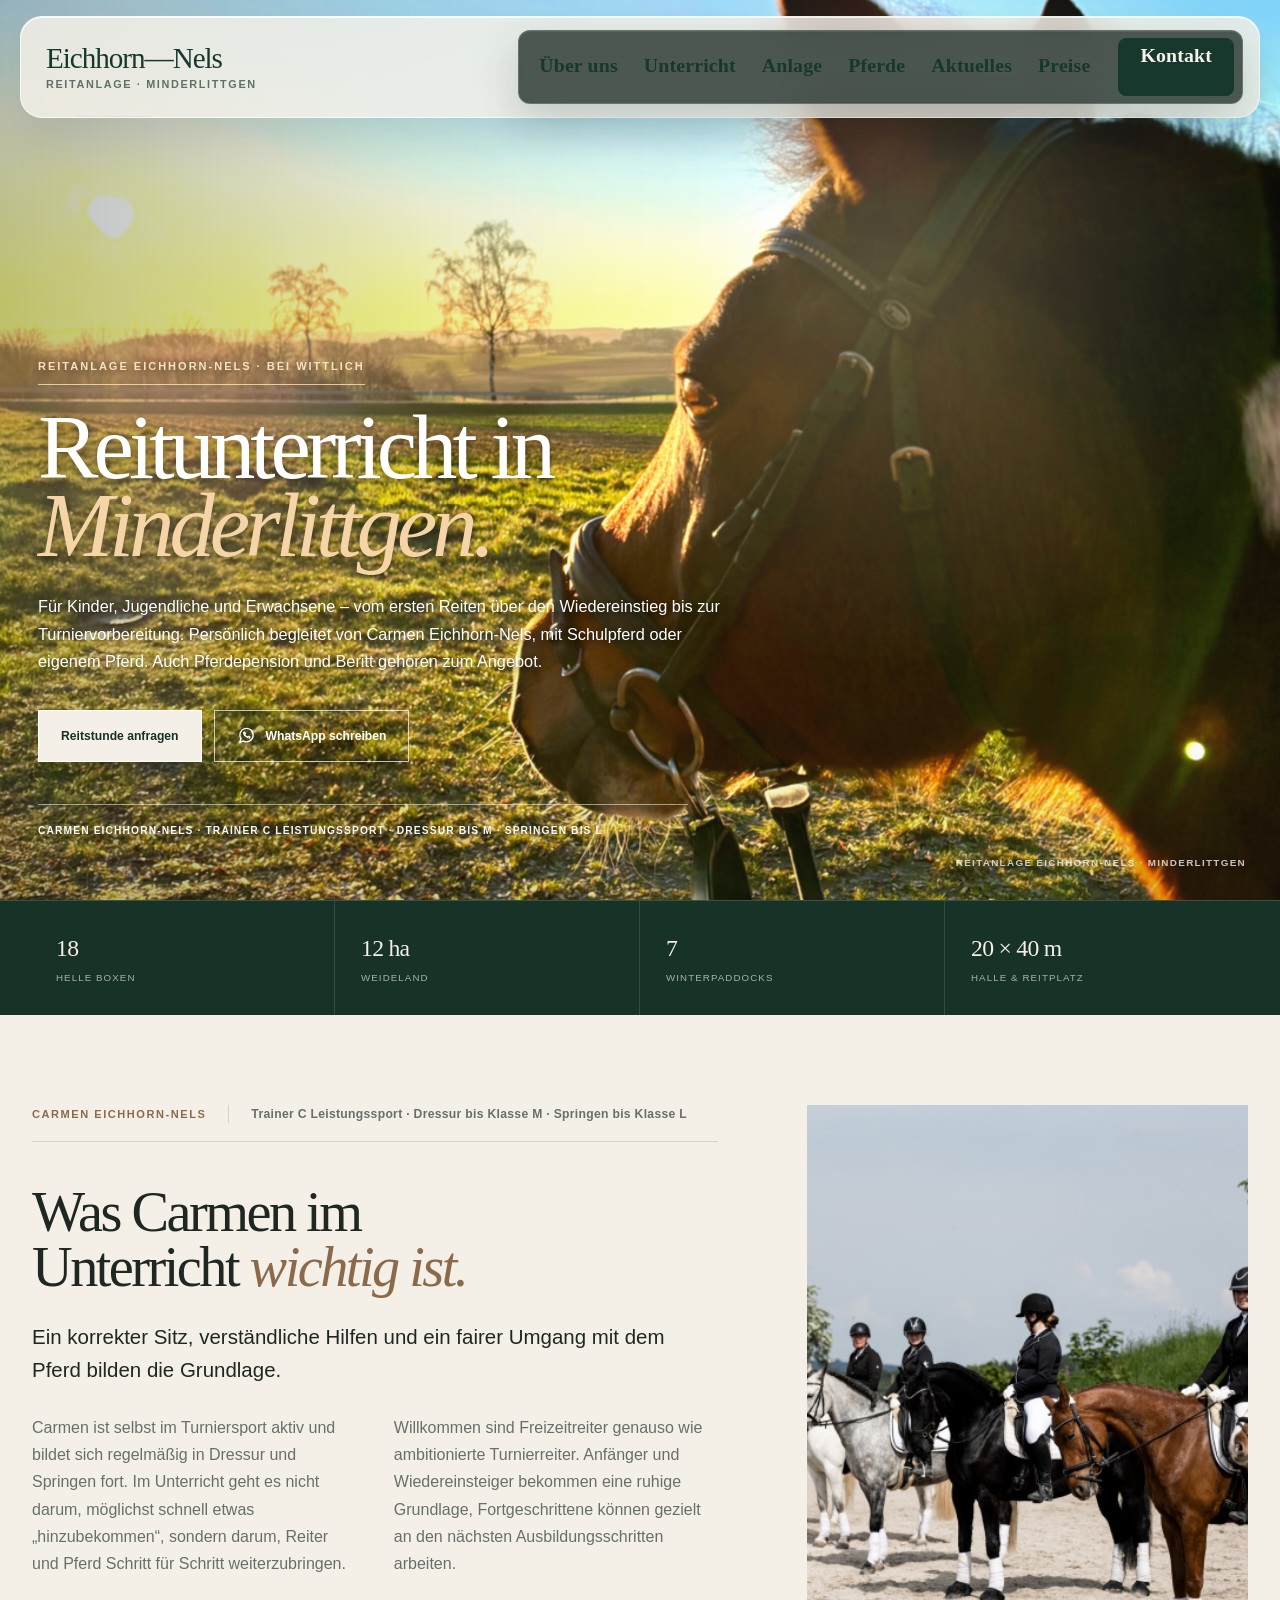
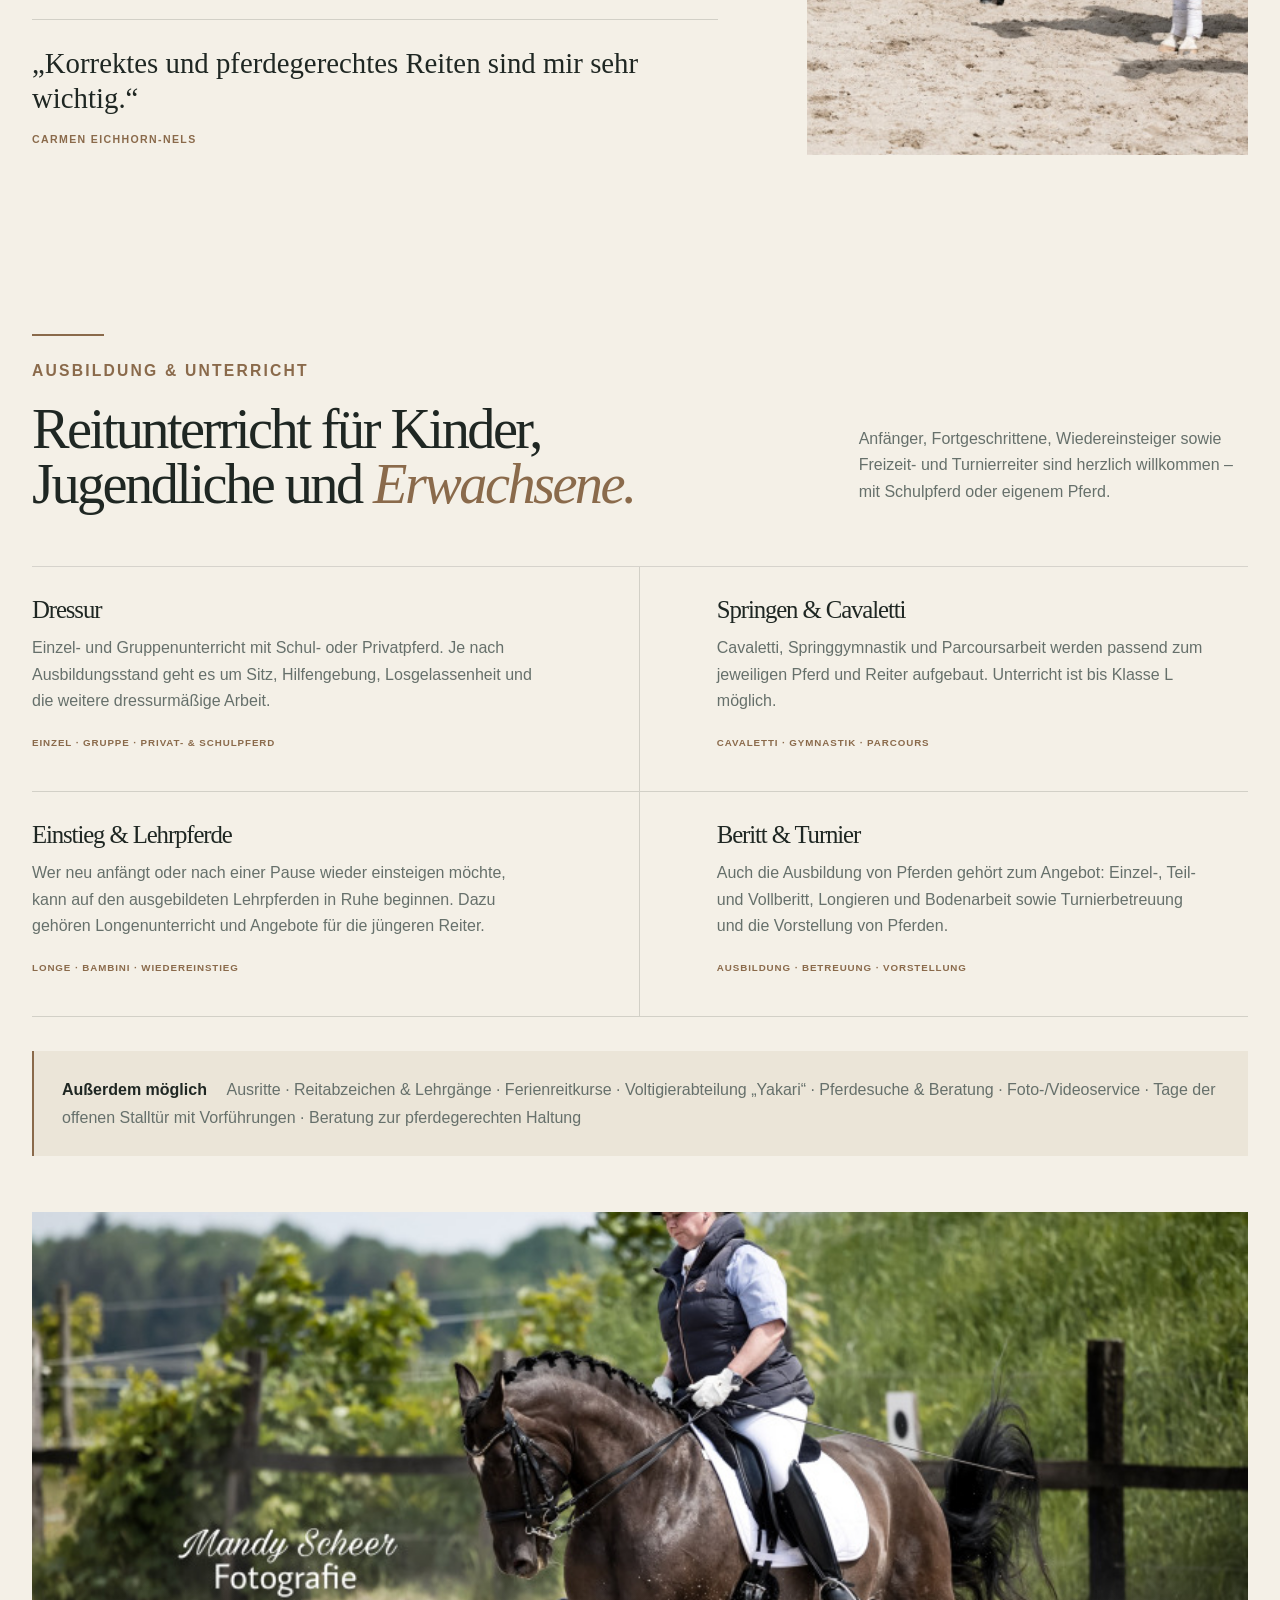
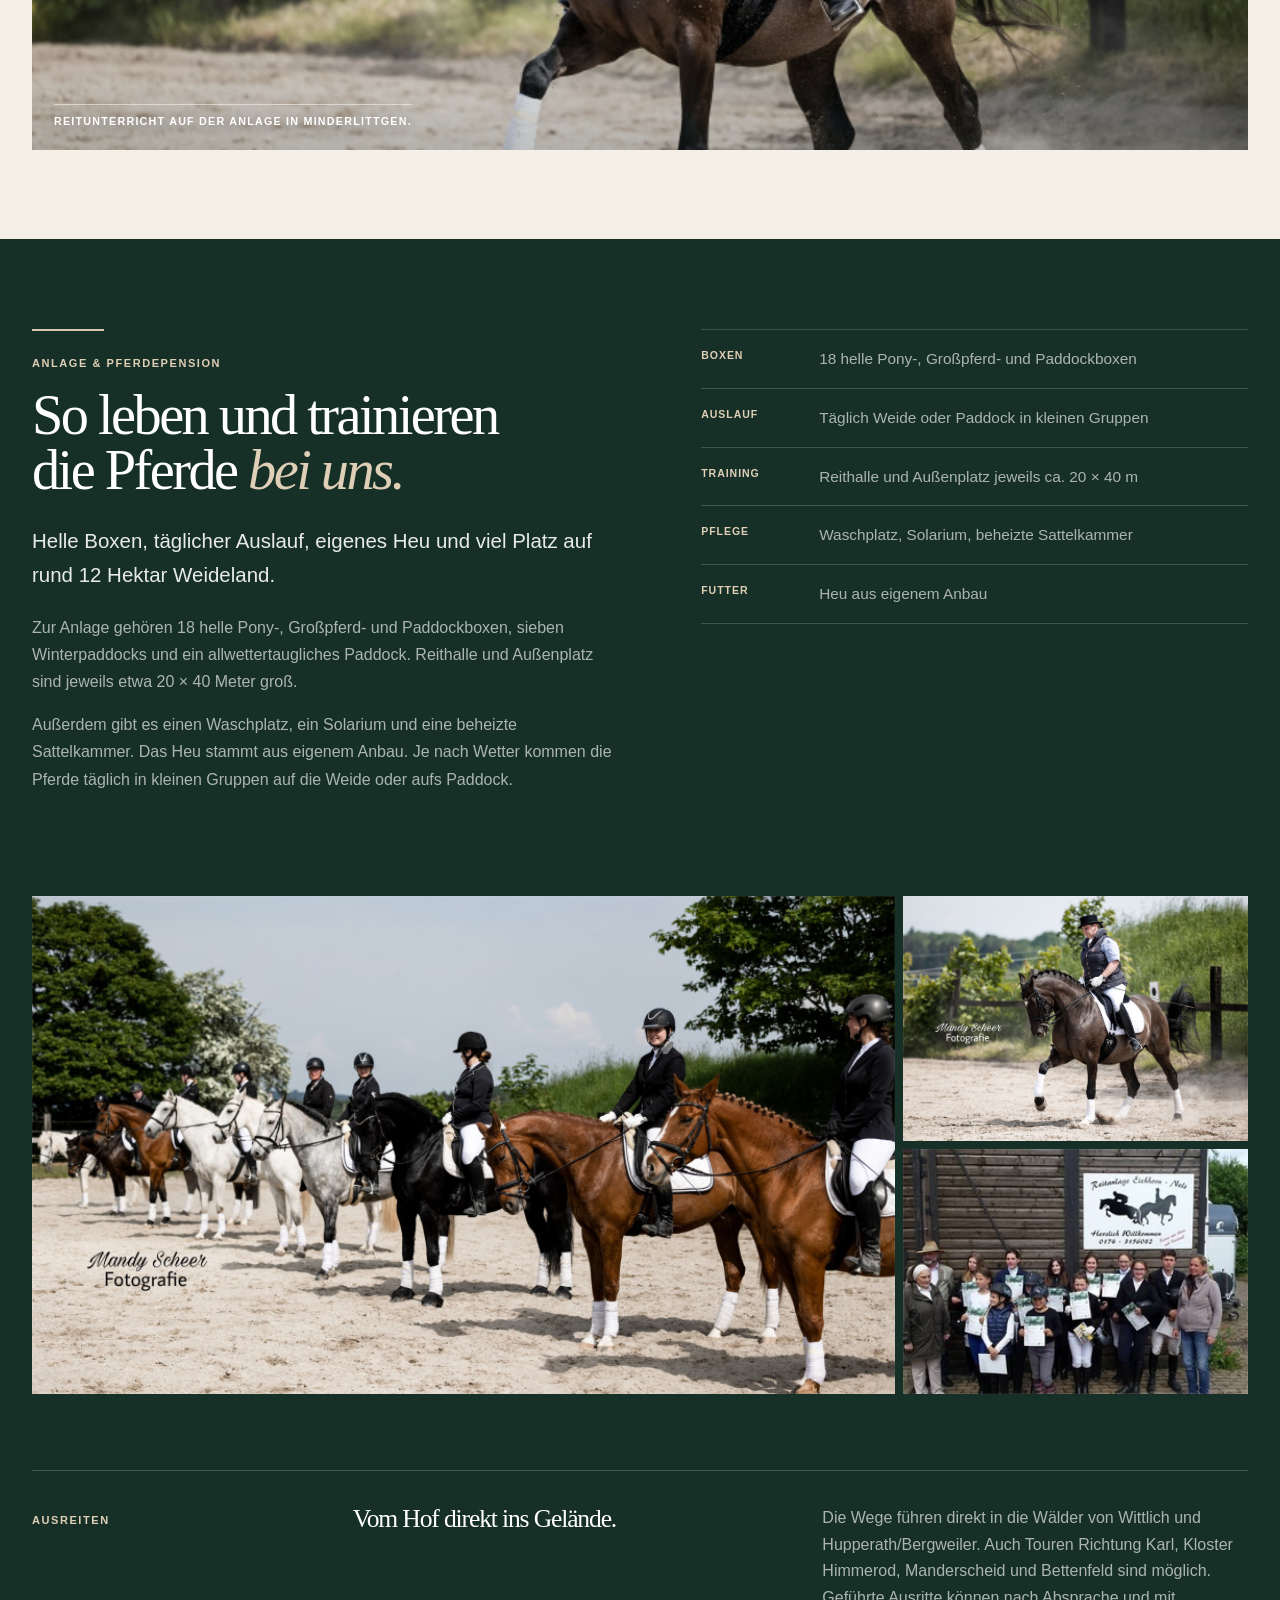
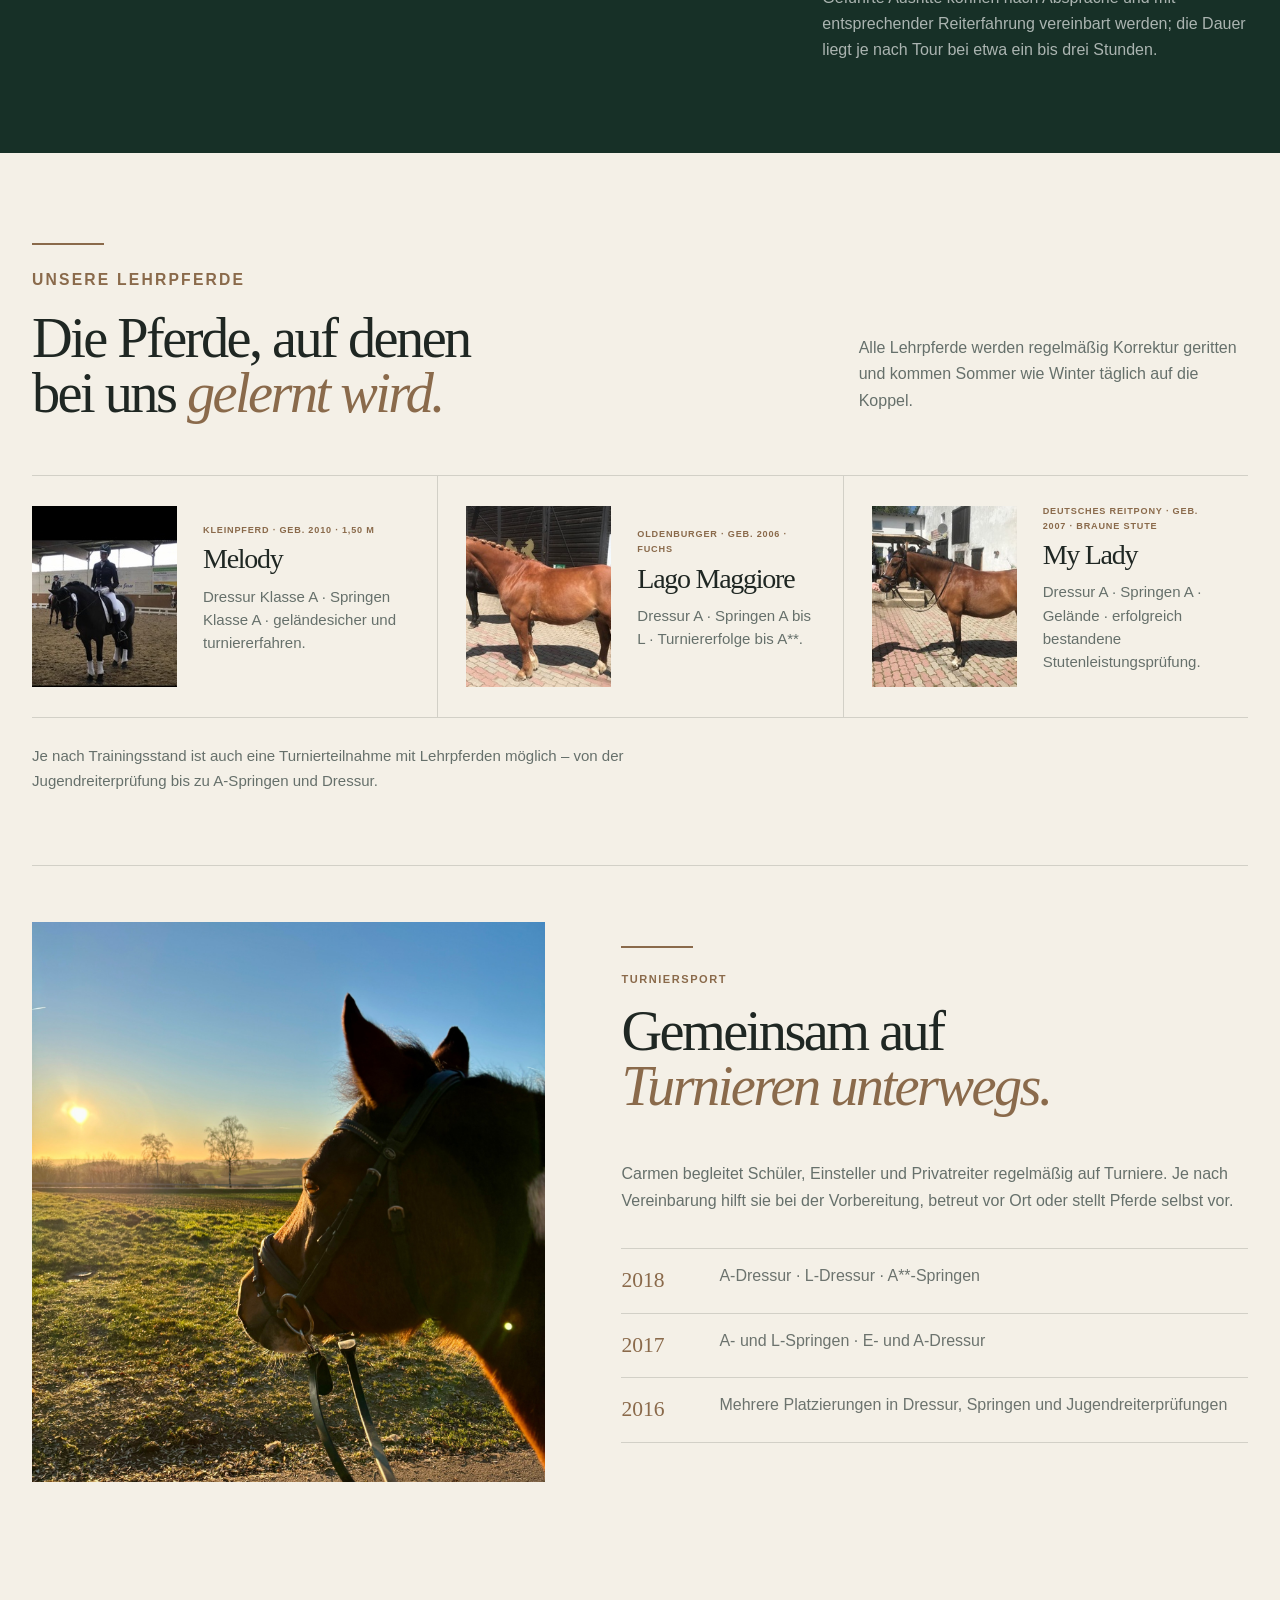
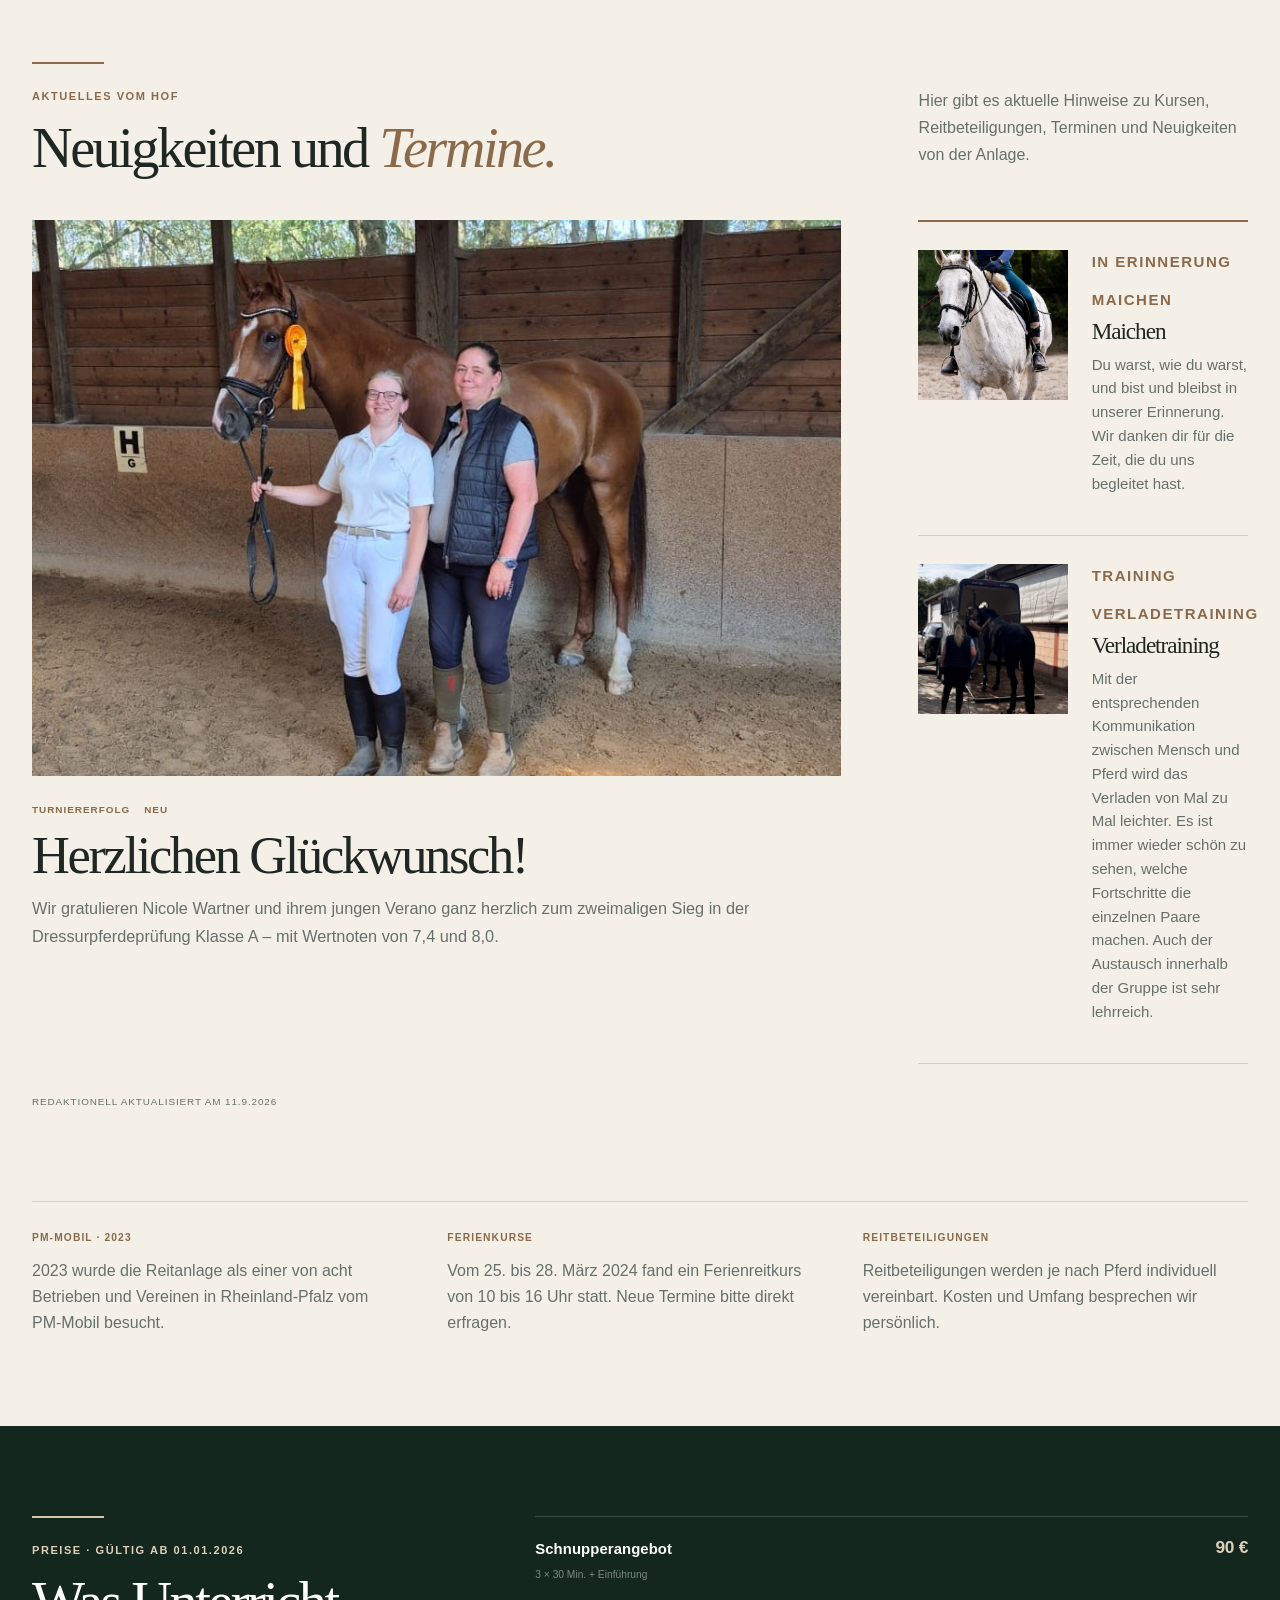
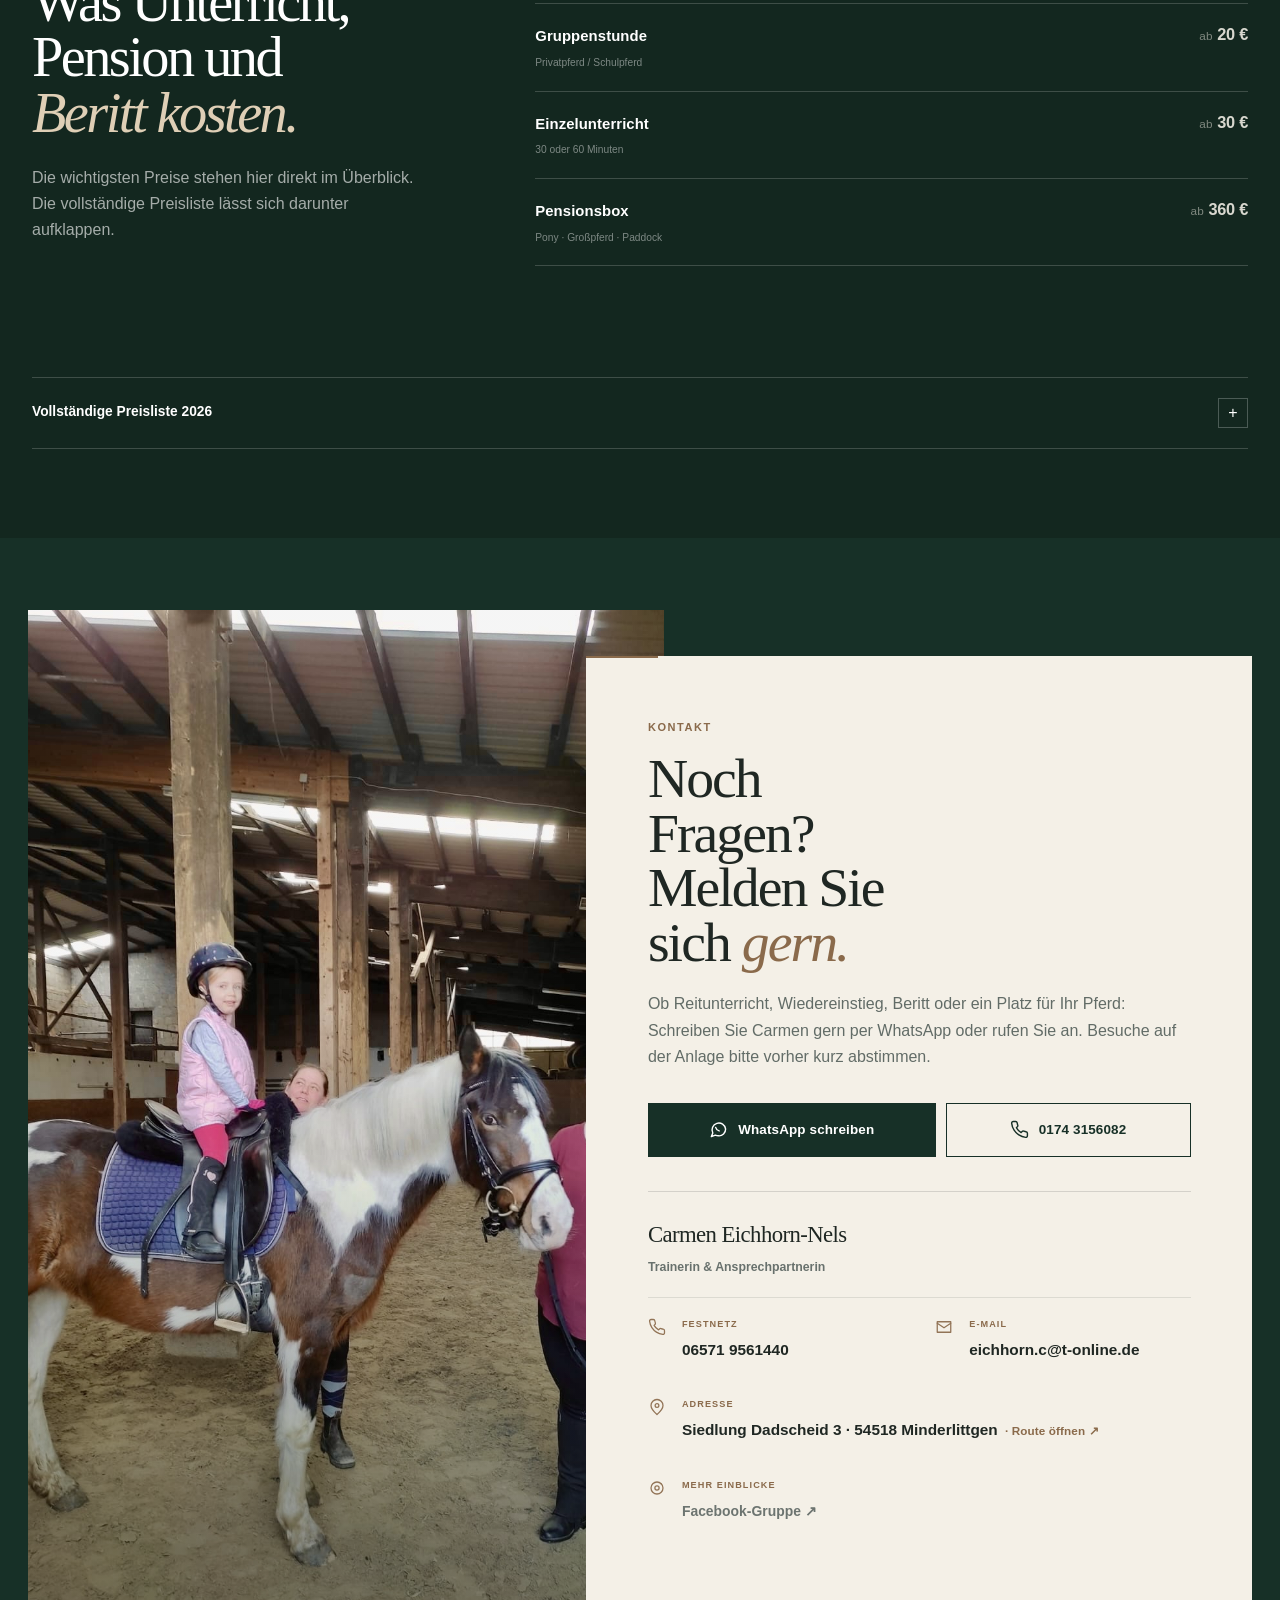
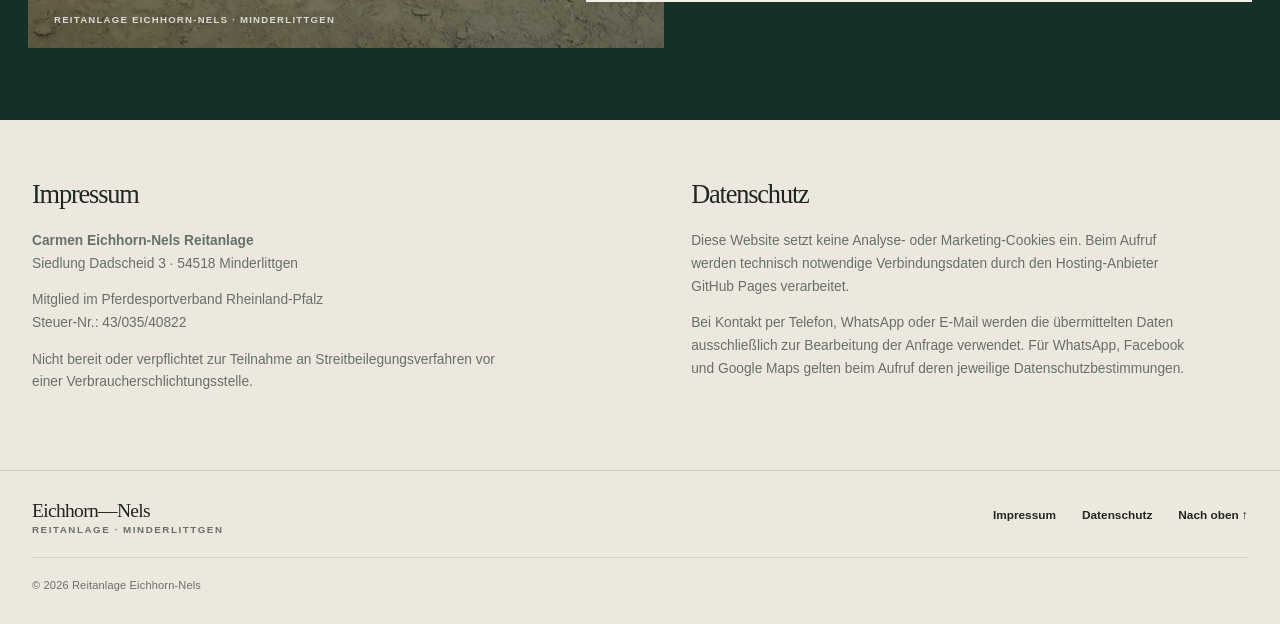
==== commit 1280d095: "Refine price markup and refresh stylesheet cache" ====
--- a/index.html
+++ b/index.html
@@ -8,7 +8,7 @@
 <meta name="theme-color" content="#173027"><meta name="robots" content="index,follow">
 <link rel="canonical" href="https://hapo3005.github.io/Reitanlage/">
 <meta property="og:type" content="website"><meta property="og:locale" content="de_DE"><meta property="og:title" content="Reitunterricht & Pferdepension bei Wittlich | Eichhorn-Nels"><meta property="og:description" content="Reitunterricht für Kinder, Jugendliche und Erwachsene in Minderlittgen – vom Einstieg bis zur Turniervorbereitung. Dazu Pferdepension, Beritt und Ausritte."><meta property="og:image" content="https://hapo3005.github.io/Reitanlage/images/reitbeteiligung1.png"><meta name="twitter:card" content="summary_large_image">
-<link rel="preload" as="image" href="images/reitbeteiligung1.png"><link rel="stylesheet" href="rebuild.css?v=20260826-contact1"><link rel="stylesheet" href="contact-finish.css?v=20260826-contact1">
+<link rel="preload" as="image" href="images/reitbeteiligung1.png"><link rel="stylesheet" href="rebuild.css?v=20260912-price-polish1"><link rel="stylesheet" href="contact-finish.css?v=20260826-contact1">
 <script type="application/ld+json">{"@context":"https://schema.org","@type":["SportsActivityLocation","LocalBusiness"],"name":"Reitanlage Eichhorn-Nels","url":"https://hapo3005.github.io/Reitanlage/","telephone":"+49 174 3156082","email":"eichhorn.c@t-online.de","address":{"@type":"PostalAddress","streetAddress":"Siedlung Dadscheid 3","postalCode":"54518","addressLocality":"Minderlittgen","addressRegion":"Rheinland-Pfalz","addressCountry":"DE"},"priceRange":"€€"}</script>
 </head>
 <body>
@@ -22,7 +22,7 @@
 <section class="chapter stable" id="anlage"><div class="stable-copy" data-reveal><p class="kicker light">Anlage & Pferdepension</p><h2>So leben und trainieren die Pferde <em>bei uns.</em></h2><p class="lead light-text">Helle Boxen, täglicher Auslauf, eigenes Heu und viel Platz auf rund 12 Hektar Weideland.</p><p>Zur Anlage gehören 18 helle Pony-, Großpferd- und Paddockboxen, sieben Winterpaddocks und ein allwettertaugliches Paddock. Reithalle und Außenplatz sind jeweils etwa 20 × 40 Meter groß.</p><p>Außerdem gibt es einen Waschplatz, ein Solarium und eine beheizte Sattelkammer. Das Heu stammt aus eigenem Anbau. Je nach Wetter kommen die Pferde täglich in kleinen Gruppen auf die Weide oder aufs Paddock.</p></div><dl class="stable-specs" data-reveal><div><dt>Boxen</dt><dd>18 helle Pony-, Großpferd- und Paddockboxen</dd></div><div><dt>Auslauf</dt><dd>Täglich Weide oder Paddock in kleinen Gruppen</dd></div><div><dt>Training</dt><dd>Reithalle und Außenplatz jeweils ca. 20 × 40 m</dd></div><div><dt>Pflege</dt><dd>Waschplatz, Solarium, beheizte Sattelkammer</dd></div><div><dt>Futter</dt><dd>Heu aus eigenem Anbau</dd></div></dl><div class="stable-gallery" data-reveal><figure class="sg-main"><img src="images/eventbild1.png" alt="Impression von der Reitanlage"></figure><figure><img src="images/eventbild2.png" alt="Reiter und Pferd"></figure><figure><img src="images/eventbild3.png" alt="Hofleben auf der Reitanlage"></figure></div><div class="terrain" data-reveal><p class="kicker light">Ausreiten</p><h3>Vom Hof direkt ins Gelände.</h3><p>Die Wege führen direkt in die Wälder von Wittlich und Hupperath/Bergweiler. Auch Touren Richtung Karl, Kloster Himmerod, Manderscheid und Bettenfeld sind möglich. Geführte Ausritte können nach Absprache und mit entsprechender Reiterfahrung vereinbart werden; die Dauer liegt je nach Tour bei etwa ein bis drei Stunden.</p></div></section>
 <section class="chapter horses" id="pferde"><header class="chapter-head narrow" data-reveal><p class="kicker">Unsere Lehrpferde</p><h2>Die Pferde, auf denen bei uns <em>gelernt wird.</em></h2><p>Alle Lehrpferde werden regelmäßig Korrektur geritten und kommen Sommer wie Winter täglich auf die Koppel.</p></header><div class="horse-ledger"><article data-reveal><figure><img src="images/schulpferd1.png" alt="Schulpferd Melody"></figure><div><p class="horse-meta">Kleinpferd · geb. 2010 · 1,50 m</p><h3>Melody</h3><p>Dressur Klasse A · Springen Klasse A · geländesicher und turniererfahren.</p></div></article><article data-reveal><figure><img src="images/schulpferd2.png" alt="Lago Maggiore, Oldenburger"></figure><div><p class="horse-meta">Oldenburger · geb. 2006 · Fuchs</p><h3>Lago Maggiore</h3><p>Dressur A · Springen A bis L · Turniererfolge bis A**.</p></div></article><article data-reveal><figure><img src="images/schulpferd3.png" alt="Schulpferd My Lady"></figure><div><p class="horse-meta">Deutsches Reitpony · geb. 2007 · braune Stute</p><h3>My Lady</h3><p>Dressur A · Springen A · Gelände · erfolgreich bestandene Stutenleistungsprüfung.</p></div></article></div><p class="horse-note" data-reveal>Je nach Trainingsstand ist auch eine Turnierteilnahme mit Lehrpferden möglich – von der Jugendreiterprüfung bis zu A-Springen und Dressur.</p><div class="sport-story" data-reveal><figure><img src="images/reitbeteiligung1.png" alt="Reitbeteiligung und Turniersport"></figure><div><p class="kicker">Turniersport</p><h2>Gemeinsam auf <em>Turnieren unterwegs.</em></h2><p>Carmen begleitet Schüler, Einsteller und Privatreiter regelmäßig auf Turniere. Je nach Vereinbarung hilft sie bei der Vorbereitung, betreut vor Ort oder stellt Pferde selbst vor.</p><dl class="results"><div><dt>2018</dt><dd>A-Dressur · L-Dressur · A**-Springen</dd></div><div><dt>2017</dt><dd>A- und L-Springen · E- und A-Dressur</dd></div><div><dt>2016</dt><dd>Mehrere Platzierungen in Dressur, Springen und Jugendreiterprüfungen</dd></div></dl></div></div></section>
 <section class="chapter news" id="aktuelles"><header class="chapter-head news-head" data-reveal><div><p class="kicker">Aktuelles vom Hof</p><h2>Neuigkeiten und <em>Termine.</em></h2></div><p>Hier gibt es aktuelle Hinweise zu Kursen, Reitbeteiligungen, Terminen und Neuigkeiten von der Anlage.</p></header><div data-news-content class="news-host"><p>Aktuelles wird geladen …</p></div><p class="updated" data-news-updated></p><div class="history-strip" data-reveal><article><span>PM-Mobil · 2023</span><p>2023 wurde die Reitanlage als einer von acht Betrieben und Vereinen in Rheinland-Pfalz vom PM-Mobil besucht.</p></article><article><span>Ferienkurse</span><p>Vom 25. bis 28. März 2024 fand ein Ferienreitkurs von 10 bis 16 Uhr statt. Neue Termine bitte direkt erfragen.</p></article><article><span>Reitbeteiligungen</span><p>Reitbeteiligungen werden je nach Pferd individuell vereinbart. Kosten und Umfang besprechen wir persönlich.</p></article></div></section>
-<section class="chapter pricing" id="preise"><div class="pricing-intro" data-reveal><p class="kicker light">Preise · gültig ab 01.01.2026</p><h2>Was Unterricht, Pension und <em>Beritt kosten.</em></h2><p>Die wichtigsten Preise stehen hier direkt im Überblick. Die vollständige Preisliste lässt sich darunter aufklappen.</p></div><dl class="price-highlight" data-reveal><div><dt>Schnupperangebot</dt><dd>90 €</dd><span>3 × 30 Min. + Einführung</span></div><div><dt>Gruppenstunde</dt><dd>ab 20 €</dd><span>Privatpferd / Schulpferd</span></div><div><dt>Einzelunterricht</dt><dd>ab 30 €</dd><span>30 oder 60 Minuten</span></div><div><dt>Pensionsbox</dt><dd>ab 360 €</dd><span>Pony · Großpferd · Paddock</span></div></dl><details class="price-details" data-reveal><summary><span>Vollständige Preisliste 2026</span><span aria-hidden="true">+</span></summary><div class="table-wrap"><table><thead><tr><th>Angebot</th><th>Bezeichnung</th><th>Dauer / Umfang</th><th>Einzelpreis</th><th>Karte / Monat</th></tr></thead><tbody><tr><td>Schnupperangebot</td><td>Jugendliche & Erwachsene</td><td>3 × Einzelunterricht je 30 Min. + Einführungsgespräch</td><td>90,00 €</td><td>–</td></tr><tr><td>Gruppenstunde</td><td>Jugendliche mit Schulpferd</td><td>60 Minuten</td><td>25,00 €</td><td>10er 230 € · 5er 120 €</td></tr><tr><td>Gruppenstunde</td><td>Erwachsene mit Schulpferd</td><td>60 Minuten</td><td>30,00 €</td><td>10er 270 € · 5er 145 €</td></tr><tr><td>Gruppenstunde</td><td>mit Privatpferd</td><td>60 Minuten</td><td>20,00 €</td><td>10er 180 € · 5er 95 €</td></tr><tr><td>Einzelunterricht</td><td>Schulpferd</td><td>60 Minuten</td><td>50,00 €</td><td>10er 470 € · 5er 240 €</td></tr><tr><td>Einzelunterricht</td><td>Schulpferd</td><td>30 Minuten</td><td>35,00 €</td><td>10er 320 € · 5er 165 €</td></tr><tr><td>Einzelunterricht</td><td>Privatpferd</td><td>60 Minuten</td><td>45,00 €</td><td>10er 420 € · 5er 215 €</td></tr><tr><td>Einzelunterricht</td><td>Privatpferd</td><td>30 Minuten</td><td>30,00 €</td><td>10er 270 € · 5er 140 €</td></tr><tr><td>Hallennutzung</td><td>mit Reitunterricht</td><td>–</td><td>5,00 €</td><td>–</td></tr><tr><td>Hallennutzung</td><td>ohne Reitunterricht</td><td>–</td><td>10,00 €</td><td>–</td></tr><tr><td>Longenunterricht</td><td>Jugendliche mit Schulpferd</td><td>30 Minuten</td><td>30,00 €</td><td>10er 270 € · 5er 145 €</td></tr><tr><td>Longenunterricht</td><td>Erwachsene mit Schulpferd</td><td>30 Minuten</td><td>35,00 €</td><td>10er 330 € · 5er 170 €</td></tr><tr><td>Ausritt</td><td>Schulpferd</td><td>Dauer nach Vereinbarung</td><td>35,00 € / Std.</td><td>–</td></tr><tr><td>Pensionsbox</td><td>Großpferd bis 16 qm</td><td>all inclusive*</td><td>390,00 € / Monat</td><td>Späne auf Anfrage</td></tr><tr><td>Pensionsbox</td><td>Ponybox bis 12 qm</td><td>all inclusive*</td><td>360,00 € / Monat</td><td>Späne auf Anfrage</td></tr><tr><td>Pensionsbox</td><td>Paddockbox</td><td>all inclusive*</td><td>430,00 € / Monat</td><td>Späne auf Anfrage</td></tr><tr><td>Pferdeausbildung</td><td>Einzelberitt</td><td>1 Tag pro Woche</td><td>45,00 € / Woche</td><td>160,00 € / Monat</td></tr><tr><td>Pferdeausbildung</td><td>Teilberitt</td><td>2 Tage pro Woche</td><td>80,00 € / Woche</td><td>280,00 € / Monat</td></tr><tr><td>Pferdeausbildung</td><td>Vollberitt</td><td>5 Tage pro Woche</td><td>auf Anfrage</td><td>500,00 € / Monat</td></tr><tr><td>Pferdeausbildung</td><td>Longieren / Bodenarbeit</td><td>1 Tag pro Woche · 30 Min.</td><td>30,00 € / Woche</td><td>110,00 € / Monat</td></tr><tr><td>Pferdeausbildung</td><td>Longieren / Bodenarbeit</td><td>1 Tag pro Woche · 45 Min.</td><td>38,00 € / Woche</td><td>140,00 € / Monat</td></tr><tr><td>Ferienkurs</td><td>Jugendliche 6–18 Jahre</td><td>5 Tage · 10–16 Uhr · Getränke, Snacks & Theorie inkl.</td><td>295,00 €</td><td>–</td></tr><tr><td>Winterdienst</td><td>Möhrenfütterung</td><td>zusätzliche Möhrenfütterung</td><td>auf Anfrage</td><td>–</td></tr><tr><td>Deckendienst</td><td>Ein- und Ausdecken</td><td>Weide- und Abschwitzdecke</td><td>50,00 €</td><td>–</td></tr></tbody></table></div><div class="price-notes"><p><strong>*All inclusive:</strong> 7 Tage witterungsbedingter Weide-/Paddockdienst sowie Nutzung von Anlage, Halle, Reitplatz und Waschplatz.</p><p>Alle Karten und gebuchten Monatsbeiträge werden nicht ausgezahlt oder erstattet und sind nicht übertragbar.</p><p>Alle gebuchten Leistungen, die nicht mindestens 24 Stunden vorher abgesagt werden, sind zu zahlen.</p></div></details></section>
+<section class="chapter pricing" id="preise"><div class="pricing-intro" data-reveal><p class="kicker light">Preise · gültig ab 01.01.2026</p><h2>Was Unterricht, Pension und <em>Beritt kosten.</em></h2><p>Die wichtigsten Preise stehen hier direkt im Überblick. Die vollständige Preisliste lässt sich darunter aufklappen.</p></div><dl class="price-highlight" data-reveal><div class="price-highlight-featured"><dt>Schnupperangebot</dt><dd><strong>90 €</strong></dd><span>3 × 30 Min. + Einführung</span></div><div><dt>Gruppenstunde</dt><dd><span class="price-prefix">ab</span> <strong>20 €</strong></dd><span>Privatpferd / Schulpferd</span></div><div><dt>Einzelunterricht</dt><dd><span class="price-prefix">ab</span> <strong>30 €</strong></dd><span>30 oder 60 Minuten</span></div><div><dt>Pensionsbox</dt><dd><span class="price-prefix">ab</span> <strong>360 €</strong></dd><span>Pony · Großpferd · Paddock</span></div></dl><details class="price-details" data-reveal><summary><span>Vollständige Preisliste 2026</span><span aria-hidden="true">+</span></summary><div class="table-wrap"><table><thead><tr><th>Angebot</th><th>Bezeichnung</th><th>Dauer / Umfang</th><th>Einzelpreis</th><th>Karte / Monat</th></tr></thead><tbody><tr><td>Schnupperangebot</td><td>Jugendliche & Erwachsene</td><td>3 × Einzelunterricht je 30 Min. + Einführungsgespräch</td><td>90,00 €</td><td>–</td></tr><tr><td>Gruppenstunde</td><td>Jugendliche mit Schulpferd</td><td>60 Minuten</td><td>25,00 €</td><td>10er 230 € · 5er 120 €</td></tr><tr><td>Gruppenstunde</td><td>Erwachsene mit Schulpferd</td><td>60 Minuten</td><td>30,00 €</td><td>10er 270 € · 5er 145 €</td></tr><tr><td>Gruppenstunde</td><td>mit Privatpferd</td><td>60 Minuten</td><td>20,00 €</td><td>10er 180 € · 5er 95 €</td></tr><tr><td>Einzelunterricht</td><td>Schulpferd</td><td>60 Minuten</td><td>50,00 €</td><td>10er 470 € · 5er 240 €</td></tr><tr><td>Einzelunterricht</td><td>Schulpferd</td><td>30 Minuten</td><td>35,00 €</td><td>10er 320 € · 5er 165 €</td></tr><tr><td>Einzelunterricht</td><td>Privatpferd</td><td>60 Minuten</td><td>45,00 €</td><td>10er 420 € · 5er 215 €</td></tr><tr><td>Einzelunterricht</td><td>Privatpferd</td><td>30 Minuten</td><td>30,00 €</td><td>10er 270 € · 5er 140 €</td></tr><tr><td>Hallennutzung</td><td>mit Reitunterricht</td><td>–</td><td>5,00 €</td><td>–</td></tr><tr><td>Hallennutzung</td><td>ohne Reitunterricht</td><td>–</td><td>10,00 €</td><td>–</td></tr><tr><td>Longenunterricht</td><td>Jugendliche mit Schulpferd</td><td>30 Minuten</td><td>30,00 €</td><td>10er 270 € · 5er 145 €</td></tr><tr><td>Longenunterricht</td><td>Erwachsene mit Schulpferd</td><td>30 Minuten</td><td>35,00 €</td><td>10er 330 € · 5er 170 €</td></tr><tr><td>Ausritt</td><td>Schulpferd</td><td>Dauer nach Vereinbarung</td><td>35,00 € / Std.</td><td>–</td></tr><tr><td>Pensionsbox</td><td>Großpferd bis 16 qm</td><td>all inclusive*</td><td>390,00 € / Monat</td><td>Späne auf Anfrage</td></tr><tr><td>Pensionsbox</td><td>Ponybox bis 12 qm</td><td>all inclusive*</td><td>360,00 € / Monat</td><td>Späne auf Anfrage</td></tr><tr><td>Pensionsbox</td><td>Paddockbox</td><td>all inclusive*</td><td>430,00 € / Monat</td><td>Späne auf Anfrage</td></tr><tr><td>Pferdeausbildung</td><td>Einzelberitt</td><td>1 Tag pro Woche</td><td>45,00 € / Woche</td><td>160,00 € / Monat</td></tr><tr><td>Pferdeausbildung</td><td>Teilberitt</td><td>2 Tage pro Woche</td><td>80,00 € / Woche</td><td>280,00 € / Monat</td></tr><tr><td>Pferdeausbildung</td><td>Vollberitt</td><td>5 Tage pro Woche</td><td>auf Anfrage</td><td>500,00 € / Monat</td></tr><tr><td>Pferdeausbildung</td><td>Longieren / Bodenarbeit</td><td>1 Tag pro Woche · 30 Min.</td><td>30,00 € / Woche</td><td>110,00 € / Monat</td></tr><tr><td>Pferdeausbildung</td><td>Longieren / Bodenarbeit</td><td>1 Tag pro Woche · 45 Min.</td><td>38,00 € / Woche</td><td>140,00 € / Monat</td></tr><tr><td>Ferienkurs</td><td>Jugendliche 6–18 Jahre</td><td>5 Tage · 10–16 Uhr · Getränke, Snacks & Theorie inkl.</td><td>295,00 €</td><td>–</td></tr><tr><td>Winterdienst</td><td>Möhrenfütterung</td><td>zusätzliche Möhrenfütterung</td><td>auf Anfrage</td><td>–</td></tr><tr><td>Deckendienst</td><td>Ein- und Ausdecken</td><td>Weide- und Abschwitzdecke</td><td>50,00 €</td><td>–</td></tr></tbody></table></div><div class="price-notes"><p><strong>*All inclusive:</strong> 7 Tage witterungsbedingter Weide-/Paddockdienst sowie Nutzung von Anlage, Halle, Reitplatz und Waschplatz.</p><p>Alle Karten und gebuchten Monatsbeiträge werden nicht ausgezahlt oder erstattet und sind nicht übertragbar.</p><p>Alle gebuchten Leistungen, die nicht mindestens 24 Stunden vorher abgesagt werden, sind zu zahlen.</p></div></details></section>
 <section class="contact contact-editorial" id="kontakt"><figure class="contact-image"><img src="images/familieanuth.png" alt="Gemeinsamer Moment mit Pferd auf der Reitanlage Eichhorn-Nels"><figcaption>Reitanlage Eichhorn-Nels · Minderlittgen</figcaption></figure><div class="contact-copy" data-reveal><p class="kicker">Kontakt</p><h2>Noch Fragen? Melden Sie sich <em>gern.</em></h2><p>Ob Reitunterricht, Wiedereinstieg, Beritt oder ein Platz für Ihr Pferd: Schreiben Sie Carmen gern per WhatsApp oder rufen Sie an. Besuche auf der Anlage bitte vorher kurz abstimmen.</p><div class="contact-actions"><a href="https://wa.me/491743156082?text=Hallo%20Frau%20Eichhorn-Nels%2C%20ich%20habe%20eine%20Anfrage%20zur%20Reitanlage." rel="noopener">WhatsApp schreiben</a><a href="tel:+491743156082">0174 3156082</a></div><address><p><span>Carmen Eichhorn-Nels</span><strong>Trainerin & Ansprechpartnerin</strong></p><p><span>Festnetz</span><a href="tel:+4965719561440">06571 9561440</a></p><p><span>E-Mail</span><a href="mailto:eichhorn.c@t-online.de">eichhorn.c@t-online.de</a></p><p><span>Adresse</span><a href="https://www.google.com/maps/search/?api=1&query=Siedlung+Dadscheid+3+54518+Minderlittgen" rel="noopener">Siedlung Dadscheid 3 · 54518 Minderlittgen</a></p><p><span>Mehr Einblicke</span><a href="https://www.facebook.com/groups/403038393066632/" rel="noopener">Facebook-Gruppe ↗</a></p></address></div></section>
 <section class="legal" id="impressum"><div><h2>Impressum</h2><p><strong>Carmen Eichhorn-Nels Reitanlage</strong><br>Siedlung Dadscheid 3 · 54518 Minderlittgen</p><p>Mitglied im Pferdesportverband Rheinland-Pfalz<br>Steuer-Nr.: 43/035/40822</p><p>Nicht bereit oder verpflichtet zur Teilnahme an Streitbeilegungsverfahren vor einer Verbraucherschlichtungsstelle.</p></div><div id="datenschutz"><h2>Datenschutz</h2><p>Diese Website setzt keine Analyse- oder Marketing-Cookies ein. Beim Aufruf werden technisch notwendige Verbindungsdaten durch den Hosting-Anbieter GitHub Pages verarbeitet.</p><p>Bei Kontakt per Telefon, WhatsApp oder E-Mail werden die übermittelten Daten ausschließlich zur Bearbeitung der Anfrage verwendet. Für WhatsApp, Facebook und Google Maps gelten beim Aufruf deren jeweilige Datenschutzbestimmungen.</p></div></section>
 </main><footer class="footer"><a class="wordmark footer-mark" href="#start"><strong>Eichhorn—Nels</strong><span>Reitanlage · Minderlittgen</span></a><nav><a href="#impressum">Impressum</a><a href="#datenschutz">Datenschutz</a><a href="#start">Nach oben ↑</a></nav><p>© <span data-year></span> Reitanlage Eichhorn-Nels</p></footer><script src="script.js?v=20260826-rebuild4"></script></body></html>
--- a/rebuild.css
+++ b/rebuild.css
@@ -1,6 +1,57 @@
-@import url("rebuild-base.css?v=20260826-mobile4");
-@import url("hero-mobile.css?v=20260826-mobile4");
-@import url("responsive.css?v=20260826-mobile4");
-@import url("mobile-safety.css?v=20260826-mobile4");
-.hero-image img{object-position:52% 48%}
-@media(max-width:820px){.hero-copy,.hero-copy h1{color:#fff}.hero-copy .kicker,.hero-copy h1 em{color:#eadbc2}}
+@import url("rebuild-base.css");
+@import url("hero-mobile.css");
+@import url("responsive.css");
+@import url("mobile-safety.css");
+@import url("contact-finish.css");
+@import url("site-finish.css");
+@import url("mobile-final-20260826.css");
+@import url("news-expanded.css");
+@import url("footer-fix.css");
+@import url("photo-zoom.css");
+@import url("ui-polish.css");
+@import url("ui-refine.css");
+@import url("news-zoom-polish.css");
+@import url("news-cta-polish.css");
+@import url("hero-premium-20260827.css");
+@import url("header-signature.css");
+@import url("architecture-v2.css");
+
+@media(max-width:820px){
+  .hero-copy,.hero-copy h1{color:#fff}
+  .hero-copy .kicker,.hero-copy h1 em{color:#eadbc2}
+}
+
+
+/* Price hierarchy polish — quieter, scan-friendly values */
+.price-highlight dd{
+  display:flex;
+  align-items:baseline;
+  justify-content:flex-end;
+  gap:.28em;
+  font-family:var(--sans);
+  font-size:clamp(1.02rem,1.25vw,1.16rem);
+  font-weight:600;
+  line-height:1.25;
+  letter-spacing:-.015em;
+  color:rgba(244,240,231,.88);
+  white-space:nowrap;
+}
+.price-highlight dd strong{
+  font:inherit;
+  font-weight:650;
+}
+.price-highlight .price-prefix{
+  grid-column:auto;
+  color:rgba(244,240,231,.48);
+  font-size:.72em;
+  font-weight:500;
+  letter-spacing:.01em;
+}
+.price-highlight .price-highlight-featured dd{
+  font-size:clamp(1.08rem,1.35vw,1.22rem);
+  color:#dfcfb6;
+}
+@media(max-width:820px){
+  .price-highlight dd{font-size:1.04rem}
+  .price-highlight .price-highlight-featured dd{font-size:1.1rem}
+}
--- a/contact-finish.css
+++ b/contact-finish.css
@@ -1,14 +1,21 @@
-/* Contact finish — editorial, warm and mobile-first. */
+/* Contact finish v2 — editorial, warm, responsive, with restrained line icons. */
 .contact.contact-editorial{
+  --contact-green:#173027;
+  --contact-green-2:#244437;
+  --contact-paper:#f4f0e7;
+  --contact-ink:#1f2723;
+  --contact-muted:#68716d;
+  --contact-accent:#8a6a4b;
   position:relative;
   display:grid;
-  grid-template-columns:minmax(0,1.05fr) minmax(460px,.95fr);
+  grid-template-columns:minmax(0,1.04fr) minmax(450px,.96fr);
   align-items:stretch;
   gap:0;
   padding:clamp(68px,7vw,108px) max(28px,calc((100vw - 1280px)/2));
-  background:#173027;
+  background:var(--contact-green);
   overflow:hidden;
 }
+
 .contact.contact-editorial .contact-image{
   position:relative;
   z-index:1;
@@ -21,7 +28,7 @@
   content:"";
   position:absolute;
   inset:0;
-  background:linear-gradient(180deg,rgba(12,25,19,.02) 45%,rgba(12,25,19,.42) 100%);
+  background:linear-gradient(180deg,rgba(12,25,19,.02) 42%,rgba(12,25,19,.44) 100%);
   pointer-events:none;
 }
 .contact.contact-editorial .contact-image img{
@@ -36,135 +43,192 @@
   left:26px;
   bottom:22px;
   margin:0;
-  color:rgba(255,255,255,.86);
-  font-size:.62rem;
+  color:rgba(255,255,255,.84);
+  font-size:.6rem;
   font-weight:700;
   letter-spacing:.13em;
   text-transform:uppercase;
 }
+
 .contact.contact-editorial .contact-copy{
   position:relative;
   z-index:2;
   align-self:center;
-  margin:48px 0 48px -82px;
-  padding:clamp(48px,5vw,72px);
-  background:#f4f0e7;
-  color:#1f2723;
+  margin:46px 0 46px -78px;
+  padding:clamp(46px,4.8vw,70px);
+  background:var(--contact-paper);
+  color:var(--contact-ink);
+}
+.contact.contact-editorial .contact-copy::before{
+  content:"";
+  position:absolute;
+  top:0;
+  left:0;
+  width:72px;
+  height:2px;
+  background:var(--contact-accent);
 }
 .contact.contact-editorial .contact-copy .kicker{
-  margin-bottom:16px;
-  color:#8a6a4b;
+  margin-bottom:15px;
+  color:var(--contact-accent);
 }
 .contact.contact-editorial .contact-copy h2{
-  max-width:9.5ch;
-  margin:0 0 24px;
-  color:#1f2723;
-  font-size:clamp(3rem,4.5vw,4.7rem);
+  max-width:10ch;
+  margin:0 0 22px;
+  color:var(--contact-ink);
+  font-size:clamp(3rem,4.35vw,4.55rem);
   line-height:.98;
-}
-.contact.contact-editorial .contact-copy h2 em{color:#8a6a4b}
+  letter-spacing:-.035em;
+}
+.contact.contact-editorial .contact-copy h2 em{color:var(--contact-accent)}
 .contact.contact-editorial .contact-copy>p:not(.kicker){
   max-width:38rem;
   margin:0;
-  color:#66706b;
-  font-size:1.02rem;
-  line-height:1.68;
-}
+  color:#626c67;
+  font-size:1rem;
+  line-height:1.66;
+}
+
 .contact.contact-editorial .contact-actions{
   display:grid;
   grid-template-columns:1.08fr .92fr;
   gap:10px;
-  margin:34px 0 36px;
+  margin:32px 0 34px;
 }
 .contact.contact-editorial .contact-actions a{
   display:flex;
   min-height:54px;
   align-items:center;
   justify-content:center;
+  gap:10px;
   padding:13px 18px;
-  border:1px solid #173027;
+  border:1px solid var(--contact-green);
   font-size:.84rem;
   font-weight:800;
   letter-spacing:.01em;
   transition:background .2s ease,color .2s ease,border-color .2s ease;
 }
+.contact.contact-editorial .contact-actions a::before{
+  content:"";
+  flex:0 0 19px;
+  width:19px;
+  height:19px;
+  background-position:center;
+  background-repeat:no-repeat;
+  background-size:19px 19px;
+}
 .contact.contact-editorial .contact-actions a:first-child{
-  background:#173027;
+  background:var(--contact-green);
   color:#fff;
 }
-.contact.contact-editorial .contact-actions a:first-child:hover{background:#244437}
+.contact.contact-editorial .contact-actions a:first-child::before{
+  background-image:url("data:image/svg+xml,%3Csvg xmlns='http://www.w3.org/2000/svg' width='24' height='24' viewBox='0 0 24 24' fill='none' stroke='%23ffffff' stroke-width='1.8' stroke-linecap='round' stroke-linejoin='round'%3E%3Cpath d='M21 11.5a8.4 8.4 0 0 1-9 8.5 9.4 9.4 0 0 1-4-.9L3 21l1.8-4.6A8.6 8.6 0 1 1 21 11.5Z'/%3E%3Cpath d='M8.4 9.3c.6 2.3 2 3.8 4.4 4.5'/%3E%3C/svg%3E");
+}
 .contact.contact-editorial .contact-actions a:last-child{
   background:transparent;
-  color:#173027;
-}
+  color:var(--contact-green);
+}
+.contact.contact-editorial .contact-actions a:last-child::before{
+  background-image:url("data:image/svg+xml,%3Csvg xmlns='http://www.w3.org/2000/svg' width='24' height='24' viewBox='0 0 24 24' fill='none' stroke='%23173027' stroke-width='1.8' stroke-linecap='round' stroke-linejoin='round'%3E%3Cpath d='M22 16.9v3a2 2 0 0 1-2.2 2 19.8 19.8 0 0 1-8.6-3.1 19.5 19.5 0 0 1-6-6A19.8 19.8 0 0 1 2.1 4.2 2 2 0 0 1 4.1 2h3a2 2 0 0 1 2 1.7c.1 1 .4 2 .7 2.8a2 2 0 0 1-.5 2.1L8.1 9.8a16 16 0 0 0 6 6l1.2-1.2a2 2 0 0 1 2.1-.5c.9.3 1.8.6 2.8.7a2 2 0 0 1 1.8 2.1Z'/%3E%3C/svg%3E");
+}
+.contact.contact-editorial .contact-actions a:first-child:hover{background:var(--contact-green-2)}
 .contact.contact-editorial .contact-actions a:last-child:hover{background:#ebe5d8}
+.contact.contact-editorial .contact-actions a:focus-visible,
+.contact.contact-editorial address a:focus-visible{outline:2px solid var(--contact-accent);outline-offset:3px}
+
 .contact.contact-editorial address{
   display:grid;
   grid-template-columns:1fr 1fr;
-  gap:0 28px;
+  column-gap:32px;
   margin:0;
   padding-top:24px;
   border-top:1px solid rgba(31,39,35,.15);
   font-style:normal;
 }
 .contact.contact-editorial address p{
+  position:relative;
   display:block;
   min-width:0;
   margin:0;
-  padding:17px 0;
+  padding:16px 0 16px 34px;
   border:0;
-  border-bottom:1px solid rgba(31,39,35,.12);
 }
 .contact.contact-editorial address p:first-child{
   grid-column:1/-1;
-  padding-top:0;
-  padding-bottom:20px;
+  padding:0 0 19px;
+  margin-bottom:2px;
+  border-bottom:1px solid rgba(31,39,35,.11);
 }
 .contact.contact-editorial address p:nth-child(4){grid-column:1/-1}
+.contact.contact-editorial address p:not(:first-child)::before{
+  content:"";
+  position:absolute;
+  left:0;
+  top:18px;
+  width:18px;
+  height:18px;
+  opacity:.92;
+  background-position:center;
+  background-repeat:no-repeat;
+  background-size:18px 18px;
+}
+.contact.contact-editorial address p:nth-child(2)::before{
+  background-image:url("data:image/svg+xml,%3Csvg xmlns='http://www.w3.org/2000/svg' width='24' height='24' viewBox='0 0 24 24' fill='none' stroke='%238a6a4b' stroke-width='1.7' stroke-linecap='round' stroke-linejoin='round'%3E%3Cpath d='M22 16.9v3a2 2 0 0 1-2.2 2 19.8 19.8 0 0 1-8.6-3.1 19.5 19.5 0 0 1-6-6A19.8 19.8 0 0 1 2.1 4.2 2 2 0 0 1 4.1 2h3a2 2 0 0 1 2 1.7c.1 1 .4 2 .7 2.8a2 2 0 0 1-.5 2.1L8.1 9.8a16 16 0 0 0 6 6l1.2-1.2a2 2 0 0 1 2.1-.5c.9.3 1.8.6 2.8.7a2 2 0 0 1 1.8 2.1Z'/%3E%3C/svg%3E");
+}
+.contact.contact-editorial address p:nth-child(3)::before{
+  background-image:url("data:image/svg+xml,%3Csvg xmlns='http://www.w3.org/2000/svg' width='24' height='24' viewBox='0 0 24 24' fill='none' stroke='%238a6a4b' stroke-width='1.7' stroke-linecap='round' stroke-linejoin='round'%3E%3Crect x='3' y='5' width='18' height='14' rx='0'/%3E%3Cpath d='m3 7 9 6 9-6'/%3E%3C/svg%3E");
+}
+.contact.contact-editorial address p:nth-child(4)::before{
+  background-image:url("data:image/svg+xml,%3Csvg xmlns='http://www.w3.org/2000/svg' width='24' height='24' viewBox='0 0 24 24' fill='none' stroke='%238a6a4b' stroke-width='1.7' stroke-linecap='round' stroke-linejoin='round'%3E%3Cpath d='M20 10c0 5-8 12-8 12S4 15 4 10a8 8 0 1 1 16 0Z'/%3E%3Ccircle cx='12' cy='10' r='2.5'/%3E%3C/svg%3E");
+}
+.contact.contact-editorial address p:nth-child(5)::before{
+  background-image:url("data:image/svg+xml,%3Csvg xmlns='http://www.w3.org/2000/svg' width='24' height='24' viewBox='0 0 24 24' fill='none' stroke='%238a6a4b' stroke-width='1.7' stroke-linecap='round' stroke-linejoin='round'%3E%3Ccircle cx='12' cy='12' r='8'/%3E%3Ccircle cx='12' cy='12' r='2.8'/%3E%3Ccircle cx='17.5' cy='6.5' r='.8' fill='%238a6a4b' stroke='none'/%3E%3C/svg%3E");
+}
 .contact.contact-editorial address p span{
   display:block;
   margin:0 0 5px;
-  color:#8a6a4b;
-  font-size:.58rem;
+  color:var(--contact-accent);
+  font-size:.57rem;
   font-weight:800;
   letter-spacing:.12em;
   text-transform:uppercase;
 }
 .contact.contact-editorial address p:first-child span{
   margin-bottom:4px;
-  color:#1f2723;
+  color:var(--contact-ink);
   font-family:var(--serif,"Iowan Old Style",Georgia,serif);
-  font-size:1.45rem;
+  font-size:1.42rem;
   font-weight:400;
   letter-spacing:-.025em;
   text-transform:none;
 }
 .contact.contact-editorial address p strong{
   display:block;
-  color:#68716d;
-  font-size:.78rem;
+  color:var(--contact-muted);
+  font-size:.77rem;
   font-weight:600;
 }
 .contact.contact-editorial address a{
   display:inline-block;
   max-width:100%;
-  color:#1f2723;
-  font-size:.98rem;
+  color:var(--contact-ink);
+  font-size:.96rem;
   font-weight:650;
   line-height:1.45;
   overflow-wrap:anywhere;
+  text-underline-offset:3px;
 }
 .contact.contact-editorial address p:nth-child(4) a::after{
   content:"  ·  Route öffnen ↗";
-  color:#8a6a4b;
-  font-size:.74rem;
+  color:var(--contact-accent);
+  font-size:.73rem;
   font-weight:700;
   white-space:nowrap;
 }
-.contact.contact-editorial address p:last-child a{
-  color:#68716d;
-  font-size:.88rem;
-}
+.contact.contact-editorial address p:nth-child(3),
+.contact.contact-editorial address p:nth-child(4),
+.contact.contact-editorial address p:nth-child(5){color:#717976}
+.contact.contact-editorial address p:last-child a{color:#6c7470;font-size:.87rem}
 
 @media(max-width:980px){
   .contact.contact-editorial{
@@ -172,72 +236,98 @@
     padding-left:24px;
     padding-right:24px;
   }
-  .contact.contact-editorial .contact-copy{margin-left:-46px;padding:46px}
+  .contact.contact-editorial .contact-copy{margin-left:-44px;padding:44px}
 }
 
 @media(max-width:820px){
   .contact.contact-editorial{
     display:block;
-    padding:0 0 40px;
-    background:#173027;
+    padding:0 0 38px;
+    background:var(--contact-green);
   }
   .contact.contact-editorial .contact-image{
-    height:340px;
+    height:330px;
     min-height:0;
   }
   .contact.contact-editorial .contact-image img{object-position:50% 58%}
   .contact.contact-editorial .contact-image figcaption{
     left:18px;
-    bottom:64px;
-    font-size:.56rem;
+    bottom:58px;
+    font-size:.54rem;
   }
   .contact.contact-editorial .contact-copy{
     width:auto;
-    margin:-44px 18px 0;
+    margin:-46px 18px 0;
     padding:34px 24px 28px;
   }
+  .contact.contact-editorial .contact-copy::before{width:56px}
   .contact.contact-editorial .contact-copy h2{
-    max-width:10ch;
-    margin-bottom:18px;
-    font-size:clamp(2.45rem,10.7vw,3.4rem);
+    max-width:11ch;
+    margin-bottom:17px;
+    font-size:clamp(2.35rem,10.2vw,3.2rem);
+    line-height:1;
   }
   .contact.contact-editorial .contact-copy>p:not(.kicker){
-    max-width:32rem;
-    font-size:.95rem;
+    max-width:31rem;
+    font-size:.94rem;
     line-height:1.58;
   }
   .contact.contact-editorial .contact-actions{
     grid-template-columns:1fr 1fr;
     gap:8px;
-    margin:26px 0 28px;
+    margin:25px 0 27px;
   }
   .contact.contact-editorial .contact-actions a{
     min-height:50px;
     padding:11px 12px;
-    font-size:.78rem;
+    font-size:.77rem;
   }
   .contact.contact-editorial address{
     grid-template-columns:1fr 1fr;
-    gap:0 18px;
-    padding-top:20px;
-  }
-  .contact.contact-editorial address p{padding:14px 0}
-  .contact.contact-editorial address p:first-child{padding-bottom:18px}
-  .contact.contact-editorial address p:first-child span{font-size:1.3rem}
+    column-gap:20px;
+    padding-top:19px;
+  }
+  .contact.contact-editorial address p{padding:14px 0 14px 32px}
+  .contact.contact-editorial address p:not(:first-child)::before{top:16px;width:17px;height:17px;background-size:17px 17px}
+  .contact.contact-editorial address p:first-child{padding:0 0 17px}
+  .contact.contact-editorial address p:first-child span{font-size:1.27rem}
   .contact.contact-editorial address p:nth-child(3),
   .contact.contact-editorial address p:nth-child(4),
   .contact.contact-editorial address p:nth-child(5){grid-column:1/-1}
-  .contact.contact-editorial address a{font-size:.93rem}
+  .contact.contact-editorial address a{font-size:.91rem}
 }
 
 @media(max-width:430px){
-  .contact.contact-editorial .contact-image{height:300px}
-  .contact.contact-editorial .contact-copy{margin-top:-36px;padding:30px 20px 24px}
-  .contact.contact-editorial .contact-copy h2{font-size:2.5rem;max-width:none}
-  .contact.contact-editorial .contact-actions{grid-template-columns:1fr}
-  .contact.contact-editorial .contact-actions a{min-height:48px}
-  .contact.contact-editorial address{grid-template-columns:1fr}
+  .contact.contact-editorial{padding-bottom:30px}
+  .contact.contact-editorial .contact-image{height:285px}
+  .contact.contact-editorial .contact-image figcaption{bottom:50px}
+  .contact.contact-editorial .contact-copy{
+    margin:-38px 14px 0;
+    padding:29px 20px 23px;
+  }
+  .contact.contact-editorial .contact-copy .kicker{margin-bottom:12px}
+  .contact.contact-editorial .contact-copy h2{
+    max-width:none;
+    margin-bottom:15px;
+    font-size:clamp(2.15rem,9.8vw,2.6rem);
+  }
+  .contact.contact-editorial .contact-copy>p:not(.kicker){font-size:.91rem;line-height:1.55}
+  .contact.contact-editorial .contact-actions{
+    grid-template-columns:1fr;
+    margin:22px 0 24px;
+  }
+  .contact.contact-editorial .contact-actions a{
+    min-height:49px;
+    justify-content:flex-start;
+    padding-left:16px;
+  }
+  .contact.contact-editorial address{
+    grid-template-columns:1fr;
+    padding-top:17px;
+  }
   .contact.contact-editorial address p:nth-child(n){grid-column:1}
+  .contact.contact-editorial address p{padding:13px 0 13px 31px}
+  .contact.contact-editorial address p:first-child{padding:0 0 16px}
   .contact.contact-editorial address p:nth-child(2){padding-top:14px}
   .contact.contact-editorial address p:nth-child(4) a::after{
     display:block;
@@ -245,3 +335,7 @@
     white-space:normal;
   }
 }
+
+@media(prefers-reduced-motion:reduce){
+  .contact.contact-editorial .contact-actions a{transition:none}
+}
